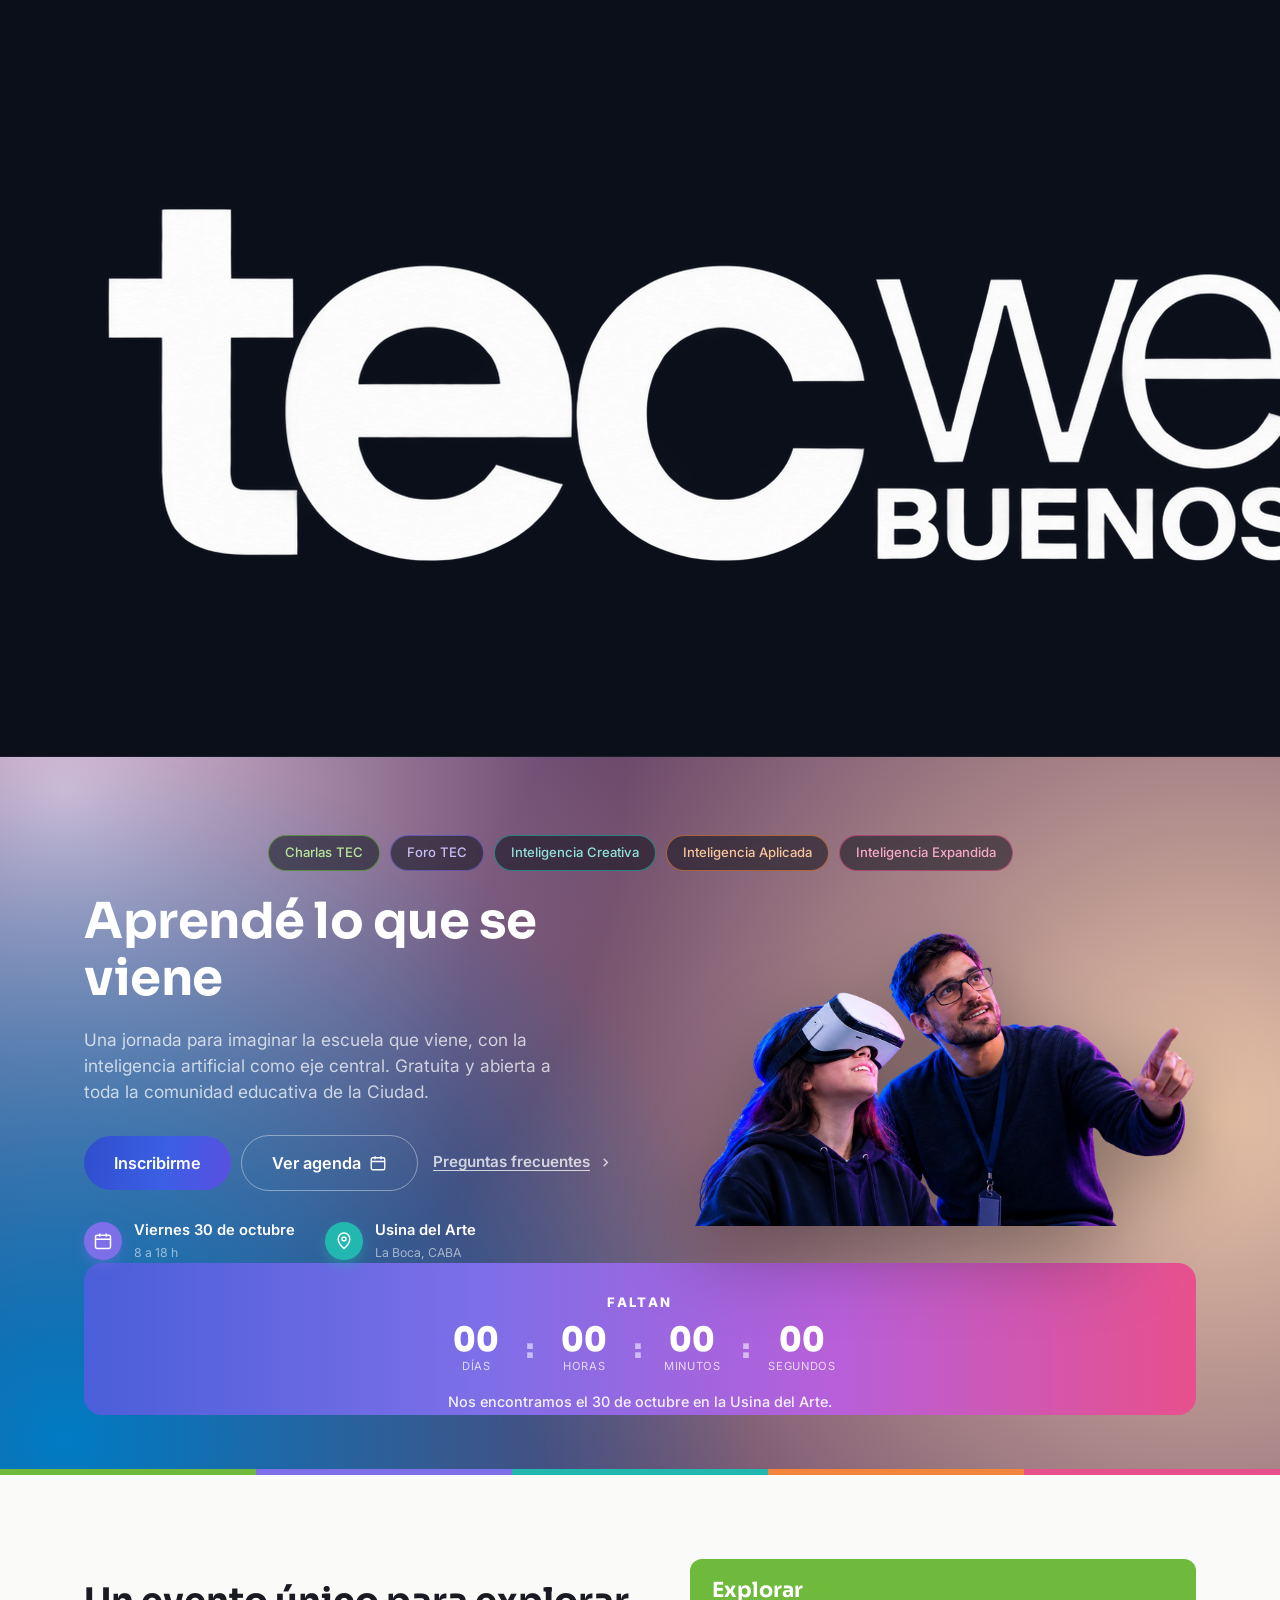
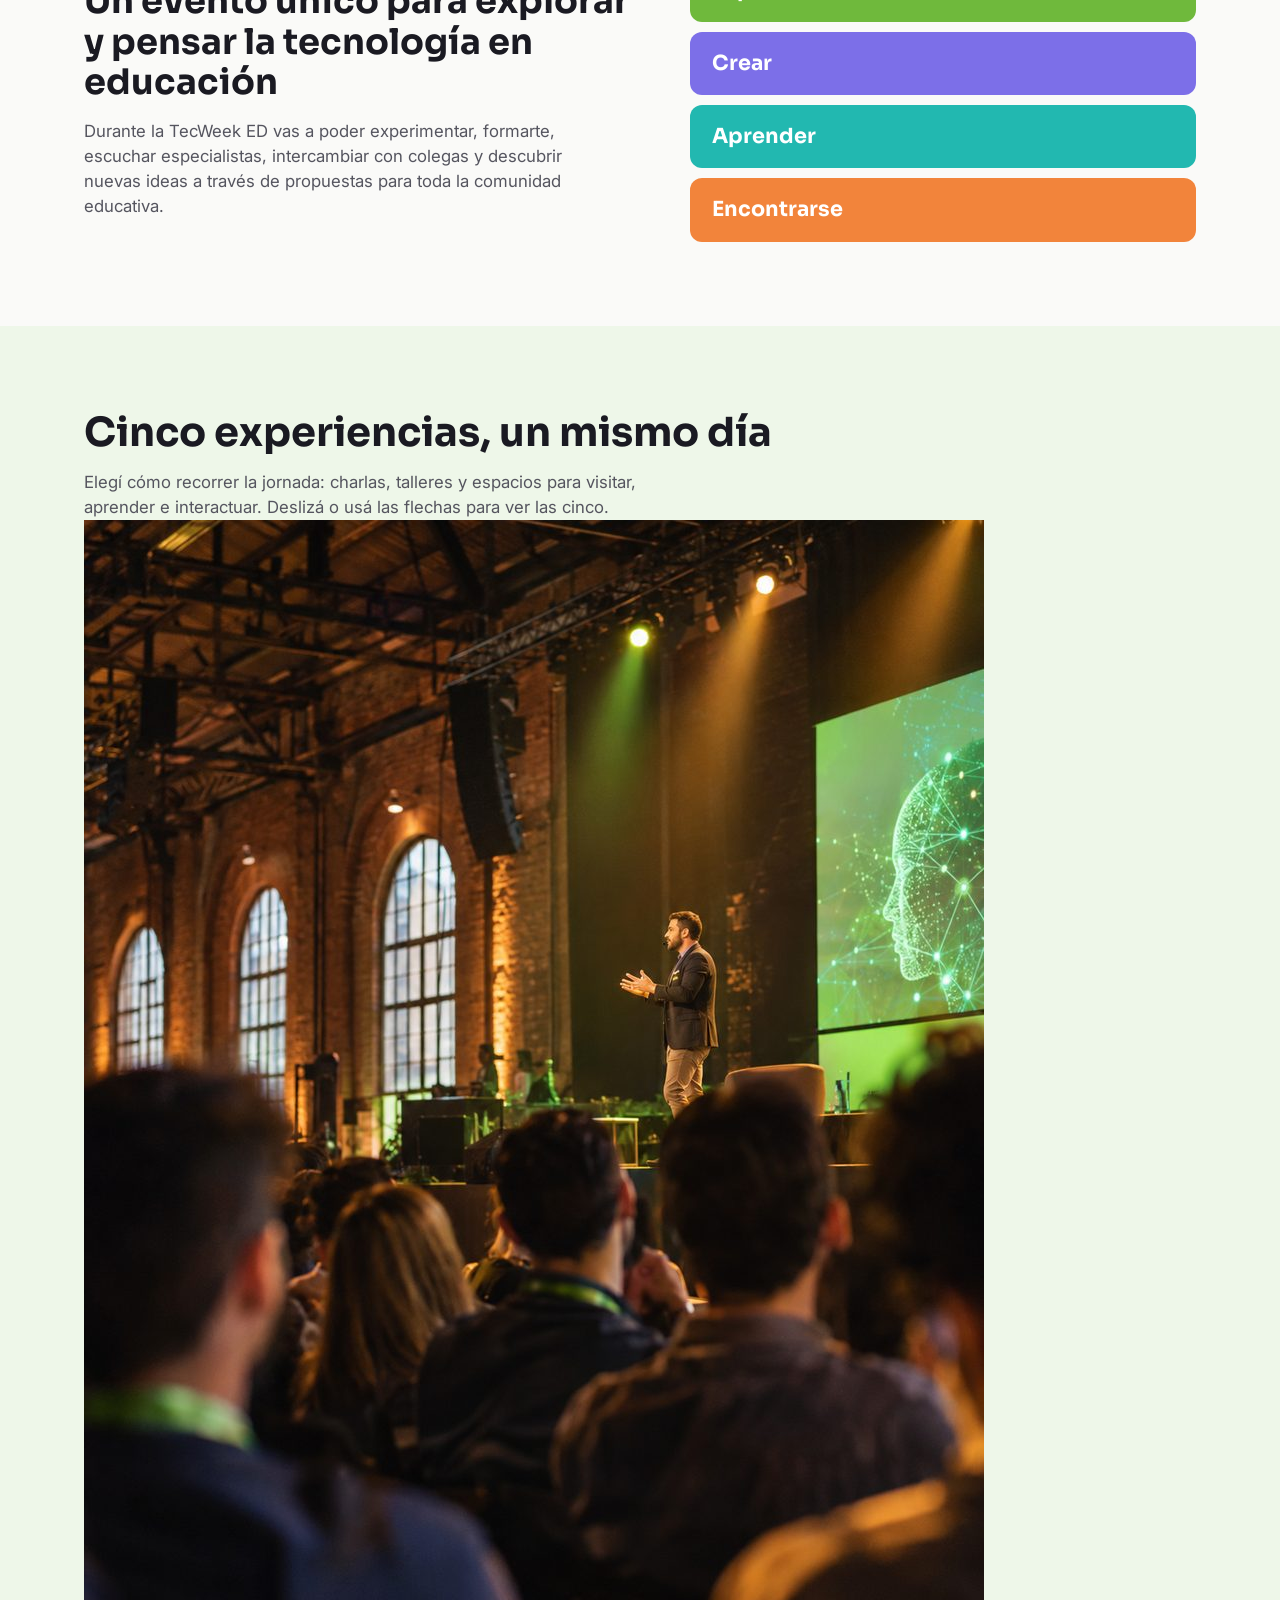
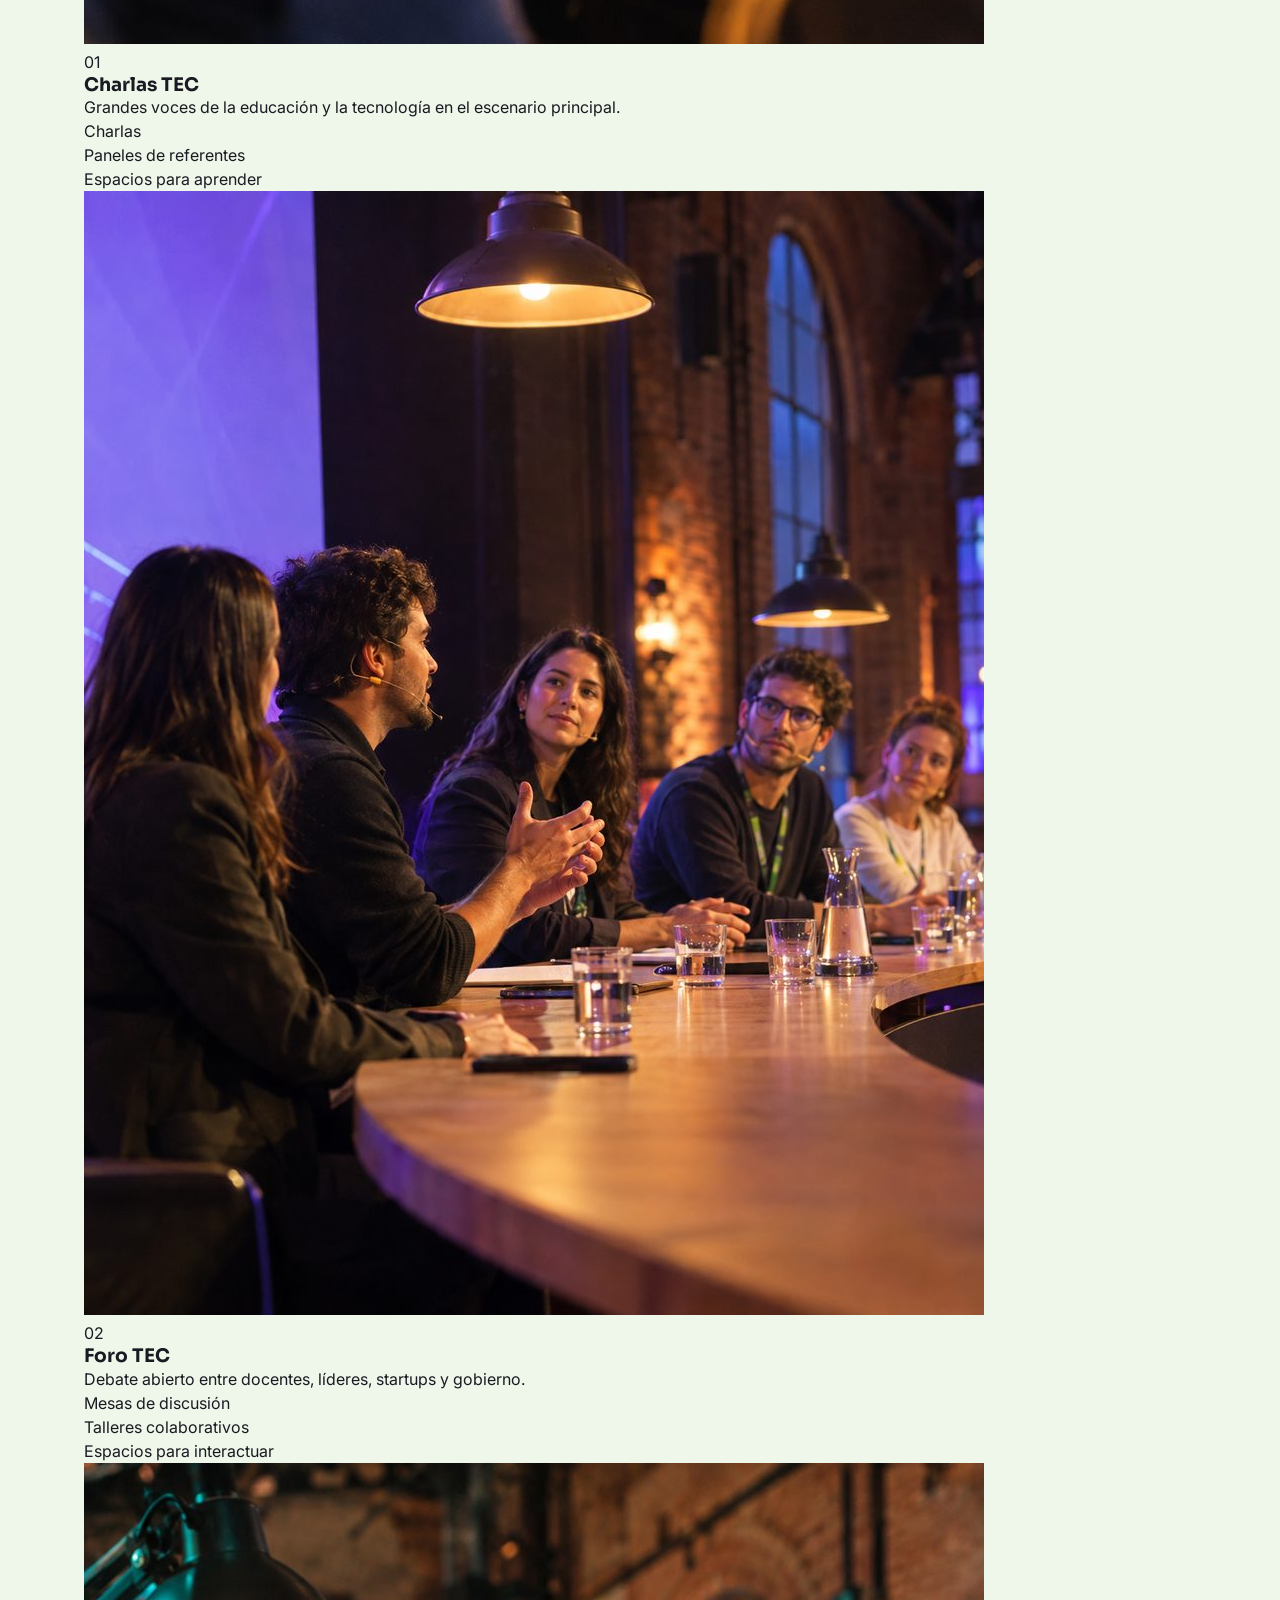
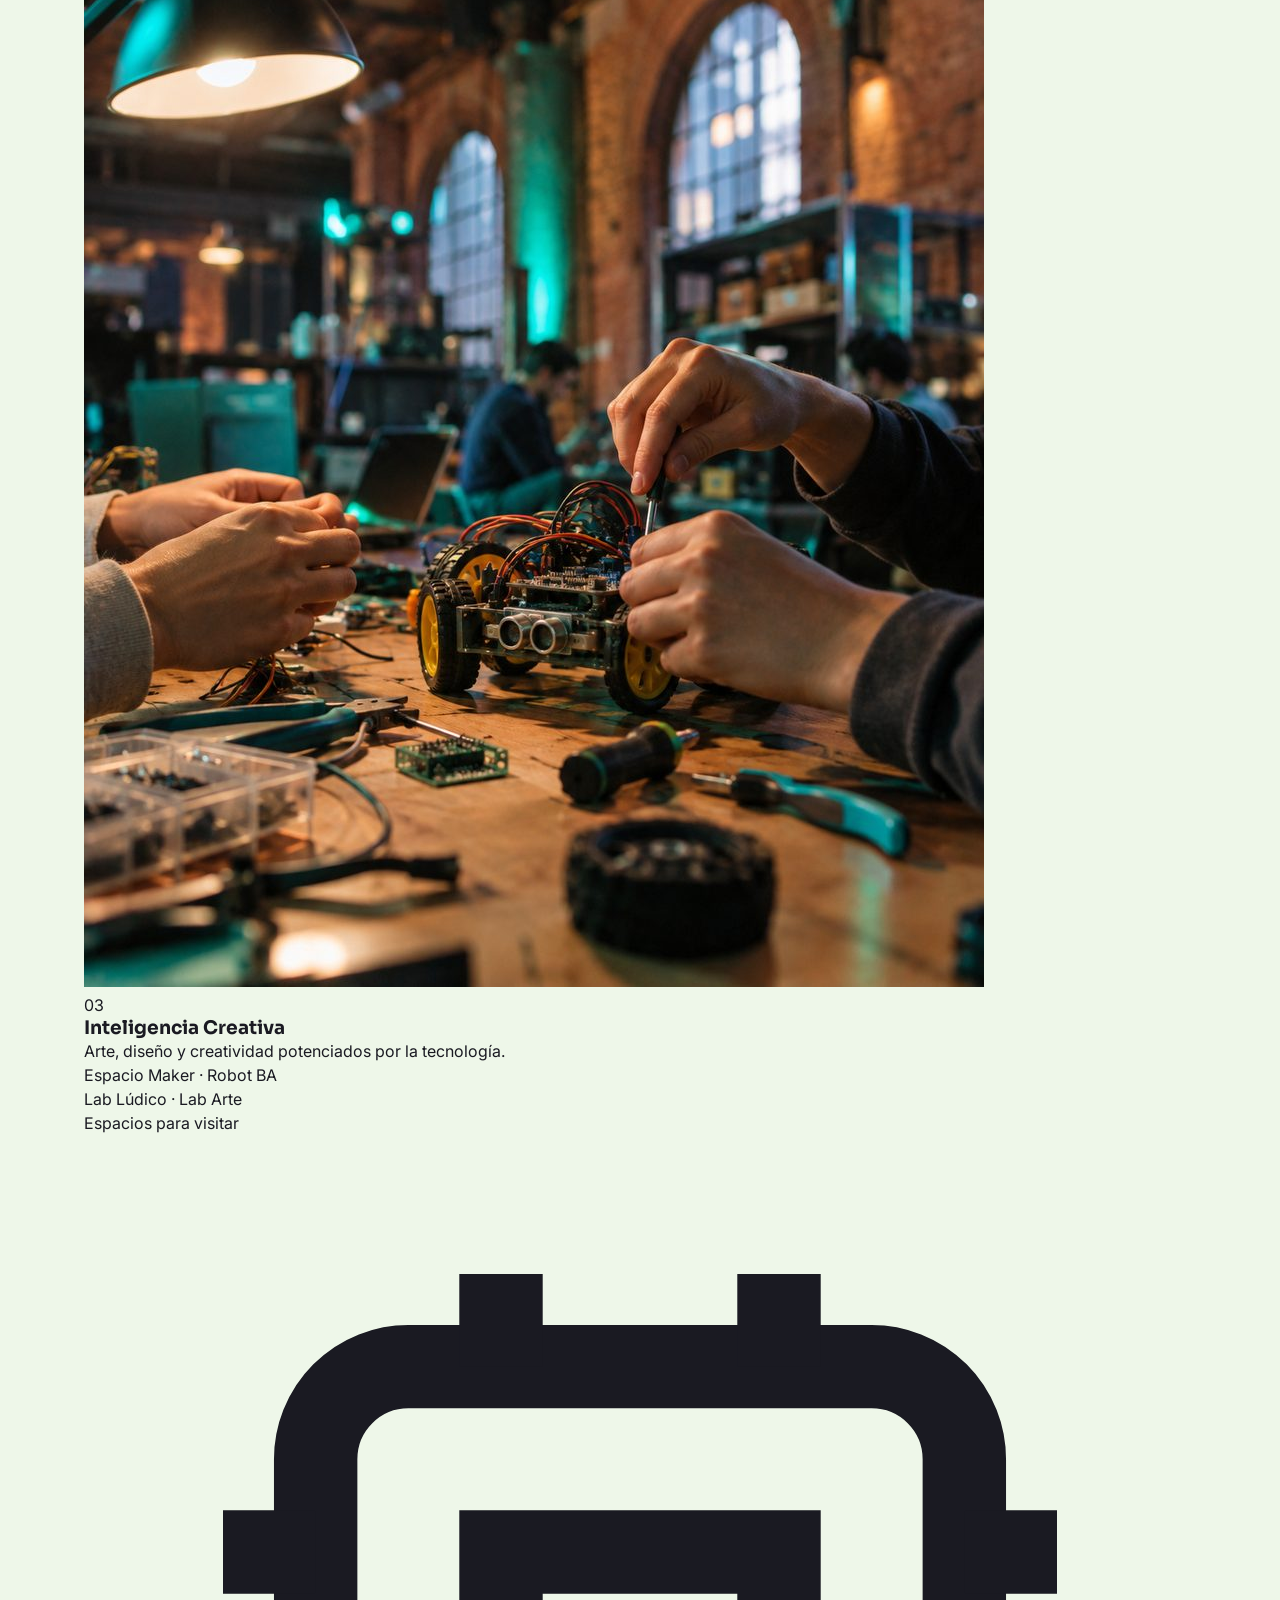
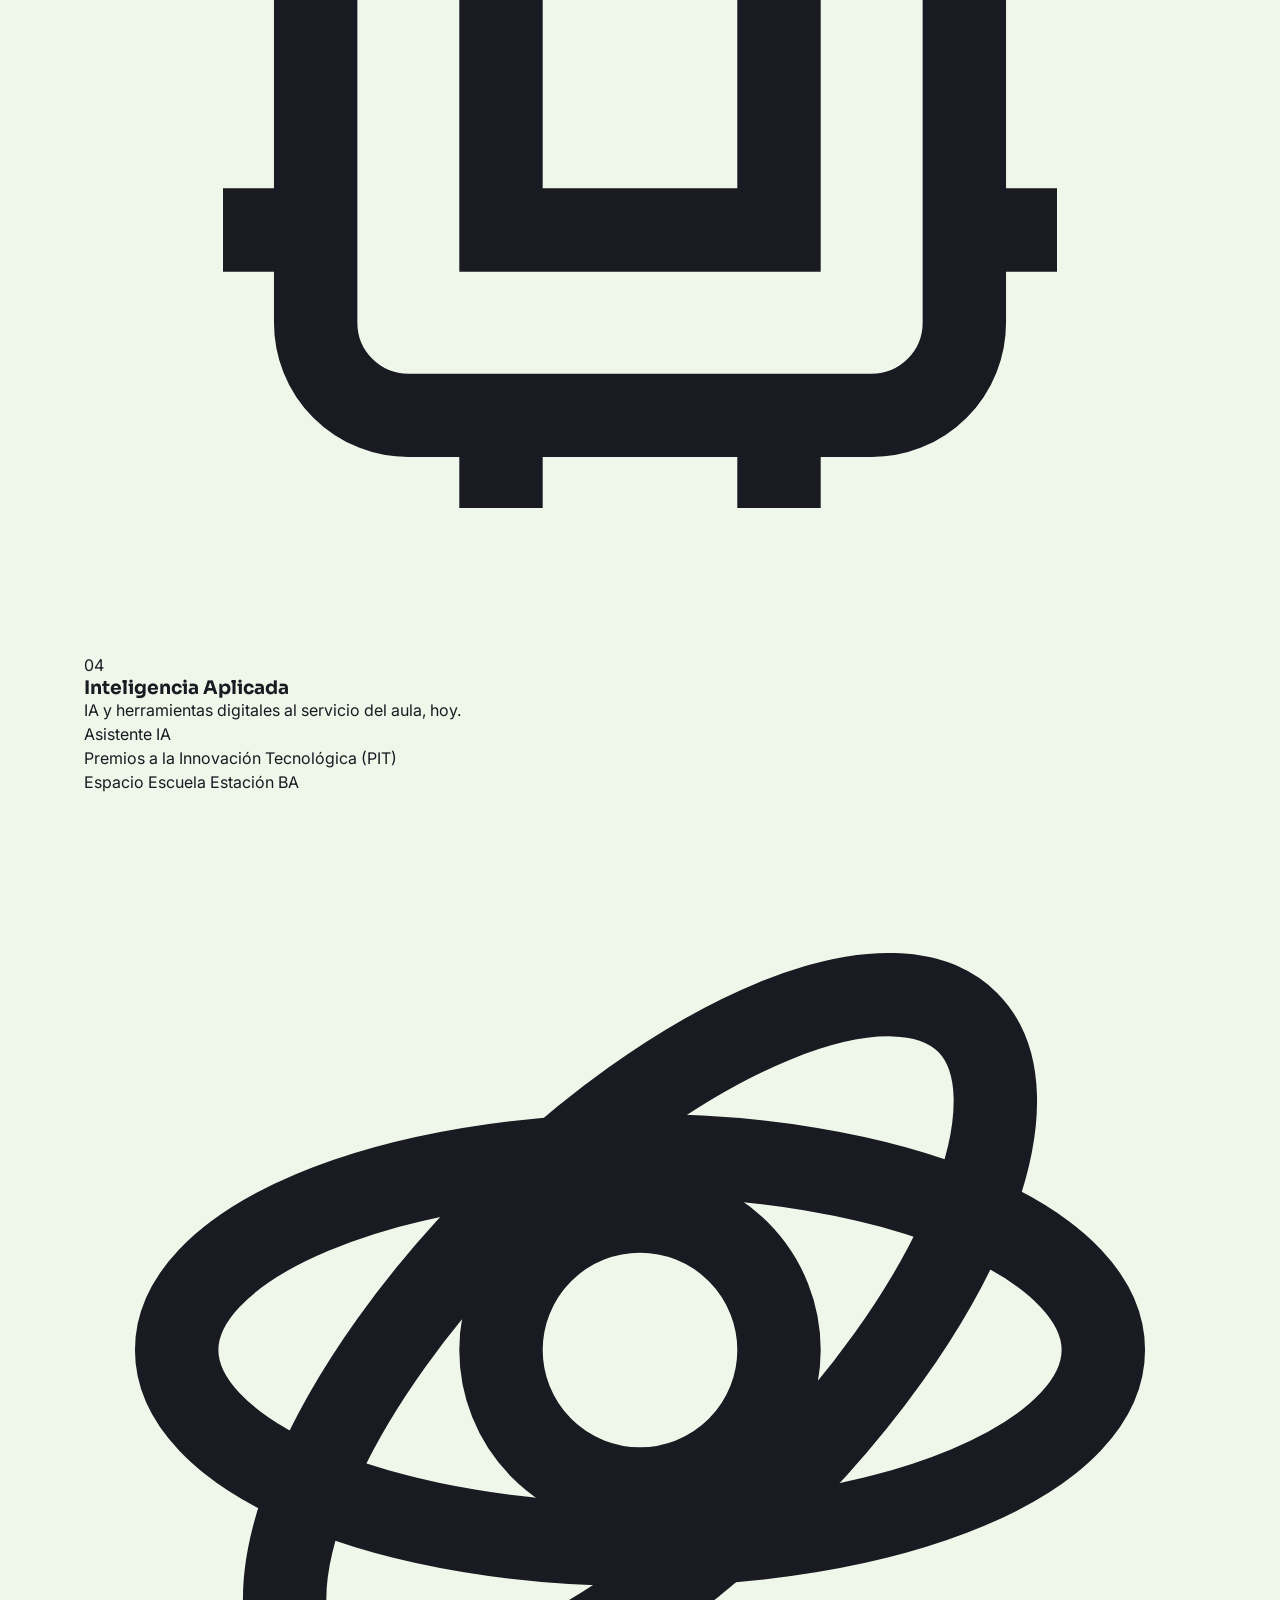
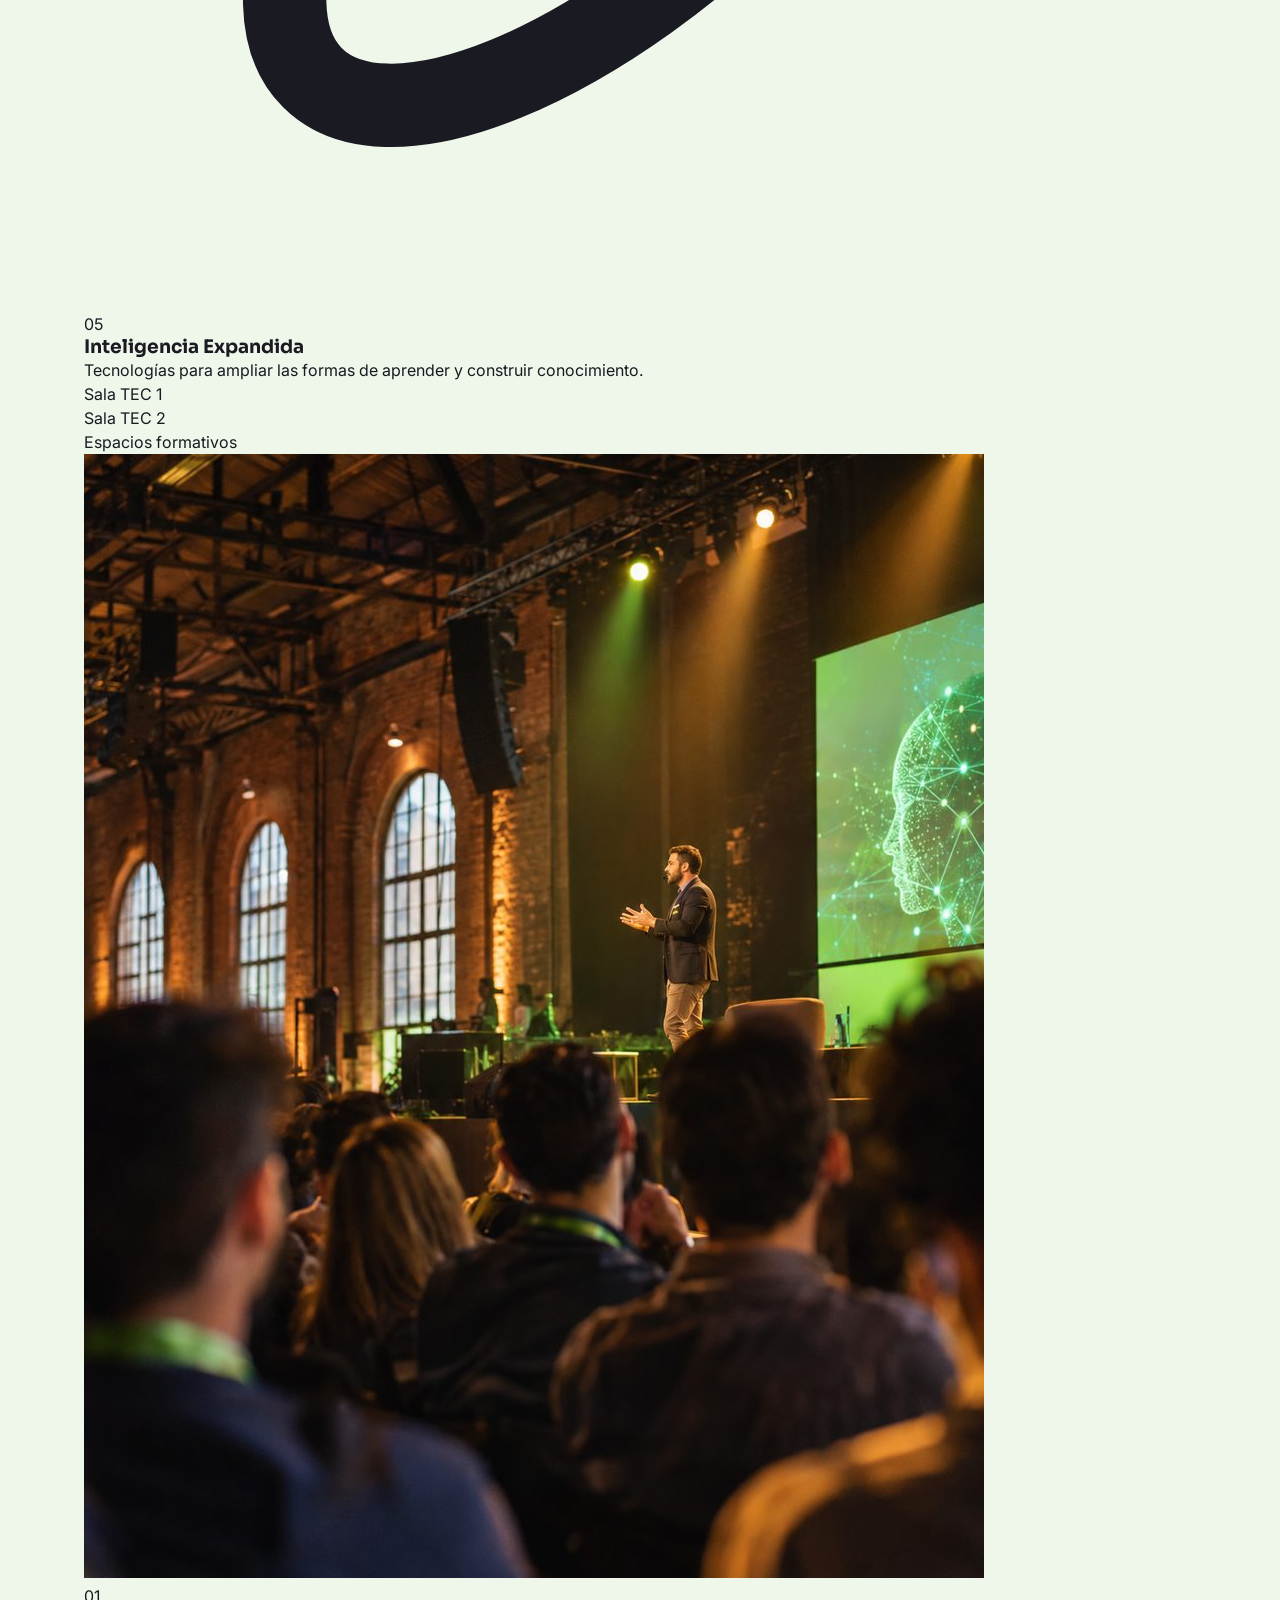
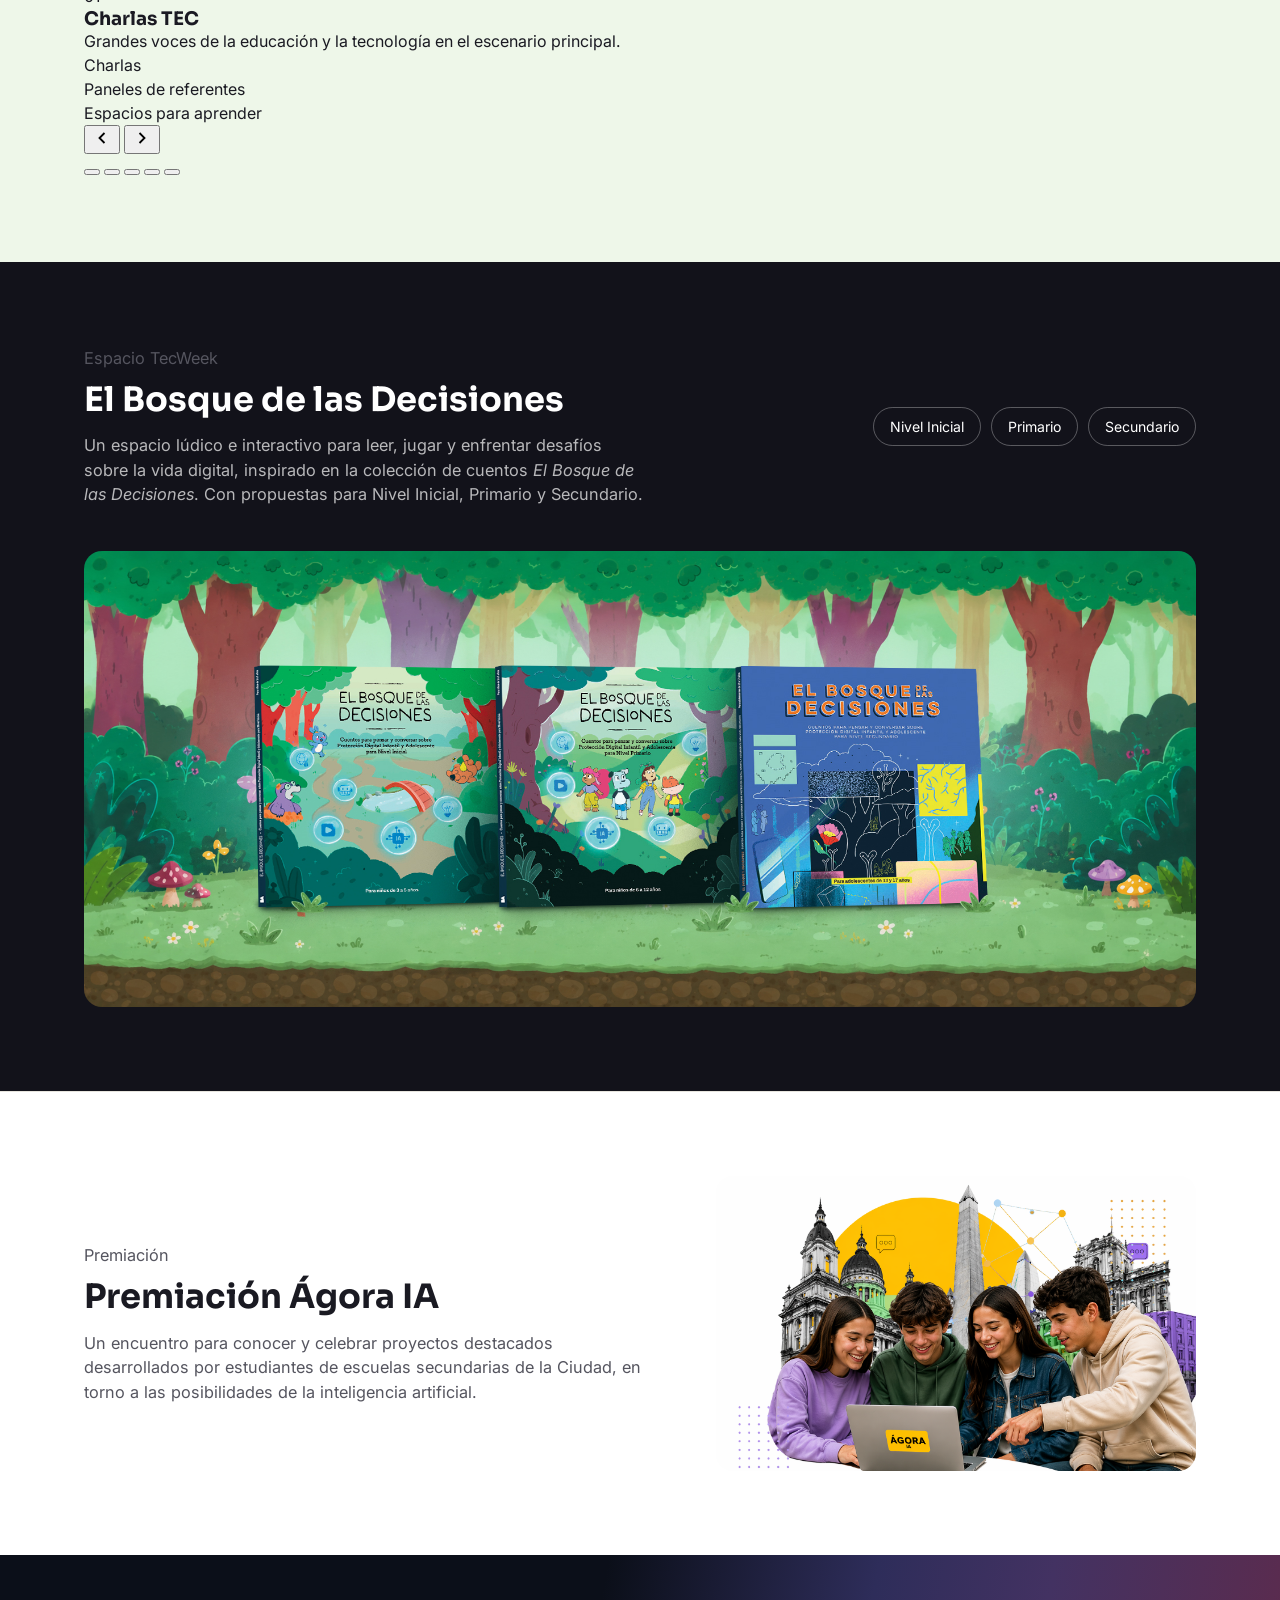
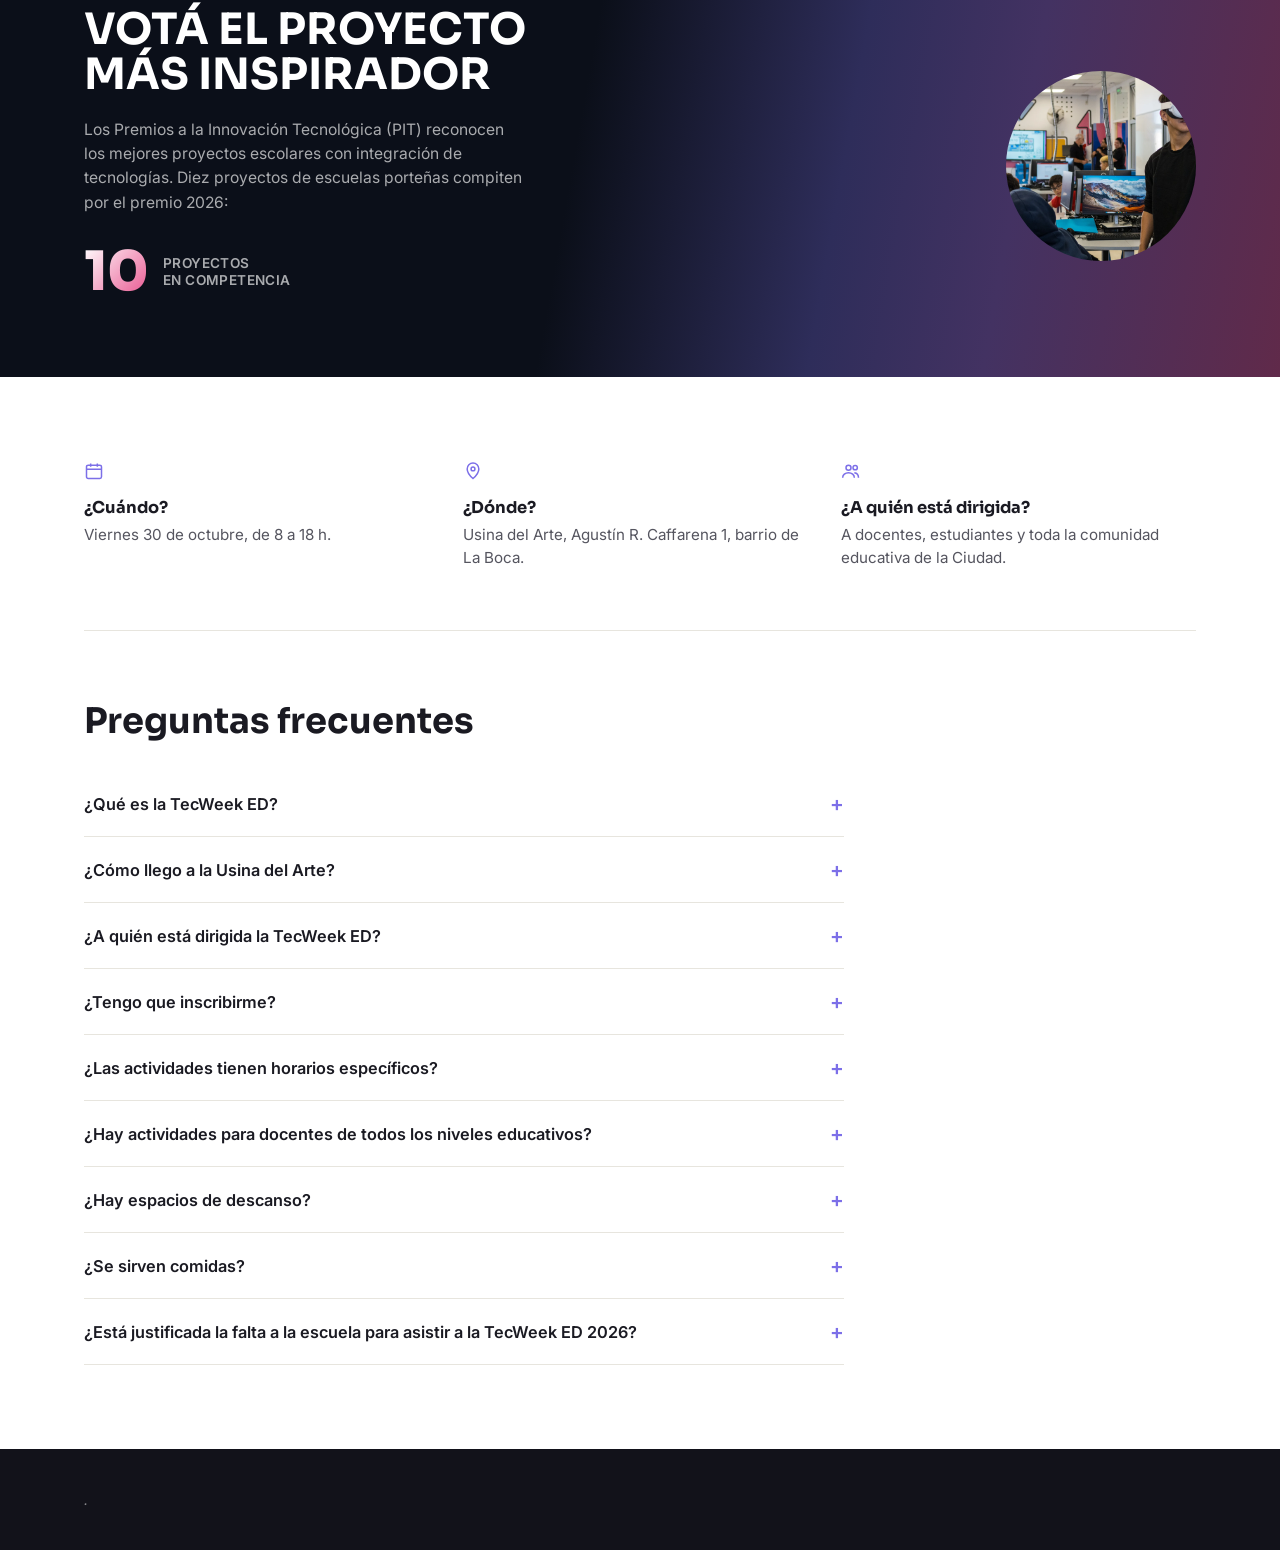
==== index1.html @ c4b3129f "Add files via upload" ====
<!DOCTYPE html>
<html lang="es">
<head>
<meta charset="UTF-8">
<meta name="viewport" content="width=device-width, initial-scale=1.0">
<title>TecWeek ED 2026 | Buenos Aires</title>
<meta name="description" content="TecWeek ED 2026: una jornada gratuita para imaginar la escuela que viene, con la inteligencia artificial como eje central. Viernes 30 de octubre, Usina del Arte, La Boca, CABA. Abierta a toda la comunidad educativa.">
<link rel="canonical" href="https://tecweeked.bue.edu.ar/">

<!-- Favicon (usa la mascota C-PAW ya publicada en el sitio) -->
<link rel="icon" type="image/png" href="assets/robodog.png">
<link rel="apple-touch-icon" href="assets/robodog.png">

<!-- Open Graph (Facebook, WhatsApp, LinkedIn, etc.) -->
<meta property="og:type" content="website">
<meta property="og:url" content="https://tecweeked.bue.edu.ar/">
<meta property="og:title" content="TecWeek ED 2026 | Buenos Aires">
<meta property="og:description" content="Una jornada gratuita para imaginar la escuela que viene, con la inteligencia artificial como eje central. Viernes 30 de octubre, Usina del Arte, CABA.">
<meta property="og:image" content="https://tecweeked.bue.edu.ar/assets/hero-evento.png">
<meta property="og:locale" content="es_AR">

<!-- Twitter / X Card -->
<meta name="twitter:card" content="summary_large_image">
<meta name="twitter:title" content="TecWeek ED 2026 | Buenos Aires">
<meta name="twitter:description" content="Una jornada gratuita para imaginar la escuela que viene, con la inteligencia artificial como eje central. Viernes 30 de octubre, Usina del Arte, CABA.">
<meta name="twitter:image" content="https://tecweeked.bue.edu.ar/assets/hero-evento.png">

<link rel="stylesheet" href="styles.css">
<link rel="preconnect" href="https://fonts.googleapis.com">
<link rel="preconnect" href="https://fonts.gstatic.com" crossorigin>
<link href="https://fonts.googleapis.com/css2?family=Sora:wght@400;500;600;700;800&family=Inter:wght@400;500;600&display=swap" rel="stylesheet">

<!-- Google Analytics (GA4) -->
<!-- Reemplazá G-XXXXXXXXXX por tu Measurement ID real (lo sacás en analytics.google.com) -->
<script async src="https://www.googletagmanager.com/gtag/js?id=G-XXXXXXXXXX"></script>
<script>
  window.dataLayer = window.dataLayer || [];
  function gtag(){dataLayer.push(arguments);}
  gtag('js', new Date());
  gtag('config', 'G-XXXXXXXXXX');
</script>

<!-- Datos estructurados: ayuda a Google a entender que es un evento (fecha, lugar, etc.) -->
<script type="application/ld+json">
{
  "@context": "https://schema.org",
  "@type": "Event",
  "name": "TecWeek ED 2026",
  "startDate": "2026-10-30T08:00:00-03:00",
  "endDate": "2026-10-30T18:00:00-03:00",
  "eventAttendanceMode": "https://schema.org/OfflineEventAttendanceMode",
  "eventStatus": "https://schema.org/EventScheduled",
  "location": {
    "@type": "Place",
    "name": "Usina del Arte",
    "address": {
      "@type": "PostalAddress",
      "streetAddress": "Agustín R. Caffarena 1",
      "addressLocality": "La Boca",
      "addressRegion": "CABA",
      "addressCountry": "AR"
    }
  },
  "image": ["https://tecweeked.bue.edu.ar/assets/hero-evento.png"],
  "description": "Una jornada para imaginar la escuela que viene, con la inteligencia artificial como eje central. Gratuita y abierta a toda la comunidad educativa de la Ciudad.",
  "organizer": {
    "@type": "Organization",
    "name": "TecWeek ED",
    "url": "https://tecweeked.bue.edu.ar/"
  },
  "offers": {
    "@type": "Offer",
    "price": "0",
    "priceCurrency": "ARS",
    "availability": "https://schema.org/InStock",
    "url": "https://tecweeked.bue.edu.ar/"
  }
}
</script>
</head>
<body>

<!-- ===== HEADER ===== -->
<header class="site-header" id="header">
  <div class="container header-inner">
    <a href="#top" class="logo">
      <img src="assets/tec-logo1.png" alt="TecWeek ED Buenos Aires" class="logo-img">
    </a>

    <div class="header-actions">
      <a href="AGENDA_PDF_PENDIENTE.pdf" class="link-hide-mobile" target="_blank" rel="noopener">Agenda</a>
      <a href="#top" class="link-hide-mobile">Recursos</a>
      <a href="#faq" class="link-hide-mobile">Preguntas frecuentes</a>
      <a href="LINK_INSCRIPCION_PENDIENTE" class="btn btn-primary" target="_blank" rel="noopener">Inscribirme </a>
    </div>

    <button class="nav-toggle" id="navToggle" aria-label="Abrir menú" aria-expanded="false">
      <span></span><span></span><span></span>
    </button>

    <!-- Menú del hamburguesa (solo mobile/tablet): únicamente Agenda, Mapa y Premios PIT -->
    <nav class="main-nav mobile-nav" id="mainNav" aria-label="Menú principal">
      <a href="AGENDA_PDF_PENDIENTE.pdf" target="_blank" rel="noopener">Agenda</a>
      <a href="#top">Recursos</a>
      <a href="#faq">Preguntas frecuentes</a>
    </nav>
  </div>
</header>

<!-- ===== BANNER PRINCIPAL ===== -->
<section class="hero" id="top">
  <div class="container">
    <nav class="chip-nav hero-chip-nav" id="heroChipNav" aria-label="Secciones del evento">
      <a href="#charlas-tec" class="nav-chip nav-chip-verde">Charlas TEC</a>
      <a href="#foro-tec" class="nav-chip nav-chip-violeta">Foro TEC</a>
      <a href="#inteligencia-creativa" class="nav-chip nav-chip-turquesa">Inteligencia Creativa</a>
      <a href="#inteligencia-aplicada" class="nav-chip nav-chip-naranja">Inteligencia Aplicada</a>
      <a href="#inteligencia-expandida" class="nav-chip nav-chip-rosa">Inteligencia Expandida</a>
    </nav>
    <!--<img src="assets/tec-logo1.png" alt="TecWeek ED Buenos Aires" class="hero-logo">-->
  </div>
  <div class="container hero-inner">
    <div class="hero-copy">
      <h1 class="hero-title">Aprendé lo que se viene</h1>
      <p class="hero-subtitle">
        Una jornada para imaginar la escuela que viene, con la inteligencia artificial
        como eje central. Gratuita y abierta a toda la comunidad educativa de la Ciudad.
      </p>

      <div class="hero-actions">
        <a href="LINK_INSCRIPCION_PENDIENTE" class="btn btn-gradient btn-lg" target="_blank" rel="noopener">
          Inscribirme
          
        </a>
        <a href="AGENDA_PDF_PENDIENTE.pdf" class="btn btn-outline btn-lg" target="_blank" rel="noopener">
          Ver agenda
          <svg viewBox="0 0 24 24" width="17" height="17" fill="none" stroke="currentColor" stroke-width="1.8"><rect x="3" y="5" width="18" height="16" rx="2"/><path d="M3 10h18M8 3v4M16 3v4"/></svg>
        </a>
        <a href="#faq" class="btn btn-text">
          Preguntas frecuentes
          <svg viewBox="0 0 24 24" width="15" height="15" fill="none" stroke="currentColor" stroke-width="2.2"><path d="M9 6l6 6-6 6"/></svg>
        </a>
      </div>

      <div class="hero-meta">
        <span class="meta-item">
          <span class="meta-icon meta-icon-violeta">
            <svg class="icon" viewBox="0 0 24 24" fill="none" stroke="currentColor" stroke-width="1.8"><rect x="3" y="5" width="18" height="16" rx="2"/><path d="M3 10h18M8 3v4M16 3v4"/></svg>
          </span>
          <span>Viernes 30 de octubre<br><small>8 a 18 h</small></span>
        </span>
        <a class="meta-item meta-item-link" href="https://maps.app.goo.gl/82i5AAPUUEQwPE1t6" target="_blank" rel="noopener">
          <span class="meta-icon meta-icon-turquesa">
            <svg class="icon" viewBox="0 0 24 24" fill="none" stroke="currentColor" stroke-width="1.8"><path d="M12 21s7-6.1 7-11.5A7 7 0 0 0 5 9.5C5 14.9 12 21 12 21z"/><circle cx="12" cy="9.5" r="2.3"/></svg>
          </span>
          <span>Usina del Arte<br><small>La Boca, CABA</small></span>
        </a>
      </div>
    </div>

    <div class="hero-media">
      <picture>
        <source srcset="assets/hero-vr.webp" type="image/webp">
        <img src="assets/hero-vr.png" width="1384" height="813" alt="Una estudiante con visor de realidad virtual y un docente señalando hacia arriba" class="hero-photo">
      </picture>
    
    </div>
  </div>


  <div class="container">
    <div class="countdown" id="countdown" aria-live="polite">
      <p class="countdown-kicker">Faltan</p>
      <div class="countdown-grid">
        <div class="countdown-item">
          <span class="countdown-number" id="cd-days">00</span>
          <span class="countdown-label">Días</span>
        </div>
        <span class="countdown-sep">:</span>
        <div class="countdown-item">
          <span class="countdown-number" id="cd-hours">00</span>
          <span class="countdown-label">Horas</span>
        </div>
        <span class="countdown-sep">:</span>
        <div class="countdown-item">
          <span class="countdown-number" id="cd-minutes">00</span>
          <span class="countdown-label">Minutos</span>
        </div>
        <span class="countdown-sep">:</span>
        <div class="countdown-item">
          <span class="countdown-number" id="cd-seconds">00</span>
          <span class="countdown-label">Segundos</span>
        </div>
      </div>
      <p class="countdown-note">Nos encontramos el 30 de octubre en la Usina del Arte.</p>
    </div>
  </div>

  

  <div class="hero-bar" aria-hidden="true">
    <span class="bar-verde"></span><span class="bar-violeta"></span><span class="bar-turquesa"></span><span class="bar-naranja"></span><span class="bar-rosa"></span>
  </div>
</section>

<!-- ===== UN EVENTO ÚNICO (4 EJES) ===== -->
<section class="section ejes">
  <div class="container ejes-grid">
    <div class="ejes-text">
      <h2>Un evento único para explorar y pensar la tecnología en educación</h2>
      <p>
        Durante la TecWeek ED vas a poder experimentar, formarte, escuchar especialistas,
        intercambiar con colegas y descubrir nuevas ideas a través de propuestas para
        toda la comunidad educativa.
      </p>
    </div>
    <ul class="ejes-list">
      <li class="eje eje-verde">Explorar</li>
      <li class="eje eje-violeta">Crear</li>
      <li class="eje eje-turquesa">Aprender</li>
      <li class="eje eje-naranja">Encontrarse</li>
    </ul>
  </div>
</section>

<!-- ===== CINCO EXPERIENCIAS ===== -->
<section class="section experiencias" id="espacios">
  <div class="container">

    <h2>Cinco experiencias, un mismo día</h2>
    <p class="section-intro">
      Elegí cómo recorrer la jornada: charlas, talleres y espacios para visitar,
      aprender e interactuar. Deslizá o usá las flechas para ver las cinco.
    </p>

    <div class="exp-carousel">
      <div class="exp-track" id="expTrack" tabindex="0" aria-label="Experiencias de la jornada, deslizá o usá las flechas del teclado">

        <article class="exp-slide exp-verde">
          <div class="exp-slide-visual">
            <img src="assets/exp-01-charlas-tec.jpg" alt="Orador presentando sobre inteligencia artificial en el escenario principal, con el público en primer plano" class="exp-slide-photo" loading="lazy">
          </div>
          <div class="exp-slide-copy">
            <span class="exp-slide-index">01</span>
            <h3 class="exp-slide-title">Charlas TEC</h3>
            <p class="exp-slide-tagline">Grandes voces de la educación y la tecnología en el escenario principal.</p>
            
            <ul class="exp-slide-list">
              <li>Charlas</li>
              <li>Paneles de referentes</li>
              <li>Espacios para aprender</li>
            </ul>
          </div>
        </article>

        <article class="exp-slide exp-violeta">
          <div class="exp-slide-visual">
            <img src="assets/exp-02-foro-tec.jpg" alt="Panel de discusión con varias personas conversando alrededor de una mesa" class="exp-slide-photo" loading="lazy">
          </div>
          <div class="exp-slide-copy">
            <span class="exp-slide-index">02</span>
            <h3 class="exp-slide-title">Foro TEC</h3>
            <p class="exp-slide-tagline">Debate abierto entre docentes, líderes, startups y gobierno.</p>
        
            <ul class="exp-slide-list">
              <li>Mesas de discusión</li>
              <li>Talleres colaborativos</li>
              <li>Espacios para interactuar</li>
            </ul>
          </div>
        </article>

        <article class="exp-slide exp-turquesa">
          <div class="exp-slide-visual">
            <img src="assets/exp-03-inteligencia-creativa.jpg" alt="Manos armando un robot con componentes electrónicos en un taller maker" class="exp-slide-photo" loading="lazy">
          </div>
          <div class="exp-slide-copy">
            <span class="exp-slide-index">03</span>
            <h3 class="exp-slide-title">Inteligencia Creativa</h3>
            <p class="exp-slide-tagline">Arte, diseño y creatividad potenciados por la tecnología.</p>
           
            <ul class="exp-slide-list">
              <li>Espacio Maker · Robot BA</li>
              <li>Lab Lúdico · Lab Arte</li>
              <li>Espacios para visitar</li>
            </ul>
          </div>
        </article>

        <article class="exp-slide exp-naranja">
          <div class="exp-slide-visual exp-slide-visual-placeholder">
            <div class="exp-slide-icon">
              <svg viewBox="0 0 24 24" fill="none" stroke="currentColor" stroke-width="1.8"><rect x="5" y="5" width="14" height="14" rx="2"/><path d="M9 9h6v6H9zM3 9h2M3 15h2M19 9h2M19 15h2M9 3v2M15 3v2M9 19v2M15 19v2"/></svg>
            </div>
          </div>
          <div class="exp-slide-copy">
            <span class="exp-slide-index">04</span>
            <h3 class="exp-slide-title">Inteligencia Aplicada</h3>
            <p class="exp-slide-tagline">IA y herramientas digitales al servicio del aula, hoy.</p>
    
            <ul class="exp-slide-list">
              <li>Asistente IA</li>
              <li>Premios a la Innovación Tecnológica (PIT)</li>
              <li>Espacio Escuela Estación BA</li>
            </ul>
          </div>
        </article>

        <article class="exp-slide exp-rosa">
          <div class="exp-slide-visual exp-slide-visual-placeholder">
            <div class="exp-slide-icon">
              <svg viewBox="0 0 24 24" fill="none" stroke="currentColor" stroke-width="1.8"><circle cx="12" cy="12" r="3"/><ellipse cx="12" cy="12" rx="10" ry="4.2"/><ellipse cx="12" cy="12" rx="4.2" ry="10" transform="rotate(45 12 12)"/></svg>
            </div>
          </div>
          <div class="exp-slide-copy">
            <span class="exp-slide-index">05</span>
            <h3 class="exp-slide-title">Inteligencia Expandida</h3>
            <p class="exp-slide-tagline">Tecnologías para ampliar las formas de aprender y construir conocimiento.</p>
         
            <ul class="exp-slide-list">
              <li>Sala TEC 1</li>
              <li>Sala TEC 2</li>
              <li>Espacios formativos</li>
            </ul>
          </div>
        </article>

      </div>

      <button class="exp-arrow exp-arrow-prev" type="button" aria-label="Experiencia anterior" data-exp-prev>
        <svg viewBox="0 0 24 24" width="20" height="20" fill="none" stroke="currentColor" stroke-width="2.2"><path d="M15 18l-6-6 6-6"/></svg>
      </button>
      <button class="exp-arrow exp-arrow-next" type="button" aria-label="Siguiente experiencia" data-exp-next>
        <svg viewBox="0 0 24 24" width="20" height="20" fill="none" stroke="currentColor" stroke-width="2.2"><path d="M9 6l6 6-6 6"/></svg>
      </button>
    </div>

    <div class="exp-dots" role="tablist" aria-label="Ir a experiencia">
      <button class="exp-dot exp-verde is-active" type="button" data-exp-dot aria-label="Ir a Charlas TEC" aria-selected="true"></button>
      <button class="exp-dot exp-violeta" type="button" data-exp-dot aria-label="Ir a Foro TEC" aria-selected="false"></button>
      <button class="exp-dot exp-turquesa" type="button" data-exp-dot aria-label="Ir a Inteligencia Creativa" aria-selected="false"></button>
      <button class="exp-dot exp-naranja" type="button" data-exp-dot aria-label="Ir a Inteligencia Aplicada" aria-selected="false"></button>
      <button class="exp-dot exp-rosa" type="button" data-exp-dot aria-label="Ir a Inteligencia Expandida" aria-selected="false"></button>
    </div>
    <div class="exp-progress" aria-hidden="true">
      <span class="exp-progress-bar" id="expProgress"></span>
    </div>

  </div>
</section>

<!-- ===== BOSQUE DE LAS DECISIONES ===== -->
<section class="section franja franja-oscura" id="bosque">
  <div class="container">
    <div class="franja-grid">
      <div class="franja-text">
        <p class="section-label section-label-claro">Espacio TecWeek</p>
        <h2 class="claro">El Bosque de las Decisiones</h2>
        <p class="claro-sub">
          Un espacio lúdico e interactivo para leer, jugar y enfrentar desafíos sobre
          la vida digital, inspirado en la colección de cuentos <em>El Bosque de las
          Decisiones</em>. Con propuestas para Nivel Inicial, Primario y Secundario.
        </p>
      </div>
      <div class="franja-tags">
        <span class="tag">Nivel Inicial</span>
        <span class="tag">Primario</span>
        <span class="tag">Secundario</span>
      </div>
    </div>
    <div class="bosque-media">
      <img src="assets/bosque-decisiones-covers.png" alt="Las tres portadas de la colección El Bosque de las Decisiones, para Nivel Inicial, Primario y Secundario" class="bosque-img">
    </div>
  </div>
</section>



<!-- ===== PREMIACIÓN ÁGORA IA ===== -->
<section class="section franja" id="agora-ia">
  <div class="container franja-grid">
    <div class="franja-text">
      <p class="section-label">Premiación</p>
      <h2>Premiación Ágora IA</h2>
      <p>
        Un encuentro para conocer y celebrar proyectos destacados desarrollados por
        estudiantes de escuelas secundarias de la Ciudad, en torno a las posibilidades
        de la inteligencia artificial.
      </p>
    </div>
    <div class="agora-media">
      <img src="assets/agora-ia-collage.png" alt="Estudiantes trabajando con la notebook de Ágora IA, con la Ciudad de Buenos Aires de fondo" class="agora-img">
    </div>
  </div>
</section>

<!-- ===== PREMIOS PIT ===== -->
<section class="section pit" id="pit">
  <div class="container">
    <div class="pit-card">
      <div class="pit-text">
        <h2>Votá el proyecto<br>más inspirador</h2>
        <p>
          Los Premios a la Innovación Tecnológica (PIT) reconocen los mejores proyectos
          escolares con integración de tecnologías. Diez proyectos de escuelas porteñas
          compiten por el premio 2026:
        </p>
        <div class="pit-stat">
          <span class="pit-stat-number">10</span>
          <span class="pit-stat-label">proyectos<br>en competencia</span>
        </div>
        <!--
          Para habilitar la votación cuando tengas el link:
          reemplazá este <button disabled> por un <a href="TU_LINK_DE_VOTACION" target="_blank" rel="noopener" class="pit-vote-btn">
          (ver instrucciones completas en el chat).
        
        <button class="pit-vote-btn" disabled title="El link de votación se habilita más adelante">
          Votar ahora <span>&rarr;</span>
        </button>-->
      </div>
      <div class="pit-media">
        <img src="assets/pit-photo.png" alt="Proyecto ganador de los Premios PIT" class="pit-photo">
      </div>
    </div>
  </div>
</section>


<!-- ===== INFO + FAQ ===== -->
<section class="section info-faq" id="faq">
  <div class="container">
    <div class="info-grid">
      <div class="info-item">
        <svg class="icon" viewBox="0 0 24 24" fill="none" stroke="currentColor" stroke-width="1.8"><rect x="3" y="5" width="18" height="16" rx="2"/><path d="M3 10h18M8 3v4M16 3v4"/></svg>
        <h4>¿Cuándo?</h4>
        <p>Viernes 30 de octubre, de 8 a 18 h.</p>
      </div>
      <div class="info-item">
        <svg class="icon" viewBox="0 0 24 24" fill="none" stroke="currentColor" stroke-width="1.8"><path d="M12 21s7-6.1 7-11.5A7 7 0 0 0 5 9.5C5 14.9 12 21 12 21z"/><circle cx="12" cy="9.5" r="2.3"/></svg>
        <h4>¿Dónde?</h4>
        <p>Usina del Arte, Agustín R. Caffarena 1, barrio de La Boca.</p>
      </div>
      <div class="info-item">
        <svg class="icon" viewBox="0 0 24 24" fill="none" stroke="currentColor" stroke-width="1.8"><circle cx="9" cy="8" r="3"/><path d="M2 20c0-3.3 3-6 7-6s7 2.7 7 6"/><circle cx="17" cy="8" r="2.6"/><path d="M16 14.2c2.8.4 5 2.6 5 5.8"/></svg>
        <h4>¿A quién está dirigida?</h4>
        <p>A docentes, estudiantes y toda la comunidad educativa de la Ciudad.</p>
      </div>
    </div>

    <h2 class="faq-title">Preguntas frecuentes</h2>

    <div class="accordion" id="accordion">
      <div class="accordion-item">
        <button class="accordion-trigger" aria-expanded="false">
          <span>¿Qué es la TecWeek ED?</span>
          <span class="accordion-icon">+</span>
        </button>
        <div class="accordion-panel">
          <p>La Tecweek ED es la edición educativa de la Tecweek: Semana de las Tecnologías Emergentes y Creativas, una iniciativa del Gobierno de la Ciudad de Buenos Aires que reúne a los eventos más destacados de la industria tecnológica y creativa del país y del mundo.</p>
        </div>
      </div>

      <div class="accordion-item">
        <button class="accordion-trigger" aria-expanded="false">
          <span>¿Cómo llego a la Usina del Arte?</span>
          <span class="accordion-icon">+</span>
        </button>
        <div class="accordion-panel">
          <p><em>Contenido pendiente de completar</em></p>
        </div>
      </div>

      <div class="accordion-item">
        <button class="accordion-trigger" aria-expanded="false">
          <span>¿A quién está dirigida la TecWeek ED?</span>
          <span class="accordion-icon">+</span>
        </button>
        <div class="accordion-panel">
          <p>A todos los docentes, estudiantes y comunidad educativa de la Ciudad interesados en aprender, pensar y experimentar en torno a temas de educación y tecnologías.</p>
        </div>
      </div>

      <div class="accordion-item">
        <button class="accordion-trigger" aria-expanded="false">
          <span>¿Tengo que inscribirme?</span>
          <span class="accordion-icon">+</span>
        </button>
        <div class="accordion-panel">
          <p>Sí. <em>Completar </em></p>
        </div>
      </div>

      <div class="accordion-item">
        <button class="accordion-trigger" aria-expanded="false">
          <span>¿Las actividades tienen horarios específicos?</span>
          <span class="accordion-icon">+</span>
        </button>
        <div class="accordion-panel">
          <p>Sí. Consultá la <a href="AGENDA_PDF_PENDIENTE.pdf" target="_blank" rel="noopener">agenda aquí</a>.</p>
        </div>
      </div>

      <div class="accordion-item">
        <button class="accordion-trigger" aria-expanded="false">
          <span>¿Hay actividades para docentes de todos los niveles educativos?</span>
          <span class="accordion-icon">+</span>
        </button>
        <div class="accordion-panel">
          <p>Sí. El evento incluye propuestas relevantes para docentes de todos los niveles, y también otras diferenciadas para Nivel Inicial, Primario y Secundario.</p>
        </div>
      </div>

      <div class="accordion-item">
        <button class="accordion-trigger" aria-expanded="false">
          <span>¿Hay espacios de descanso?</span>
          <span class="accordion-icon">+</span>
        </button>
        <div class="accordion-panel">
          <p>Sí. Bienestar TEC ofrece un espacio para hacer una pausa, descansar y encontrarse con colegas.</p>
        </div>
      </div>

      <div class="accordion-item">
        <button class="accordion-trigger" aria-expanded="false">
          <span>¿Se sirven comidas?</span>
          <span class="accordion-icon">+</span>
        </button>
        <div class="accordion-panel">
          <p><em>Contenido pendiente de completar.</em></p>
        </div>
      </div>

      <div class="accordion-item">
        <button class="accordion-trigger" aria-expanded="false">
          <span>¿Está justificada la falta a la escuela para asistir a la TecWeek ED 2026?</span>
          <span class="accordion-icon">+</span>
        </button>
        <div class="accordion-panel">
          <p><em>Contenido pendiente de completar.</em></p>
        </div>
      </div>
    </div>
  </div>
</section>

<!-- ===== FOOTER ===== -->
<footer class="site-footer">
  <div class="container footer-inner">
    <p class="footer-note"><em>.</em></p>
  </div>
</footer>

<script src="script.js"></script>
</body>
</html>
---- styles.css ----
/* =========================================================
   TecWeek ED 2026 — Estilos
   Tokens de marca (reemplazar cuando lleguen los assets finales)
========================================================= */

:root {
  --verde: #6FB93C;
  --violeta: #7C6FE8;
  --turquesa: #22B8B0;
  --naranja: #F2843B;
  --rosa: #E8508C;

  --oscuro: #12121A;
  --oscuro-2: #1B1B26;
  --claro: #FAFAF8;
  --texto: #1A1A22;
  --texto-suave: #55555F;
  --borde: #E7E5DE;

  /* Tokens del header nuevo (mapeados a la marca existente) */
  --font-family: 'Inter', sans-serif;
  --color-light: var(--claro);
  --color-white: #FFFFFF;
  --brand-blue: #3B5FE5;
  --brand-blue-hover: #2F4ECC;
  --brand-gradient: linear-gradient(100deg, #2F4ECC 0%, #3B5FE5 55%, #5B4FE0 100%);

  --font-display: 'Sora', 'Inter', sans-serif;
  --font-body: 'Inter', sans-serif;

  --radius: 18px;
  --container: 1160px;
}

* { box-sizing: border-box; }

html { scroll-behavior: smooth; }
html, body { max-width: 100%; overflow-x: hidden; }

img { max-width: 100%; height: auto; }

body {
  margin: 0;
  min-height: 100vh;
  font-family: var(--font-body);
  color: var(--texto);
  line-height: 1.5;

  /* Fondo tipo "mesh gradient" — sin imágenes */
  background-color: #613e65;
  background-image:
    /* Mancha azul vibrante en la esquina inferior izquierda */
    radial-gradient(circle at 5% 95%, #007bc4 0%, transparent 50%),
    /* Mancha lila/blanca suave en la esquina superior izquierda */
    radial-gradient(circle at 5% 5%, #d8bfd8 0%, transparent 40%),
    /* Mancha durazno/cálida en el lateral derecho */
    radial-gradient(circle at 95% 50%, #e8c3a7 0%, transparent 60%);
  background-attachment: fixed;
  background-blend-mode: normal;
}

h1, h2, h3, h4 {
  font-family: var(--font-display);
  font-weight: 700;
  margin: 0;
  line-height: 1.15;
}

p { margin: 0; }

a { color: inherit; text-decoration: none; }

ul { margin: 0; padding: 0; list-style: none; }

.container {
  max-width: var(--container);
  margin: 0 auto;
  padding: 0 24px;
}

.icon { width: 20px; height: 20px; flex-shrink: 0; }

.bg-white { background-color: var(--color-white); }
.bg-light { background-color: var(--color-light); }
.border-bottom { border-bottom: 1px solid #E5E7EB; }
.border-top { border-top: 1px solid #E5E7EB; }
.pb-section { padding-bottom: 80px; }

/* ---------- Botones ---------- */
.btn {
  display: inline-flex;
  align-items: center;
  gap: 8px;
  padding: 11px 22px;
  border-radius: 999px;
  font-weight: 600;
  font-size: 0.95rem;
  border: 1.5px solid transparent;
  cursor: pointer;
  transition: transform .15s ease, background .15s ease, border-color .15s ease;
  white-space: nowrap;
}
.btn:hover { transform: translateY(-1px); }

.btn-primary { background: var(--brand-gradient); color: #fff; border: none; }
.btn-primary:hover { filter: brightness(1.1); }

.btn-gradient {
  background: var(--brand-gradient);
  color: #fff;
  border: none;
}
.btn-gradient:hover { filter: brightness(1.08); }
.btn-gradient svg { flex-shrink: 0; }

.btn-outline { border-color: var(--oscuro); color: var(--oscuro); background: transparent; }
.btn-outline:hover { background: var(--oscuro); color: #fff; }

.btn-outline-claro { border-color: rgba(255,255,255,.5); color: #fff; background: transparent; }
.btn-outline-claro:hover { background: #fff; color: var(--oscuro); }



.btn-ghost { color: var(--texto); background: transparent; padding: 8px 14px; }
.btn-ghost:hover { color: var(--violeta); }

.btn-text { padding: 11px 4px; text-decoration: underline; text-underline-offset: 3px; }

.btn-lg { padding: 15px 30px; font-size: 1.02rem; }

.btn-disabled {
  background: #EDEBE3;
  color: #9A978C;
  border: 1.5px solid #E0DDD3;
  cursor: not-allowed;
}

/* ---------- Header (nuevo formato claro) ---------- */
.btn-outline svg { width: 18px; height: 18px; }
.btn-white { background-color: #fff; color: #000; }
.btn-white:hover { background-color: #f3f4f6; }
.link-blue { color: var(--brand-blue); font-weight: 600; font-size: 0.875rem; }
.link-blue:hover { text-decoration: underline; }

.site-header {
  position: sticky;
  top: 0;
  z-index: 50;
  background: #0B0F19;
  border-bottom: 1px solid rgba(255,255,255,.06);
}

.header-inner {
  display: flex;
  align-items: center;
  gap: 28px;
  padding-top: 16px;
  padding-bottom: 16px;
}

.logo { display: flex; align-items: baseline; gap: 10px; flex-shrink: 0; }

.logo-text {
  font-family: var(--font-display);
  font-size: 1.2rem;
  font-weight: 800;
  letter-spacing: -0.01em;
  text-transform: lowercase;
  color: #fff;
}
.logo-text span { color: #fff; font-weight: 400; }

.logo-sub {
  font-size: 0.65rem;
  font-weight: 700;
  letter-spacing: 1.5px;
  text-transform: uppercase;
  color: #6B7280;
  white-space: nowrap;
}

.hero-chip-nav {
  padding-top: 8px;
  margin-bottom: 22px;
}

.chip-nav {
  display: flex;
  flex-wrap: wrap;
  gap: 10px;
  justify-content: center;
}

.nav-chip {
  display: inline-flex;
  align-items: center;
  padding: 7px 16px;
  border-radius: 999px;
  border: 1px solid rgba(255,255,255,.18);
  background: rgba(11,15,25,.55);
  backdrop-filter: blur(8px);
  -webkit-backdrop-filter: blur(8px);
  color: #D1D5DB;
  font-size: 0.82rem;
  font-weight: 500;
  white-space: nowrap;
  transition: background .15s ease, border-color .15s ease, color .15s ease;
}
.nav-chip:hover { color: #fff; background: rgba(11,15,25,.7); border-color: rgba(255,255,255,.32); }

.nav-chip-verde { border-color: rgba(111,185,60,.6); color: #B9E59A; }
.nav-chip-verde:hover { background: rgba(111,185,60,.24); border-color: var(--verde); color: #fff; }

.nav-chip-violeta { border-color: rgba(124,111,232,.6); color: #C6BFF5; }
.nav-chip-violeta:hover { background: rgba(124,111,232,.24); border-color: var(--violeta); color: #fff; }

.nav-chip-turquesa { border-color: rgba(34,184,176,.6); color: #92E2DC; }
.nav-chip-turquesa:hover { background: rgba(34,184,176,.24); border-color: var(--turquesa); color: #fff; }

.nav-chip-naranja { border-color: rgba(242,132,59,.6); color: #F8C49B; }
.nav-chip-naranja:hover { background: rgba(242,132,59,.24); border-color: var(--naranja); color: #fff; }

.nav-chip-rosa { border-color: rgba(232,80,140,.6); color: #F5A9C6; }
.nav-chip-rosa:hover { background: rgba(232,80,140,.24); border-color: var(--rosa); color: #fff; }

.header-actions { display: flex; align-items: center; gap: 20px; flex-shrink: 0; margin-left: auto; }

.header-actions .link-hide-mobile {
  font-size: 0.9rem;
  font-weight: 500;
  color: #D1D5DB;
  white-space: nowrap;
}
.header-actions .link-hide-mobile:hover { color: #fff; }

.header-actions .btn-primary span { display: inline-block; transition: transform .15s ease; }
.header-actions .btn-primary:hover span { transform: translateX(2px); }

.nav-toggle { display: none; }

/* Menú desplegable del hamburguesa: oculto por defecto en cualquier tamaño,
   solo se muestra en mobile/tablet cuando se le agrega .is-open (ver media query abajo) */
.main-nav.mobile-nav { display: none; }

/* ---------- Hero ---------- */
.hero {
  position: relative;
  color: #fff;
  padding: 70px 0 0;

  /* Fondo tipo "mesh gradient" */
  background-color: #613e65;
  background-image:
    radial-gradient(circle at 5% 95%, #007bc4 0%, transparent 50%),
    radial-gradient(circle at 5% 5%, #d8bfd8 0%, transparent 40%),
    radial-gradient(circle at 95% 50%, #e8c3a7 0%, transparent 60%);
  background-blend-mode: normal;
}

.hero-inner {
  display: grid;
  grid-template-columns: 1.05fr 0.95fr;
  gap: 54px;
  align-items: center;
  padding: 0 24px 0px;
}

.hero-eyebrow {
  display: inline-block;
  font-size: 0.85rem;
  padding: 7px 16px;
  border: 1px solid rgba(255,255,255,.25);
  border-radius: 999px;
  color: rgba(255,255,255,.8);
  margin-bottom: 26px;
}

.hero-title {
  font-size: clamp(2.1rem, 4.2vw, 3.1rem);
  color: #fff;
  margin-bottom: 20px;
  letter-spacing: -0.01em;
}

.hero-subtitle {
  font-size: 1.08rem;
  color: rgba(255,255,255,.72);
  max-width: 480px;
  margin-bottom: 30px;
}

.hero-actions {
  display: flex;
  align-items: center;
  gap: 10px;
  flex-wrap: wrap;
  margin-bottom: 28px;
}
.hero-actions .btn-outline { border-color: rgba(255,255,255,.4); color: #fff; }
.hero-actions .btn-outline:hover { background: #fff; color: var(--oscuro); }
.hero-actions .btn-text { color: rgba(255,255,255,.75); }

.hero-meta {
  display: flex;
  gap: 30px;
  flex-wrap: wrap;
  font-size: 0.92rem;
}
.meta-item {
  display: inline-flex;
  align-items: center;
  gap: 12px;
  color: #fff;
  font-weight: 600;
}
.meta-item small { color: rgba(255,255,255,.55); font-weight: 400; }

.meta-icon {
  width: 38px;
  height: 38px;
  border-radius: 50%;
  display: flex;
  align-items: center;
  justify-content: center;
  flex-shrink: 0;
  color: #fff;
}
.meta-icon-violeta { background: var(--violeta); box-shadow: 0 6px 16px -4px rgba(124,111,232,.7); }
.meta-icon-turquesa { background: var(--turquesa); box-shadow: 0 6px 16px -4px rgba(34,184,176,.7); }

/* Barra de info inferior del hero */
.hero-infobar {
  display: grid;
  grid-template-columns: repeat(4, 1fr);
  gap: 0;
  background: rgba(255,255,255,.04);
  border: 1px solid rgba(255,255,255,.09);
  border-radius: 20px;
  padding: 26px 10px;
  margin-bottom: 40px;
}

.infobar-item {
  display: flex;
  align-items: flex-start;
  gap: 14px;
  padding: 0 20px;
  border-right: 1px solid rgba(255,255,255,.09);
}
.infobar-item:last-child { border-right: none; }

.infobar-icon {
  width: 44px;
  height: 44px;
  border-radius: 50%;
  display: flex;
  align-items: center;
  justify-content: center;
  color: #fff;
  flex-shrink: 0;
}
.infobar-icon-violeta { background: linear-gradient(135deg, #7C6FE8, #5B6EE8); }
.infobar-icon-azul { background: linear-gradient(135deg, #4A9FE8, #5B6EE8); }
.infobar-icon-turquesa { background: linear-gradient(135deg, #22B8B0, #4AC9C0); }
.infobar-icon-rosa { background: linear-gradient(135deg, #E8508C, #C85FE0); }

.infobar-item h4 { font-size: 0.98rem; color: #fff; margin-bottom: 4px; }
.infobar-item p { font-size: 0.85rem; color: rgba(255,255,255,.55); line-height: 1.35; }

/* Media: foto + lista superpuesta */
.hero-media {
  position: relative;
}

.hero-photo {
  width: 100%;
  height: auto;
  max-height: 560px;
  object-fit: contain;
  display: block;
  margin: 0 auto;
  filter: drop-shadow(0 24px 40px rgba(0,0,0,.35));
}

/* Scrim fijo: garantiza contraste del texto sin importar qué foto haya debajo */
.hero-media-overlay {
  position: absolute;
  inset: 0;
  background: linear-gradient(
    to left,
    rgba(20, 10, 40, .75) 0%,
    rgba(20, 10, 40, .35) 55%,
    rgba(20, 10, 40, 0) 100%
  );
  pointer-events: none;
}


/* Palabras emparejadas: verbo grande + sustantivo relacionado, ancladas abajo */
.hero-words-pairs {
  position: absolute;
  right: 0;
  bottom: 0;
  z-index: 1;
  display: flex;
  flex-direction: column;
  gap: 10px;
  padding: 24px 22px;
  text-align: right;
}
.hero-words-pairs li {
  display: flex;
  align-items: baseline;
  justify-content: flex-end;
  gap: 8px;
}
.hero-words-pairs strong {
  font-family: var(--font-display);
  text-transform: uppercase;
  letter-spacing: .01em;
  font-size: 1.15rem;
  font-weight: 700;
  color: #fff;
  text-shadow: 0 2px 10px rgba(0,0,0,.35);
}
.hero-words-pairs span {
  font-size: 0.8rem;
  font-weight: 500;
  color: rgba(255,255,255,.75);
  text-shadow: 0 2px 10px rgba(0,0,0,.35);
}

/* Cuenta regresiva — franja con degradé */
.countdown {
  display: flex;
  flex-direction: column;
  align-items: center;
  gap: 10px;
  padding: 30px 20px 2px;
  border-radius: 18px;
  background: linear-gradient(90deg, #4A5FD9 0%, #7C6FE8 35%, #B85FD9 68%, #E8508C 100%);
  margin-bottom: 54px;
}

.countdown-kicker {
  margin: 0;
  font-size: 0.82rem;
  font-weight: 800;
  letter-spacing: .18em;
  text-transform: uppercase;
  color: #fff;
}

.countdown-grid {
  display: flex;
  align-items: center;
  justify-content: center;
  gap: 18px;
  flex-wrap: wrap;
}

.countdown-item {
  display: flex;
  flex-direction: column;
  align-items: center;
  gap: 2px;
  min-width: 64px;
}

.countdown-number {
  display: inline-block;
  font-family: var(--font-display);
  font-weight: 800;
  font-size: 2.1rem;
  color: #fff;
  font-variant-numeric: tabular-nums;
  line-height: 1;
  transform-origin: center bottom;
}

.countdown-number.is-tick {
  animation: countdownTick .5s cubic-bezier(.34, 1.56, .64, 1);
}

@keyframes countdownTick {
  0%   { transform: scale(1) translateY(0); text-shadow: none; }
  35%  { transform: scale(1.22) translateY(-3px); text-shadow: 0 0 16px rgba(255,255,255,.85); }
  100% { transform: scale(1) translateY(0); text-shadow: none; }
}

.countdown-label {
  font-size: 0.7rem;
  letter-spacing: .06em;
  text-transform: uppercase;
  color: rgba(255,255,255,.75);
}

.countdown-sep {
  font-family: var(--font-display);
  font-weight: 800;
  font-size: 1.8rem;
  color: rgba(255,255,255,.55);
}

.countdown-note {
  margin: 6px 0 0;
  font-size: 0.9rem;
  font-weight: 500;
  color: rgba(255,255,255,.9);
  text-align: center;
}

.countdown.is-finished .countdown-number { color: #fff; }

/* Mascota C-PAW pegada al margen inferior derecho, parada sobre la franja de colores */
.hero-dog {
  position: absolute;
  right: 0;
  bottom: 0;
  width: 200px;
  height: auto;
  z-index: 3;
  filter: drop-shadow(0 14px 22px rgba(10,8,20,.5));
  pointer-events: none;
}

.hero-bar { display: flex; height: 6px; }
.hero-bar span { flex: 1; }
.bar-verde { background: var(--verde); }
.bar-violeta { background: var(--violeta); }
.bar-turquesa { background: var(--turquesa); }
.bar-naranja { background: var(--naranja); }
.bar-rosa { background: var(--rosa); }

/* ---------- Secciones genéricas ---------- */
.section { padding: 84px 0; }

.section-label {
  font-size: 0.85rem;
  color: var(--texto-suave);
  margin-bottom: 10px;
}
.section-label-claro { color: rgba(255,255,255,.6); }

.section-intro {
  color: var(--texto-suave);
  max-width: 560px;
  margin-top: 14px;
  font-size: 1.05rem;
}

/* ---------- 4 ejes ---------- */
.ejes { background: var(--claro); }

.ejes-grid {
  display: grid;
  grid-template-columns: 1.1fr 1fr;
  gap: 50px;
  align-items: center;
}

.ejes-text h2 { font-size: clamp(1.7rem, 3vw, 2.2rem); margin-bottom: 16px; }
.ejes-text p { color: var(--texto-suave); font-size: 1.05rem; max-width: 480px; }

.ejes-list { display: flex; flex-direction: column; gap: 10px; }

.eje {
  font-family: var(--font-display);
  font-weight: 700;
  font-size: 1.3rem;
  padding: 16px 22px;
  border-radius: 12px;
  color: #fff;
}
.eje-verde { background: var(--verde); }
.eje-violeta { background: var(--violeta); }
.eje-turquesa { background: var(--turquesa); }
.eje-naranja { background: var(--naranja); }

/* ---------- Experiencias / tarjetas ---------- */
.experiencias { background: #F3F1EA; }
.experiencias h2 { font-size: clamp(1.9rem, 3.5vw, 2.5rem); margin-bottom: 4px; }

/* ---------- Experiencias — filas editoriales alternadas ---------- */
.exp-list {
  display: flex;
  flex-direction: column;
  margin-top: 50px;
}

.exp-row {
  display: grid;
  grid-template-columns: 1fr 1.15fr;
  gap: 56px;
  align-items: center;
  padding: 58px 0;
  border-top: 1px solid var(--borde);
}
.exp-list .exp-row:first-child { border-top: none; padding-top: 0; }

.exp-row:nth-child(even) { grid-template-columns: 1.15fr 1fr; }
.exp-row:nth-child(even) .exp-visual { order: 2; }
.exp-row:nth-child(even) .exp-copy { order: 1; }

.exp-visual {
  position: relative;
  aspect-ratio: 4 / 3;
  border-radius: 20px;
  background: none;
  padding: 0;
  border: 0;
  cursor: pointer;
  perspective: 1400px;
  -webkit-tap-highlight-color: transparent;
}
.exp-visual:focus-visible {
  outline: 2px solid var(--exp-accent);
  outline-offset: 4px;
}
.exp-row:hover .exp-visual { transform: translateY(-4px); }

.exp-flip {
  position: absolute;
  inset: 0;
  transition: transform .6s cubic-bezier(.4, .2, .2, 1);
  transform-style: preserve-3d;
}
.exp-visual.is-flipped .exp-flip { transform: rotateY(180deg); }

.exp-flip-face {
  position: absolute;
  inset: 0;
  backface-visibility: hidden;
  -webkit-backface-visibility: hidden;
  border-radius: 20px;
  display: flex;
  flex-direction: column;
  align-items: center;
  justify-content: center;
  gap: 16px;
  padding: 28px;
  text-align: center;
  overflow: hidden;
}

.exp-flip-front {
  background-color: var(--exp-accent-soft);
  background-image: radial-gradient(var(--exp-accent) 1.5px, transparent 1.5px);
  background-size: 22px 22px;
}
.exp-flip-front::before {
  content: '';
  position: absolute;
  inset: 0;
  background: var(--exp-accent-soft);
  opacity: .78;
}

.exp-flip-back {
  background: var(--texto);
  transform: rotateY(180deg);
  border-top: 4px solid var(--exp-accent);
}

.exp-flip-eyebrow {
  position: relative;
  font-family: var(--font-display);
  font-weight: 800;
  font-size: 0.75rem;
  letter-spacing: .14em;
  text-transform: uppercase;
  color: var(--exp-accent-light);
}

.exp-flip-back ul {
  position: relative;
  list-style: none;
  display: flex;
  flex-direction: column;
  gap: 8px;
}
.exp-flip-back li {
  font-size: 0.95rem;
  font-weight: 500;
  color: rgba(255,255,255,.92);
}

.exp-flip-hint {
  position: relative;
  display: inline-flex;
  align-items: center;
  gap: 6px;
  font-size: 0.78rem;
  font-weight: 600;
}
.exp-flip-front .exp-flip-hint { color: var(--exp-accent-text); opacity: .85; }
.exp-flip-back .exp-flip-hint { color: rgba(255,255,255,.65); }

.exp-flip-hint-icon {
  width: 13px;
  height: 13px;
  border: 1.6px solid currentColor;
  border-radius: 50%;
  border-right-color: transparent;
  border-bottom-color: transparent;
  display: inline-block;
}

.exp-visual-icon {
  position: relative;
  width: 92px;
  height: 92px;
  border-radius: 50%;
  background: var(--exp-accent);
  display: flex;
  align-items: center;
  justify-content: center;
  color: #fff;
  box-shadow: 0 18px 34px -14px var(--exp-accent);
}
.exp-visual-icon svg { width: 42px; height: 42px; }

.exp-index {
  display: block;
  font-family: var(--font-display);
  font-weight: 800;
  font-size: 0.85rem;
  letter-spacing: .16em;
  color: var(--exp-accent);
  margin-bottom: 14px;
}

.exp-title {
  font-family: var(--font-display);
  font-weight: 800;
  text-transform: uppercase;
  font-size: clamp(2.2rem, 4.4vw, 3.4rem);
  line-height: 0.96;
  letter-spacing: -0.01em;
  color: var(--texto);
  margin: 0 0 20px;
}

.exp-tagline {
  font-size: 1.05rem;
  color: var(--texto-suave);
  max-width: 440px;
  margin: 0;
}

.exp-verde    { --exp-accent: var(--verde);    --exp-accent-soft: rgba(111,185,60,.14); --exp-accent-text: #35590F; --exp-accent-light: #B9E59A; }
.exp-violeta  { --exp-accent: var(--violeta);  --exp-accent-soft: rgba(124,111,232,.14); --exp-accent-text: #362FA0; --exp-accent-light: #C6BFF5; }
.exp-turquesa { --exp-accent: var(--turquesa); --exp-accent-soft: rgba(34,184,176,.14);  --exp-accent-text: #0B5044; --exp-accent-light: #92E2DC; }
.exp-naranja  { --exp-accent: var(--naranja);  --exp-accent-soft: rgba(242,132,59,.14);  --exp-accent-text: #8A4310; --exp-accent-light: #F8C49B; }
.exp-rosa     { --exp-accent: var(--rosa);     --exp-accent-soft: rgba(232,80,140,.14);  --exp-accent-text: #7A2A4C; --exp-accent-light: #F5A9C6; }

/* ---------- Franjas (Bosque / Bienestar / Streaming) ---------- */
.franja { background: #fff; border-top: 1px solid var(--borde); }
.franja-oscura { background: var(--oscuro); border-top: none; }

.franja-grid {
  display: flex;
  align-items: center;
  justify-content: space-between;
  gap: 40px;
  flex-wrap: wrap;
}

.franja-text { flex: 1 1 380px; }
.franja-text h2 { font-size: clamp(1.6rem, 3vw, 2.1rem); margin-bottom: 14px; }
.franja-text p { color: var(--texto-suave); max-width: 560px; font-size: 1.02rem; }
.franja-text .claro { color: #fff; }
.franja-text .claro-sub { color: rgba(255,255,255,.7); }

.agora-media { flex: 1 1 420px; max-width: 480px; }
.agora-img { width: 100%; height: auto; display: block; border-radius: var(--radius); }

.bosque-media { margin-top: 44px; }
.bosque-img { width: 100%; height: auto; display: block; border-radius: var(--radius); }

.franja-tags { display: flex; gap: 10px; flex-wrap: wrap; }
.tag {
  border: 1px solid rgba(255,255,255,.3);
  color: #fff;
  padding: 8px 16px;
  border-radius: 999px;
  font-size: 0.88rem;
}

/* ---------- Streaming (embed + badge en vivo) ---------- */
.streaming-grid {
  display: grid;
  grid-template-columns: 1fr 1fr;
  gap: 50px;
  align-items: center;
}

.section-label-live {
  display: inline-flex;
  align-items: center;
  gap: 8px;
  color: #FF3B30;
  font-weight: 700;
  text-transform: uppercase;
  letter-spacing: .05em;
}
.live-dot {
  width: 8px;
  height: 8px;
  border-radius: 50%;
  background: #FF3B30;
  animation: live-pulse 1.6s infinite;
}
@keyframes live-pulse {
  0%   { box-shadow: 0 0 0 0 rgba(255,59,48,.55); }
  70%  { box-shadow: 0 0 0 10px rgba(255,59,48,0); }
  100% { box-shadow: 0 0 0 0 rgba(255,59,48,0); }
}

.streaming-embed {
  position: relative;
  width: 100%;
  aspect-ratio: 16 / 9;
  border-radius: var(--radius);
  overflow: hidden;
  border: 1px solid rgba(255,255,255,.14);
  background: #000;
}
.streaming-embed iframe {
  position: absolute;
  inset: 0;
  width: 100%;
  height: 100%;
  border: 0;
}

/* ---------- Mapa del evento ---------- */
.mapa { background: #fff; border-top: 1px solid var(--borde); }

.mapa-grid {
  display: grid;
  grid-template-columns: 1fr 1fr;
  gap: 50px;
  align-items: center;
}

.mapa-text h2 { font-size: clamp(1.7rem, 3vw, 2.2rem); margin-bottom: 14px; }
.mapa-text p { color: var(--texto-suave); font-size: 1.02rem; max-width: 460px; margin-bottom: 22px; }

.mapa-legend {
  display: flex;
  flex-wrap: wrap;
  gap: 10px 22px;
  margin-bottom: 30px;
}
.mapa-legend li {
  display: flex;
  align-items: center;
  gap: 8px;
  font-size: 0.9rem;
  color: var(--texto);
}

.dot { width: 10px; height: 10px; border-radius: 50%; flex-shrink: 0; }
.dot-verde { background: var(--verde); }
.dot-violeta { background: var(--violeta); }
.dot-turquesa { background: var(--turquesa); }
.dot-naranja { background: var(--naranja); }
.dot-rosa { background: var(--rosa); }

.mapa-media {
  border-radius: var(--radius);
  overflow: hidden;
  border: 1px solid var(--borde);
}
.mapa-img { width: 100%; height: 100%; object-fit: cover; display: block; aspect-ratio: 4 / 3; }

/* ---------- PIT (banner) ---------- */
.pit {
  background: linear-gradient(100deg, #0B0F19 0%, #0B0F19 45%, #2E2D5A 65%, #433262 78%, #602A4A 100%);
  padding: 52px 0;
}

.pit-card {
  position: relative;
  display: flex;
  align-items: center;
  justify-content: space-between;
  gap: 32px;
}

.pit-text { max-width: 560px; }

.pit-card h2 {
  font-size: clamp(1.9rem, 3.6vw, 2.7rem);
  line-height: 1.05;
  text-transform: uppercase;
  color: #fff;
  margin-bottom: 20px;
}

.pit-card p {
  color: rgba(255,255,255,.65);
  font-size: 0.98rem;
  line-height: 1.55;
  margin-bottom: 30px;
  max-width: 440px;
}

.pit-stat {
  display: flex;
  align-items: center;
  gap: 14px;
  margin-bottom: 26px;
}
.pit-stat-number {
  font-family: var(--font-display);
  font-weight: 800;
  font-size: 3.4rem;
  line-height: 1;
  background: linear-gradient(135deg, #fff 0%, #E8508C 100%);
  -webkit-background-clip: text;
  -webkit-text-fill-color: transparent;
  background-clip: text;
}
.pit-stat-label {
  font-size: 0.85rem;
  font-weight: 600;
  line-height: 1.3;
  color: rgba(255,255,255,.65);
  text-transform: uppercase;
  letter-spacing: .03em;
}

.pit-vote-btn {
  display: inline-flex;
  align-items: center;
  gap: 8px;
  background: #fff;
  color: var(--oscuro);
  font-weight: 700;
  font-size: 0.95rem;
  padding: 13px 26px;
  border-radius: 999px;
  border: none;
  cursor: not-allowed;
  opacity: .95;
  position: relative;
  animation: pit-pulse 2.2s ease-out infinite;
}

@keyframes pit-pulse {
  0%   { box-shadow: 0 0 0 0 rgba(255,255,255,.55); }
  70%  { box-shadow: 0 0 0 16px rgba(255,255,255,0); }
  100% { box-shadow: 0 0 0 0 rgba(255,255,255,0); }
}

.pit-media { flex-shrink: 0; }

.pit-photo {
  width: 190px;
  height: 190px;
  border-radius: 50%;
  object-fit: cover;
  display: block;
  background: rgba(255,255,255,.06);
}

/* ---------- Info + FAQ ---------- */
.info-faq { background: #fff; }

.info-grid {
  display: grid;
  grid-template-columns: repeat(3, 1fr);
  gap: 24px;
  margin-bottom: 70px;
  padding-bottom: 60px;
  border-bottom: 1px solid var(--borde);
}

.info-item .icon { color: var(--violeta); margin-bottom: 12px; }
.info-item h4 { font-size: 1.02rem; margin-bottom: 6px; }
.info-item p { color: var(--texto-suave); font-size: 0.95rem; }

.faq-title { font-size: clamp(1.7rem, 3vw, 2.2rem); margin-bottom: 30px; }

.accordion { max-width: 760px; }

.accordion-item { border-bottom: 1px solid var(--borde); }

.accordion-trigger {
  width: 100%;
  display: flex;
  justify-content: space-between;
  align-items: center;
  gap: 20px;
  background: none;
  border: none;
  padding: 20px 0;
  font-family: var(--font-body);
  font-size: 1.02rem;
  font-weight: 600;
  color: var(--texto);
  text-align: left;
  cursor: pointer;
}

.accordion-icon {
  flex-shrink: 0;
  font-size: 1.3rem;
  color: var(--violeta);
  transition: transform .2s ease;
}

.accordion-trigger[aria-expanded="true"] .accordion-icon { transform: rotate(45deg); }

.accordion-panel {
  max-height: 0;
  overflow: hidden;
  transition: max-height .25s ease;
}

.accordion-panel p {
  color: var(--texto-suave);
  padding-bottom: 20px;
  max-width: 640px;
}

.accordion-panel a { color: var(--violeta); text-decoration: underline; }

/* ---------- Footer ---------- */
.site-footer {
  background: var(--oscuro);
  color: #fff;
  padding: 40px 0;
}

.footer-inner {
  display: flex;
  flex-direction: column;
  gap: 14px;
}

.footer-note { color: rgba(255,255,255,.5); font-size: 0.88rem; }

/* =========================================================
   Responsive
========================================================= */
@media (max-width: 1100px) {
  .header-actions .link-hide-mobile { display: none; }
  .nav-toggle {
    display: flex;
    flex-direction: column;
    justify-content: center;
    gap: 5px;
    width: 34px;
    height: 34px;
    background: none;
    border: none;
    cursor: pointer;
  }
  .nav-toggle span { width: 100%; height: 2px; background: #fff; }

  .header-inner { position: relative; }

  /* Dropdown con Agenda / Mapa / Premios PIT, anclado debajo del header */
  .main-nav.mobile-nav.is-open {
    display: flex;
    flex-direction: column;
    gap: 2px;
    position: absolute;
    top: calc(100% + 1px);
    left: 0;
    right: 0;
    background: #0B0F19;
    border: 1px solid rgba(255,255,255,.08);
    border-top: none;
    border-radius: 0 0 14px 14px;
    padding: 6px 24px 16px;
    box-shadow: 0 18px 34px -14px rgba(0,0,0,.5);
  }
  .main-nav.mobile-nav.is-open a {
    padding: 13px 2px;
    font-size: 0.98rem;
    font-weight: 600;
    color: #D1D5DB;
    border-bottom: 1px solid rgba(255,255,255,.07);
  }
  .main-nav.mobile-nav.is-open a:last-child { border-bottom: none; }
  .main-nav.mobile-nav.is-open a:hover,
  .main-nav.mobile-nav.is-open a:focus-visible { color: #fff; }

  .site-header { position: sticky; }
}

@media (max-width: 900px) {
  .ejes-grid { grid-template-columns: 1fr; }
  .mapa-grid { grid-template-columns: 1fr; }
  .streaming-grid { grid-template-columns: 1fr; }
  .info-grid { grid-template-columns: 1fr; gap: 32px; }
  .hero-inner { grid-template-columns: 1fr; }
  .hero-media { aspect-ratio: 16 / 9; order: -1; }
  .hero-infobar { grid-template-columns: 1fr 1fr; gap: 22px 0; }
  .infobar-item { border-right: none; padding: 0 14px; }
  .infobar-item:nth-child(odd) { border-right: 1px solid rgba(255,255,255,.09); }

  .exp-row,
  .exp-row:nth-child(even) {
    grid-template-columns: 1fr;
    gap: 28px;
    padding: 40px 0;
  }
  .exp-row .exp-visual,
  .exp-row:nth-child(even) .exp-visual { order: -1; }
  .exp-row .exp-copy,
  .exp-row:nth-child(even) .exp-copy { order: 0; }
  .exp-visual { aspect-ratio: 16 / 9; }
  .exp-tagline { max-width: none; }
}

@media (max-width: 600px) {
  body { background-attachment: scroll; }
  .hero { padding-top: 50px; }
  .hero-actions { flex-direction: column; align-items: stretch; }
  .hero-actions .btn { justify-content: center; }
  .pit-card { flex-direction: column; align-items: flex-start; padding: 0; text-align: left; gap: 28px; }
  .pit-stat-number { font-size: 2.6rem; }
  .pit-media { align-self: center; }
  .pit-photo { width: 160px; height: 160px; }
  .countdown { gap: 10px; padding: 20px 14px; }
  .countdown-grid { gap: 10px; }
  .countdown-number { font-size: 1.5rem; }
  .countdown-sep { font-size: 1.3rem; }
  .countdown-note { font-size: 0.82rem; }
  .hero-dog { width: 120px; }
  .hero-words-pairs { padding: 18px 14px; gap: 8px; }
  .hero-words-pairs strong { font-size: 0.9rem; }
  .hero-words-pairs span { font-size: 0.68rem; }
  .hero-infobar { grid-template-columns: 1fr; padding: 10px 16px; }
  .infobar-item { border-right: none !important; border-bottom: 1px solid rgba(255,255,255,.09); padding: 20px 0; }
  .infobar-item:last-child { border-bottom: none; }
}

/* Ajustes finos para celulares chicos (320–420px) */
@media (max-width: 420px) {
  .container { padding: 0 16px; }
  .header-inner { gap: 14px; padding-top: 14px; padding-bottom: 14px; }
  .logo-sub { display: none; }
  .hero-title { font-size: clamp(1.7rem, 7vw, 2.1rem); }
  .hero-subtitle { font-size: 0.98rem; }
  .btn-lg { padding: 13px 22px; font-size: 0.95rem; }
  .section { padding: 56px 0; }
  .chip-nav { gap: 8px; }
  .nav-chip { padding: 6px 12px; font-size: 0.78rem; }
  .countdown { gap: 8px; padding: 16px 10px; }
  .countdown-grid { gap: 8px; }
  .countdown-item { min-width: 52px; }
  .countdown-number { font-size: 1.25rem; }
  .countdown-kicker { font-size: 0.72rem; }
  .countdown-note { font-size: 0.78rem; }
  .card { padding: 24px 20px 26px; }
  .exp-row { padding: 32px 0; gap: 22px; }
  .exp-title { font-size: clamp(1.9rem, 8vw, 2.4rem); }
  .exp-tagline { font-size: 0.95rem; }
  .exp-visual-icon { width: 72px; height: 72px; }
  .exp-visual-icon svg { width: 32px; height: 32px; }
}

/* Accesibilidad: foco visible */
a:focus-visible, button:focus-visible {
  outline: 2px solid var(--violeta);
  outline-offset: 2px;
}

@media (prefers-reduced-motion: reduce) {
  html { scroll-behavior: auto; }
  * { transition: none !important; animation: none !important; }
}
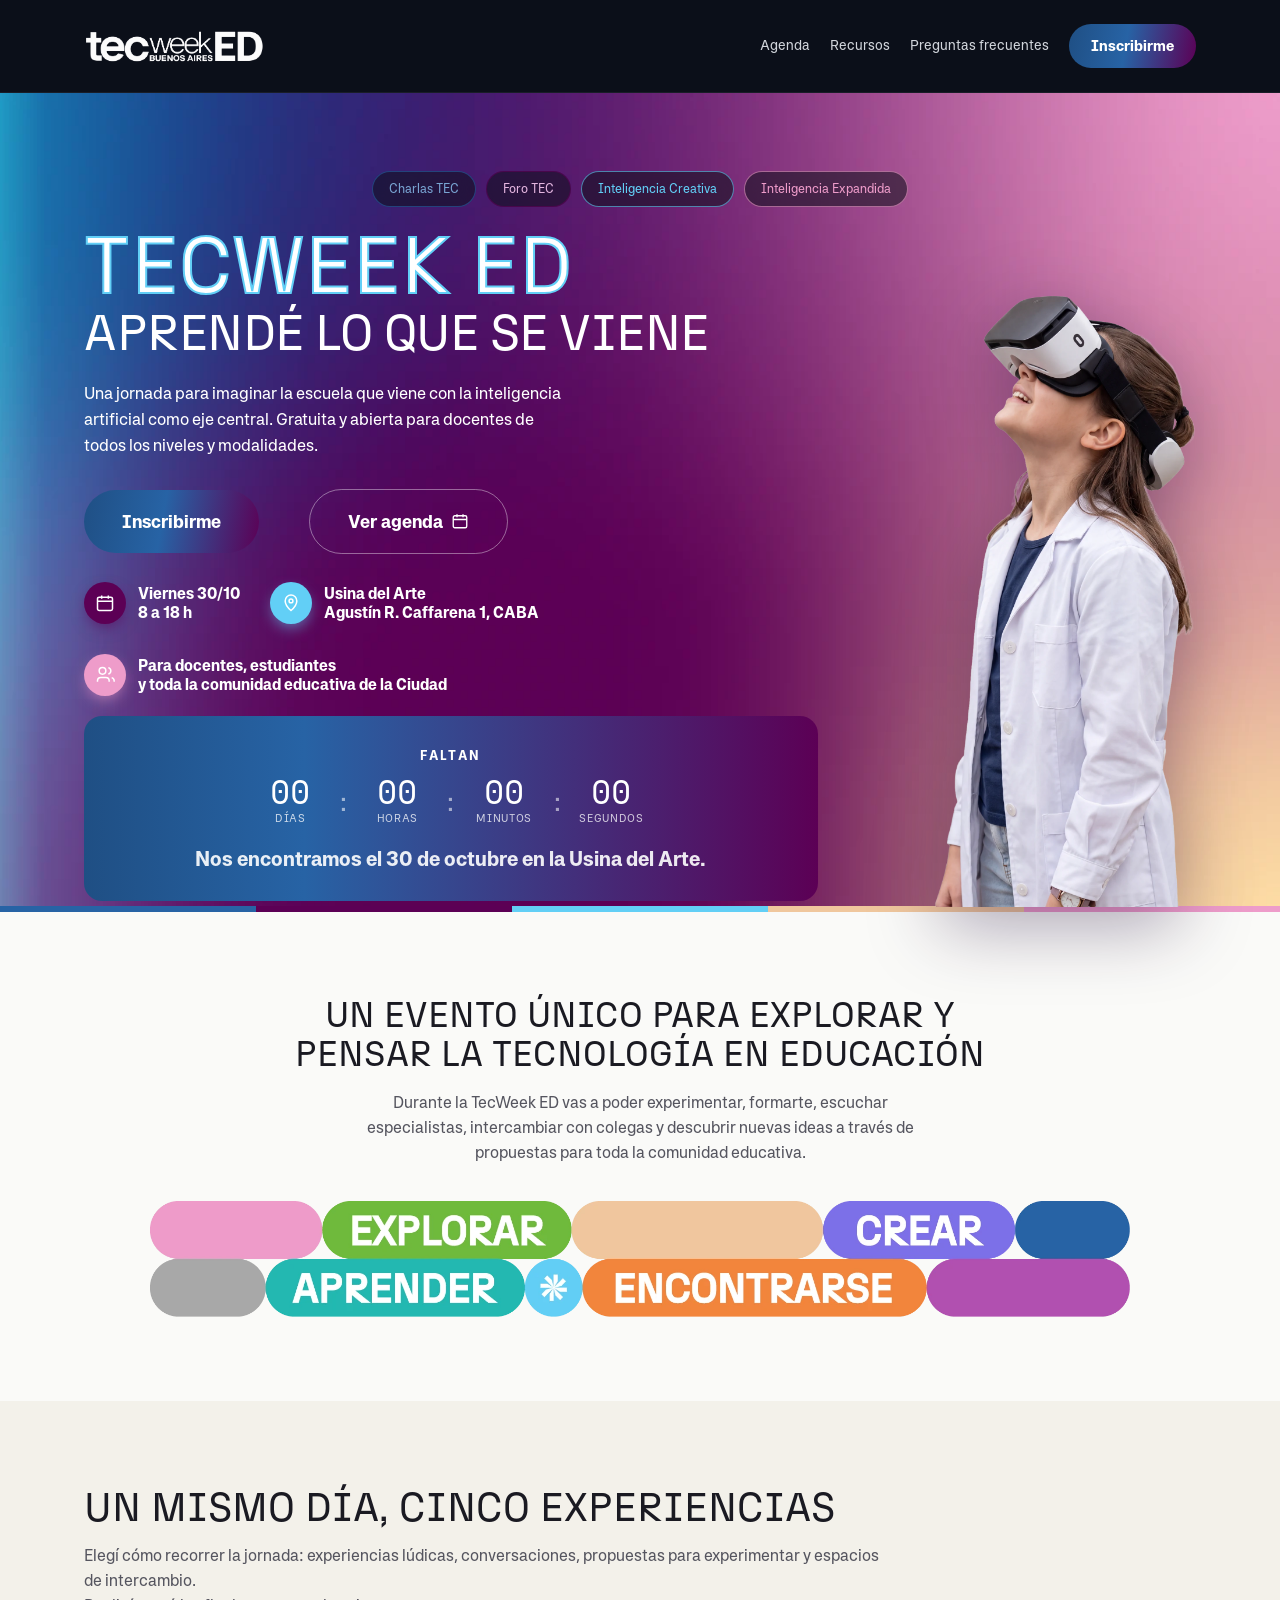
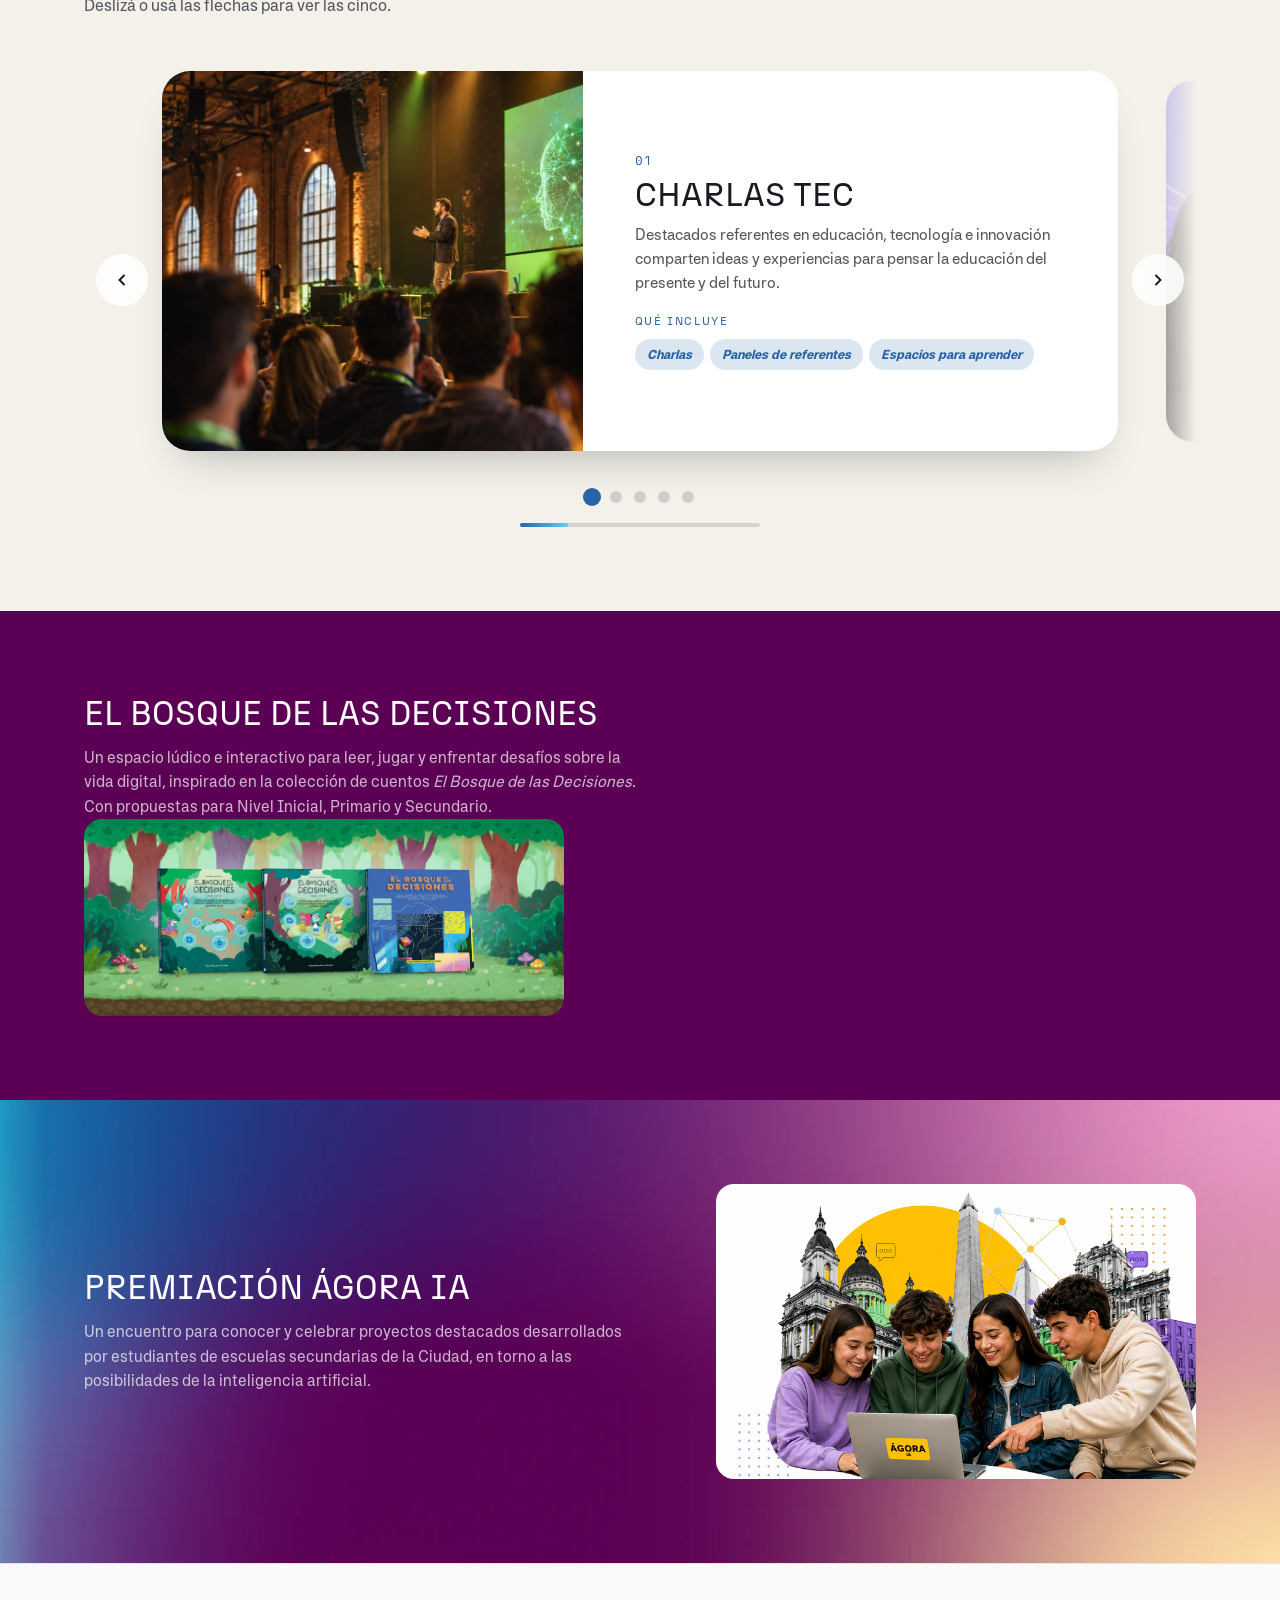
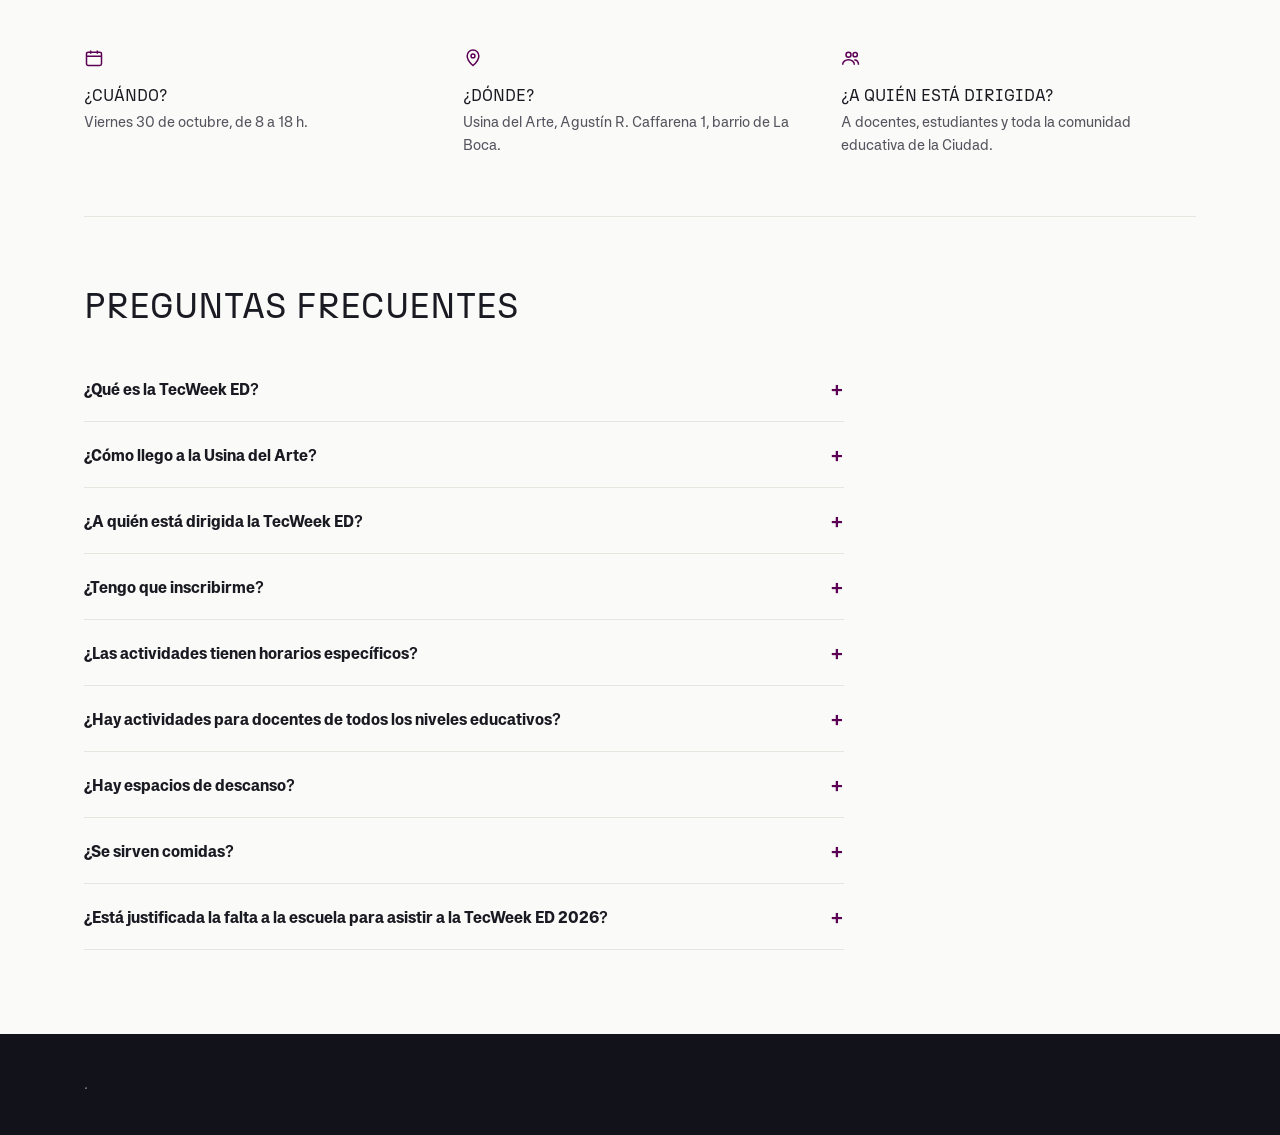
==== commit 895d9f12: "Add files via upload" ====
--- a/index1.html
+++ b/index1.html
@@ -3,15 +3,17 @@
 <head>
 <meta charset="UTF-8">
 <meta name="viewport" content="width=device-width, initial-scale=1.0">
-<title>TecWeek ED 2026 | Buenos Aires</title>
+<title> TecWeek ED 2026 • 30 de octubre • Usina del Arte</title>
 <meta name="description" content="TecWeek ED 2026: una jornada gratuita para imaginar la escuela que viene, con la inteligencia artificial como eje central. Viernes 30 de octubre, Usina del Arte, La Boca, CABA. Abierta a toda la comunidad educativa.">
 <link rel="canonical" href="https://tecweeked.bue.edu.ar/">
 
-<!-- Favicon (usa la mascota C-PAW ya publicada en el sitio) -->
-<link rel="icon" type="image/png" href="assets/robodog.png">
-<link rel="apple-touch-icon" href="assets/robodog.png">
-
-<!-- Open Graph (Facebook, WhatsApp, LinkedIn, etc.) -->
+
+<link rel="icon" href="assets/favicon.ico" sizes="any">
+<link rel="icon" type="image/png" sizes="32x32" href="assets/favicon-32x32.png">
+<link rel="icon" type="image/png" sizes="16x16" href="assets/favicon-16x16.png">
+<link rel="apple-touch-icon" sizes="180x180" href="assets/apple-touch-icon.png">
+
+
 <meta property="og:type" content="website">
 <meta property="og:url" content="https://tecweeked.bue.edu.ar/">
 <meta property="og:title" content="TecWeek ED 2026 | Buenos Aires">
@@ -19,7 +21,7 @@
 <meta property="og:image" content="https://tecweeked.bue.edu.ar/assets/hero-evento.png">
 <meta property="og:locale" content="es_AR">
 
-<!-- Twitter / X Card -->
+
 <meta name="twitter:card" content="summary_large_image">
 <meta name="twitter:title" content="TecWeek ED 2026 | Buenos Aires">
 <meta name="twitter:description" content="Una jornada gratuita para imaginar la escuela que viene, con la inteligencia artificial como eje central. Viernes 30 de octubre, Usina del Arte, CABA.">
@@ -28,7 +30,11 @@
 <link rel="stylesheet" href="styles.css">
 <link rel="preconnect" href="https://fonts.googleapis.com">
 <link rel="preconnect" href="https://fonts.gstatic.com" crossorigin>
-<link href="https://fonts.googleapis.com/css2?family=Sora:wght@400;500;600;700;800&family=Inter:wght@400;500;600&display=swap" rel="stylesheet">
+
+<link rel="preload" href="assets/fonts/N27-Regular.woff2" as="font" type="font/woff2" crossorigin>
+<link rel="preload" href="assets/fonts/Systemia-Regular.woff2" as="font" type="font/woff2" crossorigin>
+<!-- Inter: respaldo para los caracteres que la versión de prueba de Systemia no incluye -->
+<link href="https://fonts.googleapis.com/css2?family=Inter:wght@400;700&display=swap" rel="stylesheet">
 
 <!-- Google Analytics (GA4) -->
 <!-- Reemplazá G-XXXXXXXXXX por tu Measurement ID real (lo sacás en analytics.google.com) -->
@@ -80,7 +86,7 @@
 </head>
 <body>
 
-<!-- ===== HEADER ===== -->
+
 <header class="site-header" id="header">
   <div class="container header-inner">
     <a href="#top" class="logo">
@@ -98,7 +104,6 @@
       <span></span><span></span><span></span>
     </button>
 
-    <!-- Menú del hamburguesa (solo mobile/tablet): únicamente Agenda, Mapa y Premios PIT -->
     <nav class="main-nav mobile-nav" id="mainNav" aria-label="Menú principal">
       <a href="AGENDA_PDF_PENDIENTE.pdf" target="_blank" rel="noopener">Agenda</a>
       <a href="#top">Recursos</a>
@@ -107,24 +112,24 @@
   </div>
 </header>
 
-<!-- ===== BANNER PRINCIPAL ===== -->
+
 <section class="hero" id="top">
   <div class="container">
     <nav class="chip-nav hero-chip-nav" id="heroChipNav" aria-label="Secciones del evento">
       <a href="#charlas-tec" class="nav-chip nav-chip-verde">Charlas TEC</a>
       <a href="#foro-tec" class="nav-chip nav-chip-violeta">Foro TEC</a>
       <a href="#inteligencia-creativa" class="nav-chip nav-chip-turquesa">Inteligencia Creativa</a>
-      <a href="#inteligencia-aplicada" class="nav-chip nav-chip-naranja">Inteligencia Aplicada</a>
+    
       <a href="#inteligencia-expandida" class="nav-chip nav-chip-rosa">Inteligencia Expandida</a>
     </nav>
-    <!--<img src="assets/tec-logo1.png" alt="TecWeek ED Buenos Aires" class="hero-logo">-->
+  
   </div>
   <div class="container hero-inner">
     <div class="hero-copy">
+      <p class="hero-kicker">TecWeek ED</p>
       <h1 class="hero-title">Aprendé lo que se viene</h1>
       <p class="hero-subtitle">
-        Una jornada para imaginar la escuela que viene, con la inteligencia artificial
-        como eje central. Gratuita y abierta a toda la comunidad educativa de la Ciudad.
+        Una jornada para imaginar la escuela que viene con la inteligencia artificial como eje central. Gratuita y abierta para docentes de todos los niveles y modalidades.
       </p>
 
       <div class="hero-actions">
@@ -136,10 +141,7 @@
           Ver agenda
           <svg viewBox="0 0 24 24" width="17" height="17" fill="none" stroke="currentColor" stroke-width="1.8"><rect x="3" y="5" width="18" height="16" rx="2"/><path d="M3 10h18M8 3v4M16 3v4"/></svg>
         </a>
-        <a href="#faq" class="btn btn-text">
-          Preguntas frecuentes
-          <svg viewBox="0 0 24 24" width="15" height="15" fill="none" stroke="currentColor" stroke-width="2.2"><path d="M9 6l6 6-6 6"/></svg>
-        </a>
+       
       </div>
 
       <div class="hero-meta">
@@ -147,23 +149,28 @@
           <span class="meta-icon meta-icon-violeta">
             <svg class="icon" viewBox="0 0 24 24" fill="none" stroke="currentColor" stroke-width="1.8"><rect x="3" y="5" width="18" height="16" rx="2"/><path d="M3 10h18M8 3v4M16 3v4"/></svg>
           </span>
-          <span>Viernes 30 de octubre<br><small>8 a 18 h</small></span>
+          <span>Viernes 30/10<br>8 a 18 h</span>
         </span>
         <a class="meta-item meta-item-link" href="https://maps.app.goo.gl/82i5AAPUUEQwPE1t6" target="_blank" rel="noopener">
           <span class="meta-icon meta-icon-turquesa">
             <svg class="icon" viewBox="0 0 24 24" fill="none" stroke="currentColor" stroke-width="1.8"><path d="M12 21s7-6.1 7-11.5A7 7 0 0 0 5 9.5C5 14.9 12 21 12 21z"/><circle cx="12" cy="9.5" r="2.3"/></svg>
           </span>
-          <span>Usina del Arte<br><small>La Boca, CABA</small></span>
+          <span>Usina del Arte<br>Agustín R. Caffarena 1, CABA</span>
         </a>
+        <span class="meta-item">
+          <span class="meta-icon meta-icon-rosa">
+            <svg class="icon" viewBox="0 0 24 24" fill="none" stroke="currentColor" stroke-width="1.8"><path d="M17 20v-1a4 4 0 0 0-4-4H7a4 4 0 0 0-4 4v1"/><circle cx="9" cy="7" r="4"/><path d="M23 20v-1a4 4 0 0 0-3-3.87"/><path d="M16 3.13a4 4 0 0 1 0 7.75"/></svg>
+          </span>
+          <span>Para docentes, estudiantes<br>y toda la comunidad educativa de la Ciudad</span>
+        </span>
       </div>
     </div>
 
     <div class="hero-media">
       <picture>
-        <source srcset="assets/hero-vr.webp" type="image/webp">
-        <img src="assets/hero-vr.png" width="1384" height="813" alt="Una estudiante con visor de realidad virtual y un docente señalando hacia arriba" class="hero-photo">
+        <source srcset="assets/ninaVR.webp" type="image/webp">
+        <img src="assets/ninaVR.png" width="900" height="2099" alt="Una estudiante con guardapolvo mirando hacia arriba mientras usa un visor de realidad virtual" class="hero-photo">
       </picture>
-    
     </div>
   </div>
 
@@ -203,9 +210,9 @@
   </div>
 </section>
 
-<!-- ===== UN EVENTO ÚNICO (4 EJES) ===== -->
+
 <section class="section ejes">
-  <div class="container ejes-grid">
+  <div class="container ejes-content">
     <div class="ejes-text">
       <h2>Un evento único para explorar y pensar la tecnología en educación</h2>
       <p>
@@ -214,23 +221,22 @@
         toda la comunidad educativa.
       </p>
     </div>
-    <ul class="ejes-list">
-      <li class="eje eje-verde">Explorar</li>
-      <li class="eje eje-violeta">Crear</li>
-      <li class="eje eje-turquesa">Aprender</li>
-      <li class="eje eje-naranja">Encontrarse</li>
-    </ul>
+    <div class="ejes-image-wrap">
+      <picture>
+        <source srcset="assets/ejes-tira.webp" type="image/webp">
+        <img src="assets/ejes-tira.png" width="1856" height="219" alt="Los cuatro ejes de la TecWeek ED: Explorar, Crear, Aprender y Encontrarse" class="ejes-image">
+      </picture>
+    </div>
   </div>
 </section>
 
-<!-- ===== CINCO EXPERIENCIAS ===== -->
+
 <section class="section experiencias" id="espacios">
   <div class="container">
 
-    <h2>Cinco experiencias, un mismo día</h2>
+    <h2>Un mismo día, cinco experiencias</h2>
     <p class="section-intro">
-      Elegí cómo recorrer la jornada: charlas, talleres y espacios para visitar,
-      aprender e interactuar. Deslizá o usá las flechas para ver las cinco.
+      Elegí cómo recorrer la jornada: experiencias lúdicas, conversaciones, propuestas para experimentar y espacios de intercambio.<br> Deslizá o usá las flechas para ver las cinco.
     </p>
 
     <div class="exp-carousel">
@@ -243,12 +249,12 @@
           <div class="exp-slide-copy">
             <span class="exp-slide-index">01</span>
             <h3 class="exp-slide-title">Charlas TEC</h3>
-            <p class="exp-slide-tagline">Grandes voces de la educación y la tecnología en el escenario principal.</p>
-            
+            <p class="exp-slide-tagline">Destacados referentes en educación, tecnología e innovación comparten ideas y experiencias para pensar la educación del presente y del futuro.</p>
+            <span class="exp-slide-eyebrow">Qué incluye</span>
             <ul class="exp-slide-list">
-              <li>Charlas</li>
-              <li>Paneles de referentes</li>
-              <li>Espacios para aprender</li>
+              <li><em>Charlas</em></li>
+              <li><em>Paneles de referentes</em></li>
+              <li><em>Espacios para aprender</em></li>
             </ul>
           </div>
         </article>
@@ -260,12 +266,12 @@
           <div class="exp-slide-copy">
             <span class="exp-slide-index">02</span>
             <h3 class="exp-slide-title">Foro TEC</h3>
-            <p class="exp-slide-tagline">Debate abierto entre docentes, líderes, startups y gobierno.</p>
-        
+            <p class="exp-slide-tagline">Paneles y conversaciones sobre proyectos y experiencias que están transformando las formas de enseñar y aprender con tecnologías.</p>
+            <span class="exp-slide-eyebrow">Qué incluye</span>
             <ul class="exp-slide-list">
-              <li>Mesas de discusión</li>
-              <li>Talleres colaborativos</li>
-              <li>Espacios para interactuar</li>
+              <li><em>Mesas de discusión</em></li>
+              <li><em>Talleres colaborativos</em></li>
+              <li><em>Espacios para interactuar</em></li>
             </ul>
           </div>
         </article>
@@ -277,12 +283,12 @@
           <div class="exp-slide-copy">
             <span class="exp-slide-index">03</span>
             <h3 class="exp-slide-title">Inteligencia Creativa</h3>
-            <p class="exp-slide-tagline">Arte, diseño y creatividad potenciados por la tecnología.</p>
-           
+            <p class="exp-slide-tagline">Crear, experimentar e inventar con tecnologías</p>
+              <span class="exp-slide-eyebrow">Qué incluye</span>
             <ul class="exp-slide-list">
-              <li>Espacio Maker · Robot BA</li>
-              <li>Lab Lúdico · Lab Arte</li>
-              <li>Espacios para visitar</li>
+              <li><em>Lab Tec</em></li>
+              <li><em>Lab Lúdico</em> </li>
+              
             </ul>
           </div>
         </article>
@@ -296,12 +302,12 @@
           <div class="exp-slide-copy">
             <span class="exp-slide-index">04</span>
             <h3 class="exp-slide-title">Inteligencia Aplicada</h3>
-            <p class="exp-slide-tagline">IA y herramientas digitales al servicio del aula, hoy.</p>
-    
+            <p class="exp-slide-tagline">Usar tecnologías en la escuela.</p>
+            <span class="exp-slide-eyebrow">Qué incluye</span>
             <ul class="exp-slide-list">
-              <li>Asistente IA</li>
-              <li>Premios a la Innovación Tecnológica (PIT)</li>
-              <li>Espacio Escuela Estación BA</li>
+              <li><em>Espacio Asistente IA</em></li>
+              <li><em>Entrega de Premios a la Innovación Tecnológica (PIT)</em></li>
+              <li><em>Espacio Escuela Estación BA</em></li>
             </ul>
           </div>
         </article>
@@ -315,12 +321,11 @@
           <div class="exp-slide-copy">
             <span class="exp-slide-index">05</span>
             <h3 class="exp-slide-title">Inteligencia Expandida</h3>
-            <p class="exp-slide-tagline">Tecnologías para ampliar las formas de aprender y construir conocimiento.</p>
-         
+            <p class="exp-slide-tagline">Tecnologías para ampliar las formas de aprender y de construir conocimiento.</p>
+            <span class="exp-slide-eyebrow">Qué incluye</span>
             <ul class="exp-slide-list">
-              <li>Sala TEC 1</li>
-              <li>Sala TEC 2</li>
-              <li>Espacios formativos</li>
+              <li><em>Espacios formativos en Sala TEC 1 - Sala TEC 2</em></li>
+              
             </ul>
           </div>
         </article>
@@ -349,12 +354,12 @@
   </div>
 </section>
 
-<!-- ===== BOSQUE DE LAS DECISIONES ===== -->
+
 <section class="section franja franja-oscura" id="bosque">
   <div class="container">
     <div class="franja-grid">
       <div class="franja-text">
-        <p class="section-label section-label-claro">Espacio TecWeek</p>
+      
         <h2 class="claro">El Bosque de las Decisiones</h2>
         <p class="claro-sub">
           Un espacio lúdico e interactivo para leer, jugar y enfrentar desafíos sobre
@@ -362,11 +367,11 @@
           Decisiones</em>. Con propuestas para Nivel Inicial, Primario y Secundario.
         </p>
       </div>
-      <div class="franja-tags">
+      <!--<div class="franja-tags">
         <span class="tag">Nivel Inicial</span>
         <span class="tag">Primario</span>
         <span class="tag">Secundario</span>
-      </div>
+      </div>-->
     </div>
     <div class="bosque-media">
       <img src="assets/bosque-decisiones-covers.png" alt="Las tres portadas de la colección El Bosque de las Decisiones, para Nivel Inicial, Primario y Secundario" class="bosque-img">
@@ -376,13 +381,13 @@
 
 
 
-<!-- ===== PREMIACIÓN ÁGORA IA ===== -->
-<section class="section franja" id="agora-ia">
+
+<section class="section franja franja-gradiente" id="agora-ia">
   <div class="container franja-grid">
     <div class="franja-text">
-      <p class="section-label">Premiación</p>
-      <h2>Premiación Ágora IA</h2>
-      <p>
+    
+      <h2 class="claro">Premiación Ágora IA</h2>
+      <p class="claro-sub">
         Un encuentro para conocer y celebrar proyectos destacados desarrollados por
         estudiantes de escuelas secundarias de la Ciudad, en torno a las posibilidades
         de la inteligencia artificial.
@@ -394,39 +399,11 @@
   </div>
 </section>
 
-<!-- ===== PREMIOS PIT ===== -->
-<section class="section pit" id="pit">
-  <div class="container">
-    <div class="pit-card">
-      <div class="pit-text">
-        <h2>Votá el proyecto<br>más inspirador</h2>
-        <p>
-          Los Premios a la Innovación Tecnológica (PIT) reconocen los mejores proyectos
-          escolares con integración de tecnologías. Diez proyectos de escuelas porteñas
-          compiten por el premio 2026:
-        </p>
-        <div class="pit-stat">
-          <span class="pit-stat-number">10</span>
-          <span class="pit-stat-label">proyectos<br>en competencia</span>
-        </div>
-        <!--
-          Para habilitar la votación cuando tengas el link:
-          reemplazá este <button disabled> por un <a href="TU_LINK_DE_VOTACION" target="_blank" rel="noopener" class="pit-vote-btn">
-          (ver instrucciones completas en el chat).
-        
-        <button class="pit-vote-btn" disabled title="El link de votación se habilita más adelante">
-          Votar ahora <span>&rarr;</span>
-        </button>-->
-      </div>
-      <div class="pit-media">
-        <img src="assets/pit-photo.png" alt="Proyecto ganador de los Premios PIT" class="pit-photo">
-      </div>
-    </div>
-  </div>
-</section>
-
-
-<!-- ===== INFO + FAQ ===== -->
+
+
+
+
+
 <section class="section info-faq" id="faq">
   <div class="container">
     <div class="info-grid">
@@ -543,7 +520,7 @@
   </div>
 </section>
 
-<!-- ===== FOOTER ===== -->
+
 <footer class="site-footer">
   <div class="container footer-inner">
     <p class="footer-note"><em>.</em></p>
--- a/styles.css
+++ b/styles.css
@@ -4,11 +4,21 @@
 ========================================================= */
 
 :root {
-  --verde: #6FB93C;
-  --violeta: #7C6FE8;
-  --turquesa: #22B8B0;
-  --naranja: #F2843B;
-  --rosa: #E8508C;
+  /* Paleta OFICIAL de marca (5 colores + neutros). Los nombres de variable son históricos
+     -cada categoría del sitio ya tenía un color asignado (verde=Charlas TEC, violeta=Foro TEC,
+     turquesa=Inteligencia Creativa, naranja=Inteligencia Aplicada, rosa=Inteligencia Expandida)-
+     así que se mantienen para no renombrar clases en todo el sitio, pero ahora cada uno apunta
+     al color oficial que le corresponde a esa categoría. La paleta oficial no tiene verde.
+       --verde    -> Azul oficial     #2763A5  (Charlas TEC)
+       --violeta  -> Violeta oficial  #5C0055  (Foro TEC)
+       --turquesa -> Celeste oficial  #62CFF6  (Inteligencia Creativa)
+       --naranja  -> Durazno oficial  #F0C79D  (Inteligencia Aplicada)
+       --rosa     -> Rosa oficial     #EE9CCA  (Inteligencia Expandida) */
+  --verde: #2763A5;
+  --violeta: #5C0055;
+  --turquesa: #62CFF6;
+  --naranja: #F0C79D;
+  --rosa: #EE9CCA;
 
   --oscuro: #12121A;
   --oscuro-2: #1B1B26;
@@ -17,24 +27,55 @@
   --texto-suave: #55555F;
   --borde: #E7E5DE;
 
-  /* Tokens del header nuevo (mapeados a la marca existente) */
-  --font-family: 'Inter', sans-serif;
+  /* Tokens del header nuevo (mapeados a la marca existente).
+     --brand-blue ahora ES el Azul oficial de la paleta (antes era un azul inventado,
+     #3B5FE5, antes de tener la guía real). Se usa para CTAs, foco y links genéricos —
+     no es "de una categoría", es el accent funcional/interactivo del sitio. */
+  --font-family: 'Systemia', 'Inter', sans-serif;
   --color-light: var(--claro);
   --color-white: #FFFFFF;
-  --brand-blue: #3B5FE5;
-  --brand-blue-hover: #2F4ECC;
-  --brand-gradient: linear-gradient(100deg, #2F4ECC 0%, #3B5FE5 55%, #5B4FE0 100%);
-
-  --font-display: 'Sora', 'Inter', sans-serif;
-  --font-body: 'Inter', sans-serif;
+  --brand-blue: #2763A5;
+  --brand-blue-hover: #1F4F84;
+  --brand-gradient: linear-gradient(100deg, #1F4F84 0%, #2763A5 45%, #5C0055 100%);
+
+  --font-display: 'N27', 'Inter', sans-serif;
+  --font-body: 'Systemia', 'Inter', sans-serif;
 
   --radius: 18px;
   --container: 1160px;
 }
 
+/* ===== Tipografía de marca =====
+   Titulares: N27 Regular (siempre en mayúsculas)
+   Textos:    Systemia Regular / Bold (mayúsculas y minúsculas)
+   Archivos en assets/fonts/. Si un archivo no carga, el navegador usa Inter (Google Fonts).
+   OJO: la versión "Systemia Test" no incluye ? ( ) : + | ni comillas y guiones largos; esos
+   caracteres se dibujan con Inter hasta contar con la versión completa de la fuente. */
+@font-face {
+  font-family: 'N27';
+  src: url('assets/fonts/N27-Regular.woff2') format('woff2');
+  font-weight: 100 900; /* una sola cara: evita negritas falsas */
+  font-style: normal;
+  font-display: swap;
+}
+@font-face {
+  font-family: 'Systemia';
+  src: url('assets/fonts/Systemia-Regular.woff2') format('woff2');
+  font-weight: 300 500; /* no hay Light: 300-500 usan Regular */
+  font-style: normal;
+  font-display: swap;
+}
+@font-face {
+  font-family: 'Systemia';
+  src: url('assets/fonts/Systemia-Bold.woff2') format('woff2');
+  font-weight: 600 900;
+  font-style: normal;
+  font-display: swap;
+}
+
 * { box-sizing: border-box; }
 
-html { scroll-behavior: smooth; }
+html { scroll-behavior: smooth; font-synthesis-weight: none; }
 html, body { max-width: 100%; overflow-x: hidden; }
 
 img { max-width: 100%; height: auto; }
@@ -43,6 +84,7 @@
   margin: 0;
   min-height: 100vh;
   font-family: var(--font-body);
+  font-weight: 400;
   color: var(--texto);
   line-height: 1.5;
 
@@ -61,10 +103,13 @@
 
 h1, h2, h3, h4 {
   font-family: var(--font-display);
-  font-weight: 700;
+  font-weight: 400;
+  text-transform: uppercase;
   margin: 0;
-  line-height: 1.15;
-}
+  line-height: 1.1;
+}
+
+strong, b { font-weight: 700; }
 
 p { margin: 0; }
 
@@ -126,7 +171,7 @@
 
 .btn-text { padding: 11px 4px; text-decoration: underline; text-underline-offset: 3px; }
 
-.btn-lg { padding: 15px 30px; font-size: 1.02rem; }
+.btn-lg { padding: 18px 38px; font-size: 1.15rem; }
 
 .btn-disabled {
   background: #EDEBE3;
@@ -158,30 +203,24 @@
   padding-bottom: 16px;
 }
 
-.logo { display: flex; align-items: baseline; gap: 10px; flex-shrink: 0; }
-
-.logo-text {
-  font-family: var(--font-display);
-  font-size: 1.2rem;
-  font-weight: 800;
-  letter-spacing: -0.01em;
-  text-transform: lowercase;
-  color: #fff;
-}
-.logo-text span { color: #fff; font-weight: 400; }
-
-.logo-sub {
-  font-size: 0.65rem;
-  font-weight: 700;
-  letter-spacing: 1.5px;
-  text-transform: uppercase;
-  color: #6B7280;
-  white-space: nowrap;
+.logo { display: flex; align-items: center; flex-shrink: 0; }
+
+.logo-img {
+  height: 60px;
+  width: auto;
+  display: block;
 }
 
 .hero-chip-nav {
   padding-top: 8px;
   margin-bottom: 22px;
+}
+
+.hero-logo {
+  display: block;
+  height: 80px;
+  width: 300px;
+  margin: 5px 0 0;
 }
 
 .chip-nav {
@@ -208,20 +247,20 @@
 }
 .nav-chip:hover { color: #fff; background: rgba(11,15,25,.7); border-color: rgba(255,255,255,.32); }
 
-.nav-chip-verde { border-color: rgba(111,185,60,.6); color: #B9E59A; }
-.nav-chip-verde:hover { background: rgba(111,185,60,.24); border-color: var(--verde); color: #fff; }
-
-.nav-chip-violeta { border-color: rgba(124,111,232,.6); color: #C6BFF5; }
-.nav-chip-violeta:hover { background: rgba(124,111,232,.24); border-color: var(--violeta); color: #fff; }
-
-.nav-chip-turquesa { border-color: rgba(34,184,176,.6); color: #92E2DC; }
-.nav-chip-turquesa:hover { background: rgba(34,184,176,.24); border-color: var(--turquesa); color: #fff; }
-
-.nav-chip-naranja { border-color: rgba(242,132,59,.6); color: #F8C49B; }
-.nav-chip-naranja:hover { background: rgba(242,132,59,.24); border-color: var(--naranja); color: #fff; }
-
-.nav-chip-rosa { border-color: rgba(232,80,140,.6); color: #F5A9C6; }
-.nav-chip-rosa:hover { background: rgba(232,80,140,.24); border-color: var(--rosa); color: #fff; }
+.nav-chip-verde { border-color: rgba(39,99,165,.6); color: #79A4D2; }
+.nav-chip-verde:hover { background: rgba(39,99,165,.24); border-color: var(--verde); color: #fff; }
+
+.nav-chip-violeta { border-color: rgba(92,0,85,.6); color: #E3B5DF; }
+.nav-chip-violeta:hover { background: rgba(92,0,85,.24); border-color: var(--violeta); color: #fff; }
+
+.nav-chip-turquesa { border-color: rgba(98,207,246,.6); color: #62CFF6; }
+.nav-chip-turquesa:hover { background: rgba(98,207,246,.24); border-color: var(--turquesa); color: #fff; }
+
+.nav-chip-naranja { border-color: rgba(240,199,157,.6); color: #F0C79D; }
+.nav-chip-naranja:hover { background: rgba(240,199,157,.24); border-color: var(--naranja); color: #fff; }
+
+.nav-chip-rosa { border-color: rgba(238,156,202,.6); color: #EE9CCA; }
+.nav-chip-rosa:hover { background: rgba(238,156,202,.24); border-color: var(--rosa); color: #fff; }
 
 .header-actions { display: flex; align-items: center; gap: 20px; flex-shrink: 0; margin-left: auto; }
 
@@ -248,21 +287,33 @@
   color: #fff;
   padding: 70px 0 0;
 
-  /* Fondo tipo "mesh gradient" */
-  background-color: #613e65;
+  /* Fondo "Freedom Gradient" de la guía de marca (paleta: #5C0055, #EE9CCA, #F0C79D, #62CFF6, #2763A5).
+     Es una imagen generada con los colores reales de la guía, pero con el cian comprimido contra
+     el borde y llevado rápido al azul oscuro de la paleta: así el texto blanco se lee sin sombra.
+     - assets/freedom-gradient.webp         → escritorio (izquierda → derecha)
+     - assets/freedom-gradient-mobile.webp  → tablet y celular (arriba → abajo)
+     Si la imagen no carga, se ven las capas CSS de respaldo. */
+  background-color: #5C0055;
   background-image:
-    radial-gradient(circle at 5% 95%, #007bc4 0%, transparent 50%),
-    radial-gradient(circle at 5% 5%, #d8bfd8 0%, transparent 40%),
-    radial-gradient(circle at 95% 50%, #e8c3a7 0%, transparent 60%);
-  background-blend-mode: normal;
+    url('assets/freedom-gradient.webp'),
+    linear-gradient(90deg, #33FFFF 0%, #2763A5 11%, #5C0055 50%, #EE9CCA 100%);
+  background-size: 100% 100%, 100% 100%;
+  background-repeat: no-repeat;
 }
 
 .hero-inner {
   display: grid;
-  grid-template-columns: 1.05fr 0.95fr;
-  gap: 54px;
-  align-items: center;
-  padding: 0 24px 0px;
+  grid-template-columns: 1fr;
+  gap: 24px;
+  align-items: center;
+  padding: 0 24px 20px;
+}
+
+.hero-copy {
+  /* La imagen ahora está posicionada aparte (position: absolute) y no reserva su propia
+     columna en el grid; sin este límite el texto ocuparía todo el ancho de la sección
+     y la fila de fecha/ubicación/audiencia chocaría contra la imagen. */
+  max-width: 820px;
 }
 
 .hero-eyebrow {
@@ -275,6 +326,19 @@
   margin-bottom: 26px;
 }
 
+.hero-kicker {
+  display: block;
+  font-family: var(--font-display);
+  font-size: clamp(2.8rem, 6.6vw, 5rem);
+  line-height: 0.92;
+  letter-spacing: .01em;
+  text-transform: uppercase;
+  color: #fff;
+  -webkit-text-stroke: 2px var(--turquesa);
+  text-stroke: 2px var(--naranja);
+  margin: 0 0 4px;
+}
+
 .hero-title {
   font-size: clamp(2.1rem, 4.2vw, 3.1rem);
   color: #fff;
@@ -284,7 +348,7 @@
 
 .hero-subtitle {
   font-size: 1.08rem;
-  color: rgba(255,255,255,.72);
+  color: white;
   max-width: 480px;
   margin-bottom: 30px;
 }
@@ -292,7 +356,7 @@
 .hero-actions {
   display: flex;
   align-items: center;
-  gap: 10px;
+  gap: 50px;
   flex-wrap: wrap;
   margin-bottom: 28px;
 }
@@ -304,7 +368,7 @@
   display: flex;
   gap: 30px;
   flex-wrap: wrap;
-  font-size: 0.92rem;
+  font-size: 1rem;
 }
 .meta-item {
   display: inline-flex;
@@ -312,12 +376,27 @@
   gap: 12px;
   color: #fff;
   font-weight: 600;
-}
-.meta-item small { color: rgba(255,255,255,.55); font-weight: 400; }
+  line-height: 1.2;
+}
+.meta-item small { display: block; 
+  font-size: 0.80rem; 
+  line-height: 1.2; 
+  color: rgba(255,255,255,.7); 
+  font-weight: 500; }
+/* Excepción: acá la "línea chica" es continuación de la misma frase, no un dato secundario
+   (a diferencia de "8 a 18 h" o "La Boca, CABA"), así que va con el mismo estilo que la principal. */
+.meta-item small.meta-sub-full { font-size: inherit; color: inherit; font-weight: inherit; }
+
+.meta-item-link {
+  text-decoration: none;
+  transition: opacity .15s ease;
+}
+.meta-item-link:hover,
+.meta-item-link:focus-visible { opacity: .8; }
 
 .meta-icon {
-  width: 38px;
-  height: 38px;
+  width: 42px;
+  height: 42px;
   border-radius: 50%;
   display: flex;
   align-items: center;
@@ -325,8 +404,9 @@
   flex-shrink: 0;
   color: #fff;
 }
-.meta-icon-violeta { background: var(--violeta); box-shadow: 0 6px 16px -4px rgba(124,111,232,.7); }
-.meta-icon-turquesa { background: var(--turquesa); box-shadow: 0 6px 16px -4px rgba(34,184,176,.7); }
+.meta-icon-violeta { background: var(--violeta); box-shadow: 0 6px 16px -4px rgba(92,0,85,.7); }
+.meta-icon-turquesa { background: var(--turquesa); box-shadow: 0 6px 16px -4px rgba(98,207,246,.7); }
+.meta-icon-rosa { background: var(--rosa); box-shadow: 0 6px 16px -4px rgba(238,156,202,.7); }
 
 /* Barra de info inferior del hero */
 .hero-infobar {
@@ -359,27 +439,34 @@
   color: #fff;
   flex-shrink: 0;
 }
-.infobar-icon-violeta { background: linear-gradient(135deg, #7C6FE8, #5B6EE8); }
-.infobar-icon-azul { background: linear-gradient(135deg, #4A9FE8, #5B6EE8); }
-.infobar-icon-turquesa { background: linear-gradient(135deg, #22B8B0, #4AC9C0); }
-.infobar-icon-rosa { background: linear-gradient(135deg, #E8508C, #C85FE0); }
+.infobar-icon-violeta { background: linear-gradient(135deg, #5C0055, #7A0071); }
+.infobar-icon-azul { background: linear-gradient(135deg, #2763A5, #1F4F84); }
+.infobar-icon-turquesa { background: linear-gradient(135deg, #62CFF6, #3AB8E8); }
+.infobar-icon-rosa { background: linear-gradient(135deg, #EE9CCA, #D9629F); }
 
 .infobar-item h4 { font-size: 0.98rem; color: #fff; margin-bottom: 4px; }
 .infobar-item p { font-size: 0.85rem; color: rgba(255,255,255,.55); line-height: 1.35; }
 
 /* Media: foto + lista superpuesta */
 .hero-media {
-  position: relative;
+  position: absolute;
+  right: max(24px, calc((100vw - 1160px) / 2 + 24px));
+  bottom: 5px;
+  display: flex;
+  justify-content: flex-end;
+  /* La imagen no debe bloquear clics en los botones que quedan debajo de su zona transparente */
+  pointer-events: none;
+  /* La sombra va en el contenedor (no en la <img>) para que siga la silueta */
+  filter: drop-shadow(0 18px 36px rgba(20, 0, 50, .35));
 }
 
 .hero-photo {
-  width: 100%;
-  height: auto;
-  max-height: 560px;
-  object-fit: contain;
   display: block;
-  margin: 0 auto;
-  filter: drop-shadow(0 24px 40px rgba(0,0,0,.35));
+  width: auto;
+  /* Imagen vertical (retrato): se limita por ALTO, no por ancho — si se estirara al
+     100% del ancho de la columna quedaría gigante, porque es mucho más alta que ancha. */
+  height: clamp(400px, 68vh, 720px);
+  max-width: 100%;
 }
 
 /* Scrim fijo: garantiza contraste del texto sin importar qué foto haya debajo */
@@ -432,14 +519,17 @@
 
 /* Cuenta regresiva — franja con degradé */
 .countdown {
+  position: relative;
+  z-index: 2;
   display: flex;
   flex-direction: column;
   align-items: center;
   gap: 10px;
-  padding: 30px 20px 2px;
+  width: 66%;
+  padding: 30px 20px 26px;
   border-radius: 18px;
-  background: linear-gradient(90deg, #4A5FD9 0%, #7C6FE8 35%, #B85FD9 68%, #E8508C 100%);
-  margin-bottom: 54px;
+  background: linear-gradient(90deg, #1F4F84 0%, #2763A5 30%, #5C0055 100%);
+  margin: 0 0 5px;
 }
 
 .countdown-kicker {
@@ -504,8 +594,8 @@
 
 .countdown-note {
   margin: 6px 0 0;
-  font-size: 0.9rem;
-  font-weight: 500;
+  font-size: 1.3rem;
+  font-weight: 700;
   color: rgba(255,255,255,.9);
   text-align: center;
 }
@@ -540,11 +630,12 @@
   color: var(--texto-suave);
   margin-bottom: 10px;
 }
-.section-label-claro { color: rgba(255,255,255,.6); }
+.section-label-claro { color: #E3B5DF; }
+#agora-ia .section-label-claro { color: #fff; }
 
 .section-intro {
   color: var(--texto-suave);
-  max-width: 560px;
+  max-width: 800px;
   margin-top: 14px;
   font-size: 1.05rem;
 }
@@ -552,211 +643,302 @@
 /* ---------- 4 ejes ---------- */
 .ejes { background: var(--claro); }
 
-.ejes-grid {
-  display: grid;
-  grid-template-columns: 1.1fr 1fr;
-  gap: 50px;
-  align-items: center;
-}
-
-.ejes-text h2 { font-size: clamp(1.7rem, 3vw, 2.2rem); margin-bottom: 16px; }
-.ejes-text p { color: var(--texto-suave); font-size: 1.05rem; max-width: 480px; }
-
-.ejes-list { display: flex; flex-direction: column; gap: 10px; }
-
-.eje {
-  font-family: var(--font-display);
-  font-weight: 700;
-  font-size: 1.3rem;
-  padding: 16px 22px;
-  border-radius: 12px;
-  color: #fff;
-}
-.eje-verde { background: var(--verde); }
-.eje-violeta { background: var(--violeta); }
-.eje-turquesa { background: var(--turquesa); }
-.eje-naranja { background: var(--naranja); }
+.ejes-content {
+  display: flex;
+  flex-direction: column;
+  align-items: center;
+  text-align: center;
+  gap: 36px;
+}
+
+.ejes-text h2 { font-size: clamp(1.7rem, 3vw, 2.2rem); margin: 0 auto 16px; max-width: 720px; }
+.ejes-text p { color: var(--texto-suave); font-size: 1.05rem; max-width: 560px; margin: 0 auto; }
+
+/* La tira de píldoras es muy ancha y "chata" (ratio ~8.5:1): en pantallas angostas se
+   volvería ilegible si se achica sin límite, así que se le pone un ancho mínimo y, si no
+   entra, se puede deslizar horizontalmente en vez de encogerse de más. */
+.ejes-image-wrap {
+  width: 100%;
+  max-width: 980px;
+  margin: 0 auto;
+  overflow-x: auto;
+  -webkit-overflow-scrolling: touch;
+}
+.ejes-image {
+  display: block;
+  width: 100%;
+  min-width: 480px;
+  height: auto;
+  margin: 0 auto;
+}
 
 /* ---------- Experiencias / tarjetas ---------- */
 .experiencias { background: #F3F1EA; }
 .experiencias h2 { font-size: clamp(1.9rem, 3.5vw, 2.5rem); margin-bottom: 4px; }
 
-/* ---------- Experiencias — filas editoriales alternadas ---------- */
-.exp-list {
-  display: flex;
-  flex-direction: column;
-  margin-top: 50px;
-}
-
-.exp-row {
-  display: grid;
-  grid-template-columns: 1fr 1.15fr;
-  gap: 56px;
-  align-items: center;
-  padding: 58px 0;
-  border-top: 1px solid var(--borde);
-}
-.exp-list .exp-row:first-child { border-top: none; padding-top: 0; }
-
-.exp-row:nth-child(even) { grid-template-columns: 1.15fr 1fr; }
-.exp-row:nth-child(even) .exp-visual { order: 2; }
-.exp-row:nth-child(even) .exp-copy { order: 1; }
-
-.exp-visual {
+/* ---------- Experiencias — carrusel (slide centrado con vista previa de los vecinos) ---------- */
+.exp-carousel {
   position: relative;
-  aspect-ratio: 4 / 3;
-  border-radius: 20px;
-  background: none;
-  padding: 0;
-  border: 0;
-  cursor: pointer;
-  perspective: 1400px;
-  -webkit-tap-highlight-color: transparent;
-}
-.exp-visual:focus-visible {
-  outline: 2px solid var(--exp-accent);
-  outline-offset: 4px;
-}
-.exp-row:hover .exp-visual { transform: translateY(-4px); }
-
-.exp-flip {
+  margin-top: 36px;
+}
+
+/* El slide ocupa el 100% del área de contenido; el padding lateral deja asomar los vecinos.
+   Así el slide activo queda siempre centrado, incluido el primero y el último. */
+.exp-track {
+  position: relative;
+  display: flex;
+  gap: 24px;
+  overflow-x: auto;
+  scroll-snap-type: x mandatory;
+  scroll-behavior: smooth;
+  padding: 16px 7% 54px;      /* espacio vertical para que no se corte la sombra */
+  scrollbar-width: none;
+  /* desvanece los bordes: las tarjetas vecinas se pierden suavemente en vez de cortarse */
+  -webkit-mask-image: linear-gradient(90deg, transparent 0, #000 4%, #000 96%, transparent 100%);
+          mask-image: linear-gradient(90deg, transparent 0, #000 4%, #000 96%, transparent 100%);
+}
+.exp-track::-webkit-scrollbar { display: none; }
+.exp-track:focus-visible { outline: 2px solid var(--brand-blue); outline-offset: -2px; border-radius: 28px; }
+
+.exp-slide {
+  flex: 0 0 100%;
+  scroll-snap-align: center;
+  min-height: 380px;
+  background: #fff;
+  border-radius: 28px;
+  overflow: hidden;
+  display: flex;
+  align-items: stretch;
+  opacity: .5;
+  transform: scale(.95);
+  transition: transform .6s ease, opacity .6s ease, box-shadow .6s ease;
+}
+.exp-slide.is-active {
+  opacity: 1;
+  transform: scale(1);
+  box-shadow: 0 24px 44px -22px rgba(0,0,0,.28);
+}
+
+/* Foto: el contenedor manda el tamaño; la imagen se posiciona absoluta para que su
+   tamaño original nunca estire la tarjeta. */
+.exp-slide-visual {
+  flex: 0 0 44%;
+  position: relative;
+  overflow: hidden;
+}
+.exp-slide-photo {
   position: absolute;
   inset: 0;
-  transition: transform .6s cubic-bezier(.4, .2, .2, 1);
-  transform-style: preserve-3d;
-}
-.exp-visual.is-flipped .exp-flip { transform: rotateY(180deg); }
-
-.exp-flip-face {
-  position: absolute;
-  inset: 0;
-  backface-visibility: hidden;
-  -webkit-backface-visibility: hidden;
-  border-radius: 20px;
-  display: flex;
-  flex-direction: column;
+  width: 100%;
+  height: 100%;
+  object-fit: cover;
+  object-position: 50% 38%;
+  transform: none;
+  transition: transform 8s ease;
+}
+
+
+/* Slides sin foto todavía */
+.exp-slide-visual-placeholder {
+  display: flex;
   align-items: center;
   justify-content: center;
-  gap: 16px;
-  padding: 28px;
-  text-align: center;
-  overflow: hidden;
-}
-
-.exp-flip-front {
   background-color: var(--exp-accent-soft);
   background-image: radial-gradient(var(--exp-accent) 1.5px, transparent 1.5px);
   background-size: 22px 22px;
 }
-.exp-flip-front::before {
+.exp-slide-visual-placeholder::before {
   content: '';
   position: absolute;
   inset: 0;
   background: var(--exp-accent-soft);
   opacity: .78;
 }
-
-.exp-flip-back {
-  background: var(--texto);
-  transform: rotateY(180deg);
-  border-top: 4px solid var(--exp-accent);
-}
-
-.exp-flip-eyebrow {
+.exp-slide-icon {
   position: relative;
+  flex-shrink: 0;
+  width: 96px;
+  height: 96px;
+  border-radius: 50%;
+  background: var(--exp-accent);
+  display: flex;
+  align-items: center;
+  justify-content: center;
+  color: #fff;
+  box-shadow: 0 18px 36px -14px var(--exp-accent);
+}
+.exp-slide-icon svg { width: 44px; height: 44px; }
+
+/* Texto de la tarjeta */
+.exp-slide-copy {
+  flex: 1;
+  min-width: 0;
+  padding: 32px 52px;
+  display: flex;
+  flex-direction: column;
+  justify-content: center;
+}
+.exp-slide-copy > * {
+  opacity: 0;
+  transform: translateY(20px);
+  transition: opacity .6s ease, transform .6s ease;
+}
+.exp-slide.is-active .exp-slide-copy > * { opacity: 1; transform: translateY(0); }
+.exp-slide-copy > *:nth-child(1) { transition-delay: .05s; }
+.exp-slide-copy > *:nth-child(2) { transition-delay: .15s; }
+.exp-slide-copy > *:nth-child(3) { transition-delay: .25s; }
+.exp-slide-copy > *:nth-child(4) { transition-delay: .35s; }
+.exp-slide-copy > *:nth-child(5) { transition-delay: .45s; }
+
+.exp-slide-index {
+  display: block;
   font-family: var(--font-display);
-  font-weight: 800;
-  font-size: 0.75rem;
+  font-size: 0.8rem;
+  letter-spacing: .16em;
+  color: var(--exp-accent-text);
+  margin-bottom: 8px;
+}
+.exp-slide-title {
+  font-size: clamp(1.6rem, 2.6vw, 2.3rem);
+  line-height: 1;
+  color: var(--texto);
+  margin: 0 0 12px;
+}
+.exp-slide-tagline {
+  font-size: 1rem;
+  color: var(--texto-suave);
+  max-width: 460px;
+  margin: 0 0 18px;
+}
+.exp-slide-eyebrow {
+  display: block;
+  font-family: var(--font-display);
+  font-size: 0.72rem;
   letter-spacing: .14em;
   text-transform: uppercase;
-  color: var(--exp-accent-light);
-}
-
-.exp-flip-back ul {
-  position: relative;
+  color: var(--exp-accent-text);
+  margin-bottom: 8px;
+}
+.exp-slide-list {
   list-style: none;
   display: flex;
-  flex-direction: column;
-  gap: 8px;
-}
-.exp-flip-back li {
-  font-size: 0.95rem;
-  font-weight: 500;
-  color: rgba(255,255,255,.92);
-}
-
-.exp-flip-hint {
-  position: relative;
-  display: inline-flex;
-  align-items: center;
+  flex-wrap: wrap;
   gap: 6px;
-  font-size: 0.78rem;
-  font-weight: 600;
-}
-.exp-flip-front .exp-flip-hint { color: var(--exp-accent-text); opacity: .85; }
-.exp-flip-back .exp-flip-hint { color: rgba(255,255,255,.65); }
-
-.exp-flip-hint-icon {
-  width: 13px;
-  height: 13px;
-  border: 1.6px solid currentColor;
+  margin: 0;
+  padding: 0;
+}
+.exp-slide-list li {
+  font-size: 0.82rem;
+  font-weight: 700;
+  padding: 6px 12px;
+  border-radius: 999px;
+  background: var(--exp-accent-soft);
+  color: var(--exp-accent-text);
+}
+
+/* Un poco más grandes en Inteligencia Creativa y Expandida */
+.exp-turquesa .exp-slide-list li,
+.exp-rosa .exp-slide-list li {
+  font-size: 0.92rem;
+  padding: 7px 14px;
+}
+
+/* Controles */
+.exp-arrow {
+  position: absolute;
+  top: 50%;
+  transform: translateY(-50%);
+  width: 52px;
+  height: 52px;
   border-radius: 50%;
-  border-right-color: transparent;
-  border-bottom-color: transparent;
-  display: inline-block;
-}
-
-.exp-visual-icon {
-  position: relative;
-  width: 92px;
-  height: 92px;
+  border: 1px solid rgba(255,255,255,.35);
+  backdrop-filter: blur(12px);
+  -webkit-backdrop-filter: blur(12px);
+  background: rgba(255,255,255,.85);
+  color: #111;
+  display: flex;
+  align-items: center;
+  justify-content: center;
+  cursor: pointer;
+  transition: transform .3s ease, box-shadow .3s ease;
+  z-index: 10;
+}
+.exp-arrow:hover { transform: translateY(-50%) scale(1.08); box-shadow: 0 10px 25px rgba(0,0,0,.18); }
+.exp-arrow:focus-visible { outline: 2px solid var(--brand-blue); outline-offset: 2px; }
+.exp-arrow-prev { left: 12px; }
+.exp-arrow-next { right: 12px; }
+
+.exp-dots { display: flex; justify-content: center; gap: 12px; margin-top: -14px; }
+.exp-dot {
+  width: 12px;
+  height: 12px;
   border-radius: 50%;
-  background: var(--exp-accent);
-  display: flex;
-  align-items: center;
-  justify-content: center;
-  color: #fff;
-  box-shadow: 0 18px 34px -14px var(--exp-accent);
-}
-.exp-visual-icon svg { width: 42px; height: 42px; }
-
-.exp-index {
+  border: none;
+  padding: 0;
+  cursor: pointer;
+  background: #cfcfcf;
+  transition: transform .3s ease, background .3s ease;
+}
+.exp-dot:focus-visible { outline: 2px solid var(--brand-blue); outline-offset: 3px; }
+.exp-dot.is-active { transform: scale(1.5); background: var(--exp-accent); }
+
+.exp-progress {
+  width: 240px;
+  height: 4px;
+  background: rgba(0,0,0,.12);
+  border-radius: 999px;
+  overflow: hidden;
+  margin: 20px auto 0;
+}
+.exp-progress-bar {
   display: block;
-  font-family: var(--font-display);
-  font-weight: 800;
-  font-size: 0.85rem;
-  letter-spacing: .16em;
-  color: var(--exp-accent);
-  margin-bottom: 14px;
-}
-
-.exp-title {
-  font-family: var(--font-display);
-  font-weight: 800;
-  text-transform: uppercase;
-  font-size: clamp(2.2rem, 4.4vw, 3.4rem);
-  line-height: 0.96;
-  letter-spacing: -0.01em;
-  color: var(--texto);
-  margin: 0 0 20px;
-}
-
-.exp-tagline {
-  font-size: 1.05rem;
-  color: var(--texto-suave);
-  max-width: 440px;
-  margin: 0;
-}
-
-.exp-verde    { --exp-accent: var(--verde);    --exp-accent-soft: rgba(111,185,60,.14); --exp-accent-text: #35590F; --exp-accent-light: #B9E59A; }
-.exp-violeta  { --exp-accent: var(--violeta);  --exp-accent-soft: rgba(124,111,232,.14); --exp-accent-text: #362FA0; --exp-accent-light: #C6BFF5; }
-.exp-turquesa { --exp-accent: var(--turquesa); --exp-accent-soft: rgba(34,184,176,.14);  --exp-accent-text: #0B5044; --exp-accent-light: #92E2DC; }
-.exp-naranja  { --exp-accent: var(--naranja);  --exp-accent-soft: rgba(242,132,59,.14);  --exp-accent-text: #8A4310; --exp-accent-light: #F8C49B; }
-.exp-rosa     { --exp-accent: var(--rosa);     --exp-accent-soft: rgba(232,80,140,.14);  --exp-accent-text: #7A2A4C; --exp-accent-light: #F5A9C6; }
+  height: 100%;
+  width: 20%;
+  background: linear-gradient(90deg, var(--brand-blue), var(--turquesa));
+  transition: width .5s ease;
+}
+
+.experiencias { transition: background .8s ease; }
+
+/* Colores por experiencia (--exp-accent-text es la variante oscura, apta para texto sobre claro) */
+.exp-verde    { --exp-accent: var(--verde);    --exp-accent-soft: rgba(39,99,165,.16);   --exp-accent-text: #2763A5; }
+.exp-violeta  { --exp-accent: var(--violeta);  --exp-accent-soft: rgba(92,0,85,.16);     --exp-accent-text: #5C0055; }
+.exp-turquesa { --exp-accent: var(--turquesa); --exp-accent-soft: rgba(98,207,246,.16);  --exp-accent-text: #0A7DA6; }
+.exp-naranja  { --exp-accent: var(--naranja);  --exp-accent-soft: rgba(240,199,157,.16); --exp-accent-text: #A7611A; }
+.exp-rosa     { --exp-accent: var(--rosa);     --exp-accent-soft: rgba(238,156,202,.16); --exp-accent-text: #D62588; }
 
 /* ---------- Franjas (Bosque / Bienestar / Streaming) ---------- */
 .franja { background: #fff; border-top: 1px solid var(--borde); }
-.franja-oscura { background: var(--oscuro); border-top: none; }
+/* Violeta oficial sólido: "El Bosque de las Decisiones" es la sección más oscura de la
+   página a propósito. Con este fondo el texto vuelve a blanco (como el resto de las
+   franjas oscuras del sitio), en vez del texto oscuro que usa la versión pastel. */
+.franja-oscura { background: #5C0055; border-top: none; }
+
+/* Violeta pastel: mismo formato que el resto de las franjas (texto oscuro, imagen al
+   lado), pero con un fondo de color en vez de blanco — identifica a "El Bosque de las
+   Decisiones" sin necesidad de texto claro (--claro con ~14% de --violeta). */
+.franja-violeta { background: #E4D7E1; border-top: none; }
+
+/* Freedom Gradient: mismo fondo del hero (mismos dos archivos, mismo ajuste de legibilidad
+   ya resuelto), reutilizado acá porque el layout es igual (texto a la izquierda, imagen a
+   la derecha) — así el azul/violeta queda siempre detrás del texto claro. */
+.franja-gradiente {
+  position: relative;
+  border-top: none;
+  background-color: #5C0055;
+  background-image:
+    url('assets/freedom-gradient.webp'),
+    linear-gradient(90deg, #33FFFF 0%, #2763A5 11%, #5C0055 50%, #EE9CCA 100%);
+  background-size: 100% 100%, 100% 100%;
+  background-repeat: no-repeat;
+}
+@media (max-width: 900px) {
+  .franja-gradiente {
+    background-image:
+      url('assets/freedom-gradient-mobile.webp'),
+      linear-gradient(180deg, #33FFFF 0%, #2763A5 9%, #5C0055 60%, #EE9CCA 100%);
+  }
+}
 
 .franja-grid {
   display: flex;
@@ -775,7 +957,7 @@
 .agora-media { flex: 1 1 420px; max-width: 480px; }
 .agora-img { width: 100%; height: auto; display: block; border-radius: var(--radius); }
 
-.bosque-media { margin-top: 44px; }
+.bosque-media { flex: 1 1 420px; max-width: 480px; }
 .bosque-img { width: 100%; height: auto; display: block; border-radius: var(--radius); }
 
 .franja-tags { display: flex; gap: 10px; flex-wrap: wrap; }
@@ -787,187 +969,9 @@
   font-size: 0.88rem;
 }
 
-/* ---------- Streaming (embed + badge en vivo) ---------- */
-.streaming-grid {
-  display: grid;
-  grid-template-columns: 1fr 1fr;
-  gap: 50px;
-  align-items: center;
-}
-
-.section-label-live {
-  display: inline-flex;
-  align-items: center;
-  gap: 8px;
-  color: #FF3B30;
-  font-weight: 700;
-  text-transform: uppercase;
-  letter-spacing: .05em;
-}
-.live-dot {
-  width: 8px;
-  height: 8px;
-  border-radius: 50%;
-  background: #FF3B30;
-  animation: live-pulse 1.6s infinite;
-}
-@keyframes live-pulse {
-  0%   { box-shadow: 0 0 0 0 rgba(255,59,48,.55); }
-  70%  { box-shadow: 0 0 0 10px rgba(255,59,48,0); }
-  100% { box-shadow: 0 0 0 0 rgba(255,59,48,0); }
-}
-
-.streaming-embed {
-  position: relative;
-  width: 100%;
-  aspect-ratio: 16 / 9;
-  border-radius: var(--radius);
-  overflow: hidden;
-  border: 1px solid rgba(255,255,255,.14);
-  background: #000;
-}
-.streaming-embed iframe {
-  position: absolute;
-  inset: 0;
-  width: 100%;
-  height: 100%;
-  border: 0;
-}
-
-/* ---------- Mapa del evento ---------- */
-.mapa { background: #fff; border-top: 1px solid var(--borde); }
-
-.mapa-grid {
-  display: grid;
-  grid-template-columns: 1fr 1fr;
-  gap: 50px;
-  align-items: center;
-}
-
-.mapa-text h2 { font-size: clamp(1.7rem, 3vw, 2.2rem); margin-bottom: 14px; }
-.mapa-text p { color: var(--texto-suave); font-size: 1.02rem; max-width: 460px; margin-bottom: 22px; }
-
-.mapa-legend {
-  display: flex;
-  flex-wrap: wrap;
-  gap: 10px 22px;
-  margin-bottom: 30px;
-}
-.mapa-legend li {
-  display: flex;
-  align-items: center;
-  gap: 8px;
-  font-size: 0.9rem;
-  color: var(--texto);
-}
-
-.dot { width: 10px; height: 10px; border-radius: 50%; flex-shrink: 0; }
-.dot-verde { background: var(--verde); }
-.dot-violeta { background: var(--violeta); }
-.dot-turquesa { background: var(--turquesa); }
-.dot-naranja { background: var(--naranja); }
-.dot-rosa { background: var(--rosa); }
-
-.mapa-media {
-  border-radius: var(--radius);
-  overflow: hidden;
-  border: 1px solid var(--borde);
-}
-.mapa-img { width: 100%; height: 100%; object-fit: cover; display: block; aspect-ratio: 4 / 3; }
-
-/* ---------- PIT (banner) ---------- */
-.pit {
-  background: linear-gradient(100deg, #0B0F19 0%, #0B0F19 45%, #2E2D5A 65%, #433262 78%, #602A4A 100%);
-  padding: 52px 0;
-}
-
-.pit-card {
-  position: relative;
-  display: flex;
-  align-items: center;
-  justify-content: space-between;
-  gap: 32px;
-}
-
-.pit-text { max-width: 560px; }
-
-.pit-card h2 {
-  font-size: clamp(1.9rem, 3.6vw, 2.7rem);
-  line-height: 1.05;
-  text-transform: uppercase;
-  color: #fff;
-  margin-bottom: 20px;
-}
-
-.pit-card p {
-  color: rgba(255,255,255,.65);
-  font-size: 0.98rem;
-  line-height: 1.55;
-  margin-bottom: 30px;
-  max-width: 440px;
-}
-
-.pit-stat {
-  display: flex;
-  align-items: center;
-  gap: 14px;
-  margin-bottom: 26px;
-}
-.pit-stat-number {
-  font-family: var(--font-display);
-  font-weight: 800;
-  font-size: 3.4rem;
-  line-height: 1;
-  background: linear-gradient(135deg, #fff 0%, #E8508C 100%);
-  -webkit-background-clip: text;
-  -webkit-text-fill-color: transparent;
-  background-clip: text;
-}
-.pit-stat-label {
-  font-size: 0.85rem;
-  font-weight: 600;
-  line-height: 1.3;
-  color: rgba(255,255,255,.65);
-  text-transform: uppercase;
-  letter-spacing: .03em;
-}
-
-.pit-vote-btn {
-  display: inline-flex;
-  align-items: center;
-  gap: 8px;
-  background: #fff;
-  color: var(--oscuro);
-  font-weight: 700;
-  font-size: 0.95rem;
-  padding: 13px 26px;
-  border-radius: 999px;
-  border: none;
-  cursor: not-allowed;
-  opacity: .95;
-  position: relative;
-  animation: pit-pulse 2.2s ease-out infinite;
-}
-
-@keyframes pit-pulse {
-  0%   { box-shadow: 0 0 0 0 rgba(255,255,255,.55); }
-  70%  { box-shadow: 0 0 0 16px rgba(255,255,255,0); }
-  100% { box-shadow: 0 0 0 0 rgba(255,255,255,0); }
-}
-
-.pit-media { flex-shrink: 0; }
-
-.pit-photo {
-  width: 190px;
-  height: 190px;
-  border-radius: 50%;
-  object-fit: cover;
-  display: block;
-  background: rgba(255,255,255,.06);
-}
 
 /* ---------- Info + FAQ ---------- */
-.info-faq { background: #fff; }
+.info-faq { background: var(--claro); border-top: 1px solid var(--borde); }
 
 .info-grid {
   display: grid;
@@ -1093,34 +1097,58 @@
   .site-header { position: sticky; }
 }
 
+/* Escritorio: el texto arranca en x = máx(24px, (ancho − 1160px)/2 + 24px). La imagen se agranda
+   lo justo (anclada a la derecha) para que el azul quede siempre 40px a la izquierda del texto (con margen de seguridad) y el
+   cian sólo ocupe el margen libre. En pantallas anchas es 100% y se ve el degradé completo. */
+@media (min-width: 901px) {
+  .hero, .franja-gradiente {
+    background-size: max(100%, calc(min((100vw + 1160px) / 2 + 16px, 100vw + 16px) / 0.89)) 100%, 100% 100%;
+    background-position: 100% 0, 0 0;
+  }
+}
+
+/* Tablet y celular: el texto ocupa todo el ancho, así que el degradé se usa en vertical
+   (cian arriba detrás de la foto, azul y violeta detrás del texto, rosa/durazno abajo). */
 @media (max-width: 900px) {
-  .ejes-grid { grid-template-columns: 1fr; }
+  .hero {
+    background-image:
+      url('assets/freedom-gradient-mobile.webp'),
+      linear-gradient(180deg, #33FFFF 0%, #2763A5 9%, #5C0055 60%, #EE9CCA 100%);
+  }
+}
+
+@media (max-width: 900px) {
   .mapa-grid { grid-template-columns: 1fr; }
   .streaming-grid { grid-template-columns: 1fr; }
   .info-grid { grid-template-columns: 1fr; gap: 32px; }
   .hero-inner { grid-template-columns: 1fr; }
-  .hero-media { aspect-ratio: 16 / 9; order: -1; }
+  .hero-copy { max-width: none; }
+  .countdown { width: 100%; }
+  .hero-media {
+    position: static;
+    order: -1;
+    display: flex;
+    justify-content: center;
+    margin: 0 auto;
+    max-width: 100%;
+  }
+  .hero-photo { height: clamp(280px, 46vh, 420px); }
   .hero-infobar { grid-template-columns: 1fr 1fr; gap: 22px 0; }
   .infobar-item { border-right: none; padding: 0 14px; }
   .infobar-item:nth-child(odd) { border-right: 1px solid rgba(255,255,255,.09); }
 
-  .exp-row,
-  .exp-row:nth-child(even) {
-    grid-template-columns: 1fr;
-    gap: 28px;
-    padding: 40px 0;
-  }
-  .exp-row .exp-visual,
-  .exp-row:nth-child(even) .exp-visual { order: -1; }
-  .exp-row .exp-copy,
-  .exp-row:nth-child(even) .exp-copy { order: 0; }
-  .exp-visual { aspect-ratio: 16 / 9; }
-  .exp-tagline { max-width: none; }
+  .exp-slide-copy { padding: 18px 28px; }
+  .exp-slide-icon { width: 56px; height: 56px; }
+  .exp-slide-icon svg { width: 26px; height: 26px; }
+  .exp-arrow { width: 42px; height: 42px; }
+  .exp-arrow-prev { left: 10px; }
+  .exp-arrow-next { right: 10px; }
 }
 
 @media (max-width: 600px) {
   body { background-attachment: scroll; }
   .hero { padding-top: 50px; }
+  .hero-logo { height: 42px; margin-top: 22px; }
   .hero-actions { flex-direction: column; align-items: stretch; }
   .hero-actions .btn { justify-content: center; }
   .pit-card { flex-direction: column; align-items: flex-start; padding: 0; text-align: left; gap: 28px; }
@@ -1139,14 +1167,33 @@
   .hero-infobar { grid-template-columns: 1fr; padding: 10px 16px; }
   .infobar-item { border-right: none !important; border-bottom: 1px solid rgba(255,255,255,.09); padding: 20px 0; }
   .infobar-item:last-child { border-bottom: none; }
+
+  /* Tarjeta en columna: foto arriba con alto fijo, texto abajo; la altura la da el contenido */
+  .exp-slide {
+    flex-direction: column;
+    min-height: 0;
+  }
+  .exp-slide-visual { flex: 0 0 190px; }
+  .exp-slide-copy {
+    text-align: center;
+    align-items: center;
+    padding: 24px 22px 30px;
+  }
+  .exp-slide-tagline { max-width: none; }
+  .exp-slide-list { justify-content: center; }
+  .exp-track { padding-left: 6%; padding-right: 6%; }
+  /* Flechas alineadas al centro de la foto, no del texto */
+  .exp-arrow { width: 38px; height: 38px; top: 111px; }
+  .exp-arrow svg { width: 16px; height: 16px; }
 }
 
 /* Ajustes finos para celulares chicos (320–420px) */
 @media (max-width: 420px) {
   .container { padding: 0 16px; }
   .header-inner { gap: 14px; padding-top: 14px; padding-bottom: 14px; }
-  .logo-sub { display: none; }
+  .logo-img { height: 24px; }
   .hero-title { font-size: clamp(1.7rem, 7vw, 2.1rem); }
+  .hero-logo { height: 34px; margin-top: 18px; }
   .hero-subtitle { font-size: 0.98rem; }
   .btn-lg { padding: 13px 22px; font-size: 0.95rem; }
   .section { padding: 56px 0; }
@@ -1159,20 +1206,32 @@
   .countdown-kicker { font-size: 0.72rem; }
   .countdown-note { font-size: 0.78rem; }
   .card { padding: 24px 20px 26px; }
-  .exp-row { padding: 32px 0; gap: 22px; }
-  .exp-title { font-size: clamp(1.9rem, 8vw, 2.4rem); }
-  .exp-tagline { font-size: 0.95rem; }
-  .exp-visual-icon { width: 72px; height: 72px; }
-  .exp-visual-icon svg { width: 32px; height: 32px; }
-}
-
-/* Accesibilidad: foco visible */
+  .exp-slide-copy { padding: 16px 18px 22px; }
+  .exp-slide-title { font-size: clamp(1.15rem, 6vw, 1.4rem); }
+  .exp-slide-tagline { font-size: 0.82rem; }
+  .exp-slide-icon { width: 52px; height: 52px; }
+  .exp-slide-icon svg { width: 24px; height: 24px; }
+}
+
+/* Accesibilidad: foco visible. Usa el azul de marca (no una de las 5 categorías) para que
+   se vea igual de bien tanto en fondos claros como oscuros (header, hero). */
 a:focus-visible, button:focus-visible {
-  outline: 2px solid var(--violeta);
+  outline: 2px solid var(--brand-blue);
   outline-offset: 2px;
 }
 
+/* Accesibilidad: si el sistema pide "reducir movimiento" se respeta, pero sin dejar la página "muerta".
+   Se eliminan los movimientos (escalas, desplazamientos, zoom, rebotes y animaciones continuas)
+   y se conservan los fundidos suaves de opacidad y color, que no generan mareo. */
 @media (prefers-reduced-motion: reduce) {
   html { scroll-behavior: auto; }
-  * { transition: none !important; animation: none !important; }
-}
+  *, *::before, *::after { animation: none !important; }
+
+  .exp-track { scroll-behavior: auto; }
+  .exp-slide { transform: none; transition: opacity .5s ease, box-shadow .5s ease; }
+  .exp-slide-copy > * { transform: none; transition: opacity .5s ease; }
+  .exp-slide-photo,
+  .exp-slide.is-active .exp-slide-photo { transform: none; transition: none; }
+  .experiencias { transition: background-color .6s ease; }
+}
+
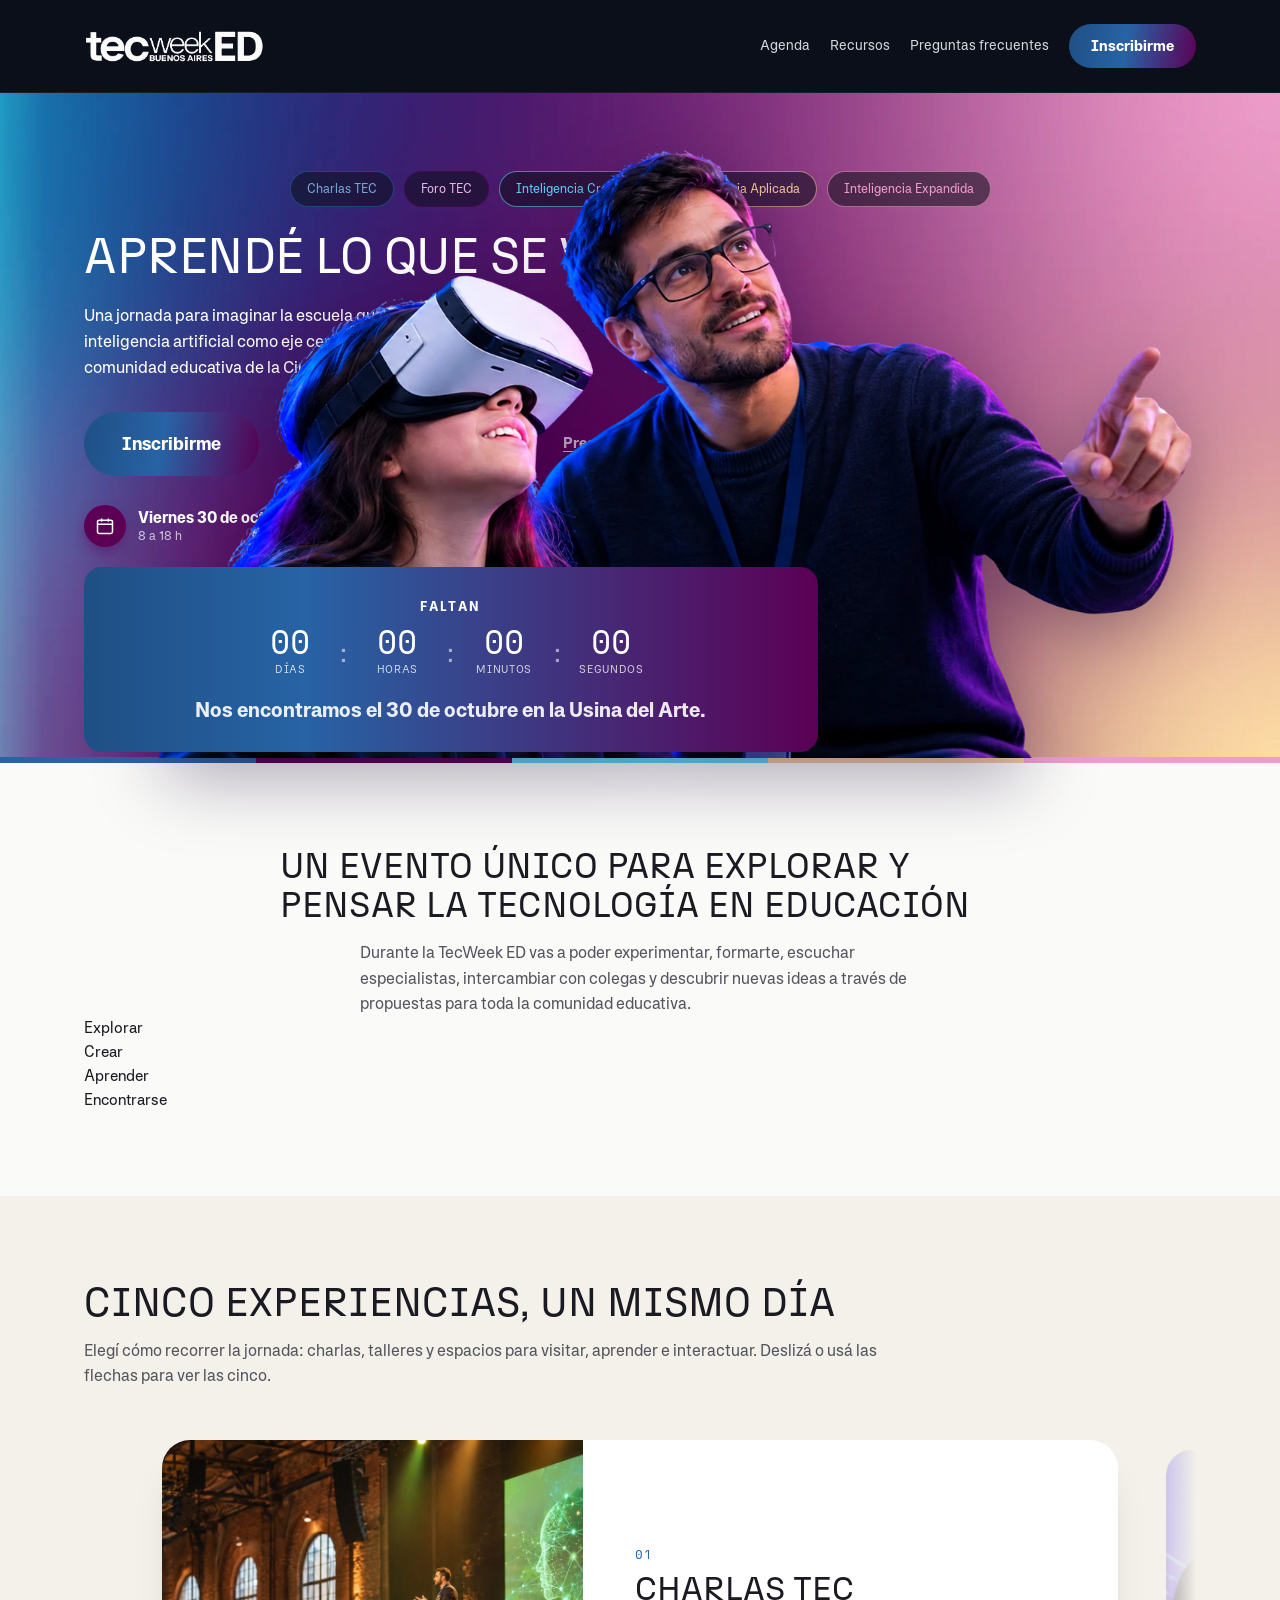
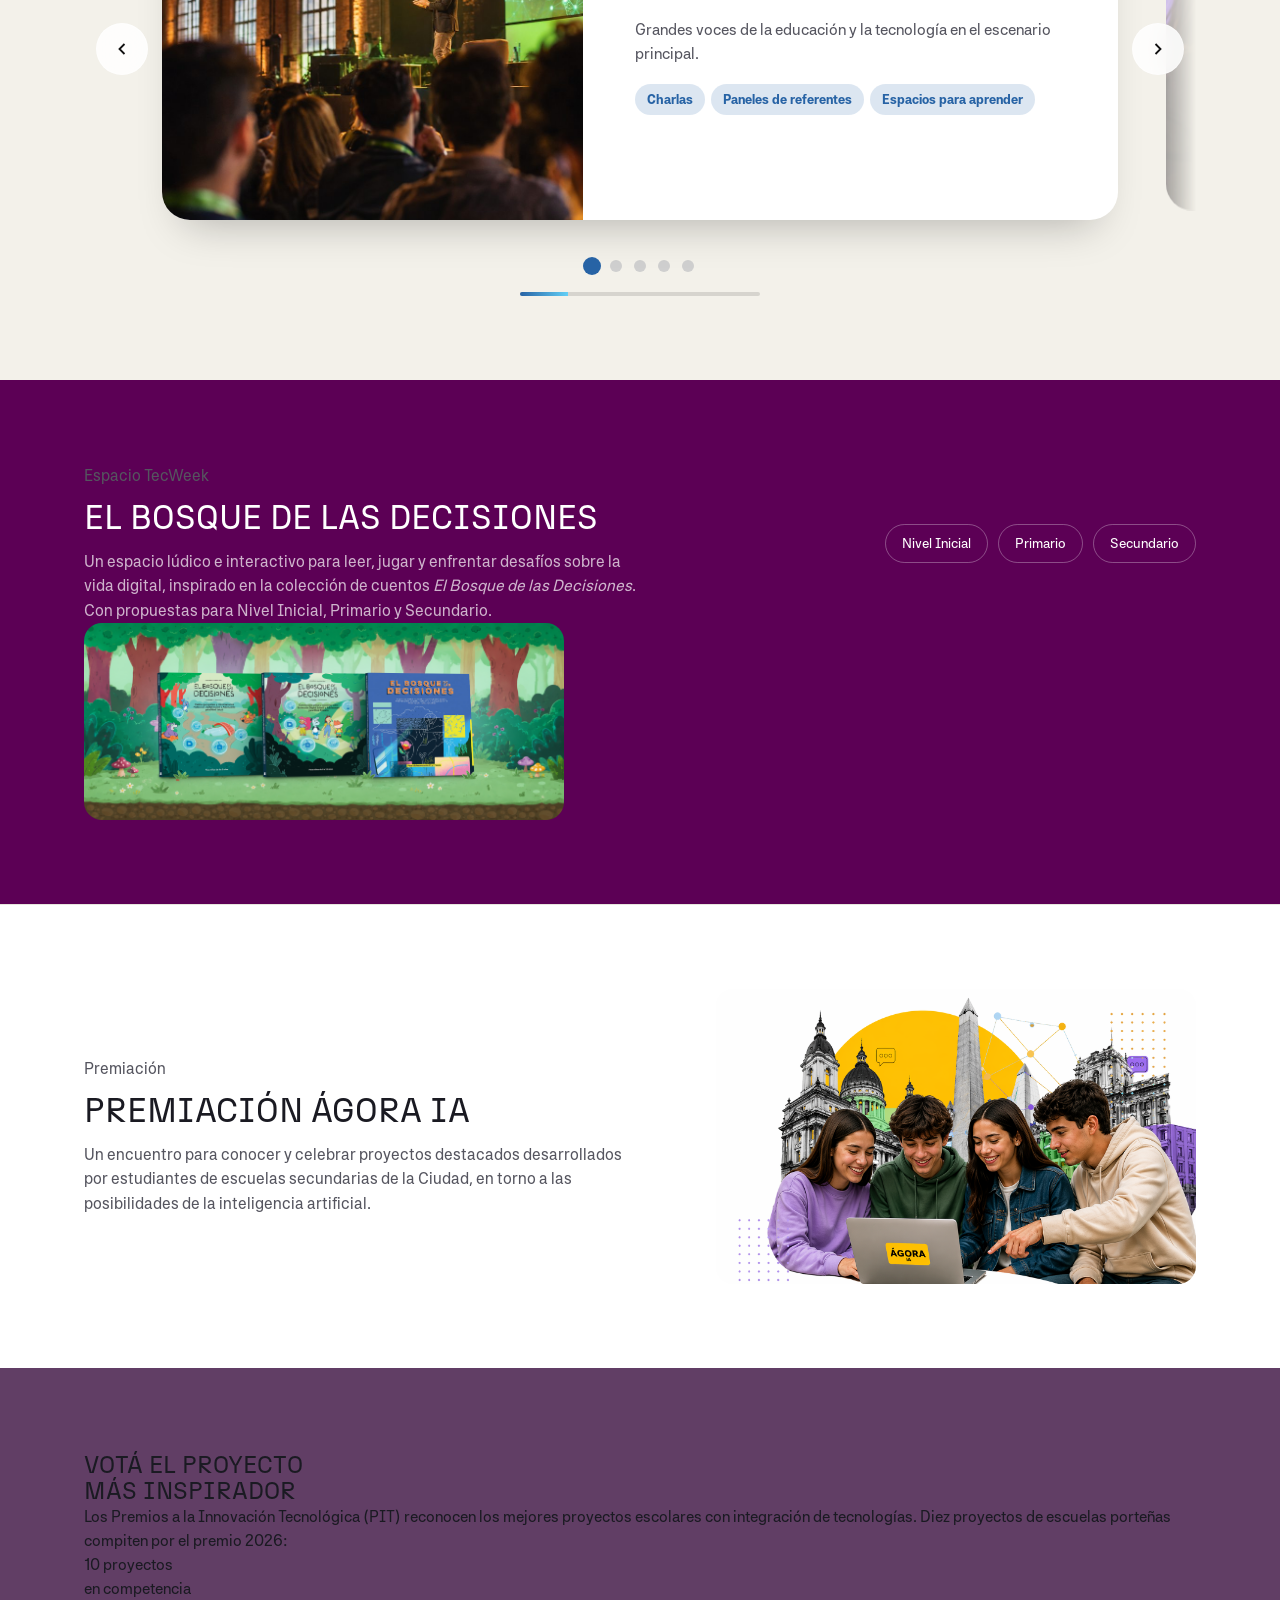
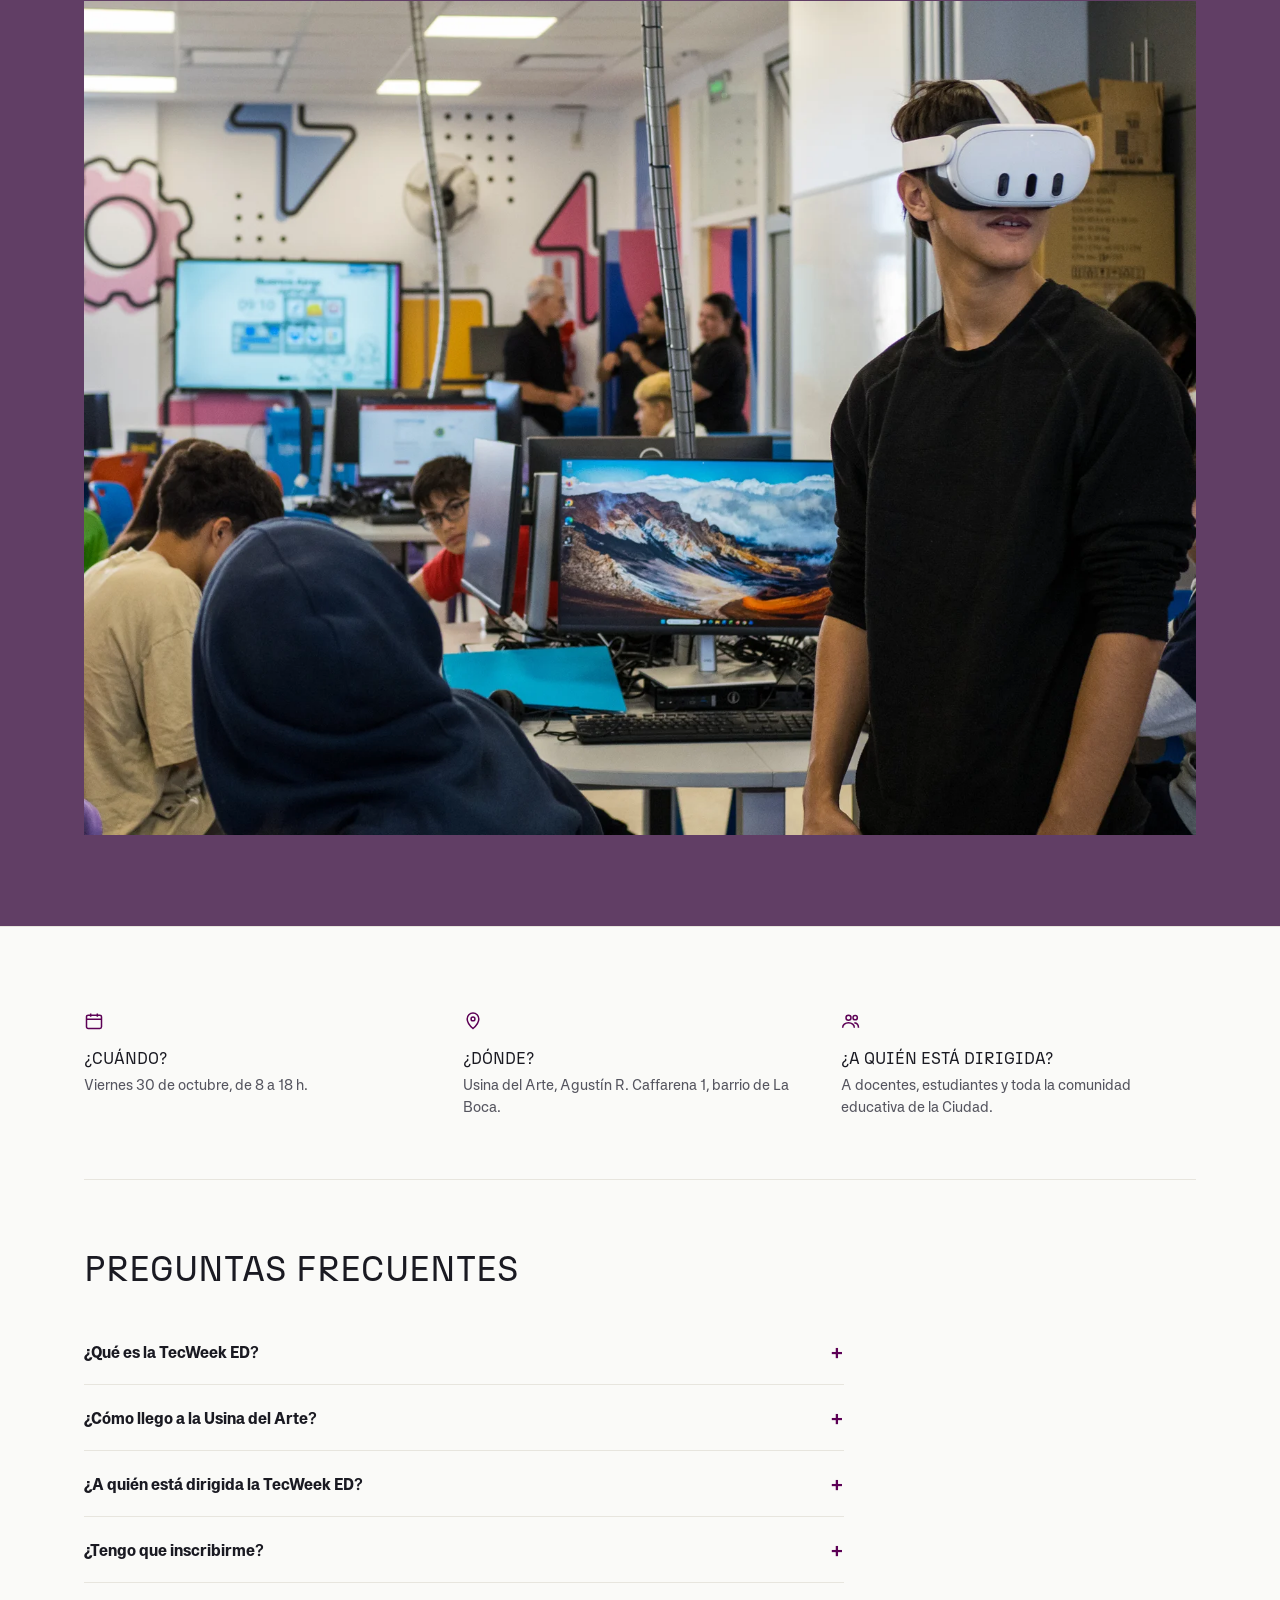
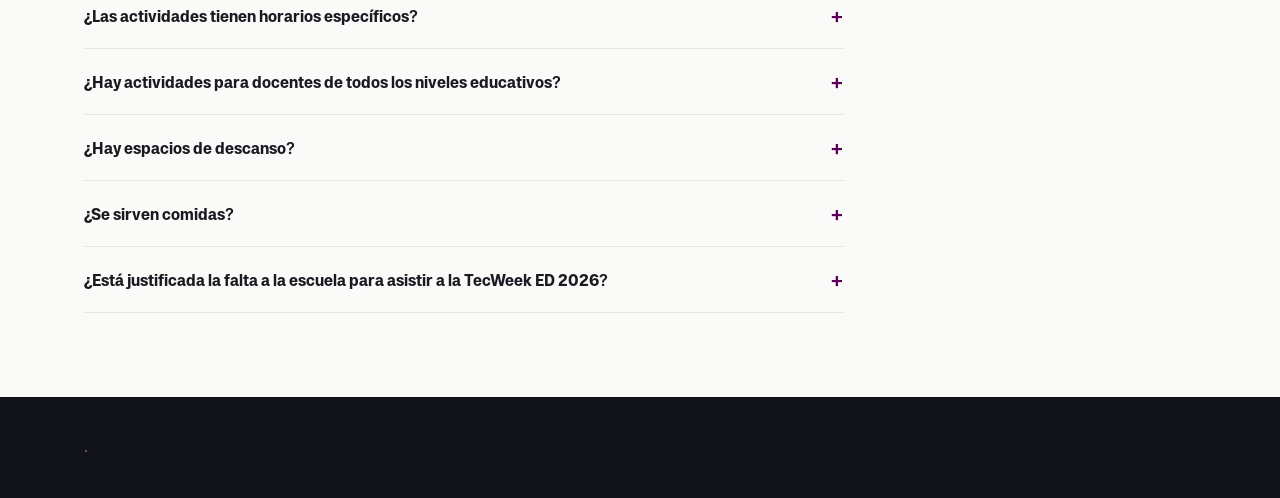
==== commit 17ee5f78: "Add files via upload" ====
--- a/index1.html
+++ b/index1.html
@@ -3,17 +3,15 @@
 <head>
 <meta charset="UTF-8">
 <meta name="viewport" content="width=device-width, initial-scale=1.0">
-<title> TecWeek ED 2026 • 30 de octubre • Usina del Arte</title>
+<title>TecWeek ED 2026 | Buenos Aires</title>
 <meta name="description" content="TecWeek ED 2026: una jornada gratuita para imaginar la escuela que viene, con la inteligencia artificial como eje central. Viernes 30 de octubre, Usina del Arte, La Boca, CABA. Abierta a toda la comunidad educativa.">
 <link rel="canonical" href="https://tecweeked.bue.edu.ar/">
 
-
-<link rel="icon" href="assets/favicon.ico" sizes="any">
-<link rel="icon" type="image/png" sizes="32x32" href="assets/favicon-32x32.png">
-<link rel="icon" type="image/png" sizes="16x16" href="assets/favicon-16x16.png">
-<link rel="apple-touch-icon" sizes="180x180" href="assets/apple-touch-icon.png">
-
-
+<!-- Favicon (usa la mascota C-PAW ya publicada en el sitio) -->
+<link rel="icon" type="image/png" href="assets/robodog.png">
+<link rel="apple-touch-icon" href="assets/robodog.png">
+
+<!-- Open Graph (Facebook, WhatsApp, LinkedIn, etc.) -->
 <meta property="og:type" content="website">
 <meta property="og:url" content="https://tecweeked.bue.edu.ar/">
 <meta property="og:title" content="TecWeek ED 2026 | Buenos Aires">
@@ -21,7 +19,7 @@
 <meta property="og:image" content="https://tecweeked.bue.edu.ar/assets/hero-evento.png">
 <meta property="og:locale" content="es_AR">
 
-
+<!-- Twitter / X Card -->
 <meta name="twitter:card" content="summary_large_image">
 <meta name="twitter:title" content="TecWeek ED 2026 | Buenos Aires">
 <meta name="twitter:description" content="Una jornada gratuita para imaginar la escuela que viene, con la inteligencia artificial como eje central. Viernes 30 de octubre, Usina del Arte, CABA.">
@@ -30,11 +28,7 @@
 <link rel="stylesheet" href="styles.css">
 <link rel="preconnect" href="https://fonts.googleapis.com">
 <link rel="preconnect" href="https://fonts.gstatic.com" crossorigin>
-
-<link rel="preload" href="assets/fonts/N27-Regular.woff2" as="font" type="font/woff2" crossorigin>
-<link rel="preload" href="assets/fonts/Systemia-Regular.woff2" as="font" type="font/woff2" crossorigin>
-<!-- Inter: respaldo para los caracteres que la versión de prueba de Systemia no incluye -->
-<link href="https://fonts.googleapis.com/css2?family=Inter:wght@400;700&display=swap" rel="stylesheet">
+<link href="https://fonts.googleapis.com/css2?family=Sora:wght@400;500;600;700;800&family=Inter:wght@400;500;600&display=swap" rel="stylesheet">
 
 <!-- Google Analytics (GA4) -->
 <!-- Reemplazá G-XXXXXXXXXX por tu Measurement ID real (lo sacás en analytics.google.com) -->
@@ -86,7 +80,7 @@
 </head>
 <body>
 
-
+<!-- ===== HEADER ===== -->
 <header class="site-header" id="header">
   <div class="container header-inner">
     <a href="#top" class="logo">
@@ -104,6 +98,7 @@
       <span></span><span></span><span></span>
     </button>
 
+    <!-- Menú del hamburguesa (solo mobile/tablet): únicamente Agenda, Mapa y Premios PIT -->
     <nav class="main-nav mobile-nav" id="mainNav" aria-label="Menú principal">
       <a href="AGENDA_PDF_PENDIENTE.pdf" target="_blank" rel="noopener">Agenda</a>
       <a href="#top">Recursos</a>
@@ -112,24 +107,24 @@
   </div>
 </header>
 
-
+<!-- ===== BANNER PRINCIPAL ===== -->
 <section class="hero" id="top">
   <div class="container">
     <nav class="chip-nav hero-chip-nav" id="heroChipNav" aria-label="Secciones del evento">
       <a href="#charlas-tec" class="nav-chip nav-chip-verde">Charlas TEC</a>
       <a href="#foro-tec" class="nav-chip nav-chip-violeta">Foro TEC</a>
       <a href="#inteligencia-creativa" class="nav-chip nav-chip-turquesa">Inteligencia Creativa</a>
-    
+      <a href="#inteligencia-aplicada" class="nav-chip nav-chip-naranja">Inteligencia Aplicada</a>
       <a href="#inteligencia-expandida" class="nav-chip nav-chip-rosa">Inteligencia Expandida</a>
     </nav>
-  
+    <!--<img src="assets/tec-logo1.png" alt="TecWeek ED Buenos Aires" class="hero-logo">-->
   </div>
   <div class="container hero-inner">
     <div class="hero-copy">
-      <p class="hero-kicker">TecWeek ED</p>
       <h1 class="hero-title">Aprendé lo que se viene</h1>
       <p class="hero-subtitle">
-        Una jornada para imaginar la escuela que viene con la inteligencia artificial como eje central. Gratuita y abierta para docentes de todos los niveles y modalidades.
+        Una jornada para imaginar la escuela que viene, con la inteligencia artificial
+        como eje central. Gratuita y abierta a toda la comunidad educativa de la Ciudad.
       </p>
 
       <div class="hero-actions">
@@ -141,7 +136,10 @@
           Ver agenda
           <svg viewBox="0 0 24 24" width="17" height="17" fill="none" stroke="currentColor" stroke-width="1.8"><rect x="3" y="5" width="18" height="16" rx="2"/><path d="M3 10h18M8 3v4M16 3v4"/></svg>
         </a>
-       
+        <a href="#faq" class="btn btn-text">
+          Preguntas frecuentes
+          <svg viewBox="0 0 24 24" width="15" height="15" fill="none" stroke="currentColor" stroke-width="2.2"><path d="M9 6l6 6-6 6"/></svg>
+        </a>
       </div>
 
       <div class="hero-meta">
@@ -149,28 +147,23 @@
           <span class="meta-icon meta-icon-violeta">
             <svg class="icon" viewBox="0 0 24 24" fill="none" stroke="currentColor" stroke-width="1.8"><rect x="3" y="5" width="18" height="16" rx="2"/><path d="M3 10h18M8 3v4M16 3v4"/></svg>
           </span>
-          <span>Viernes 30/10<br>8 a 18 h</span>
+          <span>Viernes 30 de octubre<br><small>8 a 18 h</small></span>
         </span>
         <a class="meta-item meta-item-link" href="https://maps.app.goo.gl/82i5AAPUUEQwPE1t6" target="_blank" rel="noopener">
           <span class="meta-icon meta-icon-turquesa">
             <svg class="icon" viewBox="0 0 24 24" fill="none" stroke="currentColor" stroke-width="1.8"><path d="M12 21s7-6.1 7-11.5A7 7 0 0 0 5 9.5C5 14.9 12 21 12 21z"/><circle cx="12" cy="9.5" r="2.3"/></svg>
           </span>
-          <span>Usina del Arte<br>Agustín R. Caffarena 1, CABA</span>
+          <span>Usina del Arte<br><small>La Boca, CABA</small></span>
         </a>
-        <span class="meta-item">
-          <span class="meta-icon meta-icon-rosa">
-            <svg class="icon" viewBox="0 0 24 24" fill="none" stroke="currentColor" stroke-width="1.8"><path d="M17 20v-1a4 4 0 0 0-4-4H7a4 4 0 0 0-4 4v1"/><circle cx="9" cy="7" r="4"/><path d="M23 20v-1a4 4 0 0 0-3-3.87"/><path d="M16 3.13a4 4 0 0 1 0 7.75"/></svg>
-          </span>
-          <span>Para docentes, estudiantes<br>y toda la comunidad educativa de la Ciudad</span>
-        </span>
       </div>
     </div>
 
     <div class="hero-media">
       <picture>
-        <source srcset="assets/ninaVR.webp" type="image/webp">
-        <img src="assets/ninaVR.png" width="900" height="2099" alt="Una estudiante con guardapolvo mirando hacia arriba mientras usa un visor de realidad virtual" class="hero-photo">
+        <source srcset="assets/hero-vr.webp" type="image/webp">
+        <img src="assets/hero-vr.png" width="1384" height="813" alt="Una estudiante con visor de realidad virtual y un docente señalando hacia arriba" class="hero-photo">
       </picture>
+    
     </div>
   </div>
 
@@ -210,9 +203,9 @@
   </div>
 </section>
 
-
+<!-- ===== UN EVENTO ÚNICO (4 EJES) ===== -->
 <section class="section ejes">
-  <div class="container ejes-content">
+  <div class="container ejes-grid">
     <div class="ejes-text">
       <h2>Un evento único para explorar y pensar la tecnología en educación</h2>
       <p>
@@ -221,22 +214,23 @@
         toda la comunidad educativa.
       </p>
     </div>
-    <div class="ejes-image-wrap">
-      <picture>
-        <source srcset="assets/ejes-tira.webp" type="image/webp">
-        <img src="assets/ejes-tira.png" width="1856" height="219" alt="Los cuatro ejes de la TecWeek ED: Explorar, Crear, Aprender y Encontrarse" class="ejes-image">
-      </picture>
-    </div>
-  </div>
-</section>
-
-
+    <ul class="ejes-list">
+      <li class="eje eje-verde">Explorar</li>
+      <li class="eje eje-violeta">Crear</li>
+      <li class="eje eje-turquesa">Aprender</li>
+      <li class="eje eje-naranja">Encontrarse</li>
+    </ul>
+  </div>
+</section>
+
+<!-- ===== CINCO EXPERIENCIAS ===== -->
 <section class="section experiencias" id="espacios">
   <div class="container">
 
-    <h2>Un mismo día, cinco experiencias</h2>
+    <h2>Cinco experiencias, un mismo día</h2>
     <p class="section-intro">
-      Elegí cómo recorrer la jornada: experiencias lúdicas, conversaciones, propuestas para experimentar y espacios de intercambio.<br> Deslizá o usá las flechas para ver las cinco.
+      Elegí cómo recorrer la jornada: charlas, talleres y espacios para visitar,
+      aprender e interactuar. Deslizá o usá las flechas para ver las cinco.
     </p>
 
     <div class="exp-carousel">
@@ -249,12 +243,12 @@
           <div class="exp-slide-copy">
             <span class="exp-slide-index">01</span>
             <h3 class="exp-slide-title">Charlas TEC</h3>
-            <p class="exp-slide-tagline">Destacados referentes en educación, tecnología e innovación comparten ideas y experiencias para pensar la educación del presente y del futuro.</p>
-            <span class="exp-slide-eyebrow">Qué incluye</span>
+            <p class="exp-slide-tagline">Grandes voces de la educación y la tecnología en el escenario principal.</p>
+            
             <ul class="exp-slide-list">
-              <li><em>Charlas</em></li>
-              <li><em>Paneles de referentes</em></li>
-              <li><em>Espacios para aprender</em></li>
+              <li>Charlas</li>
+              <li>Paneles de referentes</li>
+              <li>Espacios para aprender</li>
             </ul>
           </div>
         </article>
@@ -266,12 +260,12 @@
           <div class="exp-slide-copy">
             <span class="exp-slide-index">02</span>
             <h3 class="exp-slide-title">Foro TEC</h3>
-            <p class="exp-slide-tagline">Paneles y conversaciones sobre proyectos y experiencias que están transformando las formas de enseñar y aprender con tecnologías.</p>
-            <span class="exp-slide-eyebrow">Qué incluye</span>
+            <p class="exp-slide-tagline">Debate abierto entre docentes, líderes, startups y gobierno.</p>
+        
             <ul class="exp-slide-list">
-              <li><em>Mesas de discusión</em></li>
-              <li><em>Talleres colaborativos</em></li>
-              <li><em>Espacios para interactuar</em></li>
+              <li>Mesas de discusión</li>
+              <li>Talleres colaborativos</li>
+              <li>Espacios para interactuar</li>
             </ul>
           </div>
         </article>
@@ -283,12 +277,12 @@
           <div class="exp-slide-copy">
             <span class="exp-slide-index">03</span>
             <h3 class="exp-slide-title">Inteligencia Creativa</h3>
-            <p class="exp-slide-tagline">Crear, experimentar e inventar con tecnologías</p>
-              <span class="exp-slide-eyebrow">Qué incluye</span>
+            <p class="exp-slide-tagline">Arte, diseño y creatividad potenciados por la tecnología.</p>
+           
             <ul class="exp-slide-list">
-              <li><em>Lab Tec</em></li>
-              <li><em>Lab Lúdico</em> </li>
-              
+              <li>Espacio Maker · Robot BA</li>
+              <li>Lab Lúdico · Lab Arte</li>
+              <li>Espacios para visitar</li>
             </ul>
           </div>
         </article>
@@ -302,12 +296,12 @@
           <div class="exp-slide-copy">
             <span class="exp-slide-index">04</span>
             <h3 class="exp-slide-title">Inteligencia Aplicada</h3>
-            <p class="exp-slide-tagline">Usar tecnologías en la escuela.</p>
-            <span class="exp-slide-eyebrow">Qué incluye</span>
+            <p class="exp-slide-tagline">IA y herramientas digitales al servicio del aula, hoy.</p>
+    
             <ul class="exp-slide-list">
-              <li><em>Espacio Asistente IA</em></li>
-              <li><em>Entrega de Premios a la Innovación Tecnológica (PIT)</em></li>
-              <li><em>Espacio Escuela Estación BA</em></li>
+              <li>Asistente IA</li>
+              <li>Premios a la Innovación Tecnológica (PIT)</li>
+              <li>Espacio Escuela Estación BA</li>
             </ul>
           </div>
         </article>
@@ -321,11 +315,12 @@
           <div class="exp-slide-copy">
             <span class="exp-slide-index">05</span>
             <h3 class="exp-slide-title">Inteligencia Expandida</h3>
-            <p class="exp-slide-tagline">Tecnologías para ampliar las formas de aprender y de construir conocimiento.</p>
-            <span class="exp-slide-eyebrow">Qué incluye</span>
+            <p class="exp-slide-tagline">Tecnologías para ampliar las formas de aprender y construir conocimiento.</p>
+         
             <ul class="exp-slide-list">
-              <li><em>Espacios formativos en Sala TEC 1 - Sala TEC 2</em></li>
-              
+              <li>Sala TEC 1</li>
+              <li>Sala TEC 2</li>
+              <li>Espacios formativos</li>
             </ul>
           </div>
         </article>
@@ -354,12 +349,12 @@
   </div>
 </section>
 
-
+<!-- ===== BOSQUE DE LAS DECISIONES ===== -->
 <section class="section franja franja-oscura" id="bosque">
   <div class="container">
     <div class="franja-grid">
       <div class="franja-text">
-      
+        <p class="section-label section-label-claro">Espacio TecWeek</p>
         <h2 class="claro">El Bosque de las Decisiones</h2>
         <p class="claro-sub">
           Un espacio lúdico e interactivo para leer, jugar y enfrentar desafíos sobre
@@ -367,11 +362,11 @@
           Decisiones</em>. Con propuestas para Nivel Inicial, Primario y Secundario.
         </p>
       </div>
-      <!--<div class="franja-tags">
+      <div class="franja-tags">
         <span class="tag">Nivel Inicial</span>
         <span class="tag">Primario</span>
         <span class="tag">Secundario</span>
-      </div>-->
+      </div>
     </div>
     <div class="bosque-media">
       <img src="assets/bosque-decisiones-covers.png" alt="Las tres portadas de la colección El Bosque de las Decisiones, para Nivel Inicial, Primario y Secundario" class="bosque-img">
@@ -381,13 +376,13 @@
 
 
 
-
-<section class="section franja franja-gradiente" id="agora-ia">
+<!-- ===== PREMIACIÓN ÁGORA IA ===== -->
+<section class="section franja" id="agora-ia">
   <div class="container franja-grid">
     <div class="franja-text">
-    
-      <h2 class="claro">Premiación Ágora IA</h2>
-      <p class="claro-sub">
+      <p class="section-label">Premiación</p>
+      <h2>Premiación Ágora IA</h2>
+      <p>
         Un encuentro para conocer y celebrar proyectos destacados desarrollados por
         estudiantes de escuelas secundarias de la Ciudad, en torno a las posibilidades
         de la inteligencia artificial.
@@ -399,11 +394,39 @@
   </div>
 </section>
 
-
-
-
-
-
+<!-- ===== PREMIOS PIT ===== -->
+<section class="section pit" id="pit">
+  <div class="container">
+    <div class="pit-card">
+      <div class="pit-text">
+        <h2>Votá el proyecto<br>más inspirador</h2>
+        <p>
+          Los Premios a la Innovación Tecnológica (PIT) reconocen los mejores proyectos
+          escolares con integración de tecnologías. Diez proyectos de escuelas porteñas
+          compiten por el premio 2026:
+        </p>
+        <div class="pit-stat">
+          <span class="pit-stat-number">10</span>
+          <span class="pit-stat-label">proyectos<br>en competencia</span>
+        </div>
+        <!--
+          Para habilitar la votación cuando tengas el link:
+          reemplazá este <button disabled> por un <a href="TU_LINK_DE_VOTACION" target="_blank" rel="noopener" class="pit-vote-btn">
+          (ver instrucciones completas en el chat).
+        
+        <button class="pit-vote-btn" disabled title="El link de votación se habilita más adelante">
+          Votar ahora <span>&rarr;</span>
+        </button>-->
+      </div>
+      <div class="pit-media">
+        <img src="assets/pit-photo.png" alt="Proyecto ganador de los Premios PIT" class="pit-photo">
+      </div>
+    </div>
+  </div>
+</section>
+
+
+<!-- ===== INFO + FAQ ===== -->
 <section class="section info-faq" id="faq">
   <div class="container">
     <div class="info-grid">
@@ -520,7 +543,7 @@
   </div>
 </section>
 
-
+<!-- ===== FOOTER ===== -->
 <footer class="site-footer">
   <div class="container footer-inner">
     <p class="footer-note"><em>.</em></p>
--- a/styles.css
+++ b/styles.css
@@ -271,6 +271,18 @@
   white-space: nowrap;
 }
 .header-actions .link-hide-mobile:hover { color: #fff; }
+
+.header-social {
+  display: inline-flex;
+  align-items: center;
+  justify-content: center;
+  width: 34px;
+  height: 34px;
+  border-radius: 50%;
+  transition: background .15s ease, color .15s ease;
+}
+.header-social .icon { width: 30px; height: 30px; }
+.header-social:hover { color: #fff; background: rgba(255,255,255,.12); }
 
 .header-actions .btn-primary span { display: inline-block; transition: transform .15s ease; }
 .header-actions .btn-primary:hover span { transform: translateX(2px); }
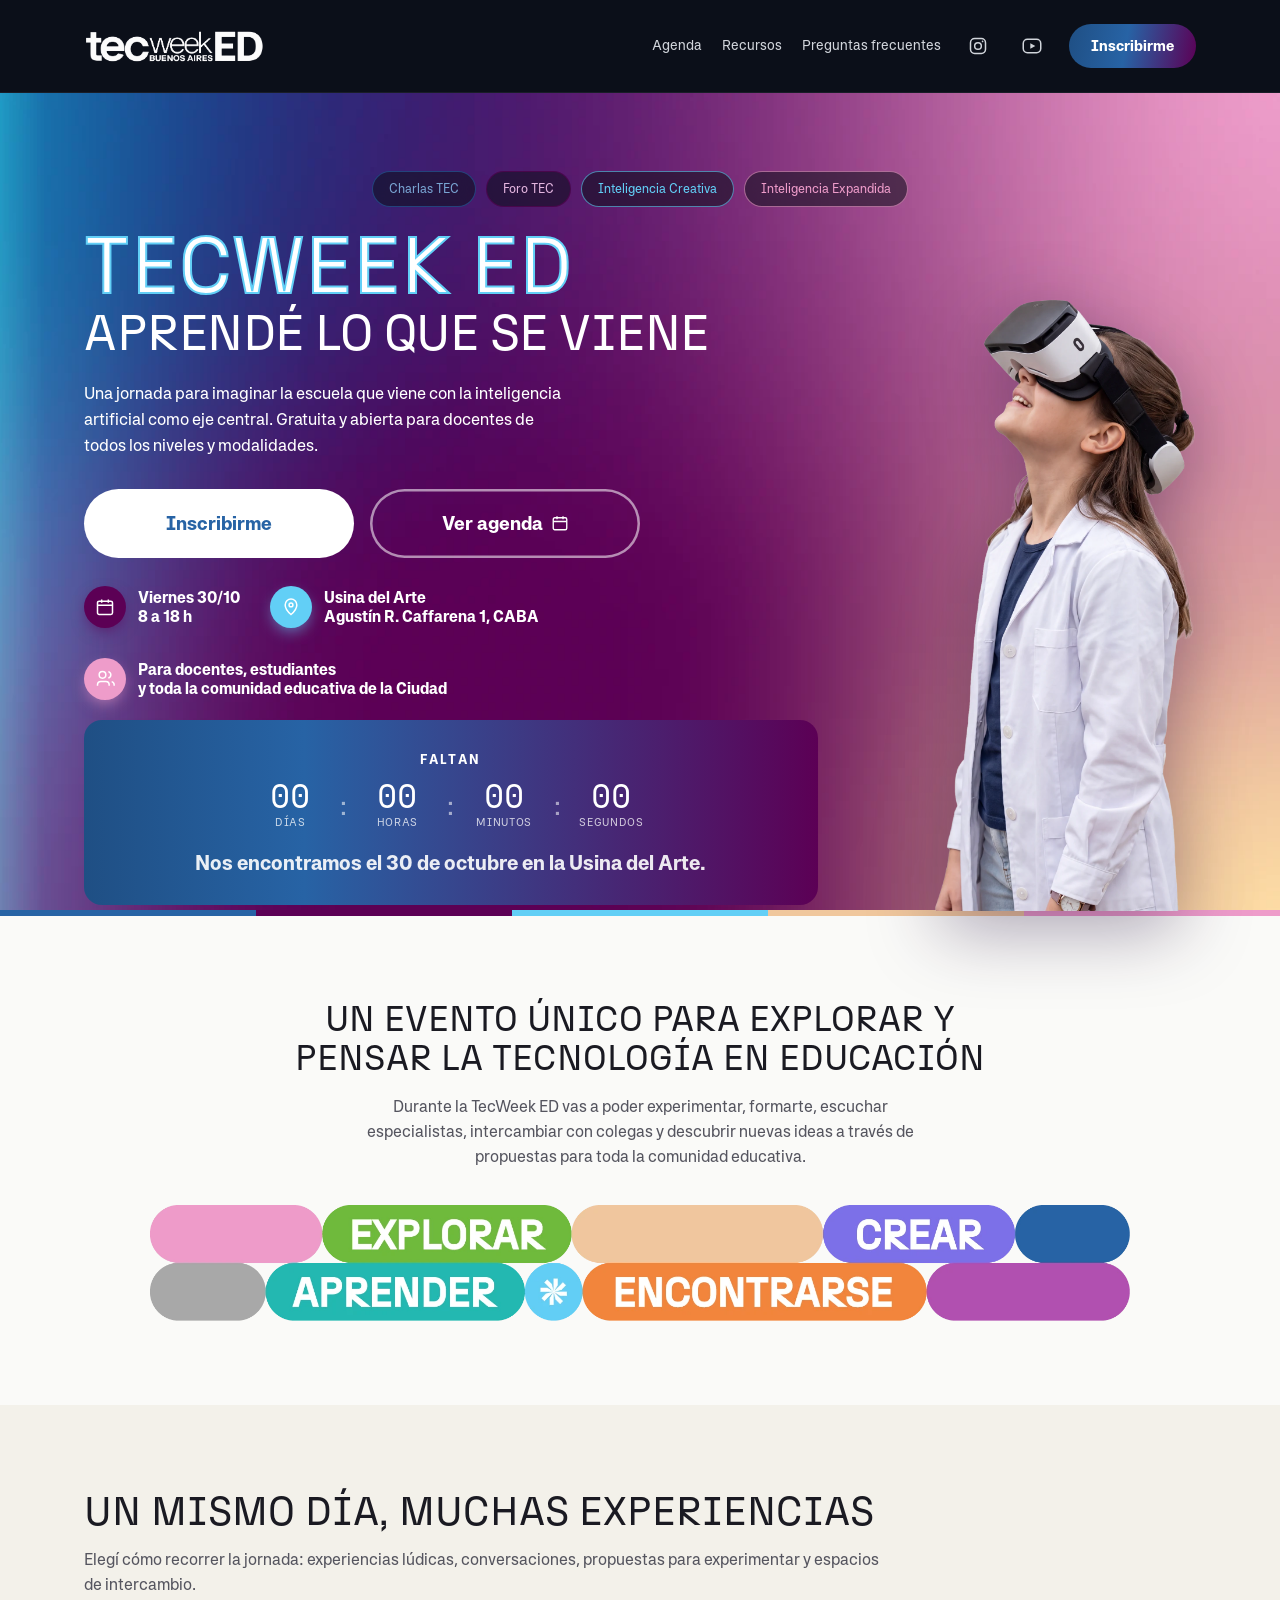
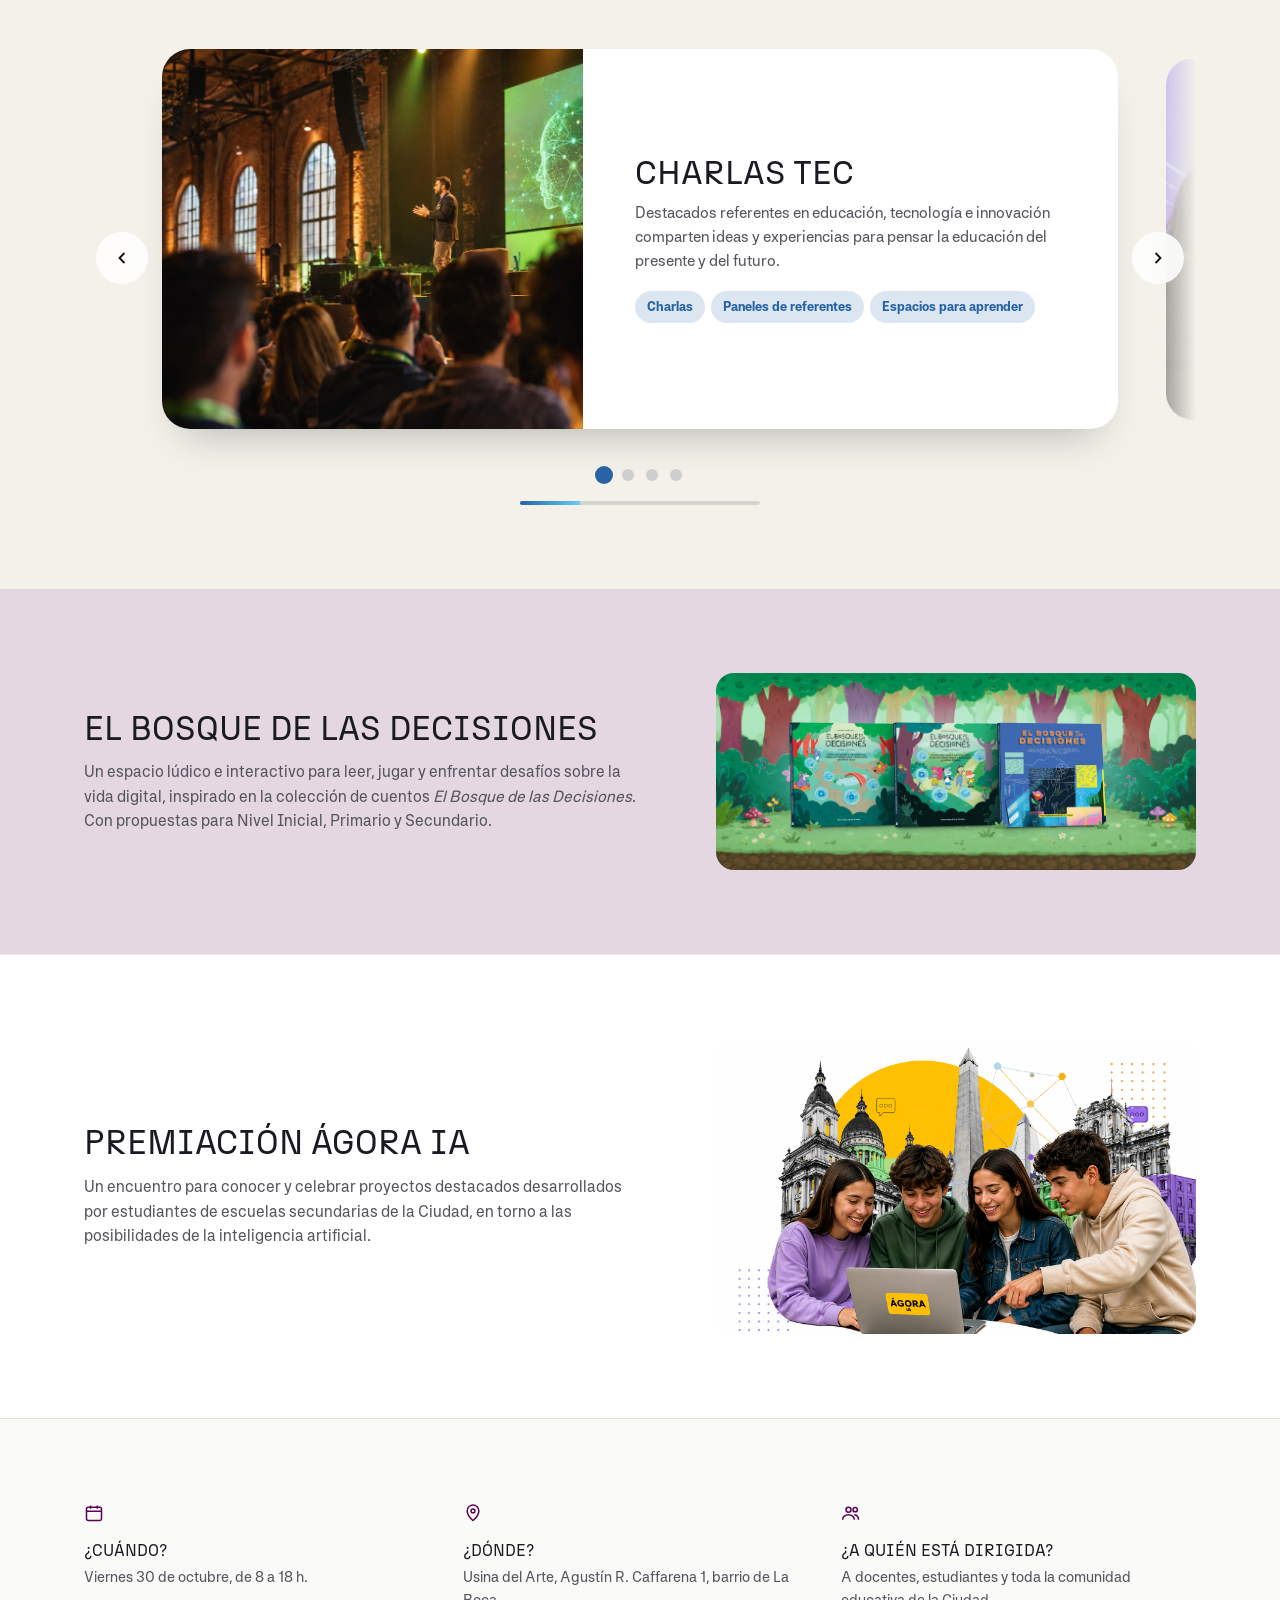
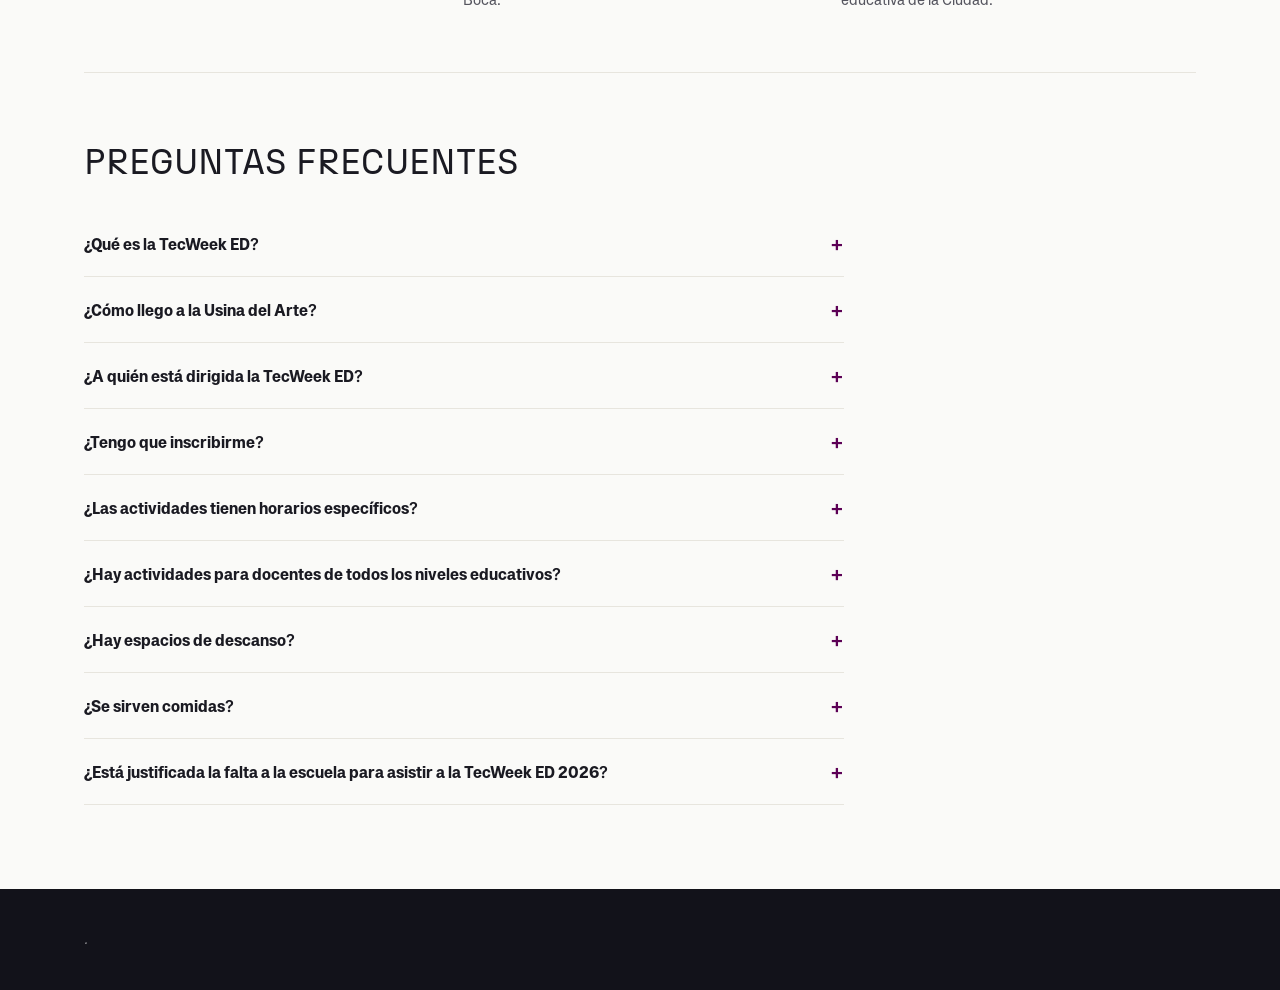
==== commit 1f197eb2: "Add files via upload" ====
--- a/index1.html
+++ b/index1.html
@@ -3,15 +3,17 @@
 <head>
 <meta charset="UTF-8">
 <meta name="viewport" content="width=device-width, initial-scale=1.0">
-<title>TecWeek ED 2026 | Buenos Aires</title>
+<title> TecWeek ED 2026 • 30 de octubre • Usina del Arte</title>
 <meta name="description" content="TecWeek ED 2026: una jornada gratuita para imaginar la escuela que viene, con la inteligencia artificial como eje central. Viernes 30 de octubre, Usina del Arte, La Boca, CABA. Abierta a toda la comunidad educativa.">
 <link rel="canonical" href="https://tecweeked.bue.edu.ar/">
 
-<!-- Favicon (usa la mascota C-PAW ya publicada en el sitio) -->
-<link rel="icon" type="image/png" href="assets/robodog.png">
-<link rel="apple-touch-icon" href="assets/robodog.png">
-
-<!-- Open Graph (Facebook, WhatsApp, LinkedIn, etc.) -->
+
+<link rel="icon" href="assets/favicon.ico" sizes="any">
+<link rel="icon" type="image/png" sizes="32x32" href="assets/favicon-32x32.png">
+<link rel="icon" type="image/png" sizes="16x16" href="assets/favicon-16x16.png">
+<link rel="apple-touch-icon" sizes="180x180" href="assets/apple-touch-icon.png">
+
+
 <meta property="og:type" content="website">
 <meta property="og:url" content="https://tecweeked.bue.edu.ar/">
 <meta property="og:title" content="TecWeek ED 2026 | Buenos Aires">
@@ -19,7 +21,7 @@
 <meta property="og:image" content="https://tecweeked.bue.edu.ar/assets/hero-evento.png">
 <meta property="og:locale" content="es_AR">
 
-<!-- Twitter / X Card -->
+
 <meta name="twitter:card" content="summary_large_image">
 <meta name="twitter:title" content="TecWeek ED 2026 | Buenos Aires">
 <meta name="twitter:description" content="Una jornada gratuita para imaginar la escuela que viene, con la inteligencia artificial como eje central. Viernes 30 de octubre, Usina del Arte, CABA.">
@@ -28,7 +30,11 @@
 <link rel="stylesheet" href="styles.css">
 <link rel="preconnect" href="https://fonts.googleapis.com">
 <link rel="preconnect" href="https://fonts.gstatic.com" crossorigin>
-<link href="https://fonts.googleapis.com/css2?family=Sora:wght@400;500;600;700;800&family=Inter:wght@400;500;600&display=swap" rel="stylesheet">
+
+<link rel="preload" href="assets/fonts/N27-Regular.woff2" as="font" type="font/woff2" crossorigin>
+<link rel="preload" href="assets/fonts/Systemia-Regular.woff2" as="font" type="font/woff2" crossorigin>
+<!-- Inter: respaldo para los caracteres que la versión de prueba de Systemia no incluye -->
+<link href="https://fonts.googleapis.com/css2?family=Inter:wght@400;700&display=swap" rel="stylesheet">
 
 <!-- Google Analytics (GA4) -->
 <!-- Reemplazá G-XXXXXXXXXX por tu Measurement ID real (lo sacás en analytics.google.com) -->
@@ -80,7 +86,7 @@
 </head>
 <body>
 
-<!-- ===== HEADER ===== -->
+
 <header class="site-header" id="header">
   <div class="container header-inner">
     <a href="#top" class="logo">
@@ -91,6 +97,12 @@
       <a href="AGENDA_PDF_PENDIENTE.pdf" class="link-hide-mobile" target="_blank" rel="noopener">Agenda</a>
       <a href="#top" class="link-hide-mobile">Recursos</a>
       <a href="#faq" class="link-hide-mobile">Preguntas frecuentes</a>
+      <a href="https://www.instagram.com/educacionba" class="header-social link-hide-mobile" target="_blank" rel="noopener" aria-label="Seguinos en Instagram">
+        <svg class="icon" viewBox="0 0 24 24" fill="none" stroke="currentColor" stroke-width="1.8"><rect x="3" y="3" width="18" height="18" rx="5"/><circle cx="12" cy="12" r="4"/><circle cx="17.5" cy="6.5" r="1" fill="currentColor" stroke="none"/></svg>
+      </a>
+      <a href="YOUTUBE_LINK_PENDIENTE" class="header-social link-hide-mobile" target="_blank" rel="noopener" aria-label="Mirá nuestros videos en YouTube">
+        <svg class="icon" viewBox="0 0 24 24" fill="none" stroke="currentColor" stroke-width="1.8"><rect x="1.5" y="4" width="21" height="16" rx="5"/><path d="M10 8.7v6.6l6-3.3-6-3.3z" fill="currentColor" stroke="none"/></svg>
+      </a>
       <a href="LINK_INSCRIPCION_PENDIENTE" class="btn btn-primary" target="_blank" rel="noopener">Inscribirme </a>
     </div>
 
@@ -98,33 +110,40 @@
       <span></span><span></span><span></span>
     </button>
 
-    <!-- Menú del hamburguesa (solo mobile/tablet): únicamente Agenda, Mapa y Premios PIT -->
     <nav class="main-nav mobile-nav" id="mainNav" aria-label="Menú principal">
-      <a href="AGENDA_PDF_PENDIENTE.pdf" target="_blank" rel="noopener">Agenda</a>
-      <a href="#top">Recursos</a>
-      <a href="#faq">Preguntas frecuentes</a>
+      <a href="AGENDA_PDF_PENDIENTE.pdf" class="mobile-nav-btn" target="_blank" rel="noopener">Agenda</a>
+      <a href="#top" class="mobile-nav-link">Recursos</a>
+      <a href="#faq" class="mobile-nav-link">Preguntas frecuentes</a>
+      <div class="mobile-nav-social">
+        <a href="https://www.instagram.com/educacionba" target="_blank" rel="noopener" aria-label="Seguinos en Instagram">
+          <svg class="icon" viewBox="0 0 24 24" fill="none" stroke="currentColor" stroke-width="1.8"><rect x="3" y="3" width="18" height="18" rx="5"/><circle cx="12" cy="12" r="4"/><circle cx="17.5" cy="6.5" r="1" fill="currentColor" stroke="none"/></svg>
+        </a>
+        <a href="YOUTUBE_LINK_PENDIENTE" target="_blank" rel="noopener" aria-label="Mirá nuestros videos en YouTube">
+          <svg class="icon" viewBox="0 0 24 24" fill="none" stroke="currentColor" stroke-width="1.8"><rect x="1.5" y="4" width="21" height="16" rx="5"/><path d="M10 8.7v6.6l6-3.3-6-3.3z" fill="currentColor" stroke="none"/></svg>
+        </a>
+      </div>
     </nav>
   </div>
 </header>
 
-<!-- ===== BANNER PRINCIPAL ===== -->
+
 <section class="hero" id="top">
   <div class="container">
     <nav class="chip-nav hero-chip-nav" id="heroChipNav" aria-label="Secciones del evento">
       <a href="#charlas-tec" class="nav-chip nav-chip-verde">Charlas TEC</a>
       <a href="#foro-tec" class="nav-chip nav-chip-violeta">Foro TEC</a>
       <a href="#inteligencia-creativa" class="nav-chip nav-chip-turquesa">Inteligencia Creativa</a>
-      <a href="#inteligencia-aplicada" class="nav-chip nav-chip-naranja">Inteligencia Aplicada</a>
+    
       <a href="#inteligencia-expandida" class="nav-chip nav-chip-rosa">Inteligencia Expandida</a>
     </nav>
-    <!--<img src="assets/tec-logo1.png" alt="TecWeek ED Buenos Aires" class="hero-logo">-->
+  
   </div>
   <div class="container hero-inner">
     <div class="hero-copy">
+      <p class="hero-kicker">TecWeek ED</p>
       <h1 class="hero-title">Aprendé lo que se viene</h1>
       <p class="hero-subtitle">
-        Una jornada para imaginar la escuela que viene, con la inteligencia artificial
-        como eje central. Gratuita y abierta a toda la comunidad educativa de la Ciudad.
+        Una jornada para imaginar la escuela que viene con la inteligencia artificial como eje central. Gratuita y abierta para docentes de todos los niveles y modalidades.
       </p>
 
       <div class="hero-actions">
@@ -136,10 +155,7 @@
           Ver agenda
           <svg viewBox="0 0 24 24" width="17" height="17" fill="none" stroke="currentColor" stroke-width="1.8"><rect x="3" y="5" width="18" height="16" rx="2"/><path d="M3 10h18M8 3v4M16 3v4"/></svg>
         </a>
-        <a href="#faq" class="btn btn-text">
-          Preguntas frecuentes
-          <svg viewBox="0 0 24 24" width="15" height="15" fill="none" stroke="currentColor" stroke-width="2.2"><path d="M9 6l6 6-6 6"/></svg>
-        </a>
+       
       </div>
 
       <div class="hero-meta">
@@ -147,23 +163,28 @@
           <span class="meta-icon meta-icon-violeta">
             <svg class="icon" viewBox="0 0 24 24" fill="none" stroke="currentColor" stroke-width="1.8"><rect x="3" y="5" width="18" height="16" rx="2"/><path d="M3 10h18M8 3v4M16 3v4"/></svg>
           </span>
-          <span>Viernes 30 de octubre<br><small>8 a 18 h</small></span>
+          <span>Viernes 30/10<br>8 a 18 h</span>
         </span>
         <a class="meta-item meta-item-link" href="https://maps.app.goo.gl/82i5AAPUUEQwPE1t6" target="_blank" rel="noopener">
           <span class="meta-icon meta-icon-turquesa">
             <svg class="icon" viewBox="0 0 24 24" fill="none" stroke="currentColor" stroke-width="1.8"><path d="M12 21s7-6.1 7-11.5A7 7 0 0 0 5 9.5C5 14.9 12 21 12 21z"/><circle cx="12" cy="9.5" r="2.3"/></svg>
           </span>
-          <span>Usina del Arte<br><small>La Boca, CABA</small></span>
+          <span>Usina del Arte<br>Agustín R. Caffarena 1, CABA</span>
         </a>
+        <span class="meta-item">
+          <span class="meta-icon meta-icon-rosa">
+            <svg class="icon" viewBox="0 0 24 24" fill="none" stroke="currentColor" stroke-width="1.8"><path d="M17 20v-1a4 4 0 0 0-4-4H7a4 4 0 0 0-4 4v1"/><circle cx="9" cy="7" r="4"/><path d="M23 20v-1a4 4 0 0 0-3-3.87"/><path d="M16 3.13a4 4 0 0 1 0 7.75"/></svg>
+          </span>
+          <span>Para docentes, estudiantes<br>y toda la comunidad educativa de la Ciudad</span>
+        </span>
       </div>
     </div>
 
     <div class="hero-media">
       <picture>
-        <source srcset="assets/hero-vr.webp" type="image/webp">
-        <img src="assets/hero-vr.png" width="1384" height="813" alt="Una estudiante con visor de realidad virtual y un docente señalando hacia arriba" class="hero-photo">
+        <source srcset="assets/ninaVR.webp" type="image/webp">
+        <img src="assets/ninaVR.png" width="900" height="2099" alt="Una estudiante con guardapolvo mirando hacia arriba mientras usa un visor de realidad virtual" class="hero-photo">
       </picture>
-    
     </div>
   </div>
 
@@ -203,9 +224,9 @@
   </div>
 </section>
 
-<!-- ===== UN EVENTO ÚNICO (4 EJES) ===== -->
+
 <section class="section ejes">
-  <div class="container ejes-grid">
+  <div class="container ejes-content">
     <div class="ejes-text">
       <h2>Un evento único para explorar y pensar la tecnología en educación</h2>
       <p>
@@ -214,23 +235,22 @@
         toda la comunidad educativa.
       </p>
     </div>
-    <ul class="ejes-list">
-      <li class="eje eje-verde">Explorar</li>
-      <li class="eje eje-violeta">Crear</li>
-      <li class="eje eje-turquesa">Aprender</li>
-      <li class="eje eje-naranja">Encontrarse</li>
-    </ul>
+    <div class="ejes-image-wrap">
+      <picture>
+        <source srcset="assets/ejes-tira.webp" type="image/webp">
+        <img src="assets/ejes-tira.png" width="1856" height="219" alt="Los cuatro ejes de la TecWeek ED: Explorar, Crear, Aprender y Encontrarse" class="ejes-image">
+      </picture>
+    </div>
   </div>
 </section>
 
-<!-- ===== CINCO EXPERIENCIAS ===== -->
+
 <section class="section experiencias" id="espacios">
   <div class="container">
 
-    <h2>Cinco experiencias, un mismo día</h2>
+    <h2> Un mismo día, muchas experiencias</h2>
     <p class="section-intro">
-      Elegí cómo recorrer la jornada: charlas, talleres y espacios para visitar,
-      aprender e interactuar. Deslizá o usá las flechas para ver las cinco.
+      Elegí cómo recorrer la jornada: experiencias lúdicas, conversaciones, propuestas para experimentar y espacios de intercambio. 
     </p>
 
     <div class="exp-carousel">
@@ -241,10 +261,10 @@
             <img src="assets/exp-01-charlas-tec.jpg" alt="Orador presentando sobre inteligencia artificial en el escenario principal, con el público en primer plano" class="exp-slide-photo" loading="lazy">
           </div>
           <div class="exp-slide-copy">
-            <span class="exp-slide-index">01</span>
+          
             <h3 class="exp-slide-title">Charlas TEC</h3>
-            <p class="exp-slide-tagline">Grandes voces de la educación y la tecnología en el escenario principal.</p>
-            
+            <p class="exp-slide-tagline">Destacados referentes en educación, tecnología e innovación comparten ideas y experiencias para pensar la educación del presente y del futuro.</p>
+     
             <ul class="exp-slide-list">
               <li>Charlas</li>
               <li>Paneles de referentes</li>
@@ -258,10 +278,10 @@
             <img src="assets/exp-02-foro-tec.jpg" alt="Panel de discusión con varias personas conversando alrededor de una mesa" class="exp-slide-photo" loading="lazy">
           </div>
           <div class="exp-slide-copy">
-            <span class="exp-slide-index">02</span>
+        
             <h3 class="exp-slide-title">Foro TEC</h3>
-            <p class="exp-slide-tagline">Debate abierto entre docentes, líderes, startups y gobierno.</p>
-        
+            <p class="exp-slide-tagline">Paneles y conversaciones sobre proyectos y experiencias que están transformando las formas de enseñar y aprender con tecnologías.</p>
+         
             <ul class="exp-slide-list">
               <li>Mesas de discusión</li>
               <li>Talleres colaborativos</li>
@@ -275,36 +295,19 @@
             <img src="assets/exp-03-inteligencia-creativa.jpg" alt="Manos armando un robot con componentes electrónicos en un taller maker" class="exp-slide-photo" loading="lazy">
           </div>
           <div class="exp-slide-copy">
-            <span class="exp-slide-index">03</span>
+         
             <h3 class="exp-slide-title">Inteligencia Creativa</h3>
-            <p class="exp-slide-tagline">Arte, diseño y creatividad potenciados por la tecnología.</p>
-           
+            <p class="exp-slide-tagline">Crear, experimentar e inventar con tecnologías</p>
+       
             <ul class="exp-slide-list">
-              <li>Espacio Maker · Robot BA</li>
-              <li>Lab Lúdico · Lab Arte</li>
-              <li>Espacios para visitar</li>
+              <li>Lab Tec</li>
+              <li>Lab Lúdico </li>
+              
             </ul>
           </div>
         </article>
 
-        <article class="exp-slide exp-naranja">
-          <div class="exp-slide-visual exp-slide-visual-placeholder">
-            <div class="exp-slide-icon">
-              <svg viewBox="0 0 24 24" fill="none" stroke="currentColor" stroke-width="1.8"><rect x="5" y="5" width="14" height="14" rx="2"/><path d="M9 9h6v6H9zM3 9h2M3 15h2M19 9h2M19 15h2M9 3v2M15 3v2M9 19v2M15 19v2"/></svg>
-            </div>
-          </div>
-          <div class="exp-slide-copy">
-            <span class="exp-slide-index">04</span>
-            <h3 class="exp-slide-title">Inteligencia Aplicada</h3>
-            <p class="exp-slide-tagline">IA y herramientas digitales al servicio del aula, hoy.</p>
-    
-            <ul class="exp-slide-list">
-              <li>Asistente IA</li>
-              <li>Premios a la Innovación Tecnológica (PIT)</li>
-              <li>Espacio Escuela Estación BA</li>
-            </ul>
-          </div>
-        </article>
+  
 
         <article class="exp-slide exp-rosa">
           <div class="exp-slide-visual exp-slide-visual-placeholder">
@@ -313,14 +316,13 @@
             </div>
           </div>
           <div class="exp-slide-copy">
-            <span class="exp-slide-index">05</span>
+         
             <h3 class="exp-slide-title">Inteligencia Expandida</h3>
-            <p class="exp-slide-tagline">Tecnologías para ampliar las formas de aprender y construir conocimiento.</p>
-         
+            <p class="exp-slide-tagline">Tecnologías para ampliar las formas de aprender y de construir conocimiento.</p>
+          
             <ul class="exp-slide-list">
-              <li>Sala TEC 1</li>
-              <li>Sala TEC 2</li>
-              <li>Espacios formativos</li>
+              <li>Espacios formativos en Sala TEC 1 - Sala TEC 2</li>
+              
             </ul>
           </div>
         </article>
@@ -339,7 +341,6 @@
       <button class="exp-dot exp-verde is-active" type="button" data-exp-dot aria-label="Ir a Charlas TEC" aria-selected="true"></button>
       <button class="exp-dot exp-violeta" type="button" data-exp-dot aria-label="Ir a Foro TEC" aria-selected="false"></button>
       <button class="exp-dot exp-turquesa" type="button" data-exp-dot aria-label="Ir a Inteligencia Creativa" aria-selected="false"></button>
-      <button class="exp-dot exp-naranja" type="button" data-exp-dot aria-label="Ir a Inteligencia Aplicada" aria-selected="false"></button>
       <button class="exp-dot exp-rosa" type="button" data-exp-dot aria-label="Ir a Inteligencia Expandida" aria-selected="false"></button>
     </div>
     <div class="exp-progress" aria-hidden="true">
@@ -349,24 +350,22 @@
   </div>
 </section>
 
-<!-- ===== BOSQUE DE LAS DECISIONES ===== -->
-<section class="section franja franja-oscura" id="bosque">
-  <div class="container">
-    <div class="franja-grid">
-      <div class="franja-text">
-        <p class="section-label section-label-claro">Espacio TecWeek</p>
-        <h2 class="claro">El Bosque de las Decisiones</h2>
-        <p class="claro-sub">
-          Un espacio lúdico e interactivo para leer, jugar y enfrentar desafíos sobre
-          la vida digital, inspirado en la colección de cuentos <em>El Bosque de las
-          Decisiones</em>. Con propuestas para Nivel Inicial, Primario y Secundario.
-        </p>
-      </div>
-      <div class="franja-tags">
+
+<section class="section franja franja-violeta" id="bosque">
+  <div class="container franja-grid">
+    <div class="franja-text">
+
+      <h2>El Bosque de las Decisiones</h2>
+      <p>
+        Un espacio lúdico e interactivo para leer, jugar y enfrentar desafíos sobre
+        la vida digital, inspirado en la colección de cuentos <em>El Bosque de las
+        Decisiones</em>. Con propuestas para Nivel Inicial, Primario y Secundario.
+      </p>
+      <!--<div class="franja-tags">
         <span class="tag">Nivel Inicial</span>
         <span class="tag">Primario</span>
         <span class="tag">Secundario</span>
-      </div>
+      </div>-->
     </div>
     <div class="bosque-media">
       <img src="assets/bosque-decisiones-covers.png" alt="Las tres portadas de la colección El Bosque de las Decisiones, para Nivel Inicial, Primario y Secundario" class="bosque-img">
@@ -376,11 +375,11 @@
 
 
 
-<!-- ===== PREMIACIÓN ÁGORA IA ===== -->
+
 <section class="section franja" id="agora-ia">
   <div class="container franja-grid">
     <div class="franja-text">
-      <p class="section-label">Premiación</p>
+    
       <h2>Premiación Ágora IA</h2>
       <p>
         Un encuentro para conocer y celebrar proyectos destacados desarrollados por
@@ -394,39 +393,11 @@
   </div>
 </section>
 
-<!-- ===== PREMIOS PIT ===== -->
-<section class="section pit" id="pit">
-  <div class="container">
-    <div class="pit-card">
-      <div class="pit-text">
-        <h2>Votá el proyecto<br>más inspirador</h2>
-        <p>
-          Los Premios a la Innovación Tecnológica (PIT) reconocen los mejores proyectos
-          escolares con integración de tecnologías. Diez proyectos de escuelas porteñas
-          compiten por el premio 2026:
-        </p>
-        <div class="pit-stat">
-          <span class="pit-stat-number">10</span>
-          <span class="pit-stat-label">proyectos<br>en competencia</span>
-        </div>
-        <!--
-          Para habilitar la votación cuando tengas el link:
-          reemplazá este <button disabled> por un <a href="TU_LINK_DE_VOTACION" target="_blank" rel="noopener" class="pit-vote-btn">
-          (ver instrucciones completas en el chat).
-        
-        <button class="pit-vote-btn" disabled title="El link de votación se habilita más adelante">
-          Votar ahora <span>&rarr;</span>
-        </button>-->
-      </div>
-      <div class="pit-media">
-        <img src="assets/pit-photo.png" alt="Proyecto ganador de los Premios PIT" class="pit-photo">
-      </div>
-    </div>
-  </div>
-</section>
-
-
-<!-- ===== INFO + FAQ ===== -->
+
+
+
+
+
 <section class="section info-faq" id="faq">
   <div class="container">
     <div class="info-grid">
@@ -543,7 +514,7 @@
   </div>
 </section>
 
-<!-- ===== FOOTER ===== -->
+
 <footer class="site-footer">
   <div class="container footer-inner">
     <p class="footer-note"><em>.</em></p>
--- a/styles.css
+++ b/styles.css
@@ -150,12 +150,17 @@
 .btn-primary { background: var(--brand-gradient); color: #fff; border: none; }
 .btn-primary:hover { filter: brightness(1.1); }
 
+/* Blanco sólido en vez del degradé de marca: sobre el fondo Freedom Gradient del hero,
+   es el contraste más fuerte posible para el CTA principal (el degradé se "camuflaba"
+   un poco con el fondo, que usa esos mismos tonos). El botón chico del header sigue con
+   el degradé a propósito — es jerarquía, no inconsistencia: el CTA grande del hero pega
+   más fuerte que el mini-CTA siempre visible del header. */
 .btn-gradient {
-  background: var(--brand-gradient);
-  color: #fff;
+  background: #fff;
+  color: var(--brand-blue);
   border: none;
 }
-.btn-gradient:hover { filter: brightness(1.08); }
+.btn-gradient:hover { background: #F2EFE9; }
 .btn-gradient svg { flex-shrink: 0; }
 
 .btn-outline { border-color: var(--oscuro); color: var(--oscuro); background: transparent; }
@@ -171,7 +176,7 @@
 
 .btn-text { padding: 11px 4px; text-decoration: underline; text-underline-offset: 3px; }
 
-.btn-lg { padding: 18px 38px; font-size: 1.15rem; }
+.btn-lg { padding: 20px 34px; font-size: 1.22rem; }
 
 .btn-disabled {
   background: #EDEBE3;
@@ -281,7 +286,7 @@
   border-radius: 50%;
   transition: background .15s ease, color .15s ease;
 }
-.header-social .icon { width: 30px; height: 30px; }
+.header-social .icon { width: 20px; height: 20px; }
 .header-social:hover { color: #fff; background: rgba(255,255,255,.12); }
 
 .header-actions .btn-primary span { display: inline-block; transition: transform .15s ease; }
@@ -367,12 +372,27 @@
 
 .hero-actions {
   display: flex;
-  align-items: center;
-  gap: 50px;
+  align-items: stretch;
+  gap: 16px;
   flex-wrap: wrap;
   margin-bottom: 28px;
 }
-.hero-actions .btn-outline { border-color: rgba(255,255,255,.4); color: #fff; }
+/* Los dos botones, lado a lado, se reparten el 100% del ancho de la columna de texto
+   (antes quedaba un hueco grande a la derecha, herencia de cuando estaba "Preguntas
+   frecuentes" acá también). */
+.hero-actions .btn {
+    flex: 1 1 0;
+  max-width: 270px;   /* ajustá este número al ancho que quieras */
+  justify-content: center;
+}
+/* box-shadow en vez de border: así el contorno se puede engrosar sin sumarle tamaño
+   al botón (un border sí lo haría, y quedaría más grande que "Inscribirme" al lado,
+   que no tiene borde). */
+.hero-actions .btn-outline {
+  border: none;
+  box-shadow: inset 0 0 0 2.5px rgba(255,255,255,.55);
+  color: #fff;
+}
 .hero-actions .btn-outline:hover { background: #fff; color: var(--oscuro); }
 .hero-actions .btn-text { color: rgba(255,255,255,.75); }
 
@@ -382,6 +402,9 @@
   flex-wrap: wrap;
   font-size: 1rem;
 }
+/* Siempre en su propia línea: en el rango ~820-900px alcanzaba a entrar en el mismo
+   renglón que fecha/ubicación, y quedaba inconsistente respecto al resto de los anchos. */
+.meta-item-break { flex-basis: 100%; }
 .meta-item {
   display: inline-flex;
   align-items: center;
@@ -1079,11 +1102,13 @@
 
   .header-inner { position: relative; }
 
-  /* Dropdown con Agenda / Mapa / Premios PIT, anclado debajo del header */
+  /* Dropdown anclado debajo del header. Formato adoptado de tecweek.com.ar: el link
+     principal (Agenda) como botón píldora con el degradé de marca, los secundarios como
+     texto simple, y las redes sociales como fila de íconos al final. */
   .main-nav.mobile-nav.is-open {
     display: flex;
     flex-direction: column;
-    gap: 2px;
+    gap: 4px;
     position: absolute;
     top: calc(100% + 1px);
     left: 0;
@@ -1092,19 +1117,57 @@
     border: 1px solid rgba(255,255,255,.08);
     border-top: none;
     border-radius: 0 0 14px 14px;
-    padding: 6px 24px 16px;
+    padding: 16px 20px 18px;
     box-shadow: 0 18px 34px -14px rgba(0,0,0,.5);
   }
-  .main-nav.mobile-nav.is-open a {
-    padding: 13px 2px;
-    font-size: 0.98rem;
+
+  .main-nav.mobile-nav.is-open .mobile-nav-btn {
+    text-align: center;
+    padding: 14px 20px;
+    margin-bottom: 10px;
+    border-radius: 999px;
+    background: var(--brand-gradient);
+    color: #fff;
+    font-weight: 700;
+    font-size: 0.95rem;
+  }
+  .main-nav.mobile-nav.is-open .mobile-nav-btn:hover,
+  .main-nav.mobile-nav.is-open .mobile-nav-btn:focus-visible { color: #fff; filter: brightness(1.08); }
+
+  .main-nav.mobile-nav.is-open .mobile-nav-link {
+    padding: 11px 2px;
+    font-size: 0.95rem;
     font-weight: 600;
     color: #D1D5DB;
     border-bottom: 1px solid rgba(255,255,255,.07);
   }
-  .main-nav.mobile-nav.is-open a:last-child { border-bottom: none; }
-  .main-nav.mobile-nav.is-open a:hover,
-  .main-nav.mobile-nav.is-open a:focus-visible { color: #fff; }
+  .main-nav.mobile-nav.is-open .mobile-nav-link:last-of-type { border-bottom: none; }
+  .main-nav.mobile-nav.is-open .mobile-nav-link:hover,
+  .main-nav.mobile-nav.is-open .mobile-nav-link:focus-visible { color: #fff; }
+
+  .main-nav.mobile-nav.is-open .mobile-nav-social {
+    display: flex;
+    gap: 10px;
+    margin-top: 10px;
+    padding-top: 14px;
+    border-top: 1px solid rgba(255,255,255,.08);
+  }
+  .main-nav.mobile-nav.is-open .mobile-nav-social a {
+    display: inline-flex;
+    align-items: center;
+    justify-content: center;
+    width: 36px;
+    height: 36px;
+    border-radius: 50%;
+    color: #D1D5DB;
+    transition: background .15s ease, color .15s ease;
+  }
+  .main-nav.mobile-nav.is-open .mobile-nav-social a:hover,
+  .main-nav.mobile-nav.is-open .mobile-nav-social a:focus-visible {
+    color: #fff;
+    background: rgba(255,255,255,.12);
+  }
+  .main-nav.mobile-nav.is-open .mobile-nav-social .icon { width: 20px; height: 20px; }
 
   .site-header { position: sticky; }
 }
@@ -1160,6 +1223,13 @@
 @media (max-width: 600px) {
   body { background-attachment: scroll; }
   .hero { padding-top: 50px; }
+  /* Acá la tira de píldoras ya no entra completa (min-width:480px) y hay que deslizarla.
+     El desvanecido en el borde derecho es la única pista visual de que sigue, si no, el
+     corte parece contenido roto. */
+  .ejes-image-wrap {
+    -webkit-mask-image: linear-gradient(90deg, #000 0%, #000 90%, transparent 100%);
+            mask-image: linear-gradient(90deg, #000 0%, #000 90%, transparent 100%);
+  }
   .hero-logo { height: 42px; margin-top: 22px; }
   .hero-actions { flex-direction: column; align-items: stretch; }
   .hero-actions .btn { justify-content: center; }
@@ -1202,8 +1272,12 @@
 /* Ajustes finos para celulares chicos (320–420px) */
 @media (max-width: 420px) {
   .container { padding: 0 16px; }
-  .header-inner { gap: 14px; padding-top: 14px; padding-bottom: 14px; }
-  .logo-img { height: 24px; }
+  .header-inner { gap: 10px; padding-top: 14px; padding-bottom: 14px; }
+  .logo-img { height: 20px; }
+  /* A 320px el botón "Inscribirme" del header no entraba (se pasaba 32px del borde,
+     oculto por el overflow-x:hidden del body pero cortado visualmente igual). */
+  .header-actions { gap: 10px; }
+  .header-actions .btn-primary { padding: 9px 14px; font-size: 0.82rem; }
   .hero-title { font-size: clamp(1.7rem, 7vw, 2.1rem); }
   .hero-logo { height: 34px; margin-top: 18px; }
   .hero-subtitle { font-size: 0.98rem; }
@@ -1211,10 +1285,13 @@
   .section { padding: 56px 0; }
   .chip-nav { gap: 8px; }
   .nav-chip { padding: 6px 12px; font-size: 0.78rem; }
-  .countdown { gap: 8px; padding: 16px 10px; }
-  .countdown-grid { gap: 8px; }
-  .countdown-item { min-width: 52px; }
-  .countdown-number { font-size: 1.25rem; }
+  .countdown { gap: 8px; padding: 16px 8px; }
+  /* gap más chico + label con menos letter-spacing: a 320px, "SEGUNDOS" + los separadores
+     no entraban en una sola línea con el gap/padding original (se cortaban 18px) */
+  .countdown-grid { gap: 5px; }
+  .countdown-item { min-width: 48px; }
+  .countdown-number { font-size: 1.2rem; }
+  .countdown-label { font-size: 0.62rem; letter-spacing: .02em; }
   .countdown-kicker { font-size: 0.72rem; }
   .countdown-note { font-size: 0.78rem; }
   .card { padding: 24px 20px 26px; }
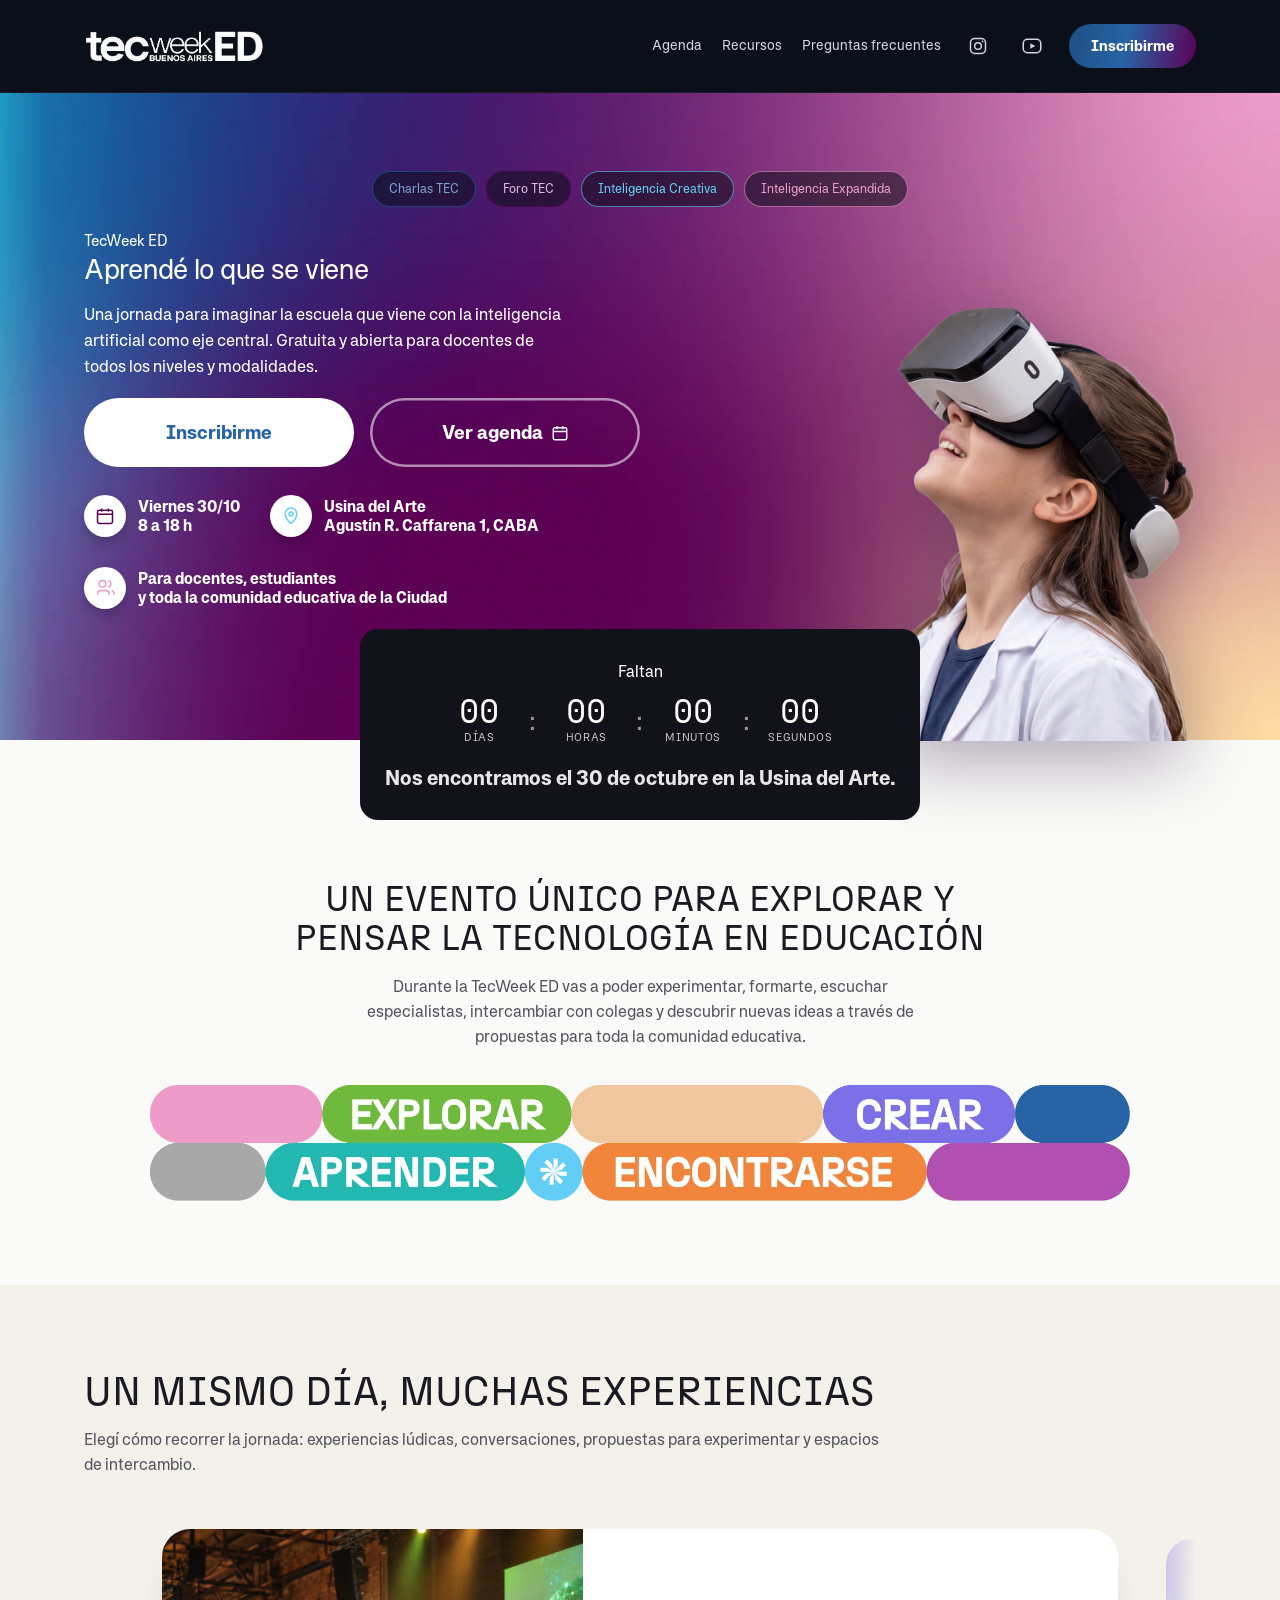
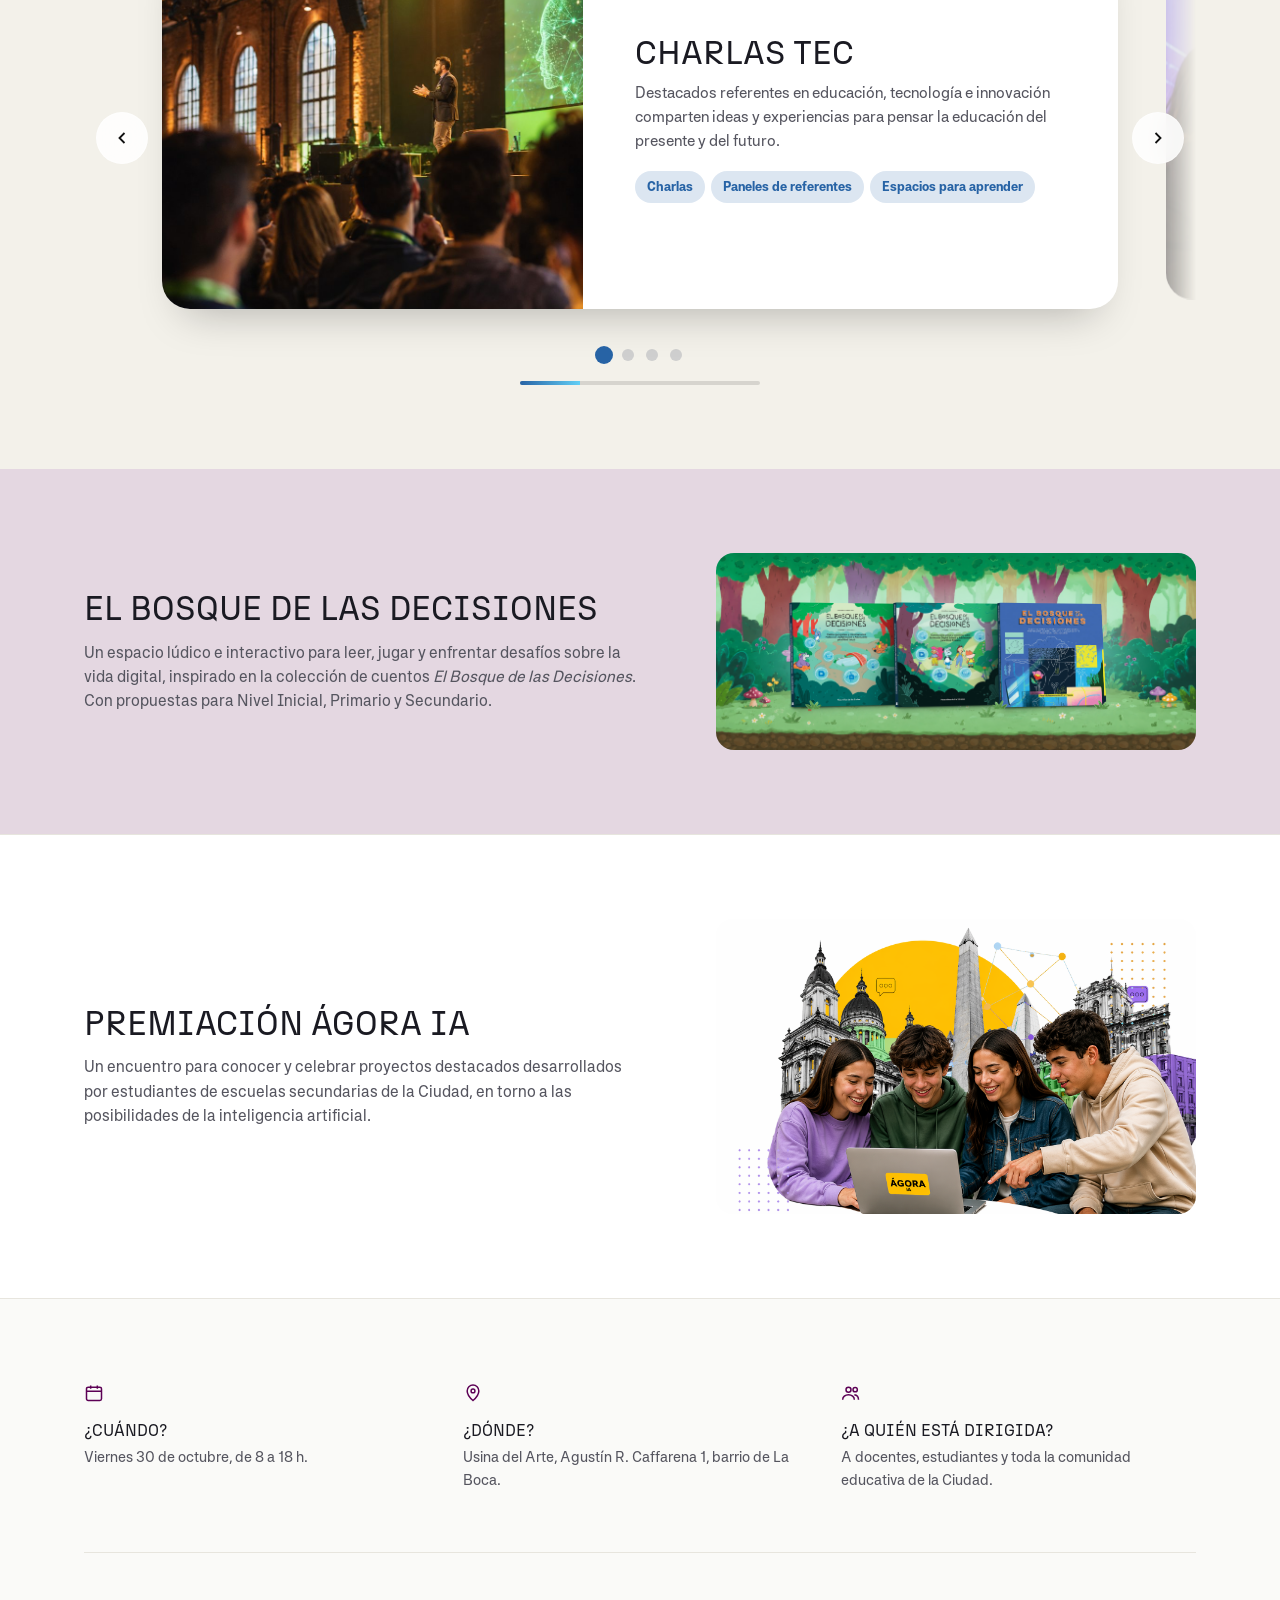
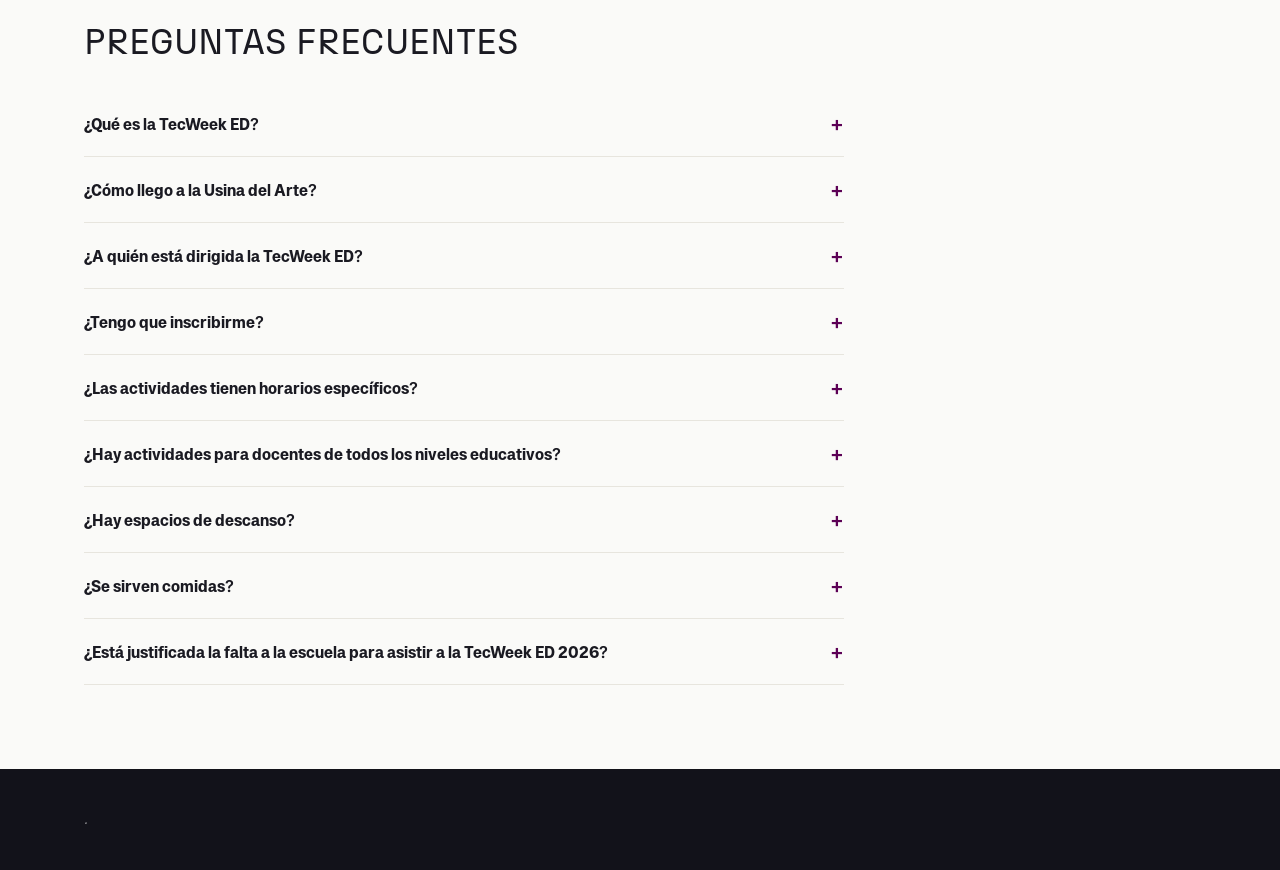
==== commit a804df03: "Add files via upload" ====
--- a/index1.html
+++ b/index1.html
@@ -111,17 +111,11 @@
     </button>
 
     <nav class="main-nav mobile-nav" id="mainNav" aria-label="Menú principal">
-      <a href="AGENDA_PDF_PENDIENTE.pdf" class="mobile-nav-btn" target="_blank" rel="noopener">Agenda</a>
-      <a href="#top" class="mobile-nav-link">Recursos</a>
-      <a href="#faq" class="mobile-nav-link">Preguntas frecuentes</a>
-      <div class="mobile-nav-social">
-        <a href="https://www.instagram.com/educacionba" target="_blank" rel="noopener" aria-label="Seguinos en Instagram">
-          <svg class="icon" viewBox="0 0 24 24" fill="none" stroke="currentColor" stroke-width="1.8"><rect x="3" y="3" width="18" height="18" rx="5"/><circle cx="12" cy="12" r="4"/><circle cx="17.5" cy="6.5" r="1" fill="currentColor" stroke="none"/></svg>
-        </a>
-        <a href="YOUTUBE_LINK_PENDIENTE" target="_blank" rel="noopener" aria-label="Mirá nuestros videos en YouTube">
-          <svg class="icon" viewBox="0 0 24 24" fill="none" stroke="currentColor" stroke-width="1.8"><rect x="1.5" y="4" width="21" height="16" rx="5"/><path d="M10 8.7v6.6l6-3.3-6-3.3z" fill="currentColor" stroke="none"/></svg>
-        </a>
-      </div>
+      <a href="AGENDA_PDF_PENDIENTE.pdf" target="_blank" rel="noopener">Agenda</a>
+      <a href="#top">Recursos</a>
+      <a href="#faq">Preguntas frecuentes</a>
+      <a href="https://www.instagram.com/educacionba" target="_blank" rel="noopener">Instagram</a>
+      <a href="YOUTUBE_LINK_PENDIENTE" target="_blank" rel="noopener">YouTube</a>
     </nav>
   </div>
 </header>
--- a/styles.css
+++ b/styles.css
@@ -149,6 +149,13 @@
 
 .btn-primary { background: var(--brand-gradient); color: #fff; border: none; }
 .btn-primary:hover { filter: brightness(1.1); }
+/* Referencia: "Inscribirme" sólido blanco en el header, igual que en el hero. */
+.header-btn-white { background: #fff; color: var(--brand-blue); }
+.header-btn-white:hover { filter: none; background: #F2EFE9; }
+
+/* "Inscribirme" del hero: azul sólido (referencia), no el degradé de marca. */
+.btn-solid { background: var(--brand-blue); color: #fff; border: none; }
+.btn-solid:hover { background: var(--brand-blue-hover); }
 
 /* Blanco sólido en vez del degradé de marca: sobre el fondo Freedom Gradient del hero,
    es el contraste más fuerte posible para el CTA principal (el degradé se "camuflaba"
@@ -343,23 +350,22 @@
   margin-bottom: 26px;
 }
 
-.hero-kicker {
+/* El wordmark real (mismo archivo que el logo del header) en vez del texto "TecWeek ED"
+   con contorno — referencia pedida explícitamente por el cliente. */
+.hero-logo-big {
   display: block;
-  font-family: var(--font-display);
-  font-size: clamp(2.8rem, 6.6vw, 5rem);
-  line-height: 0.92;
-  letter-spacing: .01em;
-  text-transform: uppercase;
+  height: auto;
+  width: clamp(260px, 36vw, 480px);
+  margin: 0 0 0px;
+}
+
+.hero-title {
+  font-family: var(--font-body);
+  font-weight: 400;
+  text-transform: none;
+  font-size: clamp(1.4rem, 2.4vw, 1.8rem);
   color: #fff;
-  -webkit-text-stroke: 2px var(--turquesa);
-  text-stroke: 2px var(--naranja);
-  margin: 0 0 4px;
-}
-
-.hero-title {
-  font-size: clamp(2.1rem, 4.2vw, 3.1rem);
-  color: #fff;
-  margin-bottom: 20px;
+  margin-bottom: 18px;
   letter-spacing: -0.01em;
 }
 
@@ -367,8 +373,9 @@
   font-size: 1.08rem;
   color: white;
   max-width: 480px;
-  margin-bottom: 30px;
-}
+  margin-bottom: 18px;
+}
+.hero-subtitle-sub { margin-bottom: 30px; }
 
 .hero-actions {
   display: flex;
@@ -437,11 +444,12 @@
   align-items: center;
   justify-content: center;
   flex-shrink: 0;
-  color: #fff;
-}
-.meta-icon-violeta { background: var(--violeta); box-shadow: 0 6px 16px -4px rgba(92,0,85,.7); }
-.meta-icon-turquesa { background: var(--turquesa); box-shadow: 0 6px 16px -4px rgba(98,207,246,.7); }
-.meta-icon-rosa { background: var(--rosa); box-shadow: 0 6px 16px -4px rgba(238,156,202,.7); }
+  background: #fff;
+  box-shadow: 0 6px 16px -4px rgba(0,0,0,.35);
+}
+.meta-icon-violeta { color: var(--violeta); }
+.meta-icon-turquesa { color: var(--turquesa); }
+.meta-icon-rosa { color: var(--rosa); }
 
 /* Barra de info inferior del hero */
 .hero-infobar {
@@ -482,26 +490,28 @@
 .infobar-item h4 { font-size: 0.98rem; color: #fff; margin-bottom: 4px; }
 .infobar-item p { font-size: 0.85rem; color: rgba(255,255,255,.55); line-height: 1.35; }
 
-/* Media: foto + lista superpuesta */
+/* Media: caja de referencia ~670×794px. La foto de la docente ya viene pre-recortada
+   casi exactamente a esta proporción (0.844 vs. 0.8438 del target), así que usamos
+   "cover" para que llene el cuadro por completo. */
 .hero-media {
   position: absolute;
   right: max(24px, calc((100vw - 1160px) / 2 + 24px));
-  bottom: 5px;
-  display: flex;
-  justify-content: flex-end;
-  /* La imagen no debe bloquear clics en los botones que quedan debajo de su zona transparente */
+  bottom: -1px;
+  /* El ALTO manda (vw como unidad de escala, no vw de ancho de la caja): así nunca se pasa
+     de la altura real del hero, que la definen el logo + los textos, no el ancho de pantalla.
+     El ancho sale solo de acá vía aspect-ratio, manteniendo la proporción 670×794. */
+  height: clamp(360px, 34vw, 560px);
+  aspect-ratio: 670 / 794;
   pointer-events: none;
-  /* La sombra va en el contenedor (no en la <img>) para que siga la silueta */
   filter: drop-shadow(0 18px 36px rgba(20, 0, 50, .35));
 }
 
 .hero-photo {
   display: block;
-  width: auto;
-  /* Imagen vertical (retrato): se limita por ALTO, no por ancho — si se estirara al
-     100% del ancho de la columna quedaría gigante, porque es mucho más alta que ancha. */
-  height: clamp(400px, 68vh, 720px);
-  max-width: 100%;
+  width: 100%;
+  height: 100%;
+  object-fit: cover;
+  object-position: top center;
 }
 
 /* Scrim fijo: garantiza contraste del texto sin importar qué foto haya debajo */
@@ -552,7 +562,7 @@
   text-shadow: 0 2px 10px rgba(0,0,0,.35);
 }
 
-/* Cuenta regresiva — franja con degradé */
+/* Cuenta regresiva — referencia: fondo sólido oscuro en vez del degradé de marca */
 .countdown {
   position: relative;
   z-index: 2;
@@ -560,19 +570,21 @@
   flex-direction: column;
   align-items: center;
   gap: 10px;
-  width: 66%;
+  width: min(560px, 90%);
   padding: 30px 20px 26px;
   border-radius: 18px;
-  background: linear-gradient(90deg, #1F4F84 0%, #2763A5 30%, #5C0055 100%);
-  margin: 0 0 5px;
+  background: var(--oscuro);
+  /* Centrado (en vez de pegado a la izquierda) y sobresaliendo del borde inferior del
+     hero hacia la sección blanca de abajo, como en la referencia. */
+  margin: 0 auto -80px;
 }
 
 .countdown-kicker {
   margin: 0;
-  font-size: 0.82rem;
-  font-weight: 800;
-  letter-spacing: .18em;
-  text-transform: uppercase;
+  font-size: 1.05rem;
+  font-weight: 400;
+  letter-spacing: normal;
+  text-transform: none;
   color: #fff;
 }
 
@@ -649,7 +661,7 @@
   pointer-events: none;
 }
 
-.hero-bar { display: flex; height: 6px; }
+.hero-bar { display: flex; }
 .hero-bar span { flex: 1; }
 .bar-verde { background: var(--verde); }
 .bar-violeta { background: var(--violeta); }
@@ -676,7 +688,11 @@
 }
 
 /* ---------- 4 ejes ---------- */
-.ejes { background: var(--claro); }
+.ejes {
+  background: var(--claro);
+  /* El contador del hero se mete 80px en esta sección (margin-bottom: -80px): 80 + 60 de aire. */
+  padding-top: 140px;
+}
 
 .ejes-content {
   display: flex;
@@ -876,6 +892,25 @@
 .exp-rosa .exp-slide-list li {
   font-size: 0.92rem;
   padding: 7px 14px;
+}
+
+/* ---------- Tarjetas de oradores ----------
+   Van a continuación de la tarjeta de su espacio (Charlas TEC, Foro TEC) y heredan su color
+   con la misma clase exp-verde / exp-violeta. Usan la misma estructura que el resto de los
+   slides, así el carrusel las trata igual. */
+/* Retratos verticales: se anclan arriba para que el recorte nunca corte la cabeza. */
+.exp-slide-speaker .exp-slide-photo { object-position: 50% 0; }
+/* Fotos de primer plano (la cara ocupa casi todo el cuadro): se centran un poco más abajo. */
+.exp-slide-speaker .exp-slide-photo.exp-photo-closeup { object-position: 50% 30%; }
+.exp-slide-speaker .exp-slide-title {
+  font-size: clamp(1.4rem, 2.2vw, 1.9rem);
+  margin-bottom: 8px;
+}
+.exp-slide-role {
+  font-size: 0.98rem;
+  font-weight: 700;
+  color: var(--exp-accent-text);
+  margin: 0 0 12px;
 }
 
 /* Controles */
@@ -903,7 +938,7 @@
 .exp-arrow-prev { left: 12px; }
 .exp-arrow-next { right: 12px; }
 
-.exp-dots { display: flex; justify-content: center; gap: 12px; margin-top: -14px; }
+.exp-dots { display: flex; justify-content: center; align-items: center; flex-wrap: wrap; gap: 12px; margin-top: -14px; }
 .exp-dot {
   width: 12px;
   height: 12px;
@@ -916,6 +951,8 @@
 }
 .exp-dot:focus-visible { outline: 2px solid var(--brand-blue); outline-offset: 3px; }
 .exp-dot.is-active { transform: scale(1.5); background: var(--exp-accent); }
+/* Puntos de oradores: más chicos, para que los de cada espacio sigan leyéndose como "capítulos". */
+.exp-dot-sub { width: 8px; height: 8px; }
 
 .exp-progress {
   width: 240px;
@@ -1087,6 +1124,9 @@
 ========================================================= */
 @media (max-width: 1100px) {
   .header-actions .link-hide-mobile { display: none; }
+  /* Referencia mobile: el header queda solo con el logo y la hamburguesa, sin el botón
+     "Inscribirme" — ya está disponible como CTA grande dentro del propio hero. */
+  .header-actions .btn-primary { display: none; }
   .nav-toggle {
     display: flex;
     flex-direction: column;
@@ -1198,16 +1238,13 @@
   .info-grid { grid-template-columns: 1fr; gap: 32px; }
   .hero-inner { grid-template-columns: 1fr; }
   .hero-copy { max-width: none; }
-  .countdown { width: 100%; }
-  .hero-media {
-    position: static;
-    order: -1;
-    display: flex;
-    justify-content: center;
-    margin: 0 auto;
-    max-width: 100%;
-  }
-  .hero-photo { height: clamp(280px, 46vh, 420px); }
+  /* El solapamiento hacia la sección de abajo se achica en mobile: con -80px tapaba
+     el título "Un evento único..." de la siguiente sección. */
+  .countdown { width: 100%; margin: 0 0 -24px; }
+  /* Acá el contador sobresale solo 24px: se vuelve al padding normal de .section. */
+  .ejes { padding-top: 84px; }
+  /* Referencia mobile: sin la foto — va directo de los chips al logo grande. */
+  .hero-media { display: none; }
   .hero-infobar { grid-template-columns: 1fr 1fr; gap: 22px 0; }
   .infobar-item { border-right: none; padding: 0 14px; }
   .infobar-item:nth-child(odd) { border-right: 1px solid rgba(255,255,255,.09); }
@@ -1231,8 +1268,13 @@
             mask-image: linear-gradient(90deg, #000 0%, #000 90%, transparent 100%);
   }
   .hero-logo { height: 42px; margin-top: 22px; }
-  .hero-actions { flex-direction: column; align-items: stretch; }
+  /* Referencia mobile: los botones siguen lado a lado, no apilados. */
   .hero-actions .btn { justify-content: center; }
+  /* Referencia mobile: fecha y ubicación lado a lado (grilla fija), no en flex-wrap libre
+     — así el texto largo de la dirección envuelve en su propia columna angosta en vez
+     de necesitar todo el ancho disponible para cada ítem. */
+  .hero-meta { display: grid; grid-template-columns: 1fr 1fr; gap: 16px; }
+  .meta-item { align-items: flex-start; }
   .pit-card { flex-direction: column; align-items: flex-start; padding: 0; text-align: left; gap: 28px; }
   .pit-stat-number { font-size: 2.6rem; }
   .pit-media { align-self: center; }
@@ -1256,6 +1298,8 @@
     min-height: 0;
   }
   .exp-slide-visual { flex: 0 0 190px; }
+  /* Los retratos necesitan más alto que las fotos apaisadas para que entre la cara completa. */
+  .exp-slide-speaker .exp-slide-visual { flex-basis: 260px; }
   .exp-slide-copy {
     text-align: center;
     align-items: center;
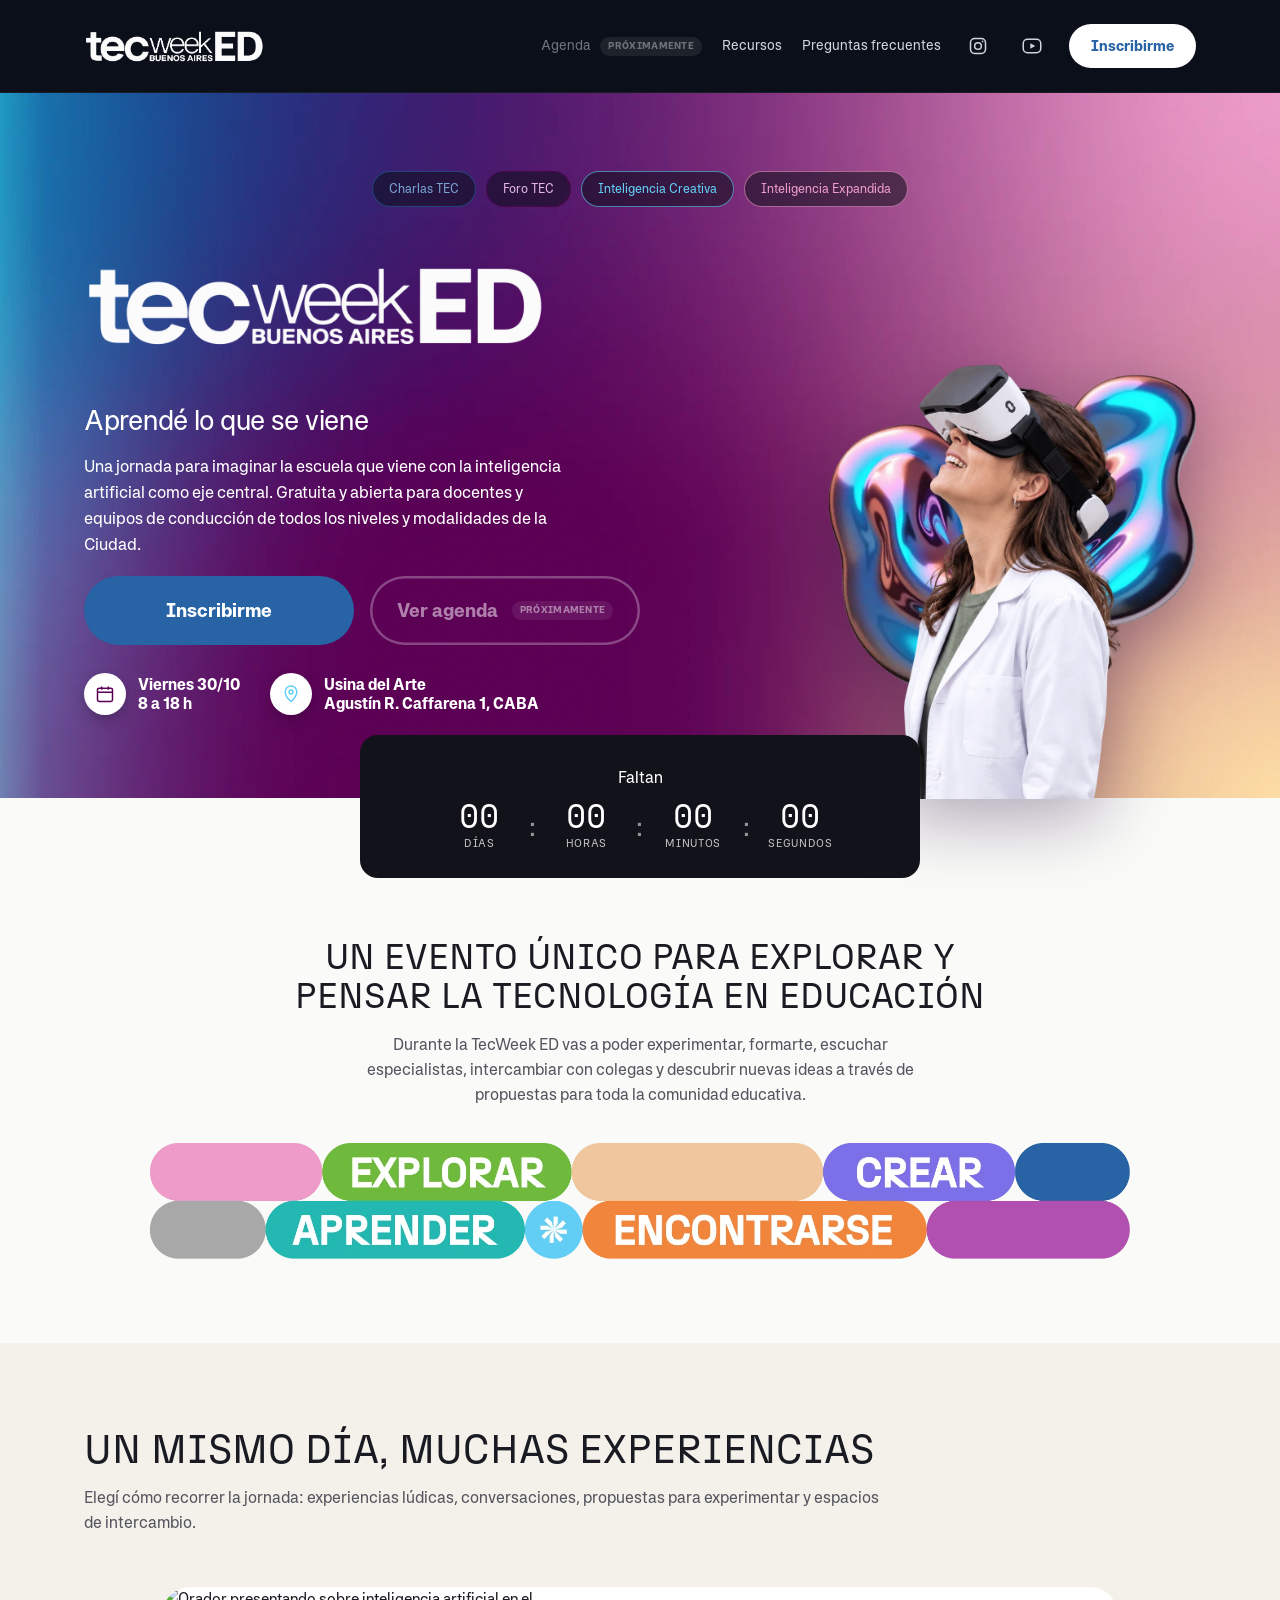
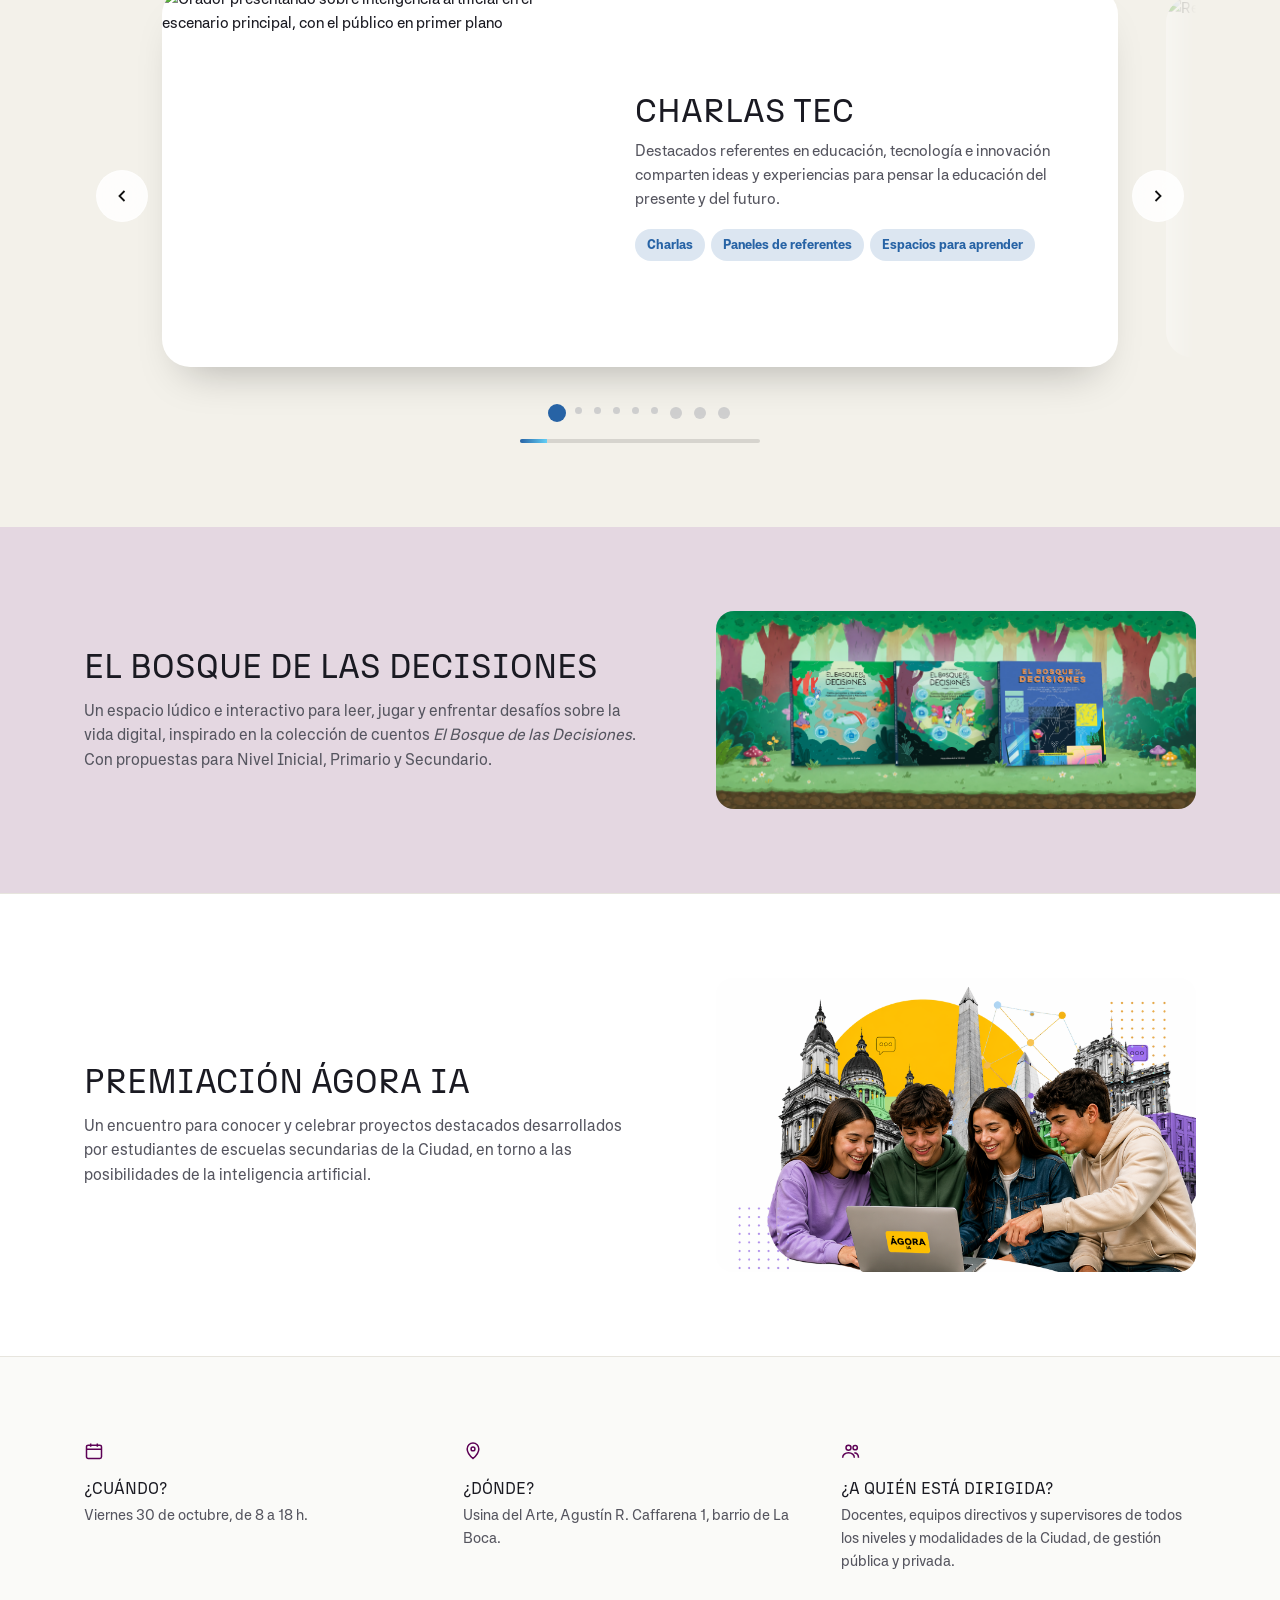
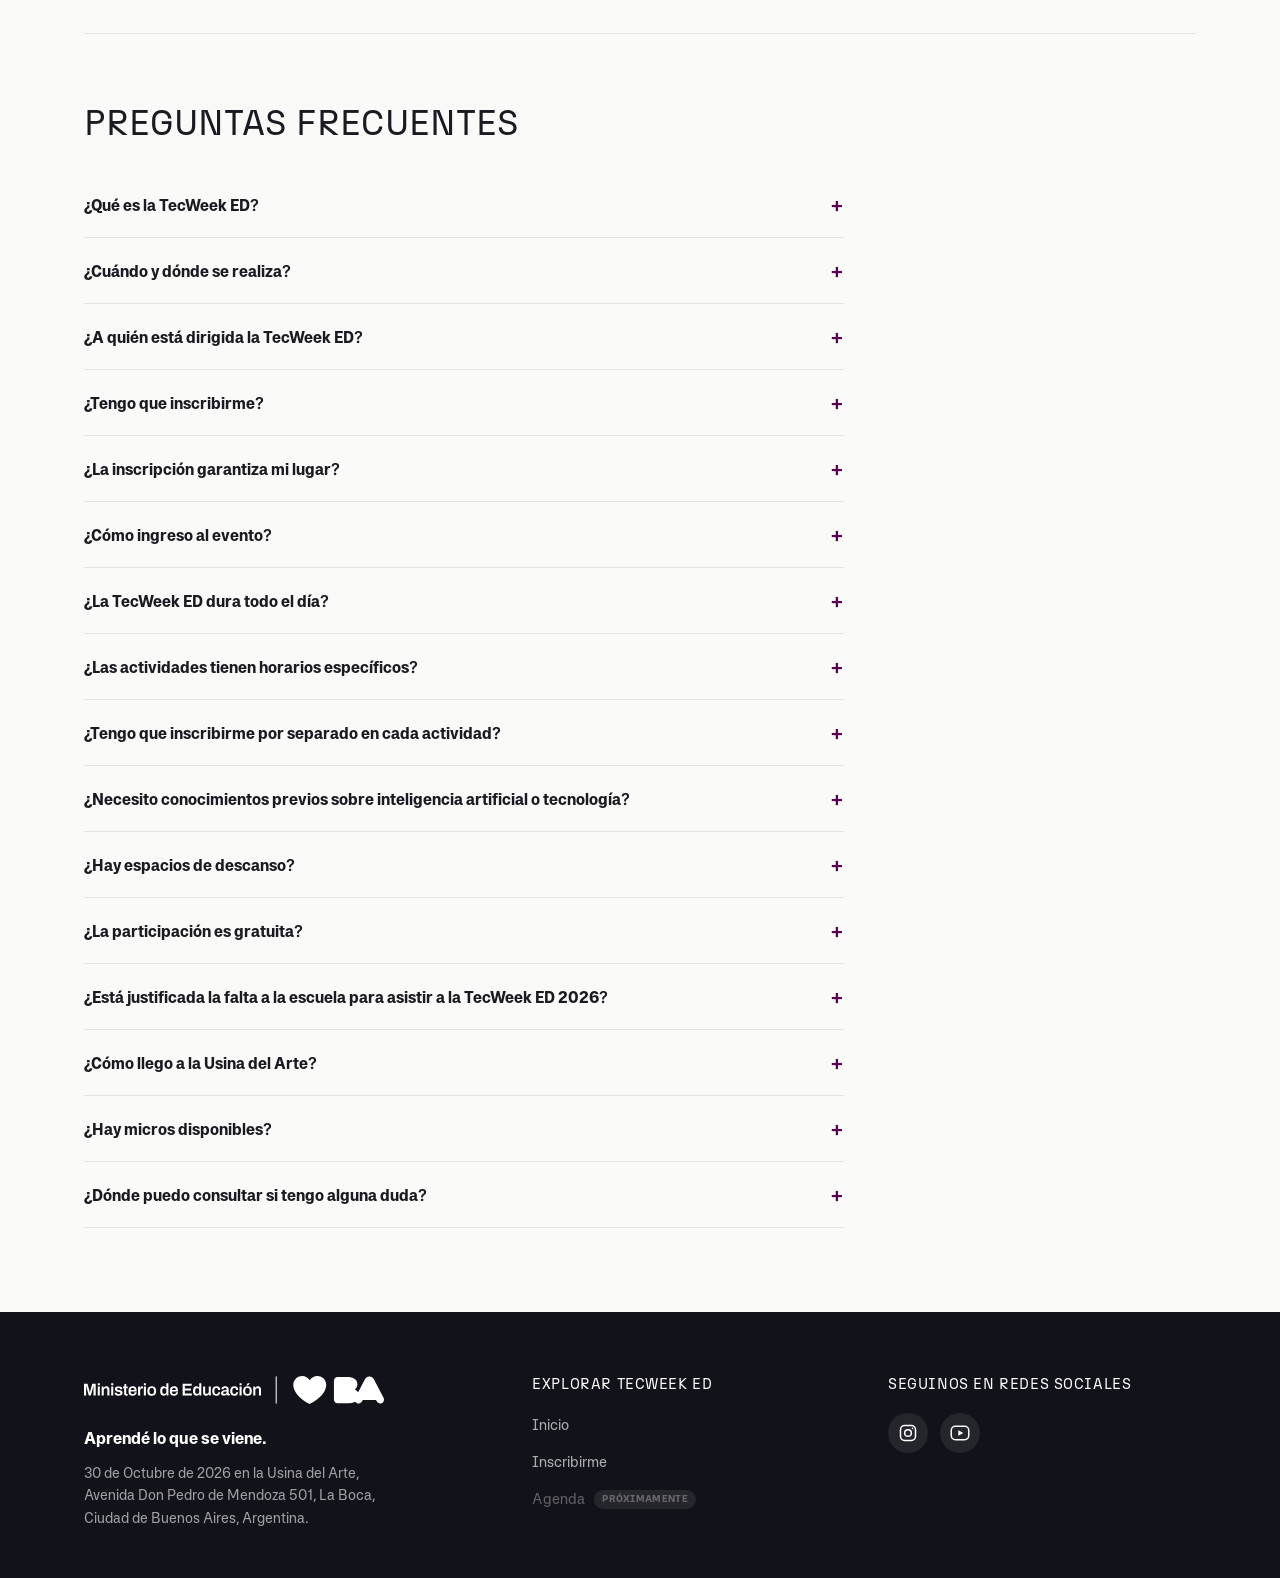
==== commit 458decfa: "Add files via upload" ====
--- a/index1.html
+++ b/index1.html
@@ -3,7 +3,7 @@
 <head>
 <meta charset="UTF-8">
 <meta name="viewport" content="width=device-width, initial-scale=1.0">
-<title> TecWeek ED 2026 • 30 de octubre • Usina del Arte</title>
+<title> Tecweek ED 2026 • 30 de octubre • Usina del Arte</title>
 <meta name="description" content="TecWeek ED 2026: una jornada gratuita para imaginar la escuela que viene, con la inteligencia artificial como eje central. Viernes 30 de octubre, Usina del Arte, La Boca, CABA. Abierta a toda la comunidad educativa.">
 <link rel="canonical" href="https://tecweeked.bue.edu.ar/">
 
@@ -94,16 +94,18 @@
     </a>
 
     <div class="header-actions">
-      <a href="AGENDA_PDF_PENDIENTE.pdf" class="link-hide-mobile" target="_blank" rel="noopener">Agenda</a>
+      <!-- Agenda: deshabilitado hasta tener el PDF. Para reactivar: sacar "is-disabled" y el <span class="badge-soon">,
+           y volver a poner target="_blank" rel="noopener" href="AGENDA_PDF_PENDIENTE.pdf" (o el link real). -->
+      <a href="#" class="link-hide-mobile is-disabled" aria-disabled="true" tabindex="-1">Agenda <span class="badge-soon">Próximamente</span></a>
       <a href="#top" class="link-hide-mobile">Recursos</a>
       <a href="#faq" class="link-hide-mobile">Preguntas frecuentes</a>
       <a href="https://www.instagram.com/educacionba" class="header-social link-hide-mobile" target="_blank" rel="noopener" aria-label="Seguinos en Instagram">
         <svg class="icon" viewBox="0 0 24 24" fill="none" stroke="currentColor" stroke-width="1.8"><rect x="3" y="3" width="18" height="18" rx="5"/><circle cx="12" cy="12" r="4"/><circle cx="17.5" cy="6.5" r="1" fill="currentColor" stroke="none"/></svg>
       </a>
-      <a href="YOUTUBE_LINK_PENDIENTE" class="header-social link-hide-mobile" target="_blank" rel="noopener" aria-label="Mirá nuestros videos en YouTube">
+      <a href="https://www.youtube.com/@EducacionDigitalBA" class="header-social link-hide-mobile" target="_blank" rel="noopener" aria-label="Mirá nuestros videos en YouTube">
         <svg class="icon" viewBox="0 0 24 24" fill="none" stroke="currentColor" stroke-width="1.8"><rect x="1.5" y="4" width="21" height="16" rx="5"/><path d="M10 8.7v6.6l6-3.3-6-3.3z" fill="currentColor" stroke="none"/></svg>
       </a>
-      <a href="LINK_INSCRIPCION_PENDIENTE" class="btn btn-primary" target="_blank" rel="noopener">Inscribirme </a>
+      <a href="https://script.google.com/a/macros/bue.edu.ar/s/AKfycbxxVTCqKhXD4bd1T97dSXKL-B5fesiy_dN_dC29YSe3BNbBQRSwX3jnNb3w070K2A/exec" class="btn btn-primary header-btn-white" target="_blank" rel="noopener">Inscribirme </a>
     </div>
 
     <button class="nav-toggle" id="navToggle" aria-label="Abrir menú" aria-expanded="false">
@@ -111,11 +113,19 @@
     </button>
 
     <nav class="main-nav mobile-nav" id="mainNav" aria-label="Menú principal">
-      <a href="AGENDA_PDF_PENDIENTE.pdf" target="_blank" rel="noopener">Agenda</a>
-      <a href="#top">Recursos</a>
-      <a href="#faq">Preguntas frecuentes</a>
-      <a href="https://www.instagram.com/educacionba" target="_blank" rel="noopener">Instagram</a>
-      <a href="YOUTUBE_LINK_PENDIENTE" target="_blank" rel="noopener">YouTube</a>
+      <!-- Agenda: deshabilitado hasta tener el PDF. Para reactivar: sacar "is-disabled" y el <span class="badge-soon">,
+           y volver a poner target="_blank" rel="noopener" href="AGENDA_PDF_PENDIENTE.pdf" (o el link real). -->
+      <a href="#" class="mobile-nav-btn is-disabled" aria-disabled="true" tabindex="-1">Agenda <span class="badge-soon">Próximamente</span></a>
+      <a href="#top" class="mobile-nav-link">Recursos</a>
+      <a href="#faq" class="mobile-nav-link">Preguntas frecuentes</a>
+      <div class="mobile-nav-social">
+        <a href="https://www.instagram.com/educacionba" target="_blank" rel="noopener" aria-label="Seguinos en Instagram">
+          <svg class="icon" viewBox="0 0 24 24" fill="none" stroke="currentColor" stroke-width="1.8"><rect x="3" y="3" width="18" height="18" rx="5"/><circle cx="12" cy="12" r="4"/><circle cx="17.5" cy="6.5" r="1" fill="currentColor" stroke="none"/></svg>
+        </a>
+        <a href="https://www.youtube.com/@EducacionDigitalBA" target="_blank" rel="noopener" aria-label="Mirá nuestros videos en YouTube">
+          <svg class="icon" viewBox="0 0 24 24" fill="none" stroke="currentColor" stroke-width="1.8"><rect x="1.5" y="4" width="21" height="16" rx="5"/><path d="M10 8.7v6.6l6-3.3-6-3.3z" fill="currentColor" stroke="none"/></svg>
+        </a>
+      </div>
     </nav>
   </div>
 </header>
@@ -123,33 +133,32 @@
 
 <section class="hero" id="top">
   <div class="container">
-    <nav class="chip-nav hero-chip-nav" id="heroChipNav" aria-label="Secciones del evento">
-      <a href="#charlas-tec" class="nav-chip nav-chip-verde">Charlas TEC</a>
-      <a href="#foro-tec" class="nav-chip nav-chip-violeta">Foro TEC</a>
-      <a href="#inteligencia-creativa" class="nav-chip nav-chip-turquesa">Inteligencia Creativa</a>
-    
-      <a href="#inteligencia-expandida" class="nav-chip nav-chip-rosa">Inteligencia Expandida</a>
-    </nav>
+    <div class="chip-nav hero-chip-nav" id="heroChipNav" aria-label="Secciones del evento">
+      <span class="nav-chip nav-chip-verde">Charlas TEC</span>
+      <span class="nav-chip nav-chip-violeta">Foro TEC</span>
+      <span class="nav-chip nav-chip-turquesa">Inteligencia Creativa</span>
+      <span class="nav-chip nav-chip-rosa">Inteligencia Expandida</span>
+    </div>
   
   </div>
   <div class="container hero-inner">
     <div class="hero-copy">
-      <p class="hero-kicker">TecWeek ED</p>
+      <img src="assets/tec-logo1.png" alt="TecWeek ED Buenos Aires" class="hero-logo-big">
       <h1 class="hero-title">Aprendé lo que se viene</h1>
       <p class="hero-subtitle">
-        Una jornada para imaginar la escuela que viene con la inteligencia artificial como eje central. Gratuita y abierta para docentes de todos los niveles y modalidades.
+        Una jornada para imaginar la escuela que viene con la inteligencia artificial como eje central. Gratuita y abierta para docentes y equipos de conducción de todos los niveles y modalidades de la Ciudad.
       </p>
+     
 
       <div class="hero-actions">
-        <a href="LINK_INSCRIPCION_PENDIENTE" class="btn btn-gradient btn-lg" target="_blank" rel="noopener">
+        <a href="https://script.google.com/a/macros/bue.edu.ar/s/AKfycbxxVTCqKhXD4bd1T97dSXKL-B5fesiy_dN_dC29YSe3BNbBQRSwX3jnNb3w070K2A/exec" class="btn btn-solid btn-lg" target="_blank" rel="noopener">
           Inscribirme
-          
         </a>
-        <a href="AGENDA_PDF_PENDIENTE.pdf" class="btn btn-outline btn-lg" target="_blank" rel="noopener">
-          Ver agenda
-          <svg viewBox="0 0 24 24" width="17" height="17" fill="none" stroke="currentColor" stroke-width="1.8"><rect x="3" y="5" width="18" height="16" rx="2"/><path d="M3 10h18M8 3v4M16 3v4"/></svg>
+        <!-- Agenda: deshabilitado hasta tener el PDF. Para reactivar: sacar "is-disabled" y el <span class="badge-soon">,
+             y volver a poner target="_blank" rel="noopener" href="AGENDA_PDF_PENDIENTE.pdf" (o el link real). -->
+        <a href="#" class="btn btn-outline btn-lg is-disabled" aria-disabled="true" tabindex="-1">
+          Ver agenda <span class="badge-soon">Próximamente</span>
         </a>
-       
       </div>
 
       <div class="hero-meta">
@@ -165,19 +174,13 @@
           </span>
           <span>Usina del Arte<br>Agustín R. Caffarena 1, CABA</span>
         </a>
-        <span class="meta-item">
-          <span class="meta-icon meta-icon-rosa">
-            <svg class="icon" viewBox="0 0 24 24" fill="none" stroke="currentColor" stroke-width="1.8"><path d="M17 20v-1a4 4 0 0 0-4-4H7a4 4 0 0 0-4 4v1"/><circle cx="9" cy="7" r="4"/><path d="M23 20v-1a4 4 0 0 0-3-3.87"/><path d="M16 3.13a4 4 0 0 1 0 7.75"/></svg>
-          </span>
-          <span>Para docentes, estudiantes<br>y toda la comunidad educativa de la Ciudad</span>
-        </span>
       </div>
     </div>
 
     <div class="hero-media">
       <picture>
-        <source srcset="assets/ninaVR.webp" type="image/webp">
-        <img src="assets/ninaVR.png" width="900" height="2099" alt="Una estudiante con guardapolvo mirando hacia arriba mientras usa un visor de realidad virtual" class="hero-photo">
+        <source srcset="assets/docente.webp" type="image/webp">
+        <img src="assets/docente.png" width="900" height="1067" alt="Una docente con guardapolvo mirando hacia arriba mientras usa un visor de realidad virtual" class="hero-photo">
       </picture>
     </div>
   </div>
@@ -207,7 +210,6 @@
           <span class="countdown-label">Segundos</span>
         </div>
       </div>
-      <p class="countdown-note">Nos encontramos el 30 de octubre en la Usina del Arte.</p>
     </div>
   </div>
 
@@ -252,7 +254,7 @@
 
         <article class="exp-slide exp-verde">
           <div class="exp-slide-visual">
-            <img src="assets/exp-01-charlas-tec.jpg" alt="Orador presentando sobre inteligencia artificial en el escenario principal, con el público en primer plano" class="exp-slide-photo" loading="lazy">
+            <img src="assets/Charlas-Tec.png" alt="Orador presentando sobre inteligencia artificial en el escenario principal, con el público en primer plano" class="exp-slide-photo" loading="lazy">
           </div>
           <div class="exp-slide-copy">
           
@@ -267,9 +269,71 @@
           </div>
         </article>
 
+        
+          <article class="exp-slide exp-slide-speaker exp-verde">
+          <div class="exp-slide-visual">
+            <img src="assets/Santi-Siri.png" width="667" height="833" alt="Retrato de Santi Siri" class="exp-slide-photo" loading="lazy">
+          </div>
+          <div class="exp-slide-copy">
+            <span class="exp-slide-eyebrow">Charlas TEC</span>
+            <h3 class="exp-slide-title">Santi Siri</h3>
+            <p class="exp-slide-role">Emprendedor tecnológico y especialista en inteligencia artificial</p>
+            </div>
+        </article>
+
+        <article class="exp-slide exp-slide-speaker exp-verde">
+          <div class="exp-slide-visual">
+            <img src="assets/Fabricio-Ballarini.png" width="667" height="833" alt="Retrato de Fabricio Ballarini" class="exp-slide-photo" loading="lazy">
+          </div>
+          <div class="exp-slide-copy">
+            <span class="exp-slide-eyebrow">Charlas TEC</span>
+            <h3 class="exp-slide-title">Fabricio Ballarini</h3>
+            <p class="exp-slide-role">Neurocientífico e investigador</p>
+            
+          </div>
+        </article>
+
+        <article class="exp-slide exp-slide-speaker exp-verde">
+          <div class="exp-slide-visual">
+            <img src="assets/Lucía-Fainboim.png" width="667" height="833" alt="Retrato de Lucía Fainboim" class="exp-slide-photo" loading="lazy">
+          </div>
+          <div class="exp-slide-copy">
+            <span class="exp-slide-eyebrow">Charlas TEC</span>
+            <h3 class="exp-slide-title"> Lucía Fainboim</h3>
+            <p class="exp-slide-role">Especialista en ciudadanía y bienestar digital</p>
+            
+          </div>
+        </article>
+
+        <article class="exp-slide exp-slide-speaker exp-verde">
+          <div class="exp-slide-visual">
+            <img src="assets/Carolina-Duek.png" width="400" height="400" alt="Retrato de Carolina Duek" class="exp-slide-photo exp-photo-closeup" loading="lazy">
+          </div>
+          <div class="exp-slide-copy">
+            <span class="exp-slide-eyebrow">Charlas TEC</span>
+            <h3 class="exp-slide-title">Carolina Duek</h3>
+            <p class="exp-slide-role">Investigadora especializada en infancia, cultura y tecnologías</p>
+           
+          </div>
+        </article>
+
+
+      
+        <article class="exp-slide exp-slide-speaker exp-verde">
+          <div class="exp-slide-visual">
+            <img src="assets/Sebastián-Davidovsky.png" width="900" height="1124" alt="Retrato de Sebastián Davidovsky" class="exp-slide-photo" loading="lazy">
+          </div>
+          <div class="exp-slide-copy">
+            <span class="exp-slide-eyebrow">Charlas TEC</span>
+            <h3 class="exp-slide-title">Sebastián Davidovsky</h3>
+            <p class="exp-slide-role">Periodista especializado en tecnología e inteligencia artificial</p>
+           
+          </div>
+        </article>
+    
         <article class="exp-slide exp-violeta">
           <div class="exp-slide-visual">
-            <img src="assets/exp-02-foro-tec.jpg" alt="Panel de discusión con varias personas conversando alrededor de una mesa" class="exp-slide-photo" loading="lazy">
+            <img src="assets/Foro-TEC.png" alt="Panel de discusión con varias personas conversando alrededor de una mesa" class="exp-slide-photo" loading="lazy">
           </div>
           <div class="exp-slide-copy">
         
@@ -284,9 +348,14 @@
           </div>
         </article>
 
+        <!-- ===== Oradores de Foro TEC: PENDIENTE =====
+             Copiá acá una tarjeta de orador de Charlas TEC por cada orador, cambiando
+             "exp-verde" por "exp-violeta" y "Charlas TEC" por "Foro TEC", y sumá su punto
+             en .exp-dots después del de Foro TEC. -->
+
         <article class="exp-slide exp-turquesa">
           <div class="exp-slide-visual">
-            <img src="assets/exp-03-inteligencia-creativa.jpg" alt="Manos armando un robot con componentes electrónicos en un taller maker" class="exp-slide-photo" loading="lazy">
+            <img src="assets/Inteligencia-Creativa.png" alt="Manos armando un robot con componentes electrónicos en un taller maker" class="exp-slide-photo" loading="lazy">
           </div>
           <div class="exp-slide-copy">
          
@@ -304,10 +373,8 @@
   
 
         <article class="exp-slide exp-rosa">
-          <div class="exp-slide-visual exp-slide-visual-placeholder">
-            <div class="exp-slide-icon">
-              <svg viewBox="0 0 24 24" fill="none" stroke="currentColor" stroke-width="1.8"><circle cx="12" cy="12" r="3"/><ellipse cx="12" cy="12" rx="10" ry="4.2"/><ellipse cx="12" cy="12" rx="4.2" ry="10" transform="rotate(45 12 12)"/></svg>
-            </div>
+         <div class="exp-slide-visual">
+            <img src="assets/creativa.png" alt="Manos armando un robot con componentes electrónicos en un taller maker" class="exp-slide-photo" loading="lazy">
           </div>
           <div class="exp-slide-copy">
          
@@ -331,8 +398,13 @@
       </button>
     </div>
 
-    <div class="exp-dots" role="tablist" aria-label="Ir a experiencia">
+    <div class="exp-dots" role="tablist" aria-label="Ir a experiencia u orador">
       <button class="exp-dot exp-verde is-active" type="button" data-exp-dot aria-label="Ir a Charlas TEC" aria-selected="true"></button>
+      <button class="exp-dot exp-dot-sub exp-verde" type="button" data-exp-dot aria-label="Ir a Santi Siri" aria-selected="false"></button>
+      <button class="exp-dot exp-dot-sub exp-verde" type="button" data-exp-dot aria-label="Ir a Fabricio Ballarini" aria-selected="false"></button>
+      <button class="exp-dot exp-dot-sub exp-verde" type="button" data-exp-dot aria-label="Ir a Lucía Fainboim" aria-selected="false"></button>
+      <button class="exp-dot exp-dot-sub exp-verde" type="button" data-exp-dot aria-label="Ir a Carolina Duek" aria-selected="false"></button>
+      <button class="exp-dot exp-dot-sub exp-verde" type="button" data-exp-dot aria-label="Ir a Sebastián Davidovsky" aria-selected="false"></button>
       <button class="exp-dot exp-violeta" type="button" data-exp-dot aria-label="Ir a Foro TEC" aria-selected="false"></button>
       <button class="exp-dot exp-turquesa" type="button" data-exp-dot aria-label="Ir a Inteligencia Creativa" aria-selected="false"></button>
       <button class="exp-dot exp-rosa" type="button" data-exp-dot aria-label="Ir a Inteligencia Expandida" aria-selected="false"></button>
@@ -408,7 +480,7 @@
       <div class="info-item">
         <svg class="icon" viewBox="0 0 24 24" fill="none" stroke="currentColor" stroke-width="1.8"><circle cx="9" cy="8" r="3"/><path d="M2 20c0-3.3 3-6 7-6s7 2.7 7 6"/><circle cx="17" cy="8" r="2.6"/><path d="M16 14.2c2.8.4 5 2.6 5 5.8"/></svg>
         <h4>¿A quién está dirigida?</h4>
-        <p>A docentes, estudiantes y toda la comunidad educativa de la Ciudad.</p>
+        <p>Docentes, equipos directivos y supervisores de todos los niveles y modalidades de la Ciudad, de gestión pública y privada.</p>
       </div>
     </div>
 
@@ -421,7 +493,131 @@
           <span class="accordion-icon">+</span>
         </button>
         <div class="accordion-panel">
-          <p>La Tecweek ED es la edición educativa de la Tecweek: Semana de las Tecnologías Emergentes y Creativas, una iniciativa del Gobierno de la Ciudad de Buenos Aires que reúne a los eventos más destacados de la industria tecnológica y creativa del país y del mundo.</p>
+          <p>La TecWeek ED es la edición educativa de Tecweek: Semana de las Tecnologías Emergentes y Creativas, una iniciativa del Gobierno de la Ciudad de Buenos Aires que reúne algunos de los eventos más destacados de la industria tecnológica y creativa.</p>
+          <p>Es una jornada para aprender, experimentar y compartir nuevas formas de enseñar y aprender con tecnologías. En esta edición, la inteligencia artificial será uno de los grandes ejes para pensar la educación que viene.</p>
+        </div>
+      </div>
+
+      <div class="accordion-item">
+        <button class="accordion-trigger" aria-expanded="false">
+          <span>¿Cuándo y dónde se realiza?</span>
+          <span class="accordion-icon">+</span>
+        </button>
+        <div class="accordion-panel">
+          <p>La TecWeek ED 2026 se realizará el 30 de octubre, de 8 a 18 h, en la Usina del Arte, Agustín R. Caffarena 1, Ciudad de Buenos Aires.</p>
+        </div>
+      </div>
+
+      <div class="accordion-item">
+        <button class="accordion-trigger" aria-expanded="false">
+          <span>¿A quién está dirigida la TecWeek ED?</span>
+          <span class="accordion-icon">+</span>
+        </button>
+        <div class="accordion-panel">
+          <p>Está dirigida a docentes, equipos directivos y supervisores de los distintos niveles y modalidades de la Ciudad de establecimientos de gestión pública y privada.</p>
+        </div>
+      </div>
+
+      <div class="accordion-item">
+        <button class="accordion-trigger" aria-expanded="false">
+          <span>¿Tengo que inscribirme?</span>
+          <span class="accordion-icon">+</span>
+        </button>
+        <div class="accordion-panel">
+          <p>Sí. La participación requiere inscripción previa y está sujeta a la disponibilidad de cupos.</p>
+          <p>Una vez realizada la inscripción, recibirás por correo electrónico la información necesaria para organizar tu participación.</p>
+        </div>
+      </div>
+
+      <div class="accordion-item">
+        <button class="accordion-trigger" aria-expanded="false">
+          <span>¿La inscripción garantiza mi lugar?</span>
+          <span class="accordion-icon">+</span>
+        </button>
+        <div class="accordion-panel">
+          <p>La participación está sujeta a la disponibilidad de cupos. Si al momento de inscribirte el turno seleccionado ya alcanzó su capacidad, podrás quedar en lista de espera y te contactaremos si se libera un lugar.</p>
+        </div>
+      </div>
+
+      <div class="accordion-item">
+        <button class="accordion-trigger" aria-expanded="false">
+          <span>¿Cómo ingreso al evento?</span>
+          <span class="accordion-icon">+</span>
+        </button>
+        <div class="accordion-panel">
+          <p>Antes del evento, las personas con inscripción confirmada recibirán por correo electrónico la información necesaria y un QR para realizar la acreditación e ingreso a TecWeek ED.</p>
+        </div>
+      </div>
+
+      <div class="accordion-item">
+        <button class="accordion-trigger" aria-expanded="false">
+          <span>¿La TecWeek ED dura todo el día?</span>
+          <span class="accordion-icon">+</span>
+        </button>
+        <div class="accordion-panel">
+          <p>TecWeek ED se desarrollará de 8 a 18 h. Al momento de inscribirte podrás seleccionar la modalidad de participación disponible que mejor se adapte a tu jornada.</p>
+        </div>
+      </div>
+
+      <div class="accordion-item">
+        <button class="accordion-trigger" aria-expanded="false">
+          <span>¿Las actividades tienen horarios específicos?</span>
+          <span class="accordion-icon">+</span>
+        </button>
+        <div class="accordion-panel">
+          <p>Sí. TecWeek ED contará con una agenda de actividades simultáneas a lo largo de toda la jornada: charlas, paneles, experiencias, talleres y espacios para explorar y aprender.</p>
+          <p>Antes del evento compartiremos la <a href="AGENDA_PDF_PENDIENTE.pdf" target="_blank" rel="noopener">agenda completa</a> para que puedas organizar tu recorrido.</p>
+        </div>
+      </div>
+
+      <div class="accordion-item">
+        <button class="accordion-trigger" aria-expanded="false">
+          <span>¿Tengo que inscribirme por separado en cada actividad?</span>
+          <span class="accordion-icon">+</span>
+        </button>
+        <div class="accordion-panel">
+          <p>La inscripción general permite el ingreso a TecWeek ED. Algunas propuestas podrán tener cupo limitado o una modalidad específica de participación, que será informada en la agenda.</p>
+        </div>
+      </div>
+
+      <div class="accordion-item">
+        <button class="accordion-trigger" aria-expanded="false">
+          <span>¿Necesito conocimientos previos sobre inteligencia artificial o tecnología?</span>
+          <span class="accordion-icon">+</span>
+        </button>
+        <div class="accordion-panel">
+          <p>No. Las propuestas están pensadas para que puedas participar con distintos niveles de experiencia y conocimiento. La idea es explorar, aprender y llevarte nuevas preguntas, herramientas e ideas.</p>
+        </div>
+      </div>
+
+      <div class="accordion-item">
+        <button class="accordion-trigger" aria-expanded="false">
+          <span>¿Hay espacios de descanso?</span>
+          <span class="accordion-icon">+</span>
+        </button>
+        <div class="accordion-panel">
+          <p>Sí. La TecWeek contará con Bienestar TEC, un espacio pensado para hacer una pausa, descansar y encontrarse con colegas durante la jornada.</p>
+        </div>
+      </div>
+
+      <div class="accordion-item">
+        <button class="accordion-trigger" aria-expanded="false">
+          <span>¿La participación es gratuita?</span>
+          <span class="accordion-icon">+</span>
+        </button>
+        <div class="accordion-panel">
+          <p>Sí. La participación en TecWeek ED es gratuita, con inscripción previa y cupos limitados.</p>
+        </div>
+      </div>
+
+      <div class="accordion-item">
+        <button class="accordion-trigger" aria-expanded="false">
+          <span>¿Está justificada la falta a la escuela para asistir a la TecWeek ED 2026?</span>
+          <span class="accordion-icon">+</span>
+        </button>
+        <div class="accordion-panel">
+          <p>Sí, para los docentes convocados por el equipo directivo de la institución en la que se desempeñan. La justificación comprende el o los turnos por los que hayan sido convocados, correspondientes a cargos en establecimientos de gestión estatal.</p>
+          <p>Luego del evento, recibirán por correo electrónico una constancia de participación con los turnos acreditados, que deberán presentar en su establecimiento.</p>
         </div>
       </div>
 
@@ -431,77 +627,36 @@
           <span class="accordion-icon">+</span>
         </button>
         <div class="accordion-panel">
-          <p><em>Contenido pendiente de completar</em></p>
-        </div>
-      </div>
-
-      <div class="accordion-item">
-        <button class="accordion-trigger" aria-expanded="false">
-          <span>¿A quién está dirigida la TecWeek ED?</span>
-          <span class="accordion-icon">+</span>
-        </button>
-        <div class="accordion-panel">
-          <p>A todos los docentes, estudiantes y comunidad educativa de la Ciudad interesados en aprender, pensar y experimentar en torno a temas de educación y tecnologías.</p>
-        </div>
-      </div>
-
-      <div class="accordion-item">
-        <button class="accordion-trigger" aria-expanded="false">
-          <span>¿Tengo que inscribirme?</span>
-          <span class="accordion-icon">+</span>
-        </button>
-        <div class="accordion-panel">
-          <p>Sí. <em>Completar </em></p>
-        </div>
-      </div>
-
-      <div class="accordion-item">
-        <button class="accordion-trigger" aria-expanded="false">
-          <span>¿Las actividades tienen horarios específicos?</span>
-          <span class="accordion-icon">+</span>
-        </button>
-        <div class="accordion-panel">
-          <p>Sí. Consultá la <a href="AGENDA_PDF_PENDIENTE.pdf" target="_blank" rel="noopener">agenda aquí</a>.</p>
-        </div>
-      </div>
-
-      <div class="accordion-item">
-        <button class="accordion-trigger" aria-expanded="false">
-          <span>¿Hay actividades para docentes de todos los niveles educativos?</span>
-          <span class="accordion-icon">+</span>
-        </button>
-        <div class="accordion-panel">
-          <p>Sí. El evento incluye propuestas relevantes para docentes de todos los niveles, y también otras diferenciadas para Nivel Inicial, Primario y Secundario.</p>
-        </div>
-      </div>
-
-      <div class="accordion-item">
-        <button class="accordion-trigger" aria-expanded="false">
-          <span>¿Hay espacios de descanso?</span>
-          <span class="accordion-icon">+</span>
-        </button>
-        <div class="accordion-panel">
-          <p>Sí. Bienestar TEC ofrece un espacio para hacer una pausa, descansar y encontrarse con colegas.</p>
-        </div>
-      </div>
-
-      <div class="accordion-item">
-        <button class="accordion-trigger" aria-expanded="false">
-          <span>¿Se sirven comidas?</span>
-          <span class="accordion-icon">+</span>
-        </button>
-        <div class="accordion-panel">
-          <p><em>Contenido pendiente de completar.</em></p>
-        </div>
-      </div>
-
-      <div class="accordion-item">
-        <button class="accordion-trigger" aria-expanded="false">
-          <span>¿Está justificada la falta a la escuela para asistir a la TecWeek ED 2026?</span>
-          <span class="accordion-icon">+</span>
-        </button>
-        <div class="accordion-panel">
-          <p><em>Contenido pendiente de completar.</em></p>
+          <p>En transporte público:</p>
+          <p><strong>Paradas a menos de 2 cuadras</strong><br>
+          Av. Pedro de Mendoza y Caffarena / Usina del Arte: líneas 8, 20, 130 y 168.<br>
+          Caboto y Benito Pérez Galdós / Villafañe: líneas 25, 29 y 53.<br>
+          Av. Pedro de Mendoza y 20 de Septiembre / Blanes: líneas 20, 130 y 168.</p>
+          <p><strong>Paradas a 3 o 4 cuadras</strong><br>
+          Av. Almirante Brown y Benito Pérez Galdós / Villafañe: líneas 29, 33, 53, 64, 86, 93, 129, 152 y 195.<br>
+          Av. Regimiento de Patricios y Villafañe / Arandía: líneas 24, 39, 70, 93 y 102.</p>
+          <p><strong>E-Bus</strong><br>
+          A partir de las 16 h, también podés utilizar el E-Bus, el servicio de colectivos eléctricos de la Ciudad.</p>
+        </div>
+      </div>
+
+      <div class="accordion-item">
+        <button class="accordion-trigger" aria-expanded="false">
+          <span>¿Hay micros disponibles?</span>
+          <span class="accordion-icon">+</span>
+        </button>
+        <div class="accordion-panel">
+          <p>Habrá micros gratuitos disponibles únicamente para el regreso, con salida desde la Usina del Arte a las 18 h hacia distintos puntos de la Ciudad. No habrá servicio de traslado para la llegada al evento.</p>
+        </div>
+      </div>
+
+      <div class="accordion-item">
+        <button class="accordion-trigger" aria-expanded="false">
+          <span>¿Dónde puedo consultar si tengo alguna duda?</span>
+          <span class="accordion-icon">+</span>
+        </button>
+        <div class="accordion-panel">
+          <p>Podés escribirnos a <a href="mailto:tecweek.ed@bue.edu.ar">tecweek.ed@bue.edu.ar</a>.</p>
         </div>
       </div>
     </div>
@@ -510,8 +665,41 @@
 
 
 <footer class="site-footer">
-  <div class="container footer-inner">
-    <p class="footer-note"><em>.</em></p>
+  <div class="container footer-grid">
+
+    <div class="footer-col footer-col-brand">
+      <div class="footer-logos">
+      
+     
+        <img src="assets/ministerio-ba.svg" alt="Ministerio de Educación · Gobierno de la Ciudad de Buenos Aires" class="footer-logo-ministerio">
+      </div>
+      <p class="footer-tagline">Aprendé lo que se viene.</p>
+      <p class="footer-address">30 de Octubre de 2026 en la Usina del Arte, Avenida Don Pedro de Mendoza 501, La Boca, Ciudad de Buenos Aires, Argentina.</p>
+    </div>
+
+    <div class="footer-col">
+      <h3 class="footer-heading">Explorar Tecweek ED</h3>
+      <ul class="footer-links">
+        <li><a href="#top">Inicio</a></li>
+        <li><a href="https://script.google.com/a/macros/bue.edu.ar/s/AKfycbxxVTCqKhXD4bd1T97dSXKL-B5fesiy_dN_dC29YSe3BNbBQRSwX3jnNb3w070K2A/exec" target="_blank" rel="noopener">Inscribirme</a></li>
+        <!-- Agenda: deshabilitado hasta tener el PDF. Para reactivar: sacar "is-disabled" y el <span class="badge-soon">,
+             y volver a poner target="_blank" rel="noopener" href="AGENDA_PDF_PENDIENTE.pdf" (o el link real). -->
+        <li><a href="#" class="is-disabled" aria-disabled="true" tabindex="-1">Agenda <span class="badge-soon">Próximamente</span></a></li>
+      </ul>
+    </div>
+
+    <div class="footer-col">
+      <h3 class="footer-heading">Seguinos en Redes Sociales</h3>
+      <div class="footer-social">
+        <a href="https://www.instagram.com/educacionba" class="footer-social-link" target="_blank" rel="noopener" aria-label="Seguinos en Instagram">
+          <svg class="icon" viewBox="0 0 24 24" fill="none" stroke="currentColor" stroke-width="1.8"><rect x="3" y="3" width="18" height="18" rx="5"/><circle cx="12" cy="12" r="4"/><circle cx="17.5" cy="6.5" r="1" fill="currentColor" stroke="none"/></svg>
+        </a>
+        <a href="https://www.youtube.com/@EducacionDigitalBA" class="footer-social-link" target="_blank" rel="noopener" aria-label="Mirá nuestros videos en YouTube">
+          <svg class="icon" viewBox="0 0 24 24" fill="none" stroke="currentColor" stroke-width="1.8"><rect x="1.5" y="4" width="21" height="16" rx="5"/><path d="M10 8.7v6.6l6-3.3-6-3.3z" fill="currentColor" stroke="none"/></svg>
+        </a>
+      </div>
+    </div>
+
   </div>
 </footer>
 
--- a/styles.css
+++ b/styles.css
@@ -192,6 +192,33 @@
   cursor: not-allowed;
 }
 
+/* Genérico para cualquier link/botón "a la espera" (Agenda, por ahora): se ve apagado y no
+   responde al click ni al teclado. Para reactivar un elemento, sacar esta clase + aria-disabled
+   + tabindex="-1" y devolverle su href real — no hace falta tocar nada más. */
+.is-disabled {
+  opacity: .5;
+  pointer-events: none;
+  cursor: not-allowed;
+}
+
+/* Cartelito chico al lado de un texto/botón en espera (ej. "Agenda Próximamente").
+   Pensado para fondos oscuros (header, hero, footer), que es donde vive por ahora. */
+.badge-soon {
+  display: inline-block;
+  vertical-align: middle;
+  margin-left: 6px;
+  padding: 2px 8px;
+  border-radius: 999px;
+  background: rgba(255,255,255,.16);
+  color: inherit;
+  font-size: 0.62rem;
+  font-weight: 700;
+  text-transform: uppercase;
+  letter-spacing: .03em;
+  line-height: 1.5;
+  white-space: nowrap;
+}
+
 /* ---------- Header (nuevo formato claro) ---------- */
 .btn-outline svg { width: 18px; height: 18px; }
 .btn-white { background-color: #fff; color: #000; }
@@ -356,7 +383,7 @@
   display: block;
   height: auto;
   width: clamp(260px, 36vw, 480px);
-  margin: 0 0 0px;
+  margin: 0 0 22px;
 }
 
 .hero-title {
@@ -688,11 +715,10 @@
 }
 
 /* ---------- 4 ejes ---------- */
-.ejes {
-  background: var(--claro);
-  /* El contador del hero se mete 80px en esta sección (margin-bottom: -80px): 80 + 60 de aire. */
-  padding-top: 140px;
-}
+.ejes { background: var(--claro);
+padding-top: 140px}
+
+
 
 .ejes-content {
   display: flex;
@@ -870,6 +896,20 @@
   color: var(--exp-accent-text);
   margin-bottom: 8px;
 }
+
+/* Tarjetas de orador (retrato + nombre + rol), dentro de una categoría como Charlas TEC */
+.exp-slide-role {
+  font-size: 1rem;
+  color: var(--texto-suave);
+  max-width: 420px;
+  margin: 0;
+}
+/* Retrato: centrado más arriba que una foto de evento normal, para que la cara
+   quede encuadrada sin importar el alto real de cada imagen (667×833, 900×1124...) */
+.exp-slide-speaker .exp-slide-photo { object-position: 50% 22%; }
+/* Carolina Duek: foto cuadrada de primer plano (400×400) — centrada, no hace falta
+   favorecer un borde como en los retratos de cuerpo entero */
+.exp-photo-closeup { object-position: 50% 35% !important; }
 .exp-slide-list {
   list-style: none;
   display: flex;
@@ -892,25 +932,6 @@
 .exp-rosa .exp-slide-list li {
   font-size: 0.92rem;
   padding: 7px 14px;
-}
-
-/* ---------- Tarjetas de oradores ----------
-   Van a continuación de la tarjeta de su espacio (Charlas TEC, Foro TEC) y heredan su color
-   con la misma clase exp-verde / exp-violeta. Usan la misma estructura que el resto de los
-   slides, así el carrusel las trata igual. */
-/* Retratos verticales: se anclan arriba para que el recorte nunca corte la cabeza. */
-.exp-slide-speaker .exp-slide-photo { object-position: 50% 0; }
-/* Fotos de primer plano (la cara ocupa casi todo el cuadro): se centran un poco más abajo. */
-.exp-slide-speaker .exp-slide-photo.exp-photo-closeup { object-position: 50% 30%; }
-.exp-slide-speaker .exp-slide-title {
-  font-size: clamp(1.4rem, 2.2vw, 1.9rem);
-  margin-bottom: 8px;
-}
-.exp-slide-role {
-  font-size: 0.98rem;
-  font-weight: 700;
-  color: var(--exp-accent-text);
-  margin: 0 0 12px;
 }
 
 /* Controles */
@@ -938,7 +959,7 @@
 .exp-arrow-prev { left: 12px; }
 .exp-arrow-next { right: 12px; }
 
-.exp-dots { display: flex; justify-content: center; align-items: center; flex-wrap: wrap; gap: 12px; margin-top: -14px; }
+.exp-dots { display: flex; justify-content: center; gap: 12px; margin-top: -14px; }
 .exp-dot {
   width: 12px;
   height: 12px;
@@ -951,8 +972,11 @@
 }
 .exp-dot:focus-visible { outline: 2px solid var(--brand-blue); outline-offset: 3px; }
 .exp-dot.is-active { transform: scale(1.5); background: var(--exp-accent); }
-/* Puntos de oradores: más chicos, para que los de cada espacio sigan leyéndose como "capítulos". */
-.exp-dot-sub { width: 8px; height: 8px; }
+
+/* Puntos de los oradores: más chicos que los de categoría, para que se lean como
+   "parte de Charlas TEC" y no como secciones del mismo nivel. */
+.exp-dot-sub { width: 7px; height: 7px; }
+.exp-dot-sub.is-active { transform: scale(1.6); }
 
 .exp-progress {
   width: 240px;
@@ -1108,16 +1132,106 @@
 .site-footer {
   background: var(--oscuro);
   color: #fff;
-  padding: 40px 0;
-}
-
-.footer-inner {
+  padding: 64px 0 48px;
+}
+
+.footer-grid {
+  display: grid;
+  grid-template-columns: 1.3fr 1fr 1fr;
+  gap: 48px;
+  align-items: start;
+}
+
+/* Columna 1: logos + tagline + dirección */
+.footer-col-brand { max-width: 360px; }
+
+.footer-logos {
+  display: flex;
+  align-items: center;
+  gap: 16px;
+  flex-wrap: wrap;
+  margin-bottom: 22px;
+}
+
+.footer-logo-tec { height: 26px; width: auto; display: block; }
+
+.footer-logo-divider {
+  width: 1px;
+  height: 26px;
+  background: rgba(255,255,255,.25);
+}
+
+/* Ojo: "height: 42" sin unidad es inválido — el navegador lo ignora entero y el SVG se
+   renderiza a su tamaño por defecto (enorme). Y fijar el ALTO con ancho automático lo
+   deforma: la regla global "img { max-width:100% }" lo aprieta contra la columna del
+   footer (360px) y, como el alto queda fijo, el logo se ve angosto. Se fija el ANCHO en
+   cambio, que escala manteniendo su proporción real sin estirarse ni achicarse. */
+.footer-logo-ministerio { width: 300px; max-width: 100%; height: auto; display: block; }
+
+.footer-tagline {
+  font-family: var(--font-body);
+  font-weight: 700;
+  font-size: 1.05rem;
+  color: #fff;
+  margin: 0 0 10px;
+}
+
+.footer-address {
+  color: rgba(255,255,255,.6);
+  font-size: 0.92rem;
+  line-height: 1.55;
+  margin: 0;
+  max-width: 320px;
+}
+
+/* Columnas 2 y 3 */
+.footer-heading {
+  font-family: var(--font-display);
+  text-transform: uppercase;
+  font-size: 0.92rem;
+  letter-spacing: .04em;
+  color: #fff;
+  margin: 0 0 20px;
+}
+
+.footer-links {
+  list-style: none;
+  margin: 0;
+  padding: 0;
   display: flex;
   flex-direction: column;
-  gap: 14px;
-}
-
-.footer-note { color: rgba(255,255,255,.5); font-size: 0.88rem; }
+  gap: 13px;
+}
+
+.footer-links a {
+  color: rgba(255,255,255,.65);
+  text-decoration: none;
+  font-size: 0.95rem;
+  transition: color .15s ease;
+}
+
+.footer-links a:hover { color: #fff; }
+
+.footer-social { display: flex; gap: 12px; }
+
+.footer-social-link {
+  display: inline-flex;
+  align-items: center;
+  justify-content: center;
+  width: 40px;
+  height: 40px;
+  border-radius: 50%;
+  background: rgba(255,255,255,.08);
+  color: #fff;
+  transition: background .15s ease, transform .15s ease;
+}
+
+.footer-social-link .icon { width: 20px; height: 20px; }
+
+.footer-social-link:hover {
+  background: rgba(255,255,255,.18);
+  transform: translateY(-2px);
+}
 
 /* =========================================================
    Responsive
@@ -1241,8 +1355,6 @@
   /* El solapamiento hacia la sección de abajo se achica en mobile: con -80px tapaba
      el título "Un evento único..." de la siguiente sección. */
   .countdown { width: 100%; margin: 0 0 -24px; }
-  /* Acá el contador sobresale solo 24px: se vuelve al padding normal de .section. */
-  .ejes { padding-top: 84px; }
   /* Referencia mobile: sin la foto — va directo de los chips al logo grande. */
   .hero-media { display: none; }
   .hero-infobar { grid-template-columns: 1fr 1fr; gap: 22px 0; }
@@ -1255,6 +1367,9 @@
   .exp-arrow { width: 42px; height: 42px; }
   .exp-arrow-prev { left: 10px; }
   .exp-arrow-next { right: 10px; }
+
+  .footer-grid { grid-template-columns: 1fr 1fr; gap: 40px 24px; }
+  .footer-col-brand { grid-column: 1 / -1; max-width: none; }
 }
 
 @media (max-width: 600px) {
@@ -1298,8 +1413,6 @@
     min-height: 0;
   }
   .exp-slide-visual { flex: 0 0 190px; }
-  /* Los retratos necesitan más alto que las fotos apaisadas para que entre la cara completa. */
-  .exp-slide-speaker .exp-slide-visual { flex-basis: 260px; }
   .exp-slide-copy {
     text-align: center;
     align-items: center;
@@ -1311,6 +1424,13 @@
   /* Flechas alineadas al centro de la foto, no del texto */
   .exp-arrow { width: 38px; height: 38px; top: 111px; }
   .exp-arrow svg { width: 16px; height: 16px; }
+
+  .footer-grid { grid-template-columns: 1fr; gap: 36px; text-align: center; }
+  .footer-col-brand { grid-column: auto; max-width: none; }
+  .footer-logos { justify-content: center; }
+  .footer-address { max-width: none; margin: 0 auto; }
+  .footer-links { align-items: center; }
+  .footer-social { justify-content: center; }
 }
 
 /* Ajustes finos para celulares chicos (320–420px) */
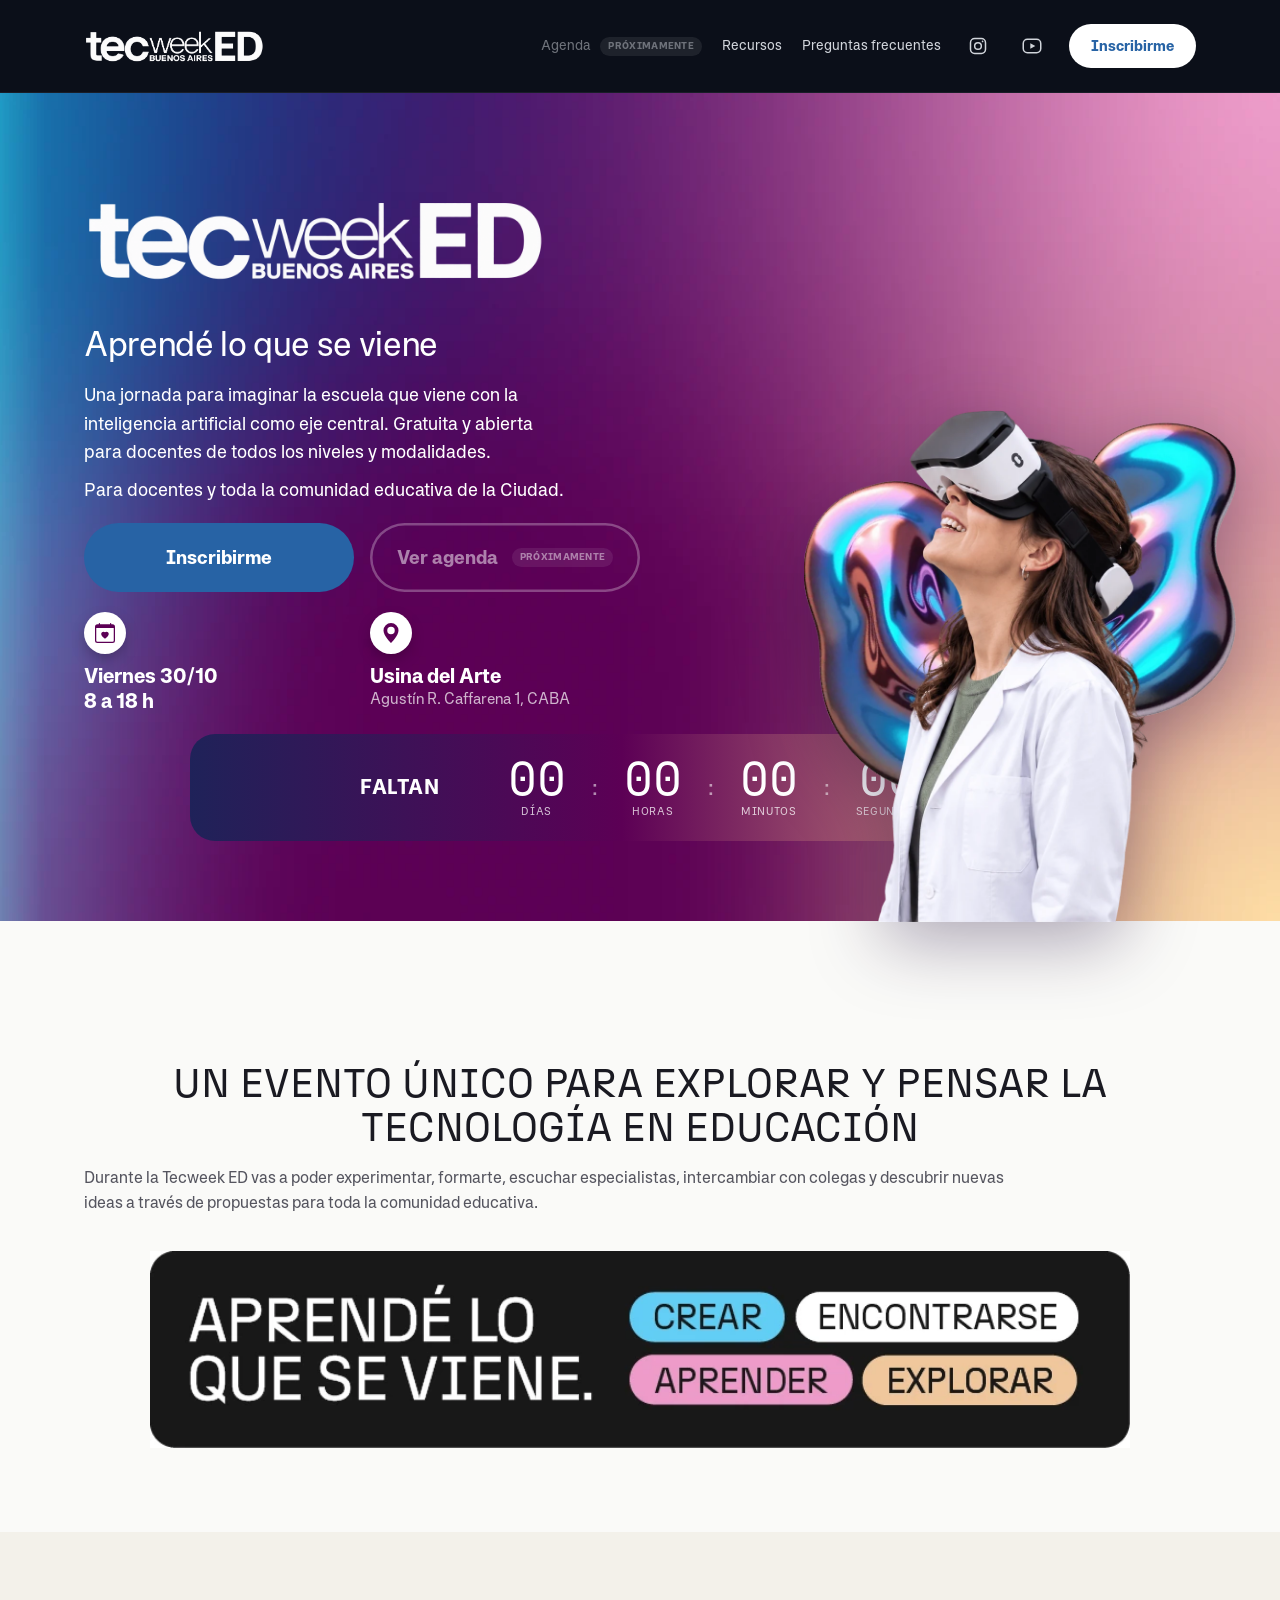
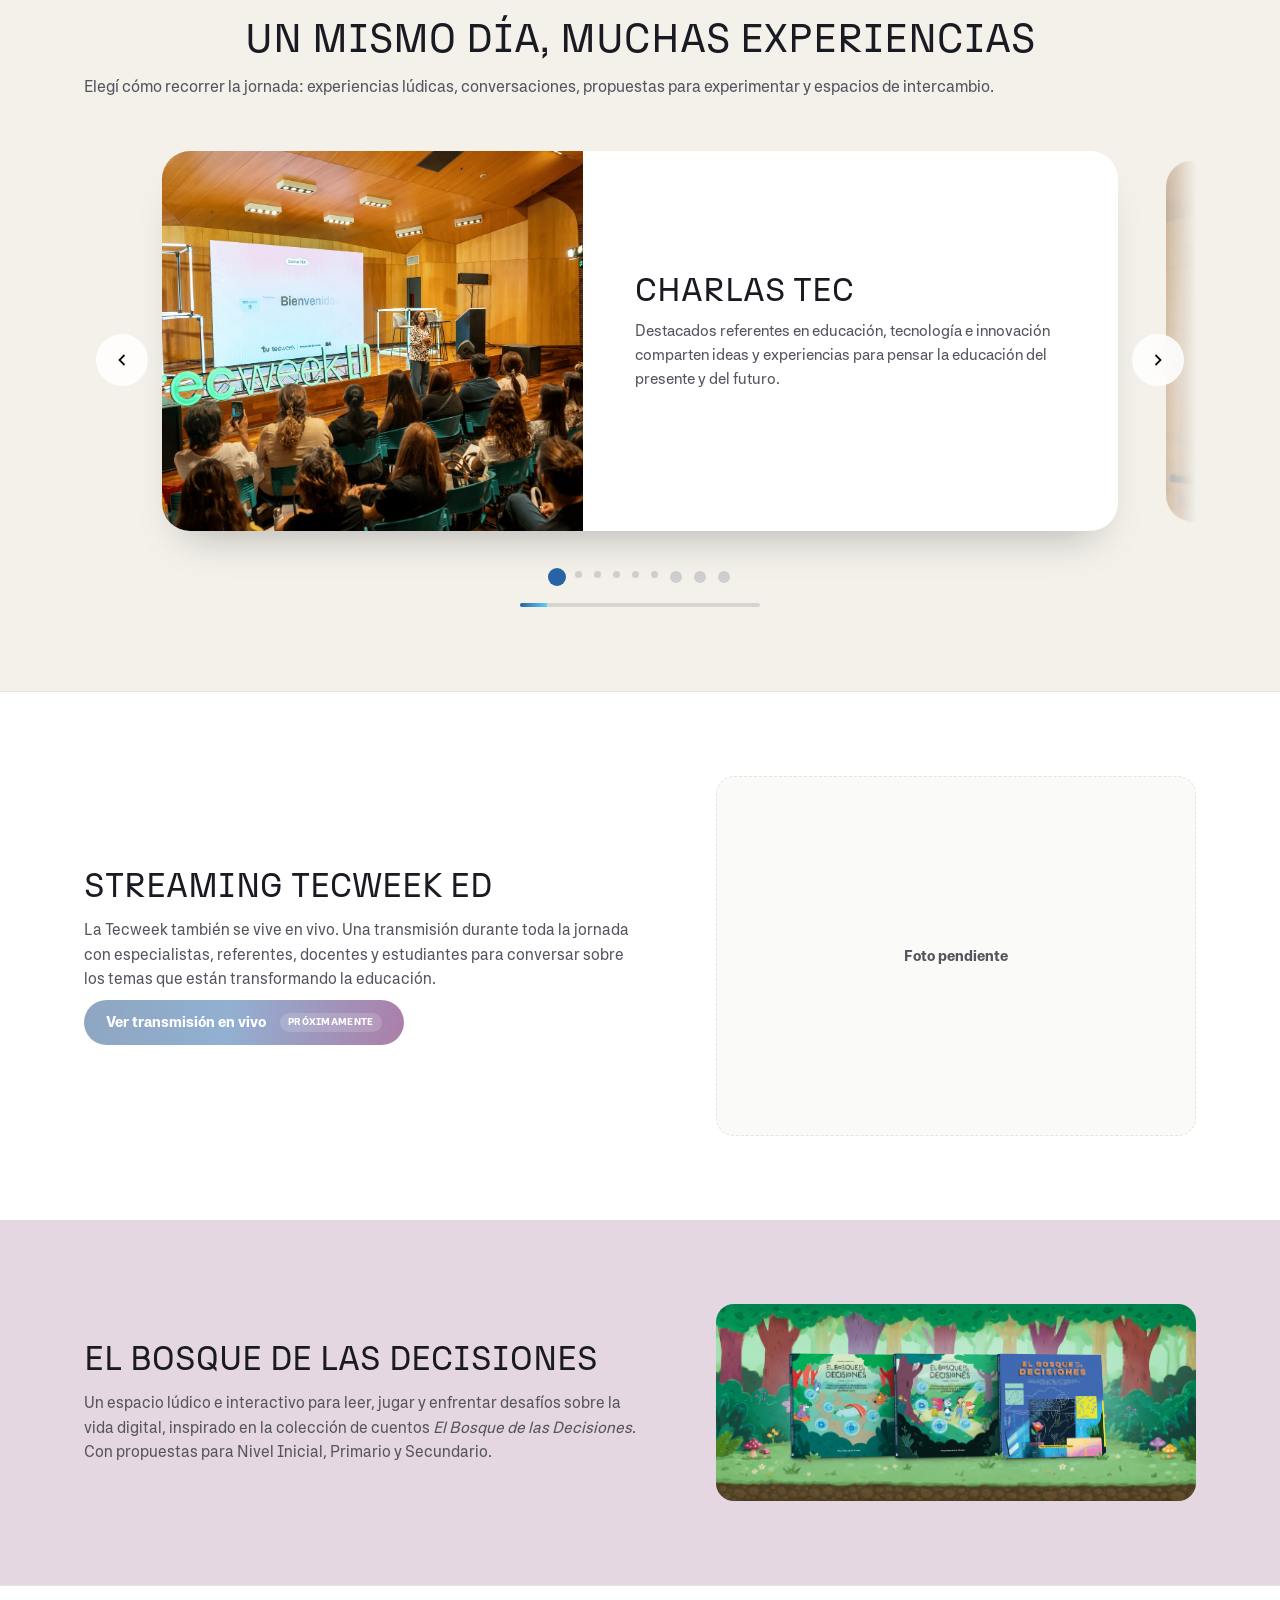
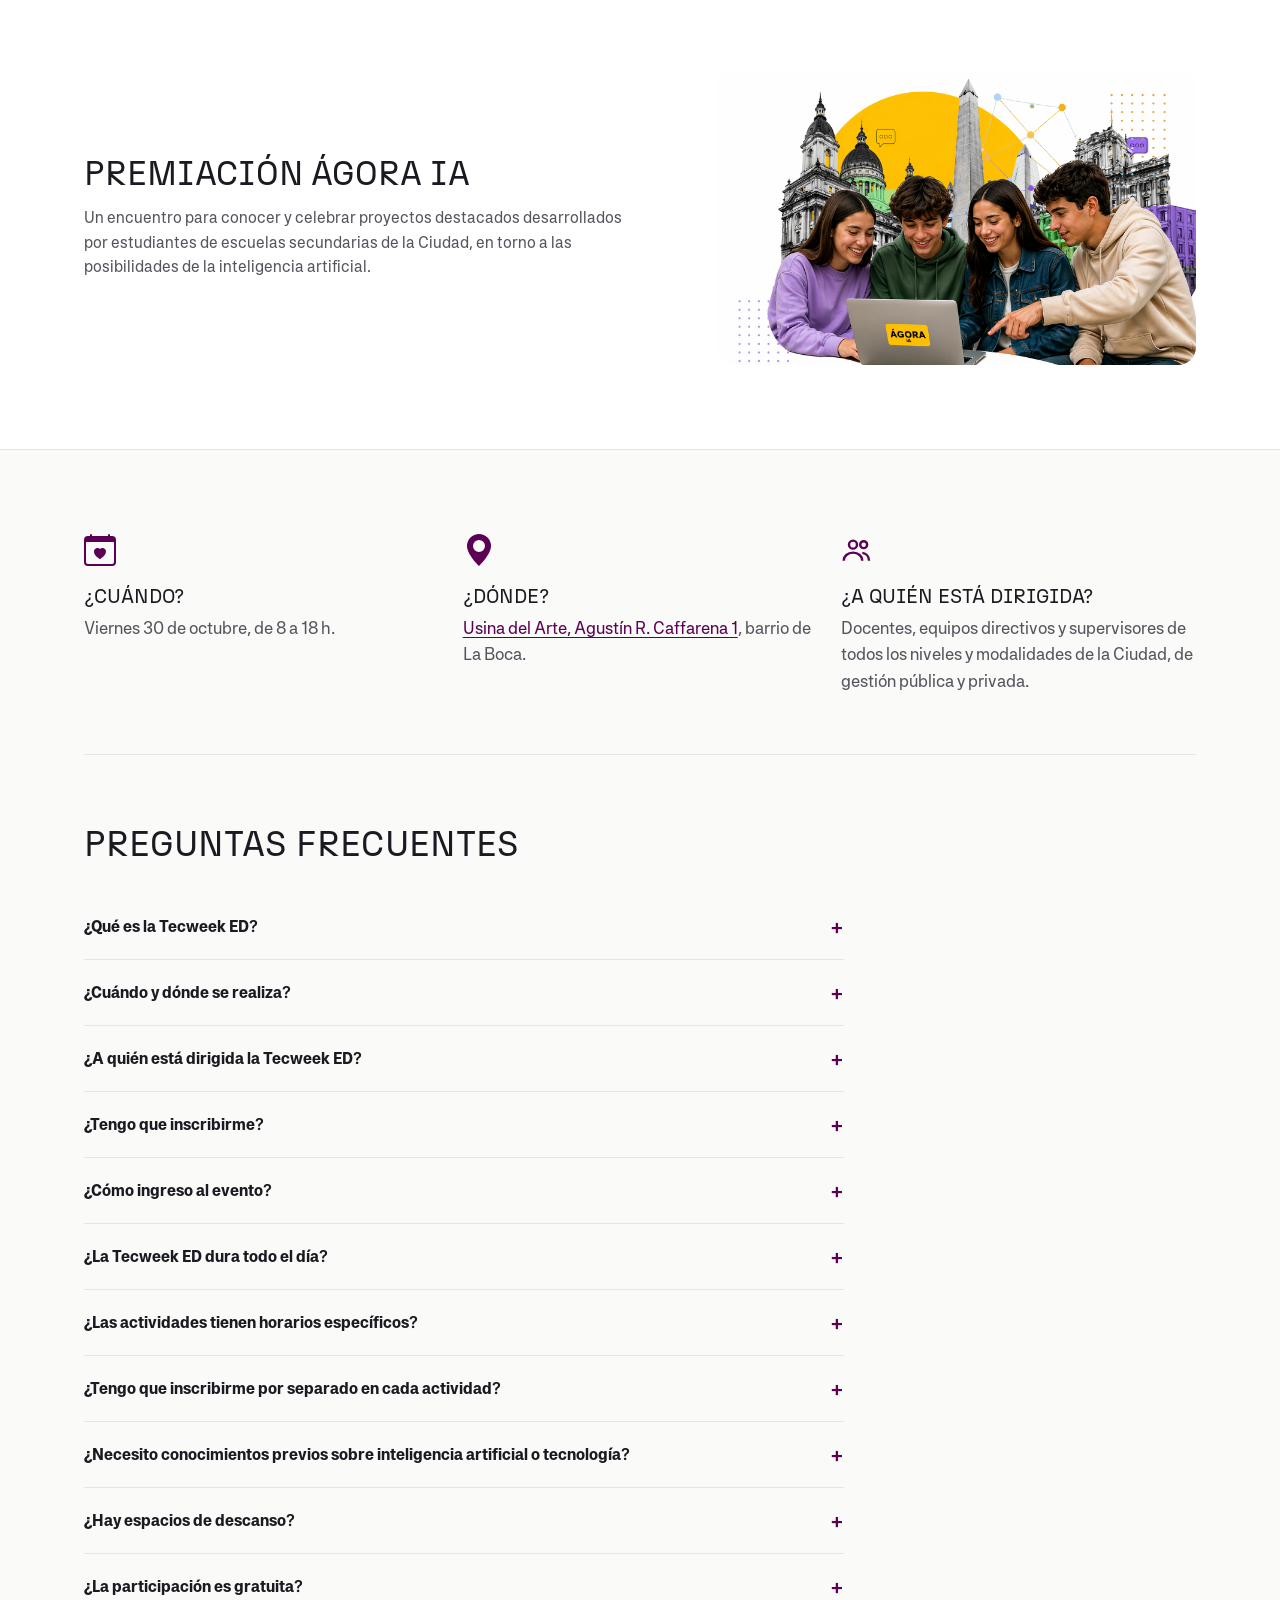
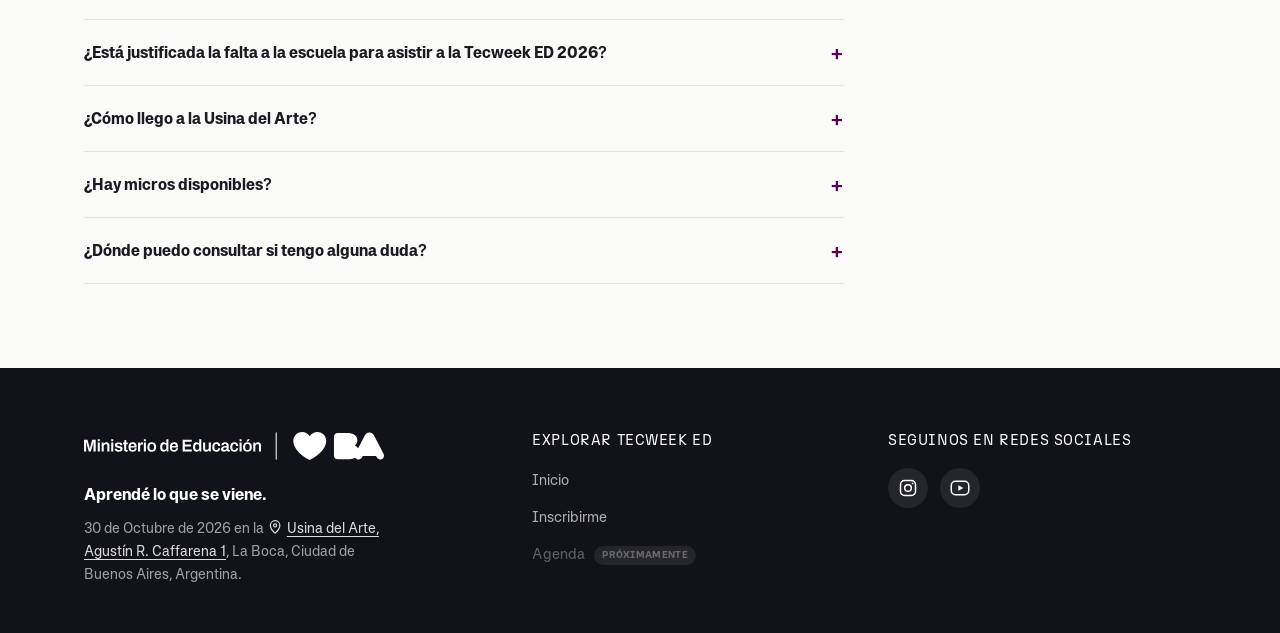
==== commit afb70d9a: "Add files via upload" ====
--- a/index1.html
+++ b/index1.html
@@ -1,708 +1,706 @@
-<!DOCTYPE html>
-<html lang="es">
-<head>
-<meta charset="UTF-8">
-<meta name="viewport" content="width=device-width, initial-scale=1.0">
-<title> Tecweek ED 2026 • 30 de octubre • Usina del Arte</title>
-<meta name="description" content="TecWeek ED 2026: una jornada gratuita para imaginar la escuela que viene, con la inteligencia artificial como eje central. Viernes 30 de octubre, Usina del Arte, La Boca, CABA. Abierta a toda la comunidad educativa.">
-<link rel="canonical" href="https://tecweeked.bue.edu.ar/">
-
-
-<link rel="icon" href="assets/favicon.ico" sizes="any">
-<link rel="icon" type="image/png" sizes="32x32" href="assets/favicon-32x32.png">
-<link rel="icon" type="image/png" sizes="16x16" href="assets/favicon-16x16.png">
-<link rel="apple-touch-icon" sizes="180x180" href="assets/apple-touch-icon.png">
-
-
-<meta property="og:type" content="website">
-<meta property="og:url" content="https://tecweeked.bue.edu.ar/">
-<meta property="og:title" content="TecWeek ED 2026 | Buenos Aires">
-<meta property="og:description" content="Una jornada gratuita para imaginar la escuela que viene, con la inteligencia artificial como eje central. Viernes 30 de octubre, Usina del Arte, CABA.">
-<meta property="og:image" content="https://tecweeked.bue.edu.ar/assets/hero-evento.png">
-<meta property="og:locale" content="es_AR">
-
-
-<meta name="twitter:card" content="summary_large_image">
-<meta name="twitter:title" content="TecWeek ED 2026 | Buenos Aires">
-<meta name="twitter:description" content="Una jornada gratuita para imaginar la escuela que viene, con la inteligencia artificial como eje central. Viernes 30 de octubre, Usina del Arte, CABA.">
-<meta name="twitter:image" content="https://tecweeked.bue.edu.ar/assets/hero-evento.png">
-
-<link rel="stylesheet" href="styles.css">
-<link rel="preconnect" href="https://fonts.googleapis.com">
-<link rel="preconnect" href="https://fonts.gstatic.com" crossorigin>
-
-<link rel="preload" href="assets/fonts/N27-Regular.woff2" as="font" type="font/woff2" crossorigin>
-<link rel="preload" href="assets/fonts/Systemia-Regular.woff2" as="font" type="font/woff2" crossorigin>
-<!-- Inter: respaldo para los caracteres que la versión de prueba de Systemia no incluye -->
-<link href="https://fonts.googleapis.com/css2?family=Inter:wght@400;700&display=swap" rel="stylesheet">
-
-<!-- Google Analytics (GA4) -->
-<!-- Reemplazá G-XXXXXXXXXX por tu Measurement ID real (lo sacás en analytics.google.com) -->
-<script async src="https://www.googletagmanager.com/gtag/js?id=G-XXXXXXXXXX"></script>
-<script>
-  window.dataLayer = window.dataLayer || [];
-  function gtag(){dataLayer.push(arguments);}
-  gtag('js', new Date());
-  gtag('config', 'G-XXXXXXXXXX');
-</script>
-
-<!-- Datos estructurados: ayuda a Google a entender que es un evento (fecha, lugar, etc.) -->
-<script type="application/ld+json">
-{
-  "@context": "https://schema.org",
-  "@type": "Event",
-  "name": "TecWeek ED 2026",
-  "startDate": "2026-10-30T08:00:00-03:00",
-  "endDate": "2026-10-30T18:00:00-03:00",
-  "eventAttendanceMode": "https://schema.org/OfflineEventAttendanceMode",
-  "eventStatus": "https://schema.org/EventScheduled",
-  "location": {
-    "@type": "Place",
-    "name": "Usina del Arte",
-    "address": {
-      "@type": "PostalAddress",
-      "streetAddress": "Agustín R. Caffarena 1",
-      "addressLocality": "La Boca",
-      "addressRegion": "CABA",
-      "addressCountry": "AR"
-    }
-  },
-  "image": ["https://tecweeked.bue.edu.ar/assets/hero-evento.png"],
-  "description": "Una jornada para imaginar la escuela que viene, con la inteligencia artificial como eje central. Gratuita y abierta a toda la comunidad educativa de la Ciudad.",
-  "organizer": {
-    "@type": "Organization",
-    "name": "TecWeek ED",
-    "url": "https://tecweeked.bue.edu.ar/"
-  },
-  "offers": {
-    "@type": "Offer",
-    "price": "0",
-    "priceCurrency": "ARS",
-    "availability": "https://schema.org/InStock",
-    "url": "https://tecweeked.bue.edu.ar/"
-  }
-}
-</script>
-</head>
-<body>
-
-
-<header class="site-header" id="header">
-  <div class="container header-inner">
-    <a href="#top" class="logo">
-      <img src="assets/tec-logo1.png" alt="TecWeek ED Buenos Aires" class="logo-img">
-    </a>
-
-    <div class="header-actions">
-      <!-- Agenda: deshabilitado hasta tener el PDF. Para reactivar: sacar "is-disabled" y el <span class="badge-soon">,
-           y volver a poner target="_blank" rel="noopener" href="AGENDA_PDF_PENDIENTE.pdf" (o el link real). -->
-      <a href="#" class="link-hide-mobile is-disabled" aria-disabled="true" tabindex="-1">Agenda <span class="badge-soon">Próximamente</span></a>
-      <a href="#top" class="link-hide-mobile">Recursos</a>
-      <a href="#faq" class="link-hide-mobile">Preguntas frecuentes</a>
-      <a href="https://www.instagram.com/educacionba" class="header-social link-hide-mobile" target="_blank" rel="noopener" aria-label="Seguinos en Instagram">
-        <svg class="icon" viewBox="0 0 24 24" fill="none" stroke="currentColor" stroke-width="1.8"><rect x="3" y="3" width="18" height="18" rx="5"/><circle cx="12" cy="12" r="4"/><circle cx="17.5" cy="6.5" r="1" fill="currentColor" stroke="none"/></svg>
-      </a>
-      <a href="https://www.youtube.com/@EducacionDigitalBA" class="header-social link-hide-mobile" target="_blank" rel="noopener" aria-label="Mirá nuestros videos en YouTube">
-        <svg class="icon" viewBox="0 0 24 24" fill="none" stroke="currentColor" stroke-width="1.8"><rect x="1.5" y="4" width="21" height="16" rx="5"/><path d="M10 8.7v6.6l6-3.3-6-3.3z" fill="currentColor" stroke="none"/></svg>
-      </a>
-      <a href="https://script.google.com/a/macros/bue.edu.ar/s/AKfycbxxVTCqKhXD4bd1T97dSXKL-B5fesiy_dN_dC29YSe3BNbBQRSwX3jnNb3w070K2A/exec" class="btn btn-primary header-btn-white" target="_blank" rel="noopener">Inscribirme </a>
-    </div>
-
-    <button class="nav-toggle" id="navToggle" aria-label="Abrir menú" aria-expanded="false">
-      <span></span><span></span><span></span>
-    </button>
-
-    <nav class="main-nav mobile-nav" id="mainNav" aria-label="Menú principal">
-      <!-- Agenda: deshabilitado hasta tener el PDF. Para reactivar: sacar "is-disabled" y el <span class="badge-soon">,
-           y volver a poner target="_blank" rel="noopener" href="AGENDA_PDF_PENDIENTE.pdf" (o el link real). -->
-      <a href="#" class="mobile-nav-btn is-disabled" aria-disabled="true" tabindex="-1">Agenda <span class="badge-soon">Próximamente</span></a>
-      <a href="#top" class="mobile-nav-link">Recursos</a>
-      <a href="#faq" class="mobile-nav-link">Preguntas frecuentes</a>
-      <div class="mobile-nav-social">
-        <a href="https://www.instagram.com/educacionba" target="_blank" rel="noopener" aria-label="Seguinos en Instagram">
-          <svg class="icon" viewBox="0 0 24 24" fill="none" stroke="currentColor" stroke-width="1.8"><rect x="3" y="3" width="18" height="18" rx="5"/><circle cx="12" cy="12" r="4"/><circle cx="17.5" cy="6.5" r="1" fill="currentColor" stroke="none"/></svg>
-        </a>
-        <a href="https://www.youtube.com/@EducacionDigitalBA" target="_blank" rel="noopener" aria-label="Mirá nuestros videos en YouTube">
-          <svg class="icon" viewBox="0 0 24 24" fill="none" stroke="currentColor" stroke-width="1.8"><rect x="1.5" y="4" width="21" height="16" rx="5"/><path d="M10 8.7v6.6l6-3.3-6-3.3z" fill="currentColor" stroke="none"/></svg>
-        </a>
-      </div>
-    </nav>
-  </div>
-</header>
-
-
-<section class="hero" id="top">
-  <div class="container">
-    <div class="chip-nav hero-chip-nav" id="heroChipNav" aria-label="Secciones del evento">
-      <span class="nav-chip nav-chip-verde">Charlas TEC</span>
-      <span class="nav-chip nav-chip-violeta">Foro TEC</span>
-      <span class="nav-chip nav-chip-turquesa">Inteligencia Creativa</span>
-      <span class="nav-chip nav-chip-rosa">Inteligencia Expandida</span>
-    </div>
-  
-  </div>
-  <div class="container hero-inner">
-    <div class="hero-copy">
-      <img src="assets/tec-logo1.png" alt="TecWeek ED Buenos Aires" class="hero-logo-big">
-      <h1 class="hero-title">Aprendé lo que se viene</h1>
-      <p class="hero-subtitle">
-        Una jornada para imaginar la escuela que viene con la inteligencia artificial como eje central. Gratuita y abierta para docentes y equipos de conducción de todos los niveles y modalidades de la Ciudad.
-      </p>
-     
-
-      <div class="hero-actions">
-        <a href="https://script.google.com/a/macros/bue.edu.ar/s/AKfycbxxVTCqKhXD4bd1T97dSXKL-B5fesiy_dN_dC29YSe3BNbBQRSwX3jnNb3w070K2A/exec" class="btn btn-solid btn-lg" target="_blank" rel="noopener">
-          Inscribirme
-        </a>
-        <!-- Agenda: deshabilitado hasta tener el PDF. Para reactivar: sacar "is-disabled" y el <span class="badge-soon">,
-             y volver a poner target="_blank" rel="noopener" href="AGENDA_PDF_PENDIENTE.pdf" (o el link real). -->
-        <a href="#" class="btn btn-outline btn-lg is-disabled" aria-disabled="true" tabindex="-1">
-          Ver agenda <span class="badge-soon">Próximamente</span>
-        </a>
-      </div>
-
-      <div class="hero-meta">
-        <span class="meta-item">
-          <span class="meta-icon meta-icon-violeta">
-            <svg class="icon" viewBox="0 0 24 24" fill="none" stroke="currentColor" stroke-width="1.8"><rect x="3" y="5" width="18" height="16" rx="2"/><path d="M3 10h18M8 3v4M16 3v4"/></svg>
-          </span>
-          <span>Viernes 30/10<br>8 a 18 h</span>
-        </span>
-        <a class="meta-item meta-item-link" href="https://maps.app.goo.gl/82i5AAPUUEQwPE1t6" target="_blank" rel="noopener">
-          <span class="meta-icon meta-icon-turquesa">
-            <svg class="icon" viewBox="0 0 24 24" fill="none" stroke="currentColor" stroke-width="1.8"><path d="M12 21s7-6.1 7-11.5A7 7 0 0 0 5 9.5C5 14.9 12 21 12 21z"/><circle cx="12" cy="9.5" r="2.3"/></svg>
-          </span>
-          <span>Usina del Arte<br>Agustín R. Caffarena 1, CABA</span>
-        </a>
-      </div>
-    </div>
-
-    <div class="hero-media">
-      <picture>
-        <source srcset="assets/docente.webp" type="image/webp">
-        <img src="assets/docente.png" width="900" height="1067" alt="Una docente con guardapolvo mirando hacia arriba mientras usa un visor de realidad virtual" class="hero-photo">
-      </picture>
-    </div>
-  </div>
-
-
-  <div class="container">
-    <div class="countdown" id="countdown" aria-live="polite">
-      <p class="countdown-kicker">Faltan</p>
-      <div class="countdown-grid">
-        <div class="countdown-item">
-          <span class="countdown-number" id="cd-days">00</span>
-          <span class="countdown-label">Días</span>
-        </div>
-        <span class="countdown-sep">:</span>
-        <div class="countdown-item">
-          <span class="countdown-number" id="cd-hours">00</span>
-          <span class="countdown-label">Horas</span>
-        </div>
-        <span class="countdown-sep">:</span>
-        <div class="countdown-item">
-          <span class="countdown-number" id="cd-minutes">00</span>
-          <span class="countdown-label">Minutos</span>
-        </div>
-        <span class="countdown-sep">:</span>
-        <div class="countdown-item">
-          <span class="countdown-number" id="cd-seconds">00</span>
-          <span class="countdown-label">Segundos</span>
-        </div>
-      </div>
-    </div>
-  </div>
-
-  
-
-  <div class="hero-bar" aria-hidden="true">
-    <span class="bar-verde"></span><span class="bar-violeta"></span><span class="bar-turquesa"></span><span class="bar-naranja"></span><span class="bar-rosa"></span>
-  </div>
-</section>
-
-
-<section class="section ejes">
-  <div class="container ejes-content">
-    <div class="ejes-text">
-      <h2>Un evento único para explorar y pensar la tecnología en educación</h2>
-      <p>
-        Durante la TecWeek ED vas a poder experimentar, formarte, escuchar especialistas,
-        intercambiar con colegas y descubrir nuevas ideas a través de propuestas para
-        toda la comunidad educativa.
-      </p>
-    </div>
-    <div class="ejes-image-wrap">
-      <picture>
-        <source srcset="assets/ejes-tira.webp" type="image/webp">
-        <img src="assets/ejes-tira.png" width="1856" height="219" alt="Los cuatro ejes de la TecWeek ED: Explorar, Crear, Aprender y Encontrarse" class="ejes-image">
-      </picture>
-    </div>
-  </div>
-</section>
-
-
-<section class="section experiencias" id="espacios">
-  <div class="container">
-
-    <h2> Un mismo día, muchas experiencias</h2>
-    <p class="section-intro">
-      Elegí cómo recorrer la jornada: experiencias lúdicas, conversaciones, propuestas para experimentar y espacios de intercambio. 
-    </p>
-
-    <div class="exp-carousel">
-      <div class="exp-track" id="expTrack" tabindex="0" aria-label="Experiencias de la jornada, deslizá o usá las flechas del teclado">
-
-        <article class="exp-slide exp-verde">
-          <div class="exp-slide-visual">
-            <img src="assets/Charlas-Tec.png" alt="Orador presentando sobre inteligencia artificial en el escenario principal, con el público en primer plano" class="exp-slide-photo" loading="lazy">
-          </div>
-          <div class="exp-slide-copy">
-          
-            <h3 class="exp-slide-title">Charlas TEC</h3>
-            <p class="exp-slide-tagline">Destacados referentes en educación, tecnología e innovación comparten ideas y experiencias para pensar la educación del presente y del futuro.</p>
-     
-            <ul class="exp-slide-list">
-              <li>Charlas</li>
-              <li>Paneles de referentes</li>
-              <li>Espacios para aprender</li>
-            </ul>
-          </div>
-        </article>
-
-        
-          <article class="exp-slide exp-slide-speaker exp-verde">
-          <div class="exp-slide-visual">
-            <img src="assets/Santi-Siri.png" width="667" height="833" alt="Retrato de Santi Siri" class="exp-slide-photo" loading="lazy">
-          </div>
-          <div class="exp-slide-copy">
-            <span class="exp-slide-eyebrow">Charlas TEC</span>
-            <h3 class="exp-slide-title">Santi Siri</h3>
-            <p class="exp-slide-role">Emprendedor tecnológico y especialista en inteligencia artificial</p>
-            </div>
-        </article>
-
-        <article class="exp-slide exp-slide-speaker exp-verde">
-          <div class="exp-slide-visual">
-            <img src="assets/Fabricio-Ballarini.png" width="667" height="833" alt="Retrato de Fabricio Ballarini" class="exp-slide-photo" loading="lazy">
-          </div>
-          <div class="exp-slide-copy">
-            <span class="exp-slide-eyebrow">Charlas TEC</span>
-            <h3 class="exp-slide-title">Fabricio Ballarini</h3>
-            <p class="exp-slide-role">Neurocientífico e investigador</p>
-            
-          </div>
-        </article>
-
-        <article class="exp-slide exp-slide-speaker exp-verde">
-          <div class="exp-slide-visual">
-            <img src="assets/Lucía-Fainboim.png" width="667" height="833" alt="Retrato de Lucía Fainboim" class="exp-slide-photo" loading="lazy">
-          </div>
-          <div class="exp-slide-copy">
-            <span class="exp-slide-eyebrow">Charlas TEC</span>
-            <h3 class="exp-slide-title"> Lucía Fainboim</h3>
-            <p class="exp-slide-role">Especialista en ciudadanía y bienestar digital</p>
-            
-          </div>
-        </article>
-
-        <article class="exp-slide exp-slide-speaker exp-verde">
-          <div class="exp-slide-visual">
-            <img src="assets/Carolina-Duek.png" width="400" height="400" alt="Retrato de Carolina Duek" class="exp-slide-photo exp-photo-closeup" loading="lazy">
-          </div>
-          <div class="exp-slide-copy">
-            <span class="exp-slide-eyebrow">Charlas TEC</span>
-            <h3 class="exp-slide-title">Carolina Duek</h3>
-            <p class="exp-slide-role">Investigadora especializada en infancia, cultura y tecnologías</p>
-           
-          </div>
-        </article>
-
-
-      
-        <article class="exp-slide exp-slide-speaker exp-verde">
-          <div class="exp-slide-visual">
-            <img src="assets/Sebastián-Davidovsky.png" width="900" height="1124" alt="Retrato de Sebastián Davidovsky" class="exp-slide-photo" loading="lazy">
-          </div>
-          <div class="exp-slide-copy">
-            <span class="exp-slide-eyebrow">Charlas TEC</span>
-            <h3 class="exp-slide-title">Sebastián Davidovsky</h3>
-            <p class="exp-slide-role">Periodista especializado en tecnología e inteligencia artificial</p>
-           
-          </div>
-        </article>
-    
-        <article class="exp-slide exp-violeta">
-          <div class="exp-slide-visual">
-            <img src="assets/Foro-TEC.png" alt="Panel de discusión con varias personas conversando alrededor de una mesa" class="exp-slide-photo" loading="lazy">
-          </div>
-          <div class="exp-slide-copy">
-        
-            <h3 class="exp-slide-title">Foro TEC</h3>
-            <p class="exp-slide-tagline">Paneles y conversaciones sobre proyectos y experiencias que están transformando las formas de enseñar y aprender con tecnologías.</p>
-         
-            <ul class="exp-slide-list">
-              <li>Mesas de discusión</li>
-              <li>Talleres colaborativos</li>
-              <li>Espacios para interactuar</li>
-            </ul>
-          </div>
-        </article>
-
-        <!-- ===== Oradores de Foro TEC: PENDIENTE =====
-             Copiá acá una tarjeta de orador de Charlas TEC por cada orador, cambiando
-             "exp-verde" por "exp-violeta" y "Charlas TEC" por "Foro TEC", y sumá su punto
-             en .exp-dots después del de Foro TEC. -->
-
-        <article class="exp-slide exp-turquesa">
-          <div class="exp-slide-visual">
-            <img src="assets/Inteligencia-Creativa.png" alt="Manos armando un robot con componentes electrónicos en un taller maker" class="exp-slide-photo" loading="lazy">
-          </div>
-          <div class="exp-slide-copy">
-         
-            <h3 class="exp-slide-title">Inteligencia Creativa</h3>
-            <p class="exp-slide-tagline">Crear, experimentar e inventar con tecnologías</p>
-       
-            <ul class="exp-slide-list">
-              <li>Lab Tec</li>
-              <li>Lab Lúdico </li>
-              
-            </ul>
-          </div>
-        </article>
-
-  
-
-        <article class="exp-slide exp-rosa">
-         <div class="exp-slide-visual">
-            <img src="assets/creativa.png" alt="Manos armando un robot con componentes electrónicos en un taller maker" class="exp-slide-photo" loading="lazy">
-          </div>
-          <div class="exp-slide-copy">
-         
-            <h3 class="exp-slide-title">Inteligencia Expandida</h3>
-            <p class="exp-slide-tagline">Tecnologías para ampliar las formas de aprender y de construir conocimiento.</p>
-          
-            <ul class="exp-slide-list">
-              <li>Espacios formativos en Sala TEC 1 - Sala TEC 2</li>
-              
-            </ul>
-          </div>
-        </article>
-
-      </div>
-
-      <button class="exp-arrow exp-arrow-prev" type="button" aria-label="Experiencia anterior" data-exp-prev>
-        <svg viewBox="0 0 24 24" width="20" height="20" fill="none" stroke="currentColor" stroke-width="2.2"><path d="M15 18l-6-6 6-6"/></svg>
-      </button>
-      <button class="exp-arrow exp-arrow-next" type="button" aria-label="Siguiente experiencia" data-exp-next>
-        <svg viewBox="0 0 24 24" width="20" height="20" fill="none" stroke="currentColor" stroke-width="2.2"><path d="M9 6l6 6-6 6"/></svg>
-      </button>
-    </div>
-
-    <div class="exp-dots" role="tablist" aria-label="Ir a experiencia u orador">
-      <button class="exp-dot exp-verde is-active" type="button" data-exp-dot aria-label="Ir a Charlas TEC" aria-selected="true"></button>
-      <button class="exp-dot exp-dot-sub exp-verde" type="button" data-exp-dot aria-label="Ir a Santi Siri" aria-selected="false"></button>
-      <button class="exp-dot exp-dot-sub exp-verde" type="button" data-exp-dot aria-label="Ir a Fabricio Ballarini" aria-selected="false"></button>
-      <button class="exp-dot exp-dot-sub exp-verde" type="button" data-exp-dot aria-label="Ir a Lucía Fainboim" aria-selected="false"></button>
-      <button class="exp-dot exp-dot-sub exp-verde" type="button" data-exp-dot aria-label="Ir a Carolina Duek" aria-selected="false"></button>
-      <button class="exp-dot exp-dot-sub exp-verde" type="button" data-exp-dot aria-label="Ir a Sebastián Davidovsky" aria-selected="false"></button>
-      <button class="exp-dot exp-violeta" type="button" data-exp-dot aria-label="Ir a Foro TEC" aria-selected="false"></button>
-      <button class="exp-dot exp-turquesa" type="button" data-exp-dot aria-label="Ir a Inteligencia Creativa" aria-selected="false"></button>
-      <button class="exp-dot exp-rosa" type="button" data-exp-dot aria-label="Ir a Inteligencia Expandida" aria-selected="false"></button>
-    </div>
-    <div class="exp-progress" aria-hidden="true">
-      <span class="exp-progress-bar" id="expProgress"></span>
-    </div>
-
-  </div>
-</section>
-
-
-<section class="section franja franja-violeta" id="bosque">
-  <div class="container franja-grid">
-    <div class="franja-text">
-
-      <h2>El Bosque de las Decisiones</h2>
-      <p>
-        Un espacio lúdico e interactivo para leer, jugar y enfrentar desafíos sobre
-        la vida digital, inspirado en la colección de cuentos <em>El Bosque de las
-        Decisiones</em>. Con propuestas para Nivel Inicial, Primario y Secundario.
-      </p>
-      <!--<div class="franja-tags">
-        <span class="tag">Nivel Inicial</span>
-        <span class="tag">Primario</span>
-        <span class="tag">Secundario</span>
-      </div>-->
-    </div>
-    <div class="bosque-media">
-      <img src="assets/bosque-decisiones-covers.png" alt="Las tres portadas de la colección El Bosque de las Decisiones, para Nivel Inicial, Primario y Secundario" class="bosque-img">
-    </div>
-  </div>
-</section>
-
-
-
-
-<section class="section franja" id="agora-ia">
-  <div class="container franja-grid">
-    <div class="franja-text">
-    
-      <h2>Premiación Ágora IA</h2>
-      <p>
-        Un encuentro para conocer y celebrar proyectos destacados desarrollados por
-        estudiantes de escuelas secundarias de la Ciudad, en torno a las posibilidades
-        de la inteligencia artificial.
-      </p>
-    </div>
-    <div class="agora-media">
-      <img src="assets/agora-ia-collage.png" alt="Estudiantes trabajando con la notebook de Ágora IA, con la Ciudad de Buenos Aires de fondo" class="agora-img">
-    </div>
-  </div>
-</section>
-
-
-
-
-
-
-<section class="section info-faq" id="faq">
-  <div class="container">
-    <div class="info-grid">
-      <div class="info-item">
-        <svg class="icon" viewBox="0 0 24 24" fill="none" stroke="currentColor" stroke-width="1.8"><rect x="3" y="5" width="18" height="16" rx="2"/><path d="M3 10h18M8 3v4M16 3v4"/></svg>
-        <h4>¿Cuándo?</h4>
-        <p>Viernes 30 de octubre, de 8 a 18 h.</p>
-      </div>
-      <div class="info-item">
-        <svg class="icon" viewBox="0 0 24 24" fill="none" stroke="currentColor" stroke-width="1.8"><path d="M12 21s7-6.1 7-11.5A7 7 0 0 0 5 9.5C5 14.9 12 21 12 21z"/><circle cx="12" cy="9.5" r="2.3"/></svg>
-        <h4>¿Dónde?</h4>
-        <p>Usina del Arte, Agustín R. Caffarena 1, barrio de La Boca.</p>
-      </div>
-      <div class="info-item">
-        <svg class="icon" viewBox="0 0 24 24" fill="none" stroke="currentColor" stroke-width="1.8"><circle cx="9" cy="8" r="3"/><path d="M2 20c0-3.3 3-6 7-6s7 2.7 7 6"/><circle cx="17" cy="8" r="2.6"/><path d="M16 14.2c2.8.4 5 2.6 5 5.8"/></svg>
-        <h4>¿A quién está dirigida?</h4>
-        <p>Docentes, equipos directivos y supervisores de todos los niveles y modalidades de la Ciudad, de gestión pública y privada.</p>
-      </div>
-    </div>
-
-    <h2 class="faq-title">Preguntas frecuentes</h2>
-
-    <div class="accordion" id="accordion">
-      <div class="accordion-item">
-        <button class="accordion-trigger" aria-expanded="false">
-          <span>¿Qué es la TecWeek ED?</span>
-          <span class="accordion-icon">+</span>
-        </button>
-        <div class="accordion-panel">
-          <p>La TecWeek ED es la edición educativa de Tecweek: Semana de las Tecnologías Emergentes y Creativas, una iniciativa del Gobierno de la Ciudad de Buenos Aires que reúne algunos de los eventos más destacados de la industria tecnológica y creativa.</p>
-          <p>Es una jornada para aprender, experimentar y compartir nuevas formas de enseñar y aprender con tecnologías. En esta edición, la inteligencia artificial será uno de los grandes ejes para pensar la educación que viene.</p>
-        </div>
-      </div>
-
-      <div class="accordion-item">
-        <button class="accordion-trigger" aria-expanded="false">
-          <span>¿Cuándo y dónde se realiza?</span>
-          <span class="accordion-icon">+</span>
-        </button>
-        <div class="accordion-panel">
-          <p>La TecWeek ED 2026 se realizará el 30 de octubre, de 8 a 18 h, en la Usina del Arte, Agustín R. Caffarena 1, Ciudad de Buenos Aires.</p>
-        </div>
-      </div>
-
-      <div class="accordion-item">
-        <button class="accordion-trigger" aria-expanded="false">
-          <span>¿A quién está dirigida la TecWeek ED?</span>
-          <span class="accordion-icon">+</span>
-        </button>
-        <div class="accordion-panel">
-          <p>Está dirigida a docentes, equipos directivos y supervisores de los distintos niveles y modalidades de la Ciudad de establecimientos de gestión pública y privada.</p>
-        </div>
-      </div>
-
-      <div class="accordion-item">
-        <button class="accordion-trigger" aria-expanded="false">
-          <span>¿Tengo que inscribirme?</span>
-          <span class="accordion-icon">+</span>
-        </button>
-        <div class="accordion-panel">
-          <p>Sí. La participación requiere inscripción previa y está sujeta a la disponibilidad de cupos.</p>
-          <p>Una vez realizada la inscripción, recibirás por correo electrónico la información necesaria para organizar tu participación.</p>
-        </div>
-      </div>
-
-      <div class="accordion-item">
-        <button class="accordion-trigger" aria-expanded="false">
-          <span>¿La inscripción garantiza mi lugar?</span>
-          <span class="accordion-icon">+</span>
-        </button>
-        <div class="accordion-panel">
-          <p>La participación está sujeta a la disponibilidad de cupos. Si al momento de inscribirte el turno seleccionado ya alcanzó su capacidad, podrás quedar en lista de espera y te contactaremos si se libera un lugar.</p>
-        </div>
-      </div>
-
-      <div class="accordion-item">
-        <button class="accordion-trigger" aria-expanded="false">
-          <span>¿Cómo ingreso al evento?</span>
-          <span class="accordion-icon">+</span>
-        </button>
-        <div class="accordion-panel">
-          <p>Antes del evento, las personas con inscripción confirmada recibirán por correo electrónico la información necesaria y un QR para realizar la acreditación e ingreso a TecWeek ED.</p>
-        </div>
-      </div>
-
-      <div class="accordion-item">
-        <button class="accordion-trigger" aria-expanded="false">
-          <span>¿La TecWeek ED dura todo el día?</span>
-          <span class="accordion-icon">+</span>
-        </button>
-        <div class="accordion-panel">
-          <p>TecWeek ED se desarrollará de 8 a 18 h. Al momento de inscribirte podrás seleccionar la modalidad de participación disponible que mejor se adapte a tu jornada.</p>
-        </div>
-      </div>
-
-      <div class="accordion-item">
-        <button class="accordion-trigger" aria-expanded="false">
-          <span>¿Las actividades tienen horarios específicos?</span>
-          <span class="accordion-icon">+</span>
-        </button>
-        <div class="accordion-panel">
-          <p>Sí. TecWeek ED contará con una agenda de actividades simultáneas a lo largo de toda la jornada: charlas, paneles, experiencias, talleres y espacios para explorar y aprender.</p>
-          <p>Antes del evento compartiremos la <a href="AGENDA_PDF_PENDIENTE.pdf" target="_blank" rel="noopener">agenda completa</a> para que puedas organizar tu recorrido.</p>
-        </div>
-      </div>
-
-      <div class="accordion-item">
-        <button class="accordion-trigger" aria-expanded="false">
-          <span>¿Tengo que inscribirme por separado en cada actividad?</span>
-          <span class="accordion-icon">+</span>
-        </button>
-        <div class="accordion-panel">
-          <p>La inscripción general permite el ingreso a TecWeek ED. Algunas propuestas podrán tener cupo limitado o una modalidad específica de participación, que será informada en la agenda.</p>
-        </div>
-      </div>
-
-      <div class="accordion-item">
-        <button class="accordion-trigger" aria-expanded="false">
-          <span>¿Necesito conocimientos previos sobre inteligencia artificial o tecnología?</span>
-          <span class="accordion-icon">+</span>
-        </button>
-        <div class="accordion-panel">
-          <p>No. Las propuestas están pensadas para que puedas participar con distintos niveles de experiencia y conocimiento. La idea es explorar, aprender y llevarte nuevas preguntas, herramientas e ideas.</p>
-        </div>
-      </div>
-
-      <div class="accordion-item">
-        <button class="accordion-trigger" aria-expanded="false">
-          <span>¿Hay espacios de descanso?</span>
-          <span class="accordion-icon">+</span>
-        </button>
-        <div class="accordion-panel">
-          <p>Sí. La TecWeek contará con Bienestar TEC, un espacio pensado para hacer una pausa, descansar y encontrarse con colegas durante la jornada.</p>
-        </div>
-      </div>
-
-      <div class="accordion-item">
-        <button class="accordion-trigger" aria-expanded="false">
-          <span>¿La participación es gratuita?</span>
-          <span class="accordion-icon">+</span>
-        </button>
-        <div class="accordion-panel">
-          <p>Sí. La participación en TecWeek ED es gratuita, con inscripción previa y cupos limitados.</p>
-        </div>
-      </div>
-
-      <div class="accordion-item">
-        <button class="accordion-trigger" aria-expanded="false">
-          <span>¿Está justificada la falta a la escuela para asistir a la TecWeek ED 2026?</span>
-          <span class="accordion-icon">+</span>
-        </button>
-        <div class="accordion-panel">
-          <p>Sí, para los docentes convocados por el equipo directivo de la institución en la que se desempeñan. La justificación comprende el o los turnos por los que hayan sido convocados, correspondientes a cargos en establecimientos de gestión estatal.</p>
-          <p>Luego del evento, recibirán por correo electrónico una constancia de participación con los turnos acreditados, que deberán presentar en su establecimiento.</p>
-        </div>
-      </div>
-
-      <div class="accordion-item">
-        <button class="accordion-trigger" aria-expanded="false">
-          <span>¿Cómo llego a la Usina del Arte?</span>
-          <span class="accordion-icon">+</span>
-        </button>
-        <div class="accordion-panel">
-          <p>En transporte público:</p>
-          <p><strong>Paradas a menos de 2 cuadras</strong><br>
-          Av. Pedro de Mendoza y Caffarena / Usina del Arte: líneas 8, 20, 130 y 168.<br>
-          Caboto y Benito Pérez Galdós / Villafañe: líneas 25, 29 y 53.<br>
-          Av. Pedro de Mendoza y 20 de Septiembre / Blanes: líneas 20, 130 y 168.</p>
-          <p><strong>Paradas a 3 o 4 cuadras</strong><br>
-          Av. Almirante Brown y Benito Pérez Galdós / Villafañe: líneas 29, 33, 53, 64, 86, 93, 129, 152 y 195.<br>
-          Av. Regimiento de Patricios y Villafañe / Arandía: líneas 24, 39, 70, 93 y 102.</p>
-          <p><strong>E-Bus</strong><br>
-          A partir de las 16 h, también podés utilizar el E-Bus, el servicio de colectivos eléctricos de la Ciudad.</p>
-        </div>
-      </div>
-
-      <div class="accordion-item">
-        <button class="accordion-trigger" aria-expanded="false">
-          <span>¿Hay micros disponibles?</span>
-          <span class="accordion-icon">+</span>
-        </button>
-        <div class="accordion-panel">
-          <p>Habrá micros gratuitos disponibles únicamente para el regreso, con salida desde la Usina del Arte a las 18 h hacia distintos puntos de la Ciudad. No habrá servicio de traslado para la llegada al evento.</p>
-        </div>
-      </div>
-
-      <div class="accordion-item">
-        <button class="accordion-trigger" aria-expanded="false">
-          <span>¿Dónde puedo consultar si tengo alguna duda?</span>
-          <span class="accordion-icon">+</span>
-        </button>
-        <div class="accordion-panel">
-          <p>Podés escribirnos a <a href="mailto:tecweek.ed@bue.edu.ar">tecweek.ed@bue.edu.ar</a>.</p>
-        </div>
-      </div>
-    </div>
-  </div>
-</section>
-
-
-<footer class="site-footer">
-  <div class="container footer-grid">
-
-    <div class="footer-col footer-col-brand">
-      <div class="footer-logos">
-      
-     
-        <img src="assets/ministerio-ba.svg" alt="Ministerio de Educación · Gobierno de la Ciudad de Buenos Aires" class="footer-logo-ministerio">
-      </div>
-      <p class="footer-tagline">Aprendé lo que se viene.</p>
-      <p class="footer-address">30 de Octubre de 2026 en la Usina del Arte, Avenida Don Pedro de Mendoza 501, La Boca, Ciudad de Buenos Aires, Argentina.</p>
-    </div>
-
-    <div class="footer-col">
-      <h3 class="footer-heading">Explorar Tecweek ED</h3>
-      <ul class="footer-links">
-        <li><a href="#top">Inicio</a></li>
-        <li><a href="https://script.google.com/a/macros/bue.edu.ar/s/AKfycbxxVTCqKhXD4bd1T97dSXKL-B5fesiy_dN_dC29YSe3BNbBQRSwX3jnNb3w070K2A/exec" target="_blank" rel="noopener">Inscribirme</a></li>
-        <!-- Agenda: deshabilitado hasta tener el PDF. Para reactivar: sacar "is-disabled" y el <span class="badge-soon">,
-             y volver a poner target="_blank" rel="noopener" href="AGENDA_PDF_PENDIENTE.pdf" (o el link real). -->
-        <li><a href="#" class="is-disabled" aria-disabled="true" tabindex="-1">Agenda <span class="badge-soon">Próximamente</span></a></li>
-      </ul>
-    </div>
-
-    <div class="footer-col">
-      <h3 class="footer-heading">Seguinos en Redes Sociales</h3>
-      <div class="footer-social">
-        <a href="https://www.instagram.com/educacionba" class="footer-social-link" target="_blank" rel="noopener" aria-label="Seguinos en Instagram">
-          <svg class="icon" viewBox="0 0 24 24" fill="none" stroke="currentColor" stroke-width="1.8"><rect x="3" y="3" width="18" height="18" rx="5"/><circle cx="12" cy="12" r="4"/><circle cx="17.5" cy="6.5" r="1" fill="currentColor" stroke="none"/></svg>
-        </a>
-        <a href="https://www.youtube.com/@EducacionDigitalBA" class="footer-social-link" target="_blank" rel="noopener" aria-label="Mirá nuestros videos en YouTube">
-          <svg class="icon" viewBox="0 0 24 24" fill="none" stroke="currentColor" stroke-width="1.8"><rect x="1.5" y="4" width="21" height="16" rx="5"/><path d="M10 8.7v6.6l6-3.3-6-3.3z" fill="currentColor" stroke="none"/></svg>
-        </a>
-      </div>
-    </div>
-
-  </div>
-</footer>
-
-<script src="script.js"></script>
-</body>
-</html>
+<!DOCTYPE html>
+<html lang="es">
+<head>
+<meta charset="UTF-8">
+<meta name="viewport" content="width=device-width, initial-scale=1.0">
+<title> Tecweek ED 2026 • 30 de octubre • Usina del Arte</title>
+<meta name="description" content="Tecweek ED 2026: una jornada gratuita para imaginar la escuela que viene, con la inteligencia artificial como eje central. Viernes 30 de octubre, Usina del Arte, La Boca, CABA. Abierta a toda la comunidad educativa.">
+<link rel="canonical" href="https://tecweeked.bue.edu.ar/">
+
+
+<link rel="icon" href="assets/favicon.ico" sizes="any">
+<link rel="icon" type="image/png" sizes="32x32" href="assets/favicon-32x32.png">
+<link rel="icon" type="image/png" sizes="16x16" href="assets/favicon-16x16.png">
+<link rel="apple-touch-icon" sizes="180x180" href="assets/apple-touch-icon.png">
+
+
+<meta property="og:type" content="website">
+<meta property="og:url" content="https://tecweeked.bue.edu.ar/">
+<meta property="og:title" content="Tecweek ED 2026 | Buenos Aires">
+<meta property="og:description" content="Una jornada gratuita para imaginar la escuela que viene, con la inteligencia artificial como eje central. Viernes 30 de octubre, Usina del Arte, CABA.">
+<meta property="og:image" content="https://tecweeked.bue.edu.ar/assets/hero-evento.png">
+<meta property="og:locale" content="es_AR">
+
+
+<meta name="twitter:card" content="summary_large_image">
+<meta name="twitter:title" content="Tecweek ED 2026 | Buenos Aires">
+<meta name="twitter:description" content="Una jornada gratuita para imaginar la escuela que viene, con la inteligencia artificial como eje central. Viernes 30 de octubre, Usina del Arte, CABA.">
+<meta name="twitter:image" content="https://tecweeked.bue.edu.ar/assets/hero-evento.png">
+
+<link rel="stylesheet" href="styles.css">
+<link rel="preconnect" href="https://fonts.googleapis.com">
+<link rel="preconnect" href="https://fonts.gstatic.com" crossorigin>
+
+<link rel="preload" href="assets/fonts/N27-Regular.woff2" as="font" type="font/woff2" crossorigin>
+<link rel="preload" href="assets/fonts/Systemia-Regular.woff2" as="font" type="font/woff2" crossorigin>
+<!-- Inter: respaldo para los caracteres que la versión de prueba de Systemia no incluye -->
+<link href="https://fonts.googleapis.com/css2?family=Inter:wght@400;700&display=swap" rel="stylesheet">
+
+
+<script async src="https://www.googletagmanager.com/gtag/js?id=G-GVQBFW4CX3"></script>
+<script>
+  window.dataLayer = window.dataLayer || [];
+  function gtag(){dataLayer.push(arguments);}
+  gtag('js', new Date());
+
+  gtag('config', 'G-GVQBFW4CX3');
+</script>
+
+
+
+<script type="application/ld+json">
+{
+  "@context": "https://schema.org",
+  "@type": "Event",
+  "name": "Tecweek ED 2026",
+  "startDate": "2026-10-30T08:00:00-03:00",
+  "endDate": "2026-10-30T18:00:00-03:00",
+  "eventAttendanceMode": "https://schema.org/OfflineEventAttendanceMode",
+  "eventStatus": "https://schema.org/EventScheduled",
+  "location": {
+    "@type": "Place",
+    "name": "Usina del Arte",
+    "address": {
+      "@type": "PostalAddress",
+      "streetAddress": "Agustín R. Caffarena 1",
+      "addressLocality": "La Boca",
+      "addressRegion": "CABA",
+      "addressCountry": "AR"
+    }
+  },
+  "image": ["https://tecweeked.bue.edu.ar/assets/hero-evento.png"],
+  "description": "Una jornada para imaginar la escuela que viene, con la inteligencia artificial como eje central. Gratuita y abierta a toda la comunidad educativa de la Ciudad.",
+  "organizer": {
+    "@type": "Organization",
+    "name": "Tecweek ED",
+    "url": "https://tecweeked.bue.edu.ar/"
+  },
+  "offers": {
+    "@type": "Offer",
+    "price": "0",
+    "priceCurrency": "ARS",
+    "availability": "https://schema.org/InStock",
+    "url": "https://tecweeked.bue.edu.ar/"
+  }
+}
+</script>
+</head>
+<body>
+
+
+<header class="site-header" id="header">
+  <div class="container header-inner">
+    <a href="#top" class="logo">
+      <img src="assets/tec-logo1.png" alt="Tecweek ED Buenos Aires" class="logo-img">
+    </a>
+
+    <div class="header-actions">
+      <!-- Agenda: deshabilitado hasta tener el PDF. Para reactivar: sacar "is-disabled" y el <span class="badge-soon">,
+           y volver a poner target="_blank" rel="noopener" href="AGENDA_PDF_PENDIENTE.pdf" (o el link real). -->
+      <a href="#" class="link-hide-mobile is-disabled" aria-disabled="true" tabindex="-1">Agenda <span class="badge-soon">Próximamente</span></a>
+      <a href="#top" class="link-hide-mobile">Recursos</a>
+      <a href="#faq" class="link-hide-mobile">Preguntas frecuentes</a>
+      <a href="https://www.instagram.com/educacionba" class="header-social link-hide-mobile" target="_blank" rel="noopener" aria-label="Seguinos en Instagram">
+        <svg class="icon" viewBox="0 0 24 24" fill="none" stroke="currentColor" stroke-width="1.8"><rect x="3" y="3" width="18" height="18" rx="5"/><circle cx="12" cy="12" r="4"/><circle cx="17.5" cy="6.5" r="1" fill="currentColor" stroke="none"/></svg>
+      </a>
+      <a href="https://www.youtube.com/@EducacionDigitalBA" class="header-social link-hide-mobile" target="_blank" rel="noopener" aria-label="Mirá nuestros videos en YouTube">
+        <svg class="icon" viewBox="0 0 24 24" fill="none" stroke="currentColor" stroke-width="1.8"><rect x="1.5" y="4" width="21" height="16" rx="5"/><path d="M10 8.7v6.6l6-3.3-6-3.3z" fill="currentColor" stroke="none"/></svg>
+      </a>
+      <a href="https://script.google.com/a/macros/bue.edu.ar/s/AKfycbxxVTCqKhXD4bd1T97dSXKL-B5fesiy_dN_dC29YSe3BNbBQRSwX3jnNb3w070K2A/exec" class="btn btn-primary header-btn-white" target="_blank" rel="noopener">Inscribirme </a>
+    </div>
+
+    <button class="nav-toggle" id="navToggle" aria-label="Abrir menú" aria-expanded="false">
+      <span></span><span></span><span></span>
+    </button>
+
+    <nav class="main-nav mobile-nav" id="mainNav" aria-label="Menú principal">
+      <!-- Agenda: deshabilitado hasta tener el PDF. Para reactivar: sacar "is-disabled" y el <span class="badge-soon">,
+           y volver a poner target="_blank" rel="noopener" href="AGENDA_PDF_PENDIENTE.pdf" (o el link real). -->
+      <a href="#" class="mobile-nav-btn is-disabled" aria-disabled="true" tabindex="-1">Agenda <span class="badge-soon">Próximamente</span></a>
+      <a href="#top" class="mobile-nav-link">Recursos</a>
+      <a href="#faq" class="mobile-nav-link">Preguntas frecuentes</a>
+      <div class="mobile-nav-social">
+        <a href="https://www.instagram.com/educacionba" target="_blank" rel="noopener" aria-label="Seguinos en Instagram">
+          <svg class="icon" viewBox="0 0 24 24" fill="none" stroke="currentColor" stroke-width="1.8"><rect x="3" y="3" width="18" height="18" rx="5"/><circle cx="12" cy="12" r="4"/><circle cx="17.5" cy="6.5" r="1" fill="currentColor" stroke="none"/></svg>
+        </a>
+        <a href="https://www.youtube.com/@EducacionDigitalBA" target="_blank" rel="noopener" aria-label="Mirá nuestros videos en YouTube">
+          <svg class="icon" viewBox="0 0 24 24" fill="none" stroke="currentColor" stroke-width="1.8"><rect x="1.5" y="4" width="21" height="16" rx="5"/><path d="M10 8.7v6.6l6-3.3-6-3.3z" fill="currentColor" stroke="none"/></svg>
+        </a>
+      </div>
+    </nav>
+  </div>
+</header>
+
+
+<section class="hero" id="top">
+
+  <div class="container hero-inner">
+    <div class="hero-copy">
+      <img src="assets/tec-logo1.png" alt="Tecweek ED Buenos Aires" class="hero-logo-big">
+      <h1 class="hero-title">Aprendé lo que se viene</h1>
+      <p class="hero-subtitle">
+        Una jornada para imaginar la escuela que viene con la inteligencia artificial como eje central. Gratuita y abierta para docentes de todos los niveles y modalidades.
+      </p>
+      <p class="hero-subtitle hero-subtitle-sub">
+        Para docentes y toda la comunidad educativa de la Ciudad.
+      </p>
+
+
+      <div class="hero-actions">
+        <a href="https://script.google.com/a/macros/bue.edu.ar/s/AKfycbxxVTCqKhXD4bd1T97dSXKL-B5fesiy_dN_dC29YSe3BNbBQRSwX3jnNb3w070K2A/exec" class="btn btn-solid btn-lg" target="_blank" rel="noopener">
+          Inscribirme
+        </a>
+        <!-- Agenda: deshabilitado hasta tener el PDF. Para reactivar: sacar "is-disabled" y el <span class="badge-soon">,
+             y volver a poner target="_blank" rel="noopener" href="AGENDA_PDF_PENDIENTE.pdf" (o el link real). -->
+        <a href="#" class="btn btn-outline btn-lg is-disabled" aria-disabled="true" tabindex="-1">
+          Ver agenda <span class="badge-soon">Próximamente</span>
+        </a>
+      </div>
+
+      <div class="hero-meta">
+        <span class="meta-item">
+          <span class="meta-icon meta-icon-violeta">
+            <svg class="icon" viewBox="0 0 16 16" fill="currentColor"><path fill-rule="evenodd" d="M4 .5a.5.5 0 0 0-1 0V1H2a2 2 0 0 0-2 2v11a2 2 0 0 0 2 2h12a2 2 0 0 0 2-2V3a2 2 0 0 0-2-2h-1V.5a.5.5 0 0 0-1 0V1H4zM1 14V4h14v10a1 1 0 0 1-1 1H2a1 1 0 0 1-1-1m7-6.507c1.664-1.711 5.825 1.283 0 5.132-5.825-3.85-1.664-6.843 0-5.132"/></svg>
+          </span>
+          <span>Viernes 30/10<br>8 a 18 h</span>
+        </span>
+        <a class="meta-item meta-item-link" href="https://maps.app.goo.gl/82i5AAPUUEQwPE1t6" target="_blank" rel="noopener">
+          <span class="meta-icon meta-icon-violeta">
+            <svg class="icon" viewBox="0 0 16 16" fill="currentColor"><path d="M8 16s6-5.686 6-10A6 6 0 0 0 2 6c0 4.314 6 10 6 10m0-7a3 3 0 1 1 0-6 3 3 0 0 1 0 6"/></svg>
+          </span>
+          <span>Usina del Arte<br><small>Agustín R. Caffarena 1, CABA</small></span>
+        </a>
+      </div>
+    </div>
+
+    <div class="hero-media">
+      <picture>
+        <source srcset="assets/docente.webp" type="image/webp">
+        <img src="assets/docente.png" width="900" height="1067" alt="Una docente con guardapolvo mirando hacia arriba mientras usa un visor de realidad virtual" class="hero-photo">
+      </picture>
+    </div>
+  </div>
+
+
+  <div class="container">
+    <div class="countdown" id="countdown" aria-live="polite">
+      <p class="countdown-kicker">Faltan</p>
+      <div class="countdown-grid">
+        <div class="countdown-item">
+          <span class="countdown-number" id="cd-days">00</span>
+          <span class="countdown-label">Días</span>
+        </div>
+        <span class="countdown-sep">:</span>
+        <div class="countdown-item">
+          <span class="countdown-number" id="cd-hours">00</span>
+          <span class="countdown-label">Horas</span>
+        </div>
+        <span class="countdown-sep">:</span>
+        <div class="countdown-item">
+          <span class="countdown-number" id="cd-minutes">00</span>
+          <span class="countdown-label">Minutos</span>
+        </div>
+        <span class="countdown-sep">:</span>
+        <div class="countdown-item">
+          <span class="countdown-number" id="cd-seconds">00</span>
+          <span class="countdown-label">Segundos</span>
+        </div>
+      </div>
+    </div>
+  </div>
+
+
+
+  <div class="hero-bar" aria-hidden="true">
+    <span class="bar-verde"></span><span class="bar-violeta"></span><span class="bar-turquesa"></span><span class="bar-naranja"></span><span class="bar-rosa"></span>
+  </div>
+</section>
+
+
+<section class="section ejes">
+  <div class="container ejes-content">
+    <div class="ejes-text">
+      <h2>Un evento único para explorar y pensar la tecnología en educación</h2>
+      <p>
+        Durante la Tecweek ED vas a poder experimentar, formarte, escuchar especialistas,
+        intercambiar con colegas y descubrir nuevas ideas a través de propuestas para
+        toda la comunidad educativa.
+      </p>
+    </div>
+    <div class="ejes-image-wrap">
+      <picture>
+        <source srcset="assets/ejes-tira.webp" type="image/webp">
+        <img src="assets/ejes-tira.png" width="1856" height="219" alt="Los cuatro ejes de la Tecweek ED: Explorar, Crear, Aprender y Encontrarse" class="ejes-image">
+      </picture>
+    </div>
+  </div>
+</section>
+
+
+<section class="section experiencias" id="espacios">
+  <div class="container">
+
+    <h2> Un mismo día, muchas experiencias</h2>
+    <p class="section-intro">
+      Elegí cómo recorrer la jornada: experiencias lúdicas, conversaciones, propuestas para experimentar y espacios de intercambio.
+    </p>
+
+    <div class="exp-carousel">
+      <div class="exp-track" id="expTrack" tabindex="0" aria-label="Experiencias de la jornada, deslizá o usá las flechas del teclado">
+
+        <article class="exp-slide exp-verde">
+          <div class="exp-slide-visual">
+            <img src="assets/Charlas-Tec.jpg" alt="Orador presentando sobre inteligencia artificial en el escenario principal, con el público en primer plano" class="exp-slide-photo" loading="lazy">
+          </div>
+          <div class="exp-slide-copy">
+
+            <h3 class="exp-slide-title">Charlas TEC</h3>
+            <p class="exp-slide-tagline">Destacados referentes en educación, tecnología e innovación comparten ideas y experiencias para pensar la educación del presente y del futuro.</p>
+
+
+          </div>
+        </article>
+
+
+          <article class="exp-slide exp-slide-speaker exp-verde">
+          <div class="exp-slide-visual">
+            <img src="assets/Santi-Siri.jpg" width="875" height="792" alt="Retrato de Santi Siri" class="exp-slide-photo" loading="lazy">
+          </div>
+          <div class="exp-slide-copy">
+            <span class="exp-slide-eyebrow">Charlas TEC</span>
+            <h3 class="exp-slide-title">Santi Siri</h3>
+            <p class="exp-slide-role">Emprendedor tecnológico y especialista en inteligencia artificial</p>
+            </div>
+        </article>
+
+        <article class="exp-slide exp-slide-speaker exp-verde">
+          <div class="exp-slide-visual">
+            <img src="assets/Fabricio-Ballarini.jpg" width="875" height="792" alt="Retrato de Fabricio Ballarini" class="exp-slide-photo" loading="lazy">
+          </div>
+          <div class="exp-slide-copy">
+            <span class="exp-slide-eyebrow">Charlas TEC</span>
+            <h3 class="exp-slide-title">Fabricio Ballarini</h3>
+            <p class="exp-slide-role">Neurocientífico e investigador</p>
+
+          </div>
+        </article>
+
+        <article class="exp-slide exp-slide-speaker exp-verde">
+          <div class="exp-slide-visual">
+            <img src="assets/Lucia-Fainboim.jpg" width="875" height="792" alt="Retrato de Lucía Fainboim" class="exp-slide-photo" loading="lazy">
+          </div>
+          <div class="exp-slide-copy">
+            <span class="exp-slide-eyebrow">Charlas TEC</span>
+            <h3 class="exp-slide-title"> Lucía Fainboim</h3>
+            <p class="exp-slide-role">Especialista en ciudadanía y bienestar digital</p>
+
+          </div>
+        </article>
+
+        <article class="exp-slide exp-slide-speaker exp-verde">
+          <div class="exp-slide-visual">
+            <img src="assets/Carolina-Duek.jpg" width="875" height="792" alt="Retrato de Carolina Duek" class="exp-slide-photo exp-photo-closeup" loading="lazy">
+          </div>
+          <div class="exp-slide-copy">
+            <span class="exp-slide-eyebrow">Charlas TEC</span>
+            <h3 class="exp-slide-title">Carolina Duek</h3>
+            <p class="exp-slide-role">Investigadora especializada en infancia, cultura y tecnologías</p>
+
+          </div>
+        </article>
+
+
+
+        <article class="exp-slide exp-slide-speaker exp-verde">
+          <div class="exp-slide-visual">
+            <img src="assets/Sebastian-Davidovsky.jpg" width="875" height="792" alt="Retrato de Sebastián Davidovsky" class="exp-slide-photo" loading="lazy">
+          </div>
+          <div class="exp-slide-copy">
+            <span class="exp-slide-eyebrow">Charlas TEC</span>
+            <h3 class="exp-slide-title">Sebastián Davidovsky</h3>
+            <p class="exp-slide-role">Periodista especializado en tecnología e inteligencia artificial</p>
+
+          </div>
+        </article>
+
+        <article class="exp-slide exp-violeta">
+          <div class="exp-slide-visual">
+            <img src="assets/Foro-Tec.jpg" alt="Panel de discusión con varias personas conversando alrededor de una mesa" class="exp-slide-photo" loading="lazy">
+          </div>
+          <div class="exp-slide-copy">
+
+            <h3 class="exp-slide-title">Foro TEC</h3>
+            <p class="exp-slide-tagline">Paneles y conversaciones sobre proyectos y experiencias que están transformando las formas de enseñar y aprender con tecnologías.</p>
+
+
+          </div>
+        </article>
+
+
+        <article class="exp-slide exp-turquesa">
+          <div class="exp-slide-visual">
+            <img src="assets/Inteligencia-Creativa.jpg" alt="Manos armando un robot con componentes electrónicos en un taller maker" class="exp-slide-photo" loading="lazy">
+          </div>
+          <div class="exp-slide-copy">
+
+            <h3 class="exp-slide-title">Inteligencia Creativa</h3>
+            <p class="exp-slide-tagline">Crear, experimentar e inventar con tecnologías</p>
+
+            <ul class="exp-slide-list">
+              <li>Lab Tec</li>
+              <li>Lab Lúdico </li>
+              <li>Lab Arte</li>
+
+            </ul>
+          </div>
+        </article>
+
+
+
+        <article class="exp-slide exp-rosa">
+         <div class="exp-slide-visual">
+            <img src="assets/Inteligencia-Expandida.jpg" alt="Manos armando un robot con componentes electrónicos en un taller maker" class="exp-slide-photo" loading="lazy">
+          </div>
+          <div class="exp-slide-copy">
+
+            <h3 class="exp-slide-title">Inteligencia Expandida</h3>
+            <p class="exp-slide-tagline">Tecnologías para ampliar las formas de aprender y de construir conocimiento.</p>
+
+            <ul class="exp-slide-list">
+              <li>Espacios formativos en Sala TEC 1 - Sala TEC 2</li>
+
+            </ul>
+          </div>
+        </article>
+
+      </div>
+
+      <button class="exp-arrow exp-arrow-prev" type="button" aria-label="Experiencia anterior" data-exp-prev>
+        <svg viewBox="0 0 24 24" width="20" height="20" fill="none" stroke="currentColor" stroke-width="2.2"><path d="M15 18l-6-6 6-6"/></svg>
+      </button>
+      <button class="exp-arrow exp-arrow-next" type="button" aria-label="Siguiente experiencia" data-exp-next>
+        <svg viewBox="0 0 24 24" width="20" height="20" fill="none" stroke="currentColor" stroke-width="2.2"><path d="M9 6l6 6-6 6"/></svg>
+      </button>
+    </div>
+
+    <div class="exp-dots" role="tablist" aria-label="Ir a experiencia u orador">
+      <button class="exp-dot exp-verde is-active" type="button" data-exp-dot aria-label="Ir a Charlas TEC" aria-selected="true"></button>
+      <button class="exp-dot exp-dot-sub exp-verde" type="button" data-exp-dot aria-label="Ir a Santi Siri" aria-selected="false"></button>
+      <button class="exp-dot exp-dot-sub exp-verde" type="button" data-exp-dot aria-label="Ir a Fabricio Ballarini" aria-selected="false"></button>
+      <button class="exp-dot exp-dot-sub exp-verde" type="button" data-exp-dot aria-label="Ir a Lucía Fainboim" aria-selected="false"></button>
+      <button class="exp-dot exp-dot-sub exp-verde" type="button" data-exp-dot aria-label="Ir a Carolina Duek" aria-selected="false"></button>
+      <button class="exp-dot exp-dot-sub exp-verde" type="button" data-exp-dot aria-label="Ir a Sebastián Davidovsky" aria-selected="false"></button>
+      <button class="exp-dot exp-violeta" type="button" data-exp-dot aria-label="Ir a Foro TEC" aria-selected="false"></button>
+      <button class="exp-dot exp-turquesa" type="button" data-exp-dot aria-label="Ir a Inteligencia Creativa" aria-selected="false"></button>
+      <button class="exp-dot exp-rosa" type="button" data-exp-dot aria-label="Ir a Inteligencia Expandida" aria-selected="false"></button>
+    </div>
+    <div class="exp-progress" aria-hidden="true">
+      <span class="exp-progress-bar" id="expProgress"></span>
+    </div>
+
+  </div>
+</section>
+
+
+<section class="section franja" id="streaming">
+  <div class="container franja-grid">
+    <div class="franja-text">
+
+      <h2>Streaming Tecweek ED</h2>
+      <p>
+        La Tecweek también se vive en vivo. Una transmisión durante toda la jornada con
+        especialistas, referentes, docentes y estudiantes para conversar sobre los temas
+        que están transformando la educación.
+      </p>
+
+      <!-- Deshabilitado hasta que arranque la transmisión. Para reactivar: sacar "is-disabled"
+           y el <span class="badge-soon">, y volver a poner target="_blank" rel="noopener" href="<link real>". -->
+      <a href="#" class="btn btn-primary is-disabled" aria-disabled="true" tabindex="-1">
+        Ver transmisión en vivo <span class="badge-soon">Próximamente</span>
+      </a>
+    </div>
+    <div class="agora-media">
+      <!-- FOTO PENDIENTE: reemplazar este placeholder por <img class="agora-img" src="..." alt="..."> cuando esté la imagen -->
+      <div class="media-placeholder" aria-hidden="true">Foto pendiente</div>
+    </div>
+  </div>
+</section>
+
+
+<section class="section franja franja-violeta" id="bosque">
+  <div class="container franja-grid">
+    <div class="franja-text">
+
+      <h2>El Bosque de las Decisiones</h2>
+      <p>
+        Un espacio lúdico e interactivo para leer, jugar y enfrentar desafíos sobre
+        la vida digital, inspirado en la colección de cuentos <em>El Bosque de las
+        Decisiones</em>. Con propuestas para Nivel Inicial, Primario y Secundario.
+      </p>
+
+    </div>
+    <div class="bosque-media">
+      <img src="assets/bosque-decisiones-covers.png" alt="Las tres portadas de la colección El Bosque de las Decisiones, para Nivel Inicial, Primario y Secundario" class="bosque-img">
+    </div>
+  </div>
+</section>
+
+
+
+
+<section class="section franja" id="agora-ia">
+  <div class="container franja-grid">
+    <div class="franja-text">
+
+      <h2>Premiación Ágora IA</h2>
+      <p>
+        Un encuentro para conocer y celebrar proyectos destacados desarrollados por
+        estudiantes de escuelas secundarias de la Ciudad, en torno a las posibilidades
+        de la inteligencia artificial.
+      </p>
+    </div>
+    <div class="agora-media">
+      <img src="assets/agora-ia-collage.png" alt="Estudiantes trabajando con la notebook de Ágora IA, con la Ciudad de Buenos Aires de fondo" class="agora-img">
+    </div>
+  </div>
+</section>
+
+
+
+
+
+
+<section class="section info-faq" id="faq">
+  <div class="container">
+    <div class="info-grid">
+      <div class="info-item">
+        <svg class="icon" viewBox="0 0 16 16" fill="currentColor"><path fill-rule="evenodd" d="M4 .5a.5.5 0 0 0-1 0V1H2a2 2 0 0 0-2 2v11a2 2 0 0 0 2 2h12a2 2 0 0 0 2-2V3a2 2 0 0 0-2-2h-1V.5a.5.5 0 0 0-1 0V1H4zM1 14V4h14v10a1 1 0 0 1-1 1H2a1 1 0 0 1-1-1m7-6.507c1.664-1.711 5.825 1.283 0 5.132-5.825-3.85-1.664-6.843 0-5.132"/></svg>
+        <h4>¿Cuándo?</h4>
+        <p>Viernes 30 de octubre, de 8 a 18 h.</p>
+      </div>
+      <div class="info-item">
+        <svg class="icon" viewBox="0 0 16 16" fill="currentColor"><path d="M8 16s6-5.686 6-10A6 6 0 0 0 2 6c0 4.314 6 10 6 10m0-7a3 3 0 1 1 0-6 3 3 0 0 1 0 6"/></svg>
+        <h4>¿Dónde?</h4>
+        <p><a href="https://www.google.com/maps/place/Usina+del+Arte/@-34.630163,-58.3674124,15z/data=!4m6!3m5!1s0x95a334c73fe3e107:0xeae5d0a098ae5c1!8m2!3d-34.6285618!4d-58.3569582!16s%2Fg%2F1hc0qz0cq?entry=ttu&amp;g_ep=EgoyMDI2MTAwNC4wIKXMDSoASAFQAw%3D%3D" class="map-link" target="_blank" rel="noopener">Usina del Arte, Agustín R. Caffarena 1</a>, barrio de La Boca.</p>
+      </div>
+      <div class="info-item">
+        <svg class="icon" viewBox="0 0 24 24" fill="none" stroke="currentColor" stroke-width="1.8"><circle cx="9" cy="8" r="3"/><path d="M2 20c0-3.3 3-6 7-6s7 2.7 7 6"/><circle cx="17" cy="8" r="2.6"/><path d="M16 14.2c2.8.4 5 2.6 5 5.8"/></svg>
+        <h4>¿A quién está dirigida?</h4>
+        <p>Docentes, equipos directivos y supervisores de todos los niveles y modalidades de la Ciudad, de gestión pública y privada.</p>
+      </div>
+    </div>
+
+    <h2 class="faq-title">Preguntas frecuentes</h2>
+
+    <div class="accordion" id="accordion">
+      <div class="accordion-item">
+        <button class="accordion-trigger" aria-expanded="false">
+          <span>¿Qué es la Tecweek ED?</span>
+          <span class="accordion-icon">+</span>
+        </button>
+        <div class="accordion-panel">
+          <p>La Tecweek ED es la edición educativa de Tecweek: Semana de las Tecnologías Emergentes y Creativas, una iniciativa del Gobierno de la Ciudad de Buenos Aires que reúne algunos de los eventos más destacados de la industria tecnológica y creativa.</p>
+          <p>Es una jornada para aprender, experimentar y compartir nuevas formas de enseñar y aprender con tecnologías. En esta edición, la inteligencia artificial será uno de los grandes ejes para pensar la educación que viene.</p>
+        </div>
+      </div>
+
+      <div class="accordion-item">
+        <button class="accordion-trigger" aria-expanded="false">
+          <span>¿Cuándo y dónde se realiza?</span>
+          <span class="accordion-icon">+</span>
+        </button>
+        <div class="accordion-panel">
+          <p>La Tecweek ED 2026 se realizará el 30 de octubre, de 8 a 18 h, en la <a href="https://www.google.com/maps/place/Usina+del+Arte/@-34.630163,-58.3674124,15z/data=!4m6!3m5!1s0x95a334c73fe3e107:0xeae5d0a098ae5c1!8m2!3d-34.6285618!4d-58.3569582!16s%2Fg%2F1hc0qz0cq?entry=ttu&amp;g_ep=EgoyMDI2MTAwNC4wIKXMDSoASAFQAw%3D%3D" class="faq-map-link" target="_blank" rel="noopener"><svg viewBox="0 0 24 24" fill="none" stroke="currentColor" stroke-width="1.8" aria-hidden="true"><path d="M12 21s7-6.1 7-11.5A7 7 0 0 0 5 9.5C5 14.9 12 21 12 21z"/><circle cx="12" cy="9.5" r="2.3"/></svg>Usina del Arte, Agustín R. Caffarena 1</a>, Ciudad de Buenos Aires.</p>
+        </div>
+      </div>
+
+      <div class="accordion-item">
+        <button class="accordion-trigger" aria-expanded="false">
+          <span>¿A quién está dirigida la Tecweek ED?</span>
+          <span class="accordion-icon">+</span>
+        </button>
+        <div class="accordion-panel">
+          <p>Está dirigida a docentes, equipos directivos y supervisores de los distintos niveles y modalidades de la Ciudad de establecimientos de gestión pública y privada.</p>
+        </div>
+      </div>
+
+      <div class="accordion-item">
+        <button class="accordion-trigger" aria-expanded="false">
+          <span>¿Tengo que inscribirme?</span>
+          <span class="accordion-icon">+</span>
+        </button>
+        <div class="accordion-panel">
+          <p>Sí. La participación requiere inscripción previa y está sujeta a la disponibilidad de cupos.</p>
+          <p>Una vez realizada la inscripción, recibirás por correo electrónico la información necesaria para organizar tu participación.</p>
+        </div>
+      </div>
+
+
+
+      <div class="accordion-item">
+        <button class="accordion-trigger" aria-expanded="false">
+          <span>¿Cómo ingreso al evento?</span>
+          <span class="accordion-icon">+</span>
+        </button>
+        <div class="accordion-panel">
+          <p>Antes del evento, las personas con inscripción confirmada recibirán por correo electrónico la información necesaria y un QR para realizar la acreditación e ingreso a Tecweek ED.</p>
+        </div>
+      </div>
+
+      <div class="accordion-item">
+        <button class="accordion-trigger" aria-expanded="false">
+          <span>¿La Tecweek ED dura todo el día?</span>
+          <span class="accordion-icon">+</span>
+        </button>
+        <div class="accordion-panel">
+          <p>Tecweek ED se desarrollará de 8 a 18 h. Al momento de inscribirte podrás seleccionar la modalidad de participación disponible que mejor se adapte a tu jornada.</p>
+        </div>
+      </div>
+
+      <div class="accordion-item">
+        <button class="accordion-trigger" aria-expanded="false">
+          <span>¿Las actividades tienen horarios específicos?</span>
+          <span class="accordion-icon">+</span>
+        </button>
+        <div class="accordion-panel">
+          <p>Sí. Tecweek ED contará con una agenda de actividades simultáneas a lo largo de toda la jornada: charlas, paneles, experiencias, talleres y espacios para explorar y aprender.</p>
+          <p>Antes del evento compartiremos la <a href="#top" target="_blank" rel="noopener">agenda completa</a> para que puedas organizar tu recorrido.</p>
+        </div>
+      </div>
+
+      <div class="accordion-item">
+        <button class="accordion-trigger" aria-expanded="false">
+          <span>¿Tengo que inscribirme por separado en cada actividad?</span>
+          <span class="accordion-icon">+</span>
+        </button>
+        <div class="accordion-panel">
+          <p>La inscripción general permite el ingreso a Tecweek ED. Algunas propuestas podrán tener cupo limitado o una modalidad específica de participación, que será informada en la agenda.</p>
+        </div>
+      </div>
+
+      <div class="accordion-item">
+        <button class="accordion-trigger" aria-expanded="false">
+          <span>¿Necesito conocimientos previos sobre inteligencia artificial o tecnología?</span>
+          <span class="accordion-icon">+</span>
+        </button>
+        <div class="accordion-panel">
+          <p>No. Las propuestas están pensadas para que puedas participar con distintos niveles de experiencia y conocimiento. La idea es explorar, aprender y llevarte nuevas preguntas, herramientas e ideas.</p>
+        </div>
+      </div>
+
+      <div class="accordion-item">
+        <button class="accordion-trigger" aria-expanded="false">
+          <span>¿Hay espacios de descanso?</span>
+          <span class="accordion-icon">+</span>
+        </button>
+        <div class="accordion-panel">
+          <p>Sí. La Tecweek contará con Bienestar TEC, un espacio pensado para hacer una pausa, descansar y encontrarse con colegas durante la jornada.</p>
+        </div>
+      </div>
+
+      <div class="accordion-item">
+        <button class="accordion-trigger" aria-expanded="false">
+          <span>¿La participación es gratuita?</span>
+          <span class="accordion-icon">+</span>
+        </button>
+        <div class="accordion-panel">
+          <p>Sí. La participación en Tecweek ED es gratuita, con inscripción previa y cupos limitados.</p>
+        </div>
+      </div>
+
+      <div class="accordion-item">
+        <button class="accordion-trigger" aria-expanded="false">
+          <span>¿Está justificada la falta a la escuela para asistir a la Tecweek ED 2026?</span>
+          <span class="accordion-icon">+</span>
+        </button>
+        <div class="accordion-panel">
+          <p>Sí, para los docentes convocados por el equipo directivo de la institución en la que se desempeñan. La justificación comprende el o los turnos por los que hayan sido convocados, correspondientes a cargos en establecimientos de gestión estatal.</p>
+          <p>Luego del evento, recibirán por correo electrónico una constancia de participación con los turnos acreditados, que deberán presentar en su establecimiento.</p>
+        </div>
+      </div>
+
+      <div class="accordion-item">
+        <button class="accordion-trigger" aria-expanded="false">
+          <span>¿Cómo llego a la Usina del Arte?</span>
+          <span class="accordion-icon">+</span>
+        </button>
+        <div class="accordion-panel">
+          <p>En transporte público:</p>
+          <p><strong>Paradas a menos de 2 cuadras</strong><br>
+          Av. Pedro de Mendoza y Caffarena / Usina del Arte: líneas 8, 20, 130 y 168.<br>
+          Caboto y Benito Pérez Galdós / Villafañe: líneas 25, 29 y 53.<br>
+          Av. Pedro de Mendoza y 20 de Septiembre / Blanes: líneas 20, 130 y 168.</p>
+          <p><strong>Paradas a 3 o 4 cuadras</strong><br>
+          Av. Almirante Brown y Benito Pérez Galdós / Villafañe: líneas 29, 33, 53, 64, 86, 93, 129, 152 y 195.<br>
+          Av. Regimiento de Patricios y Villafañe / Arandía: líneas 24, 39, 70, 93 y 102.</p>
+          <p><strong>E-Bus</strong><br>
+          A partir de las 16 h, también podés utilizar el E-Bus, el servicio de colectivos eléctricos de la Ciudad.</p>
+        </div>
+      </div>
+
+      <div class="accordion-item">
+        <button class="accordion-trigger" aria-expanded="false">
+          <span>¿Hay micros disponibles?</span>
+          <span class="accordion-icon">+</span>
+        </button>
+        <div class="accordion-panel">
+          <p>Habrá micros gratuitos disponibles únicamente para el regreso, con salida desde la Usina del Arte a las 18 h hacia distintos puntos de la Ciudad. No habrá servicio de traslado para la llegada al evento.</p>
+        </div>
+      </div>
+
+      <div class="accordion-item">
+        <button class="accordion-trigger" aria-expanded="false">
+          <span>¿Dónde puedo consultar si tengo alguna duda?</span>
+          <span class="accordion-icon">+</span>
+        </button>
+        <div class="accordion-panel">
+          <p>Podés escribirnos a <a href="mailto:tecweek.ed@bue.edu.ar">tecweek.ed@bue.edu.ar</a>.</p>
+        </div>
+      </div>
+    </div>
+  </div>
+</section>
+
+
+<footer class="site-footer">
+  <div class="container footer-grid">
+
+    <div class="footer-col footer-col-brand">
+      <div class="footer-logos">
+
+
+        <img src="assets/ministerio-ba.svg" alt="Ministerio de Educación · Gobierno de la Ciudad de Buenos Aires" class="footer-logo-ministerio">
+      </div>
+      <p class="footer-tagline">Aprendé lo que se viene.</p>
+      <p class="footer-address">30 de Octubre de 2026 en la <a href="https://www.google.com/maps/place/Usina+del+Arte/@-34.630163,-58.3674124,15z/data=!4m6!3m5!1s0x95a334c73fe3e107:0xeae5d0a098ae5c1!8m2!3d-34.6285618!4d-58.3569582!16s%2Fg%2F1hc0qz0cq?entry=ttu&amp;g_ep=EgoyMDI2MTAwNC4wIKXMDSoASAFQAw%3D%3D" class="map-link faq-map-link" target="_blank" rel="noopener"><svg viewBox="0 0 24 24" fill="none" stroke="currentColor" stroke-width="1.8" aria-hidden="true"><path d="M12 21s7-6.1 7-11.5A7 7 0 0 0 5 9.5C5 14.9 12 21 12 21z"/><circle cx="12" cy="9.5" r="2.3"/></svg>Usina del Arte, Agustín R. Caffarena 1</a>, La Boca, Ciudad de Buenos Aires, Argentina.</p>
+    </div>
+
+    <div class="footer-col">
+      <h3 class="footer-heading">Explorar Tecweek ED</h3>
+      <ul class="footer-links">
+        <li><a href="#top">Inicio</a></li>
+        <li><a href="https://script.google.com/a/macros/bue.edu.ar/s/AKfycbxxVTCqKhXD4bd1T97dSXKL-B5fesiy_dN_dC29YSe3BNbBQRSwX3jnNb3w070K2A/exec" target="_blank" rel="noopener">Inscribirme</a></li>
+        <!-- Agenda: deshabilitado hasta tener el PDF. Para reactivar: sacar "is-disabled" y el <span class="badge-soon">,
+             y volver a poner target="_blank" rel="noopener" href="AGENDA_PDF_PENDIENTE.pdf" (o el link real). -->
+        <li><a href="#" class="is-disabled" aria-disabled="true" tabindex="-1">Agenda <span class="badge-soon">Próximamente</span></a></li>
+      </ul>
+    </div>
+
+    <div class="footer-col">
+      <h3 class="footer-heading">Seguinos en Redes Sociales</h3>
+      <div class="footer-social">
+        <a href="https://www.instagram.com/educacionba" class="footer-social-link" target="_blank" rel="noopener" aria-label="Seguinos en Instagram">
+          <svg class="icon" viewBox="0 0 24 24" fill="none" stroke="currentColor" stroke-width="1.8"><rect x="3" y="3" width="18" height="18" rx="5"/><circle cx="12" cy="12" r="4"/><circle cx="17.5" cy="6.5" r="1" fill="currentColor" stroke="none"/></svg>
+        </a>
+        <a href="https://www.youtube.com/@EducacionDigitalBA" class="footer-social-link" target="_blank" rel="noopener" aria-label="Mirá nuestros videos en YouTube">
+          <svg class="icon" viewBox="0 0 24 24" fill="none" stroke="currentColor" stroke-width="1.8"><rect x="1.5" y="4" width="21" height="16" rx="5"/><path d="M10 8.7v6.6l6-3.3-6-3.3z" fill="currentColor" stroke="none"/></svg>
+        </a>
+      </div>
+    </div>
+
+  </div>
+</footer>
+
+<script src="script.js"></script>
+</body>
+</html>
--- a/styles.css
+++ b/styles.css
@@ -1,1490 +1,1548 @@
-/* =========================================================
-   TecWeek ED 2026 — Estilos
-   Tokens de marca (reemplazar cuando lleguen los assets finales)
-========================================================= */
-
-:root {
-  /* Paleta OFICIAL de marca (5 colores + neutros). Los nombres de variable son históricos
-     -cada categoría del sitio ya tenía un color asignado (verde=Charlas TEC, violeta=Foro TEC,
-     turquesa=Inteligencia Creativa, naranja=Inteligencia Aplicada, rosa=Inteligencia Expandida)-
-     así que se mantienen para no renombrar clases en todo el sitio, pero ahora cada uno apunta
-     al color oficial que le corresponde a esa categoría. La paleta oficial no tiene verde.
-       --verde    -> Azul oficial     #2763A5  (Charlas TEC)
-       --violeta  -> Violeta oficial  #5C0055  (Foro TEC)
-       --turquesa -> Celeste oficial  #62CFF6  (Inteligencia Creativa)
-       --naranja  -> Durazno oficial  #F0C79D  (Inteligencia Aplicada)
-       --rosa     -> Rosa oficial     #EE9CCA  (Inteligencia Expandida) */
-  --verde: #2763A5;
-  --violeta: #5C0055;
-  --turquesa: #62CFF6;
-  --naranja: #F0C79D;
-  --rosa: #EE9CCA;
-
-  --oscuro: #12121A;
-  --oscuro-2: #1B1B26;
-  --claro: #FAFAF8;
-  --texto: #1A1A22;
-  --texto-suave: #55555F;
-  --borde: #E7E5DE;
-
-  /* Tokens del header nuevo (mapeados a la marca existente).
-     --brand-blue ahora ES el Azul oficial de la paleta (antes era un azul inventado,
-     #3B5FE5, antes de tener la guía real). Se usa para CTAs, foco y links genéricos —
-     no es "de una categoría", es el accent funcional/interactivo del sitio. */
-  --font-family: 'Systemia', 'Inter', sans-serif;
-  --color-light: var(--claro);
-  --color-white: #FFFFFF;
-  --brand-blue: #2763A5;
-  --brand-blue-hover: #1F4F84;
-  --brand-gradient: linear-gradient(100deg, #1F4F84 0%, #2763A5 45%, #5C0055 100%);
-
-  --font-display: 'N27', 'Inter', sans-serif;
-  --font-body: 'Systemia', 'Inter', sans-serif;
-
-  --radius: 18px;
-  --container: 1160px;
-}
-
-/* ===== Tipografía de marca =====
-   Titulares: N27 Regular (siempre en mayúsculas)
-   Textos:    Systemia Regular / Bold (mayúsculas y minúsculas)
-   Archivos en assets/fonts/. Si un archivo no carga, el navegador usa Inter (Google Fonts).
-   OJO: la versión "Systemia Test" no incluye ? ( ) : + | ni comillas y guiones largos; esos
-   caracteres se dibujan con Inter hasta contar con la versión completa de la fuente. */
-@font-face {
-  font-family: 'N27';
-  src: url('assets/fonts/N27-Regular.woff2') format('woff2');
-  font-weight: 100 900; /* una sola cara: evita negritas falsas */
-  font-style: normal;
-  font-display: swap;
-}
-@font-face {
-  font-family: 'Systemia';
-  src: url('assets/fonts/Systemia-Regular.woff2') format('woff2');
-  font-weight: 300 500; /* no hay Light: 300-500 usan Regular */
-  font-style: normal;
-  font-display: swap;
-}
-@font-face {
-  font-family: 'Systemia';
-  src: url('assets/fonts/Systemia-Bold.woff2') format('woff2');
-  font-weight: 600 900;
-  font-style: normal;
-  font-display: swap;
-}
-
-* { box-sizing: border-box; }
-
-html { scroll-behavior: smooth; font-synthesis-weight: none; }
-html, body { max-width: 100%; overflow-x: hidden; }
-
-img { max-width: 100%; height: auto; }
-
-body {
-  margin: 0;
-  min-height: 100vh;
-  font-family: var(--font-body);
-  font-weight: 400;
-  color: var(--texto);
-  line-height: 1.5;
-
-  /* Fondo tipo "mesh gradient" — sin imágenes */
-  background-color: #613e65;
-  background-image:
-    /* Mancha azul vibrante en la esquina inferior izquierda */
-    radial-gradient(circle at 5% 95%, #007bc4 0%, transparent 50%),
-    /* Mancha lila/blanca suave en la esquina superior izquierda */
-    radial-gradient(circle at 5% 5%, #d8bfd8 0%, transparent 40%),
-    /* Mancha durazno/cálida en el lateral derecho */
-    radial-gradient(circle at 95% 50%, #e8c3a7 0%, transparent 60%);
-  background-attachment: fixed;
-  background-blend-mode: normal;
-}
-
-h1, h2, h3, h4 {
-  font-family: var(--font-display);
-  font-weight: 400;
-  text-transform: uppercase;
-  margin: 0;
-  line-height: 1.1;
-}
-
-strong, b { font-weight: 700; }
-
-p { margin: 0; }
-
-a { color: inherit; text-decoration: none; }
-
-ul { margin: 0; padding: 0; list-style: none; }
-
-.container {
-  max-width: var(--container);
-  margin: 0 auto;
-  padding: 0 24px;
-}
-
-.icon { width: 20px; height: 20px; flex-shrink: 0; }
-
-.bg-white { background-color: var(--color-white); }
-.bg-light { background-color: var(--color-light); }
-.border-bottom { border-bottom: 1px solid #E5E7EB; }
-.border-top { border-top: 1px solid #E5E7EB; }
-.pb-section { padding-bottom: 80px; }
-
-/* ---------- Botones ---------- */
-.btn {
-  display: inline-flex;
-  align-items: center;
-  gap: 8px;
-  padding: 11px 22px;
-  border-radius: 999px;
-  font-weight: 600;
-  font-size: 0.95rem;
-  border: 1.5px solid transparent;
-  cursor: pointer;
-  transition: transform .15s ease, background .15s ease, border-color .15s ease;
-  white-space: nowrap;
-}
-.btn:hover { transform: translateY(-1px); }
-
-.btn-primary { background: var(--brand-gradient); color: #fff; border: none; }
-.btn-primary:hover { filter: brightness(1.1); }
-/* Referencia: "Inscribirme" sólido blanco en el header, igual que en el hero. */
-.header-btn-white { background: #fff; color: var(--brand-blue); }
-.header-btn-white:hover { filter: none; background: #F2EFE9; }
-
-/* "Inscribirme" del hero: azul sólido (referencia), no el degradé de marca. */
-.btn-solid { background: var(--brand-blue); color: #fff; border: none; }
-.btn-solid:hover { background: var(--brand-blue-hover); }
-
-/* Blanco sólido en vez del degradé de marca: sobre el fondo Freedom Gradient del hero,
-   es el contraste más fuerte posible para el CTA principal (el degradé se "camuflaba"
-   un poco con el fondo, que usa esos mismos tonos). El botón chico del header sigue con
-   el degradé a propósito — es jerarquía, no inconsistencia: el CTA grande del hero pega
-   más fuerte que el mini-CTA siempre visible del header. */
-.btn-gradient {
-  background: #fff;
-  color: var(--brand-blue);
-  border: none;
-}
-.btn-gradient:hover { background: #F2EFE9; }
-.btn-gradient svg { flex-shrink: 0; }
-
-.btn-outline { border-color: var(--oscuro); color: var(--oscuro); background: transparent; }
-.btn-outline:hover { background: var(--oscuro); color: #fff; }
-
-.btn-outline-claro { border-color: rgba(255,255,255,.5); color: #fff; background: transparent; }
-.btn-outline-claro:hover { background: #fff; color: var(--oscuro); }
-
-
-
-.btn-ghost { color: var(--texto); background: transparent; padding: 8px 14px; }
-.btn-ghost:hover { color: var(--violeta); }
-
-.btn-text { padding: 11px 4px; text-decoration: underline; text-underline-offset: 3px; }
-
-.btn-lg { padding: 20px 34px; font-size: 1.22rem; }
-
-.btn-disabled {
-  background: #EDEBE3;
-  color: #9A978C;
-  border: 1.5px solid #E0DDD3;
-  cursor: not-allowed;
-}
-
-/* Genérico para cualquier link/botón "a la espera" (Agenda, por ahora): se ve apagado y no
-   responde al click ni al teclado. Para reactivar un elemento, sacar esta clase + aria-disabled
-   + tabindex="-1" y devolverle su href real — no hace falta tocar nada más. */
-.is-disabled {
-  opacity: .5;
-  pointer-events: none;
-  cursor: not-allowed;
-}
-
-/* Cartelito chico al lado de un texto/botón en espera (ej. "Agenda Próximamente").
-   Pensado para fondos oscuros (header, hero, footer), que es donde vive por ahora. */
-.badge-soon {
-  display: inline-block;
-  vertical-align: middle;
-  margin-left: 6px;
-  padding: 2px 8px;
-  border-radius: 999px;
-  background: rgba(255,255,255,.16);
-  color: inherit;
-  font-size: 0.62rem;
-  font-weight: 700;
-  text-transform: uppercase;
-  letter-spacing: .03em;
-  line-height: 1.5;
-  white-space: nowrap;
-}
-
-/* ---------- Header (nuevo formato claro) ---------- */
-.btn-outline svg { width: 18px; height: 18px; }
-.btn-white { background-color: #fff; color: #000; }
-.btn-white:hover { background-color: #f3f4f6; }
-.link-blue { color: var(--brand-blue); font-weight: 600; font-size: 0.875rem; }
-.link-blue:hover { text-decoration: underline; }
-
-.site-header {
-  position: sticky;
-  top: 0;
-  z-index: 50;
-  background: #0B0F19;
-  border-bottom: 1px solid rgba(255,255,255,.06);
-}
-
-.header-inner {
-  display: flex;
-  align-items: center;
-  gap: 28px;
-  padding-top: 16px;
-  padding-bottom: 16px;
-}
-
-.logo { display: flex; align-items: center; flex-shrink: 0; }
-
-.logo-img {
-  height: 60px;
-  width: auto;
-  display: block;
-}
-
-.hero-chip-nav {
-  padding-top: 8px;
-  margin-bottom: 22px;
-}
-
-.hero-logo {
-  display: block;
-  height: 80px;
-  width: 300px;
-  margin: 5px 0 0;
-}
-
-.chip-nav {
-  display: flex;
-  flex-wrap: wrap;
-  gap: 10px;
-  justify-content: center;
-}
-
-.nav-chip {
-  display: inline-flex;
-  align-items: center;
-  padding: 7px 16px;
-  border-radius: 999px;
-  border: 1px solid rgba(255,255,255,.18);
-  background: rgba(11,15,25,.55);
-  backdrop-filter: blur(8px);
-  -webkit-backdrop-filter: blur(8px);
-  color: #D1D5DB;
-  font-size: 0.82rem;
-  font-weight: 500;
-  white-space: nowrap;
-  transition: background .15s ease, border-color .15s ease, color .15s ease;
-}
-.nav-chip:hover { color: #fff; background: rgba(11,15,25,.7); border-color: rgba(255,255,255,.32); }
-
-.nav-chip-verde { border-color: rgba(39,99,165,.6); color: #79A4D2; }
-.nav-chip-verde:hover { background: rgba(39,99,165,.24); border-color: var(--verde); color: #fff; }
-
-.nav-chip-violeta { border-color: rgba(92,0,85,.6); color: #E3B5DF; }
-.nav-chip-violeta:hover { background: rgba(92,0,85,.24); border-color: var(--violeta); color: #fff; }
-
-.nav-chip-turquesa { border-color: rgba(98,207,246,.6); color: #62CFF6; }
-.nav-chip-turquesa:hover { background: rgba(98,207,246,.24); border-color: var(--turquesa); color: #fff; }
-
-.nav-chip-naranja { border-color: rgba(240,199,157,.6); color: #F0C79D; }
-.nav-chip-naranja:hover { background: rgba(240,199,157,.24); border-color: var(--naranja); color: #fff; }
-
-.nav-chip-rosa { border-color: rgba(238,156,202,.6); color: #EE9CCA; }
-.nav-chip-rosa:hover { background: rgba(238,156,202,.24); border-color: var(--rosa); color: #fff; }
-
-.header-actions { display: flex; align-items: center; gap: 20px; flex-shrink: 0; margin-left: auto; }
-
-.header-actions .link-hide-mobile {
-  font-size: 0.9rem;
-  font-weight: 500;
-  color: #D1D5DB;
-  white-space: nowrap;
-}
-.header-actions .link-hide-mobile:hover { color: #fff; }
-
-.header-social {
-  display: inline-flex;
-  align-items: center;
-  justify-content: center;
-  width: 34px;
-  height: 34px;
-  border-radius: 50%;
-  transition: background .15s ease, color .15s ease;
-}
-.header-social .icon { width: 20px; height: 20px; }
-.header-social:hover { color: #fff; background: rgba(255,255,255,.12); }
-
-.header-actions .btn-primary span { display: inline-block; transition: transform .15s ease; }
-.header-actions .btn-primary:hover span { transform: translateX(2px); }
-
-.nav-toggle { display: none; }
-
-/* Menú desplegable del hamburguesa: oculto por defecto en cualquier tamaño,
-   solo se muestra en mobile/tablet cuando se le agrega .is-open (ver media query abajo) */
-.main-nav.mobile-nav { display: none; }
-
-/* ---------- Hero ---------- */
-.hero {
-  position: relative;
-  color: #fff;
-  padding: 70px 0 0;
-
-  /* Fondo "Freedom Gradient" de la guía de marca (paleta: #5C0055, #EE9CCA, #F0C79D, #62CFF6, #2763A5).
-     Es una imagen generada con los colores reales de la guía, pero con el cian comprimido contra
-     el borde y llevado rápido al azul oscuro de la paleta: así el texto blanco se lee sin sombra.
-     - assets/freedom-gradient.webp         → escritorio (izquierda → derecha)
-     - assets/freedom-gradient-mobile.webp  → tablet y celular (arriba → abajo)
-     Si la imagen no carga, se ven las capas CSS de respaldo. */
-  background-color: #5C0055;
-  background-image:
-    url('assets/freedom-gradient.webp'),
-    linear-gradient(90deg, #33FFFF 0%, #2763A5 11%, #5C0055 50%, #EE9CCA 100%);
-  background-size: 100% 100%, 100% 100%;
-  background-repeat: no-repeat;
-}
-
-.hero-inner {
-  display: grid;
-  grid-template-columns: 1fr;
-  gap: 24px;
-  align-items: center;
-  padding: 0 24px 20px;
-}
-
-.hero-copy {
-  /* La imagen ahora está posicionada aparte (position: absolute) y no reserva su propia
-     columna en el grid; sin este límite el texto ocuparía todo el ancho de la sección
-     y la fila de fecha/ubicación/audiencia chocaría contra la imagen. */
-  max-width: 820px;
-}
-
-.hero-eyebrow {
-  display: inline-block;
-  font-size: 0.85rem;
-  padding: 7px 16px;
-  border: 1px solid rgba(255,255,255,.25);
-  border-radius: 999px;
-  color: rgba(255,255,255,.8);
-  margin-bottom: 26px;
-}
-
-/* El wordmark real (mismo archivo que el logo del header) en vez del texto "TecWeek ED"
-   con contorno — referencia pedida explícitamente por el cliente. */
-.hero-logo-big {
-  display: block;
-  height: auto;
-  width: clamp(260px, 36vw, 480px);
-  margin: 0 0 22px;
-}
-
-.hero-title {
-  font-family: var(--font-body);
-  font-weight: 400;
-  text-transform: none;
-  font-size: clamp(1.4rem, 2.4vw, 1.8rem);
-  color: #fff;
-  margin-bottom: 18px;
-  letter-spacing: -0.01em;
-}
-
-.hero-subtitle {
-  font-size: 1.08rem;
-  color: white;
-  max-width: 480px;
-  margin-bottom: 18px;
-}
-.hero-subtitle-sub { margin-bottom: 30px; }
-
-.hero-actions {
-  display: flex;
-  align-items: stretch;
-  gap: 16px;
-  flex-wrap: wrap;
-  margin-bottom: 28px;
-}
-/* Los dos botones, lado a lado, se reparten el 100% del ancho de la columna de texto
-   (antes quedaba un hueco grande a la derecha, herencia de cuando estaba "Preguntas
-   frecuentes" acá también). */
-.hero-actions .btn {
-    flex: 1 1 0;
-  max-width: 270px;   /* ajustá este número al ancho que quieras */
-  justify-content: center;
-}
-/* box-shadow en vez de border: así el contorno se puede engrosar sin sumarle tamaño
-   al botón (un border sí lo haría, y quedaría más grande que "Inscribirme" al lado,
-   que no tiene borde). */
-.hero-actions .btn-outline {
-  border: none;
-  box-shadow: inset 0 0 0 2.5px rgba(255,255,255,.55);
-  color: #fff;
-}
-.hero-actions .btn-outline:hover { background: #fff; color: var(--oscuro); }
-.hero-actions .btn-text { color: rgba(255,255,255,.75); }
-
-.hero-meta {
-  display: flex;
-  gap: 30px;
-  flex-wrap: wrap;
-  font-size: 1rem;
-}
-/* Siempre en su propia línea: en el rango ~820-900px alcanzaba a entrar en el mismo
-   renglón que fecha/ubicación, y quedaba inconsistente respecto al resto de los anchos. */
-.meta-item-break { flex-basis: 100%; }
-.meta-item {
-  display: inline-flex;
-  align-items: center;
-  gap: 12px;
-  color: #fff;
-  font-weight: 600;
-  line-height: 1.2;
-}
-.meta-item small { display: block; 
-  font-size: 0.80rem; 
-  line-height: 1.2; 
-  color: rgba(255,255,255,.7); 
-  font-weight: 500; }
-/* Excepción: acá la "línea chica" es continuación de la misma frase, no un dato secundario
-   (a diferencia de "8 a 18 h" o "La Boca, CABA"), así que va con el mismo estilo que la principal. */
-.meta-item small.meta-sub-full { font-size: inherit; color: inherit; font-weight: inherit; }
-
-.meta-item-link {
-  text-decoration: none;
-  transition: opacity .15s ease;
-}
-.meta-item-link:hover,
-.meta-item-link:focus-visible { opacity: .8; }
-
-.meta-icon {
-  width: 42px;
-  height: 42px;
-  border-radius: 50%;
-  display: flex;
-  align-items: center;
-  justify-content: center;
-  flex-shrink: 0;
-  background: #fff;
-  box-shadow: 0 6px 16px -4px rgba(0,0,0,.35);
-}
-.meta-icon-violeta { color: var(--violeta); }
-.meta-icon-turquesa { color: var(--turquesa); }
-.meta-icon-rosa { color: var(--rosa); }
-
-/* Barra de info inferior del hero */
-.hero-infobar {
-  display: grid;
-  grid-template-columns: repeat(4, 1fr);
-  gap: 0;
-  background: rgba(255,255,255,.04);
-  border: 1px solid rgba(255,255,255,.09);
-  border-radius: 20px;
-  padding: 26px 10px;
-  margin-bottom: 40px;
-}
-
-.infobar-item {
-  display: flex;
-  align-items: flex-start;
-  gap: 14px;
-  padding: 0 20px;
-  border-right: 1px solid rgba(255,255,255,.09);
-}
-.infobar-item:last-child { border-right: none; }
-
-.infobar-icon {
-  width: 44px;
-  height: 44px;
-  border-radius: 50%;
-  display: flex;
-  align-items: center;
-  justify-content: center;
-  color: #fff;
-  flex-shrink: 0;
-}
-.infobar-icon-violeta { background: linear-gradient(135deg, #5C0055, #7A0071); }
-.infobar-icon-azul { background: linear-gradient(135deg, #2763A5, #1F4F84); }
-.infobar-icon-turquesa { background: linear-gradient(135deg, #62CFF6, #3AB8E8); }
-.infobar-icon-rosa { background: linear-gradient(135deg, #EE9CCA, #D9629F); }
-
-.infobar-item h4 { font-size: 0.98rem; color: #fff; margin-bottom: 4px; }
-.infobar-item p { font-size: 0.85rem; color: rgba(255,255,255,.55); line-height: 1.35; }
-
-/* Media: caja de referencia ~670×794px. La foto de la docente ya viene pre-recortada
-   casi exactamente a esta proporción (0.844 vs. 0.8438 del target), así que usamos
-   "cover" para que llene el cuadro por completo. */
-.hero-media {
-  position: absolute;
-  right: max(24px, calc((100vw - 1160px) / 2 + 24px));
-  bottom: -1px;
-  /* El ALTO manda (vw como unidad de escala, no vw de ancho de la caja): así nunca se pasa
-     de la altura real del hero, que la definen el logo + los textos, no el ancho de pantalla.
-     El ancho sale solo de acá vía aspect-ratio, manteniendo la proporción 670×794. */
-  height: clamp(360px, 34vw, 560px);
-  aspect-ratio: 670 / 794;
-  pointer-events: none;
-  filter: drop-shadow(0 18px 36px rgba(20, 0, 50, .35));
-}
-
-.hero-photo {
-  display: block;
-  width: 100%;
-  height: 100%;
-  object-fit: cover;
-  object-position: top center;
-}
-
-/* Scrim fijo: garantiza contraste del texto sin importar qué foto haya debajo */
-.hero-media-overlay {
-  position: absolute;
-  inset: 0;
-  background: linear-gradient(
-    to left,
-    rgba(20, 10, 40, .75) 0%,
-    rgba(20, 10, 40, .35) 55%,
-    rgba(20, 10, 40, 0) 100%
-  );
-  pointer-events: none;
-}
-
-
-/* Palabras emparejadas: verbo grande + sustantivo relacionado, ancladas abajo */
-.hero-words-pairs {
-  position: absolute;
-  right: 0;
-  bottom: 0;
-  z-index: 1;
-  display: flex;
-  flex-direction: column;
-  gap: 10px;
-  padding: 24px 22px;
-  text-align: right;
-}
-.hero-words-pairs li {
-  display: flex;
-  align-items: baseline;
-  justify-content: flex-end;
-  gap: 8px;
-}
-.hero-words-pairs strong {
-  font-family: var(--font-display);
-  text-transform: uppercase;
-  letter-spacing: .01em;
-  font-size: 1.15rem;
-  font-weight: 700;
-  color: #fff;
-  text-shadow: 0 2px 10px rgba(0,0,0,.35);
-}
-.hero-words-pairs span {
-  font-size: 0.8rem;
-  font-weight: 500;
-  color: rgba(255,255,255,.75);
-  text-shadow: 0 2px 10px rgba(0,0,0,.35);
-}
-
-/* Cuenta regresiva — referencia: fondo sólido oscuro en vez del degradé de marca */
-.countdown {
-  position: relative;
-  z-index: 2;
-  display: flex;
-  flex-direction: column;
-  align-items: center;
-  gap: 10px;
-  width: min(560px, 90%);
-  padding: 30px 20px 26px;
-  border-radius: 18px;
-  background: var(--oscuro);
-  /* Centrado (en vez de pegado a la izquierda) y sobresaliendo del borde inferior del
-     hero hacia la sección blanca de abajo, como en la referencia. */
-  margin: 0 auto -80px;
-}
-
-.countdown-kicker {
-  margin: 0;
-  font-size: 1.05rem;
-  font-weight: 400;
-  letter-spacing: normal;
-  text-transform: none;
-  color: #fff;
-}
-
-.countdown-grid {
-  display: flex;
-  align-items: center;
-  justify-content: center;
-  gap: 18px;
-  flex-wrap: wrap;
-}
-
-.countdown-item {
-  display: flex;
-  flex-direction: column;
-  align-items: center;
-  gap: 2px;
-  min-width: 64px;
-}
-
-.countdown-number {
-  display: inline-block;
-  font-family: var(--font-display);
-  font-weight: 800;
-  font-size: 2.1rem;
-  color: #fff;
-  font-variant-numeric: tabular-nums;
-  line-height: 1;
-  transform-origin: center bottom;
-}
-
-.countdown-number.is-tick {
-  animation: countdownTick .5s cubic-bezier(.34, 1.56, .64, 1);
-}
-
-@keyframes countdownTick {
-  0%   { transform: scale(1) translateY(0); text-shadow: none; }
-  35%  { transform: scale(1.22) translateY(-3px); text-shadow: 0 0 16px rgba(255,255,255,.85); }
-  100% { transform: scale(1) translateY(0); text-shadow: none; }
-}
-
-.countdown-label {
-  font-size: 0.7rem;
-  letter-spacing: .06em;
-  text-transform: uppercase;
-  color: rgba(255,255,255,.75);
-}
-
-.countdown-sep {
-  font-family: var(--font-display);
-  font-weight: 800;
-  font-size: 1.8rem;
-  color: rgba(255,255,255,.55);
-}
-
-.countdown-note {
-  margin: 6px 0 0;
-  font-size: 1.3rem;
-  font-weight: 700;
-  color: rgba(255,255,255,.9);
-  text-align: center;
-}
-
-.countdown.is-finished .countdown-number { color: #fff; }
-
-/* Mascota C-PAW pegada al margen inferior derecho, parada sobre la franja de colores */
-.hero-dog {
-  position: absolute;
-  right: 0;
-  bottom: 0;
-  width: 200px;
-  height: auto;
-  z-index: 3;
-  filter: drop-shadow(0 14px 22px rgba(10,8,20,.5));
-  pointer-events: none;
-}
-
-.hero-bar { display: flex; }
-.hero-bar span { flex: 1; }
-.bar-verde { background: var(--verde); }
-.bar-violeta { background: var(--violeta); }
-.bar-turquesa { background: var(--turquesa); }
-.bar-naranja { background: var(--naranja); }
-.bar-rosa { background: var(--rosa); }
-
-/* ---------- Secciones genéricas ---------- */
-.section { padding: 84px 0; }
-
-.section-label {
-  font-size: 0.85rem;
-  color: var(--texto-suave);
-  margin-bottom: 10px;
-}
-.section-label-claro { color: #E3B5DF; }
-#agora-ia .section-label-claro { color: #fff; }
-
-.section-intro {
-  color: var(--texto-suave);
-  max-width: 800px;
-  margin-top: 14px;
-  font-size: 1.05rem;
-}
-
-/* ---------- 4 ejes ---------- */
-.ejes { background: var(--claro);
-padding-top: 140px}
-
-
-
-.ejes-content {
-  display: flex;
-  flex-direction: column;
-  align-items: center;
-  text-align: center;
-  gap: 36px;
-}
-
-.ejes-text h2 { font-size: clamp(1.7rem, 3vw, 2.2rem); margin: 0 auto 16px; max-width: 720px; }
-.ejes-text p { color: var(--texto-suave); font-size: 1.05rem; max-width: 560px; margin: 0 auto; }
-
-/* La tira de píldoras es muy ancha y "chata" (ratio ~8.5:1): en pantallas angostas se
-   volvería ilegible si se achica sin límite, así que se le pone un ancho mínimo y, si no
-   entra, se puede deslizar horizontalmente en vez de encogerse de más. */
-.ejes-image-wrap {
-  width: 100%;
-  max-width: 980px;
-  margin: 0 auto;
-  overflow-x: auto;
-  -webkit-overflow-scrolling: touch;
-}
-.ejes-image {
-  display: block;
-  width: 100%;
-  min-width: 480px;
-  height: auto;
-  margin: 0 auto;
-}
-
-/* ---------- Experiencias / tarjetas ---------- */
-.experiencias { background: #F3F1EA; }
-.experiencias h2 { font-size: clamp(1.9rem, 3.5vw, 2.5rem); margin-bottom: 4px; }
-
-/* ---------- Experiencias — carrusel (slide centrado con vista previa de los vecinos) ---------- */
-.exp-carousel {
-  position: relative;
-  margin-top: 36px;
-}
-
-/* El slide ocupa el 100% del área de contenido; el padding lateral deja asomar los vecinos.
-   Así el slide activo queda siempre centrado, incluido el primero y el último. */
-.exp-track {
-  position: relative;
-  display: flex;
-  gap: 24px;
-  overflow-x: auto;
-  scroll-snap-type: x mandatory;
-  scroll-behavior: smooth;
-  padding: 16px 7% 54px;      /* espacio vertical para que no se corte la sombra */
-  scrollbar-width: none;
-  /* desvanece los bordes: las tarjetas vecinas se pierden suavemente en vez de cortarse */
-  -webkit-mask-image: linear-gradient(90deg, transparent 0, #000 4%, #000 96%, transparent 100%);
-          mask-image: linear-gradient(90deg, transparent 0, #000 4%, #000 96%, transparent 100%);
-}
-.exp-track::-webkit-scrollbar { display: none; }
-.exp-track:focus-visible { outline: 2px solid var(--brand-blue); outline-offset: -2px; border-radius: 28px; }
-
-.exp-slide {
-  flex: 0 0 100%;
-  scroll-snap-align: center;
-  min-height: 380px;
-  background: #fff;
-  border-radius: 28px;
-  overflow: hidden;
-  display: flex;
-  align-items: stretch;
-  opacity: .5;
-  transform: scale(.95);
-  transition: transform .6s ease, opacity .6s ease, box-shadow .6s ease;
-}
-.exp-slide.is-active {
-  opacity: 1;
-  transform: scale(1);
-  box-shadow: 0 24px 44px -22px rgba(0,0,0,.28);
-}
-
-/* Foto: el contenedor manda el tamaño; la imagen se posiciona absoluta para que su
-   tamaño original nunca estire la tarjeta. */
-.exp-slide-visual {
-  flex: 0 0 44%;
-  position: relative;
-  overflow: hidden;
-}
-.exp-slide-photo {
-  position: absolute;
-  inset: 0;
-  width: 100%;
-  height: 100%;
-  object-fit: cover;
-  object-position: 50% 38%;
-  transform: none;
-  transition: transform 8s ease;
-}
-
-
-/* Slides sin foto todavía */
-.exp-slide-visual-placeholder {
-  display: flex;
-  align-items: center;
-  justify-content: center;
-  background-color: var(--exp-accent-soft);
-  background-image: radial-gradient(var(--exp-accent) 1.5px, transparent 1.5px);
-  background-size: 22px 22px;
-}
-.exp-slide-visual-placeholder::before {
-  content: '';
-  position: absolute;
-  inset: 0;
-  background: var(--exp-accent-soft);
-  opacity: .78;
-}
-.exp-slide-icon {
-  position: relative;
-  flex-shrink: 0;
-  width: 96px;
-  height: 96px;
-  border-radius: 50%;
-  background: var(--exp-accent);
-  display: flex;
-  align-items: center;
-  justify-content: center;
-  color: #fff;
-  box-shadow: 0 18px 36px -14px var(--exp-accent);
-}
-.exp-slide-icon svg { width: 44px; height: 44px; }
-
-/* Texto de la tarjeta */
-.exp-slide-copy {
-  flex: 1;
-  min-width: 0;
-  padding: 32px 52px;
-  display: flex;
-  flex-direction: column;
-  justify-content: center;
-}
-.exp-slide-copy > * {
-  opacity: 0;
-  transform: translateY(20px);
-  transition: opacity .6s ease, transform .6s ease;
-}
-.exp-slide.is-active .exp-slide-copy > * { opacity: 1; transform: translateY(0); }
-.exp-slide-copy > *:nth-child(1) { transition-delay: .05s; }
-.exp-slide-copy > *:nth-child(2) { transition-delay: .15s; }
-.exp-slide-copy > *:nth-child(3) { transition-delay: .25s; }
-.exp-slide-copy > *:nth-child(4) { transition-delay: .35s; }
-.exp-slide-copy > *:nth-child(5) { transition-delay: .45s; }
-
-.exp-slide-index {
-  display: block;
-  font-family: var(--font-display);
-  font-size: 0.8rem;
-  letter-spacing: .16em;
-  color: var(--exp-accent-text);
-  margin-bottom: 8px;
-}
-.exp-slide-title {
-  font-size: clamp(1.6rem, 2.6vw, 2.3rem);
-  line-height: 1;
-  color: var(--texto);
-  margin: 0 0 12px;
-}
-.exp-slide-tagline {
-  font-size: 1rem;
-  color: var(--texto-suave);
-  max-width: 460px;
-  margin: 0 0 18px;
-}
-.exp-slide-eyebrow {
-  display: block;
-  font-family: var(--font-display);
-  font-size: 0.72rem;
-  letter-spacing: .14em;
-  text-transform: uppercase;
-  color: var(--exp-accent-text);
-  margin-bottom: 8px;
-}
-
-/* Tarjetas de orador (retrato + nombre + rol), dentro de una categoría como Charlas TEC */
-.exp-slide-role {
-  font-size: 1rem;
-  color: var(--texto-suave);
-  max-width: 420px;
-  margin: 0;
-}
-/* Retrato: centrado más arriba que una foto de evento normal, para que la cara
-   quede encuadrada sin importar el alto real de cada imagen (667×833, 900×1124...) */
-.exp-slide-speaker .exp-slide-photo { object-position: 50% 22%; }
-/* Carolina Duek: foto cuadrada de primer plano (400×400) — centrada, no hace falta
-   favorecer un borde como en los retratos de cuerpo entero */
-.exp-photo-closeup { object-position: 50% 35% !important; }
-.exp-slide-list {
-  list-style: none;
-  display: flex;
-  flex-wrap: wrap;
-  gap: 6px;
-  margin: 0;
-  padding: 0;
-}
-.exp-slide-list li {
-  font-size: 0.82rem;
-  font-weight: 700;
-  padding: 6px 12px;
-  border-radius: 999px;
-  background: var(--exp-accent-soft);
-  color: var(--exp-accent-text);
-}
-
-/* Un poco más grandes en Inteligencia Creativa y Expandida */
-.exp-turquesa .exp-slide-list li,
-.exp-rosa .exp-slide-list li {
-  font-size: 0.92rem;
-  padding: 7px 14px;
-}
-
-/* Controles */
-.exp-arrow {
-  position: absolute;
-  top: 50%;
-  transform: translateY(-50%);
-  width: 52px;
-  height: 52px;
-  border-radius: 50%;
-  border: 1px solid rgba(255,255,255,.35);
-  backdrop-filter: blur(12px);
-  -webkit-backdrop-filter: blur(12px);
-  background: rgba(255,255,255,.85);
-  color: #111;
-  display: flex;
-  align-items: center;
-  justify-content: center;
-  cursor: pointer;
-  transition: transform .3s ease, box-shadow .3s ease;
-  z-index: 10;
-}
-.exp-arrow:hover { transform: translateY(-50%) scale(1.08); box-shadow: 0 10px 25px rgba(0,0,0,.18); }
-.exp-arrow:focus-visible { outline: 2px solid var(--brand-blue); outline-offset: 2px; }
-.exp-arrow-prev { left: 12px; }
-.exp-arrow-next { right: 12px; }
-
-.exp-dots { display: flex; justify-content: center; gap: 12px; margin-top: -14px; }
-.exp-dot {
-  width: 12px;
-  height: 12px;
-  border-radius: 50%;
-  border: none;
-  padding: 0;
-  cursor: pointer;
-  background: #cfcfcf;
-  transition: transform .3s ease, background .3s ease;
-}
-.exp-dot:focus-visible { outline: 2px solid var(--brand-blue); outline-offset: 3px; }
-.exp-dot.is-active { transform: scale(1.5); background: var(--exp-accent); }
-
-/* Puntos de los oradores: más chicos que los de categoría, para que se lean como
-   "parte de Charlas TEC" y no como secciones del mismo nivel. */
-.exp-dot-sub { width: 7px; height: 7px; }
-.exp-dot-sub.is-active { transform: scale(1.6); }
-
-.exp-progress {
-  width: 240px;
-  height: 4px;
-  background: rgba(0,0,0,.12);
-  border-radius: 999px;
-  overflow: hidden;
-  margin: 20px auto 0;
-}
-.exp-progress-bar {
-  display: block;
-  height: 100%;
-  width: 20%;
-  background: linear-gradient(90deg, var(--brand-blue), var(--turquesa));
-  transition: width .5s ease;
-}
-
-.experiencias { transition: background .8s ease; }
-
-/* Colores por experiencia (--exp-accent-text es la variante oscura, apta para texto sobre claro) */
-.exp-verde    { --exp-accent: var(--verde);    --exp-accent-soft: rgba(39,99,165,.16);   --exp-accent-text: #2763A5; }
-.exp-violeta  { --exp-accent: var(--violeta);  --exp-accent-soft: rgba(92,0,85,.16);     --exp-accent-text: #5C0055; }
-.exp-turquesa { --exp-accent: var(--turquesa); --exp-accent-soft: rgba(98,207,246,.16);  --exp-accent-text: #0A7DA6; }
-.exp-naranja  { --exp-accent: var(--naranja);  --exp-accent-soft: rgba(240,199,157,.16); --exp-accent-text: #A7611A; }
-.exp-rosa     { --exp-accent: var(--rosa);     --exp-accent-soft: rgba(238,156,202,.16); --exp-accent-text: #D62588; }
-
-/* ---------- Franjas (Bosque / Bienestar / Streaming) ---------- */
-.franja { background: #fff; border-top: 1px solid var(--borde); }
-/* Violeta oficial sólido: "El Bosque de las Decisiones" es la sección más oscura de la
-   página a propósito. Con este fondo el texto vuelve a blanco (como el resto de las
-   franjas oscuras del sitio), en vez del texto oscuro que usa la versión pastel. */
-.franja-oscura { background: #5C0055; border-top: none; }
-
-/* Violeta pastel: mismo formato que el resto de las franjas (texto oscuro, imagen al
-   lado), pero con un fondo de color en vez de blanco — identifica a "El Bosque de las
-   Decisiones" sin necesidad de texto claro (--claro con ~14% de --violeta). */
-.franja-violeta { background: #E4D7E1; border-top: none; }
-
-/* Freedom Gradient: mismo fondo del hero (mismos dos archivos, mismo ajuste de legibilidad
-   ya resuelto), reutilizado acá porque el layout es igual (texto a la izquierda, imagen a
-   la derecha) — así el azul/violeta queda siempre detrás del texto claro. */
-.franja-gradiente {
-  position: relative;
-  border-top: none;
-  background-color: #5C0055;
-  background-image:
-    url('assets/freedom-gradient.webp'),
-    linear-gradient(90deg, #33FFFF 0%, #2763A5 11%, #5C0055 50%, #EE9CCA 100%);
-  background-size: 100% 100%, 100% 100%;
-  background-repeat: no-repeat;
-}
-@media (max-width: 900px) {
-  .franja-gradiente {
-    background-image:
-      url('assets/freedom-gradient-mobile.webp'),
-      linear-gradient(180deg, #33FFFF 0%, #2763A5 9%, #5C0055 60%, #EE9CCA 100%);
-  }
-}
-
-.franja-grid {
-  display: flex;
-  align-items: center;
-  justify-content: space-between;
-  gap: 40px;
-  flex-wrap: wrap;
-}
-
-.franja-text { flex: 1 1 380px; }
-.franja-text h2 { font-size: clamp(1.6rem, 3vw, 2.1rem); margin-bottom: 14px; }
-.franja-text p { color: var(--texto-suave); max-width: 560px; font-size: 1.02rem; }
-.franja-text .claro { color: #fff; }
-.franja-text .claro-sub { color: rgba(255,255,255,.7); }
-
-.agora-media { flex: 1 1 420px; max-width: 480px; }
-.agora-img { width: 100%; height: auto; display: block; border-radius: var(--radius); }
-
-.bosque-media { flex: 1 1 420px; max-width: 480px; }
-.bosque-img { width: 100%; height: auto; display: block; border-radius: var(--radius); }
-
-.franja-tags { display: flex; gap: 10px; flex-wrap: wrap; }
-.tag {
-  border: 1px solid rgba(255,255,255,.3);
-  color: #fff;
-  padding: 8px 16px;
-  border-radius: 999px;
-  font-size: 0.88rem;
-}
-
-
-/* ---------- Info + FAQ ---------- */
-.info-faq { background: var(--claro); border-top: 1px solid var(--borde); }
-
-.info-grid {
-  display: grid;
-  grid-template-columns: repeat(3, 1fr);
-  gap: 24px;
-  margin-bottom: 70px;
-  padding-bottom: 60px;
-  border-bottom: 1px solid var(--borde);
-}
-
-.info-item .icon { color: var(--violeta); margin-bottom: 12px; }
-.info-item h4 { font-size: 1.02rem; margin-bottom: 6px; }
-.info-item p { color: var(--texto-suave); font-size: 0.95rem; }
-
-.faq-title { font-size: clamp(1.7rem, 3vw, 2.2rem); margin-bottom: 30px; }
-
-.accordion { max-width: 760px; }
-
-.accordion-item { border-bottom: 1px solid var(--borde); }
-
-.accordion-trigger {
-  width: 100%;
-  display: flex;
-  justify-content: space-between;
-  align-items: center;
-  gap: 20px;
-  background: none;
-  border: none;
-  padding: 20px 0;
-  font-family: var(--font-body);
-  font-size: 1.02rem;
-  font-weight: 600;
-  color: var(--texto);
-  text-align: left;
-  cursor: pointer;
-}
-
-.accordion-icon {
-  flex-shrink: 0;
-  font-size: 1.3rem;
-  color: var(--violeta);
-  transition: transform .2s ease;
-}
-
-.accordion-trigger[aria-expanded="true"] .accordion-icon { transform: rotate(45deg); }
-
-.accordion-panel {
-  max-height: 0;
-  overflow: hidden;
-  transition: max-height .25s ease;
-}
-
-.accordion-panel p {
-  color: var(--texto-suave);
-  padding-bottom: 20px;
-  max-width: 640px;
-}
-
-.accordion-panel a { color: var(--violeta); text-decoration: underline; }
-
-/* ---------- Footer ---------- */
-.site-footer {
-  background: var(--oscuro);
-  color: #fff;
-  padding: 64px 0 48px;
-}
-
-.footer-grid {
-  display: grid;
-  grid-template-columns: 1.3fr 1fr 1fr;
-  gap: 48px;
-  align-items: start;
-}
-
-/* Columna 1: logos + tagline + dirección */
-.footer-col-brand { max-width: 360px; }
-
-.footer-logos {
-  display: flex;
-  align-items: center;
-  gap: 16px;
-  flex-wrap: wrap;
-  margin-bottom: 22px;
-}
-
-.footer-logo-tec { height: 26px; width: auto; display: block; }
-
-.footer-logo-divider {
-  width: 1px;
-  height: 26px;
-  background: rgba(255,255,255,.25);
-}
-
-/* Ojo: "height: 42" sin unidad es inválido — el navegador lo ignora entero y el SVG se
-   renderiza a su tamaño por defecto (enorme). Y fijar el ALTO con ancho automático lo
-   deforma: la regla global "img { max-width:100% }" lo aprieta contra la columna del
-   footer (360px) y, como el alto queda fijo, el logo se ve angosto. Se fija el ANCHO en
-   cambio, que escala manteniendo su proporción real sin estirarse ni achicarse. */
-.footer-logo-ministerio { width: 300px; max-width: 100%; height: auto; display: block; }
-
-.footer-tagline {
-  font-family: var(--font-body);
-  font-weight: 700;
-  font-size: 1.05rem;
-  color: #fff;
-  margin: 0 0 10px;
-}
-
-.footer-address {
-  color: rgba(255,255,255,.6);
-  font-size: 0.92rem;
-  line-height: 1.55;
-  margin: 0;
-  max-width: 320px;
-}
-
-/* Columnas 2 y 3 */
-.footer-heading {
-  font-family: var(--font-display);
-  text-transform: uppercase;
-  font-size: 0.92rem;
-  letter-spacing: .04em;
-  color: #fff;
-  margin: 0 0 20px;
-}
-
-.footer-links {
-  list-style: none;
-  margin: 0;
-  padding: 0;
-  display: flex;
-  flex-direction: column;
-  gap: 13px;
-}
-
-.footer-links a {
-  color: rgba(255,255,255,.65);
-  text-decoration: none;
-  font-size: 0.95rem;
-  transition: color .15s ease;
-}
-
-.footer-links a:hover { color: #fff; }
-
-.footer-social { display: flex; gap: 12px; }
-
-.footer-social-link {
-  display: inline-flex;
-  align-items: center;
-  justify-content: center;
-  width: 40px;
-  height: 40px;
-  border-radius: 50%;
-  background: rgba(255,255,255,.08);
-  color: #fff;
-  transition: background .15s ease, transform .15s ease;
-}
-
-.footer-social-link .icon { width: 20px; height: 20px; }
-
-.footer-social-link:hover {
-  background: rgba(255,255,255,.18);
-  transform: translateY(-2px);
-}
-
-/* =========================================================
-   Responsive
-========================================================= */
-@media (max-width: 1100px) {
-  .header-actions .link-hide-mobile { display: none; }
-  /* Referencia mobile: el header queda solo con el logo y la hamburguesa, sin el botón
-     "Inscribirme" — ya está disponible como CTA grande dentro del propio hero. */
-  .header-actions .btn-primary { display: none; }
-  .nav-toggle {
-    display: flex;
-    flex-direction: column;
-    justify-content: center;
-    gap: 5px;
-    width: 34px;
-    height: 34px;
-    background: none;
-    border: none;
-    cursor: pointer;
-  }
-  .nav-toggle span { width: 100%; height: 2px; background: #fff; }
-
-  .header-inner { position: relative; }
-
-  /* Dropdown anclado debajo del header. Formato adoptado de tecweek.com.ar: el link
-     principal (Agenda) como botón píldora con el degradé de marca, los secundarios como
-     texto simple, y las redes sociales como fila de íconos al final. */
-  .main-nav.mobile-nav.is-open {
-    display: flex;
-    flex-direction: column;
-    gap: 4px;
-    position: absolute;
-    top: calc(100% + 1px);
-    left: 0;
-    right: 0;
-    background: #0B0F19;
-    border: 1px solid rgba(255,255,255,.08);
-    border-top: none;
-    border-radius: 0 0 14px 14px;
-    padding: 16px 20px 18px;
-    box-shadow: 0 18px 34px -14px rgba(0,0,0,.5);
-  }
-
-  .main-nav.mobile-nav.is-open .mobile-nav-btn {
-    text-align: center;
-    padding: 14px 20px;
-    margin-bottom: 10px;
-    border-radius: 999px;
-    background: var(--brand-gradient);
-    color: #fff;
-    font-weight: 700;
-    font-size: 0.95rem;
-  }
-  .main-nav.mobile-nav.is-open .mobile-nav-btn:hover,
-  .main-nav.mobile-nav.is-open .mobile-nav-btn:focus-visible { color: #fff; filter: brightness(1.08); }
-
-  .main-nav.mobile-nav.is-open .mobile-nav-link {
-    padding: 11px 2px;
-    font-size: 0.95rem;
-    font-weight: 600;
-    color: #D1D5DB;
-    border-bottom: 1px solid rgba(255,255,255,.07);
-  }
-  .main-nav.mobile-nav.is-open .mobile-nav-link:last-of-type { border-bottom: none; }
-  .main-nav.mobile-nav.is-open .mobile-nav-link:hover,
-  .main-nav.mobile-nav.is-open .mobile-nav-link:focus-visible { color: #fff; }
-
-  .main-nav.mobile-nav.is-open .mobile-nav-social {
-    display: flex;
-    gap: 10px;
-    margin-top: 10px;
-    padding-top: 14px;
-    border-top: 1px solid rgba(255,255,255,.08);
-  }
-  .main-nav.mobile-nav.is-open .mobile-nav-social a {
-    display: inline-flex;
-    align-items: center;
-    justify-content: center;
-    width: 36px;
-    height: 36px;
-    border-radius: 50%;
-    color: #D1D5DB;
-    transition: background .15s ease, color .15s ease;
-  }
-  .main-nav.mobile-nav.is-open .mobile-nav-social a:hover,
-  .main-nav.mobile-nav.is-open .mobile-nav-social a:focus-visible {
-    color: #fff;
-    background: rgba(255,255,255,.12);
-  }
-  .main-nav.mobile-nav.is-open .mobile-nav-social .icon { width: 20px; height: 20px; }
-
-  .site-header { position: sticky; }
-}
-
-/* Escritorio: el texto arranca en x = máx(24px, (ancho − 1160px)/2 + 24px). La imagen se agranda
-   lo justo (anclada a la derecha) para que el azul quede siempre 40px a la izquierda del texto (con margen de seguridad) y el
-   cian sólo ocupe el margen libre. En pantallas anchas es 100% y se ve el degradé completo. */
-@media (min-width: 901px) {
-  .hero, .franja-gradiente {
-    background-size: max(100%, calc(min((100vw + 1160px) / 2 + 16px, 100vw + 16px) / 0.89)) 100%, 100% 100%;
-    background-position: 100% 0, 0 0;
-  }
-}
-
-/* Tablet y celular: el texto ocupa todo el ancho, así que el degradé se usa en vertical
-   (cian arriba detrás de la foto, azul y violeta detrás del texto, rosa/durazno abajo). */
-@media (max-width: 900px) {
-  .hero {
-    background-image:
-      url('assets/freedom-gradient-mobile.webp'),
-      linear-gradient(180deg, #33FFFF 0%, #2763A5 9%, #5C0055 60%, #EE9CCA 100%);
-  }
-}
-
-@media (max-width: 900px) {
-  .mapa-grid { grid-template-columns: 1fr; }
-  .streaming-grid { grid-template-columns: 1fr; }
-  .info-grid { grid-template-columns: 1fr; gap: 32px; }
-  .hero-inner { grid-template-columns: 1fr; }
-  .hero-copy { max-width: none; }
-  /* El solapamiento hacia la sección de abajo se achica en mobile: con -80px tapaba
-     el título "Un evento único..." de la siguiente sección. */
-  .countdown { width: 100%; margin: 0 0 -24px; }
-  /* Referencia mobile: sin la foto — va directo de los chips al logo grande. */
-  .hero-media { display: none; }
-  .hero-infobar { grid-template-columns: 1fr 1fr; gap: 22px 0; }
-  .infobar-item { border-right: none; padding: 0 14px; }
-  .infobar-item:nth-child(odd) { border-right: 1px solid rgba(255,255,255,.09); }
-
-  .exp-slide-copy { padding: 18px 28px; }
-  .exp-slide-icon { width: 56px; height: 56px; }
-  .exp-slide-icon svg { width: 26px; height: 26px; }
-  .exp-arrow { width: 42px; height: 42px; }
-  .exp-arrow-prev { left: 10px; }
-  .exp-arrow-next { right: 10px; }
-
-  .footer-grid { grid-template-columns: 1fr 1fr; gap: 40px 24px; }
-  .footer-col-brand { grid-column: 1 / -1; max-width: none; }
-}
-
-@media (max-width: 600px) {
-  body { background-attachment: scroll; }
-  .hero { padding-top: 50px; }
-  /* Acá la tira de píldoras ya no entra completa (min-width:480px) y hay que deslizarla.
-     El desvanecido en el borde derecho es la única pista visual de que sigue, si no, el
-     corte parece contenido roto. */
-  .ejes-image-wrap {
-    -webkit-mask-image: linear-gradient(90deg, #000 0%, #000 90%, transparent 100%);
-            mask-image: linear-gradient(90deg, #000 0%, #000 90%, transparent 100%);
-  }
-  .hero-logo { height: 42px; margin-top: 22px; }
-  /* Referencia mobile: los botones siguen lado a lado, no apilados. */
-  .hero-actions .btn { justify-content: center; }
-  /* Referencia mobile: fecha y ubicación lado a lado (grilla fija), no en flex-wrap libre
-     — así el texto largo de la dirección envuelve en su propia columna angosta en vez
-     de necesitar todo el ancho disponible para cada ítem. */
-  .hero-meta { display: grid; grid-template-columns: 1fr 1fr; gap: 16px; }
-  .meta-item { align-items: flex-start; }
-  .pit-card { flex-direction: column; align-items: flex-start; padding: 0; text-align: left; gap: 28px; }
-  .pit-stat-number { font-size: 2.6rem; }
-  .pit-media { align-self: center; }
-  .pit-photo { width: 160px; height: 160px; }
-  .countdown { gap: 10px; padding: 20px 14px; }
-  .countdown-grid { gap: 10px; }
-  .countdown-number { font-size: 1.5rem; }
-  .countdown-sep { font-size: 1.3rem; }
-  .countdown-note { font-size: 0.82rem; }
-  .hero-dog { width: 120px; }
-  .hero-words-pairs { padding: 18px 14px; gap: 8px; }
-  .hero-words-pairs strong { font-size: 0.9rem; }
-  .hero-words-pairs span { font-size: 0.68rem; }
-  .hero-infobar { grid-template-columns: 1fr; padding: 10px 16px; }
-  .infobar-item { border-right: none !important; border-bottom: 1px solid rgba(255,255,255,.09); padding: 20px 0; }
-  .infobar-item:last-child { border-bottom: none; }
-
-  /* Tarjeta en columna: foto arriba con alto fijo, texto abajo; la altura la da el contenido */
-  .exp-slide {
-    flex-direction: column;
-    min-height: 0;
-  }
-  .exp-slide-visual { flex: 0 0 190px; }
-  .exp-slide-copy {
-    text-align: center;
-    align-items: center;
-    padding: 24px 22px 30px;
-  }
-  .exp-slide-tagline { max-width: none; }
-  .exp-slide-list { justify-content: center; }
-  .exp-track { padding-left: 6%; padding-right: 6%; }
-  /* Flechas alineadas al centro de la foto, no del texto */
-  .exp-arrow { width: 38px; height: 38px; top: 111px; }
-  .exp-arrow svg { width: 16px; height: 16px; }
-
-  .footer-grid { grid-template-columns: 1fr; gap: 36px; text-align: center; }
-  .footer-col-brand { grid-column: auto; max-width: none; }
-  .footer-logos { justify-content: center; }
-  .footer-address { max-width: none; margin: 0 auto; }
-  .footer-links { align-items: center; }
-  .footer-social { justify-content: center; }
-}
-
-/* Ajustes finos para celulares chicos (320–420px) */
-@media (max-width: 420px) {
-  .container { padding: 0 16px; }
-  .header-inner { gap: 10px; padding-top: 14px; padding-bottom: 14px; }
-  .logo-img { height: 20px; }
-  /* A 320px el botón "Inscribirme" del header no entraba (se pasaba 32px del borde,
-     oculto por el overflow-x:hidden del body pero cortado visualmente igual). */
-  .header-actions { gap: 10px; }
-  .header-actions .btn-primary { padding: 9px 14px; font-size: 0.82rem; }
-  .hero-title { font-size: clamp(1.7rem, 7vw, 2.1rem); }
-  .hero-logo { height: 34px; margin-top: 18px; }
-  .hero-subtitle { font-size: 0.98rem; }
-  .btn-lg { padding: 13px 22px; font-size: 0.95rem; }
-  .section { padding: 56px 0; }
-  .chip-nav { gap: 8px; }
-  .nav-chip { padding: 6px 12px; font-size: 0.78rem; }
-  .countdown { gap: 8px; padding: 16px 8px; }
-  /* gap más chico + label con menos letter-spacing: a 320px, "SEGUNDOS" + los separadores
-     no entraban en una sola línea con el gap/padding original (se cortaban 18px) */
-  .countdown-grid { gap: 5px; }
-  .countdown-item { min-width: 48px; }
-  .countdown-number { font-size: 1.2rem; }
-  .countdown-label { font-size: 0.62rem; letter-spacing: .02em; }
-  .countdown-kicker { font-size: 0.72rem; }
-  .countdown-note { font-size: 0.78rem; }
-  .card { padding: 24px 20px 26px; }
-  .exp-slide-copy { padding: 16px 18px 22px; }
-  .exp-slide-title { font-size: clamp(1.15rem, 6vw, 1.4rem); }
-  .exp-slide-tagline { font-size: 0.82rem; }
-  .exp-slide-icon { width: 52px; height: 52px; }
-  .exp-slide-icon svg { width: 24px; height: 24px; }
-}
-
-/* Accesibilidad: foco visible. Usa el azul de marca (no una de las 5 categorías) para que
-   se vea igual de bien tanto en fondos claros como oscuros (header, hero). */
-a:focus-visible, button:focus-visible {
-  outline: 2px solid var(--brand-blue);
-  outline-offset: 2px;
-}
-
-/* Accesibilidad: si el sistema pide "reducir movimiento" se respeta, pero sin dejar la página "muerta".
-   Se eliminan los movimientos (escalas, desplazamientos, zoom, rebotes y animaciones continuas)
-   y se conservan los fundidos suaves de opacidad y color, que no generan mareo. */
-@media (prefers-reduced-motion: reduce) {
-  html { scroll-behavior: auto; }
-  *, *::before, *::after { animation: none !important; }
-
-  .exp-track { scroll-behavior: auto; }
-  .exp-slide { transform: none; transition: opacity .5s ease, box-shadow .5s ease; }
-  .exp-slide-copy > * { transform: none; transition: opacity .5s ease; }
-  .exp-slide-photo,
-  .exp-slide.is-active .exp-slide-photo { transform: none; transition: none; }
-  .experiencias { transition: background-color .6s ease; }
-}
-
+/* =========================================================
+   TecWeek ED 2026 — Estilos
+   Tokens de marca (reemplazar cuando lleguen los assets finales)
+========================================================= */
+
+:root {
+  /* Paleta OFICIAL de marca (5 colores + neutros). Los nombres de variable son históricos
+     -cada categoría del sitio ya tenía un color asignado (verde=Charlas TEC, violeta=Foro TEC,
+     turquesa=Inteligencia Creativa, naranja=Inteligencia Aplicada, rosa=Inteligencia Expandida)-
+     así que se mantienen para no renombrar clases en todo el sitio, pero ahora cada uno apunta
+     al color oficial que le corresponde a esa categoría. La paleta oficial no tiene verde.
+       --verde    -> Azul oficial     #2763A5  (Charlas TEC)
+       --violeta  -> Violeta oficial  #5C0055  (Foro TEC)
+       --turquesa -> Celeste oficial  #62CFF6  (Inteligencia Creativa)
+       --naranja  -> Durazno oficial  #F0C79D  (Inteligencia Aplicada)
+       --rosa     -> Rosa oficial     #EE9CCA  (Inteligencia Expandida) */
+  --verde: #2763A5;
+  --violeta: #5C0055;
+  --turquesa: #62CFF6;
+  --naranja: #F0C79D;
+  --rosa: #EE9CCA;
+
+  --oscuro: #12121A;
+  --oscuro-2: #1B1B26;
+  --claro: #FAFAF8;
+  --texto: #1A1A22;
+  --texto-suave: #55555F;
+  --borde: #E7E5DE;
+
+  /* Tokens del header nuevo (mapeados a la marca existente).
+     --brand-blue ahora ES el Azul oficial de la paleta (antes era un azul inventado,
+     #3B5FE5, antes de tener la guía real). Se usa para CTAs, foco y links genéricos —
+     no es "de una categoría", es el accent funcional/interactivo del sitio. */
+  --font-family: 'Systemia', 'Inter', sans-serif;
+  --color-light: var(--claro);
+  --color-white: #FFFFFF;
+  --brand-blue: #2763A5;
+  --brand-blue-hover: #1F4F84;
+  --brand-gradient: linear-gradient(100deg, #1F4F84 0%, #2763A5 45%, #5C0055 100%);
+
+  --font-display: 'N27', 'Inter', sans-serif;
+  --font-body: 'Systemia', 'Inter', sans-serif;
+
+  --radius: 18px;
+  --container: 1160px;
+}
+
+/* ===== Tipografía de marca =====
+   Titulares: N27 Regular (siempre en mayúsculas)
+   Textos:    Systemia Regular / Bold (mayúsculas y minúsculas)
+   Archivos en assets/fonts/. Si un archivo no carga, el navegador usa Inter (Google Fonts).
+   OJO: la versión "Systemia Test" no incluye ? ( ) : + | ni comillas y guiones largos; esos
+   caracteres se dibujan con Inter hasta contar con la versión completa de la fuente. */
+@font-face {
+  font-family: 'N27';
+  src: url('assets/fonts/N27-Regular.woff2') format('woff2');
+  font-weight: 100 900; /* una sola cara: evita negritas falsas */
+  font-style: normal;
+  font-display: swap;
+}
+@font-face {
+  font-family: 'Systemia';
+  src: url('assets/fonts/Systemia-Regular.woff2') format('woff2');
+  font-weight: 300 500; /* no hay Light: 300-500 usan Regular */
+  font-style: normal;
+  font-display: swap;
+}
+@font-face {
+  font-family: 'Systemia';
+  src: url('assets/fonts/Systemia-Bold.woff2') format('woff2');
+  font-weight: 600 900;
+  font-style: normal;
+  font-display: swap;
+}
+
+* { box-sizing: border-box; }
+
+html { scroll-behavior: smooth; font-synthesis-weight: none; }
+html, body { max-width: 100%; overflow-x: hidden; }
+
+img { max-width: 100%; height: auto; }
+
+body {
+  margin: 0;
+  min-height: 100vh;
+  font-family: var(--font-body);
+  font-weight: 400;
+  color: var(--texto);
+  line-height: 1.5;
+
+  /* Fondo tipo "mesh gradient" — sin imágenes */
+  background-color: #613e65;
+  background-image:
+    /* Mancha azul vibrante en la esquina inferior izquierda */
+    radial-gradient(circle at 5% 95%, #007bc4 0%, transparent 50%),
+    /* Mancha lila/blanca suave en la esquina superior izquierda */
+    radial-gradient(circle at 5% 5%, #d8bfd8 0%, transparent 40%),
+    /* Mancha durazno/cálida en el lateral derecho */
+    radial-gradient(circle at 95% 50%, #e8c3a7 0%, transparent 60%);
+  background-attachment: fixed;
+  background-blend-mode: normal;
+}
+
+h1, h2, h3, h4 {
+  font-family: var(--font-display);
+  font-weight: 400;
+  text-transform: uppercase;
+  margin: 0;
+  line-height: 1.1;
+}
+
+strong, b { font-weight: 700; }
+
+p { margin: 0; }
+
+a { color: inherit; text-decoration: none; }
+
+ul { margin: 0; padding: 0; list-style: none; }
+
+.container {
+  max-width: var(--container);
+  margin: 0 auto;
+  padding: 0 24px;
+}
+
+.icon { width: 20px; height: 20px; flex-shrink: 0; }
+
+.bg-white { background-color: var(--color-white); }
+.bg-light { background-color: var(--color-light); }
+.border-bottom { border-bottom: 1px solid #E5E7EB; }
+.border-top { border-bottom: 1px solid #E5E7EB; }
+.pb-section { padding-bottom: 80px; }
+
+/* ---------- Botones ---------- */
+.btn {
+  display: inline-flex;
+  align-items: center;
+  gap: 8px;
+  padding: 11px 22px;
+  border-radius: 999px;
+  font-weight: 600;
+  font-size: 0.95rem;
+  border: 1.5px solid transparent;
+  cursor: pointer;
+  transition: transform .15s ease, background .15s ease, border-color .15s ease;
+  white-space: nowrap;
+}
+.btn:hover { transform: translateY(-1px); }
+
+.btn-primary { background: var(--brand-gradient); color: #fff; border: none; }
+.btn-primary:hover { filter: brightness(1.1); }
+/* Referencia: "Inscribirme" sólido blanco en el header, igual que en el hero. */
+.header-btn-white { background: #fff; color: var(--brand-blue); }
+.header-btn-white:hover { filter: none; background: #F2EFE9; }
+
+/* "Inscribirme" del hero: azul sólido (referencia), no el degradé de marca. */
+.btn-solid { background: var(--brand-blue); color: #fff; border: none; }
+.btn-solid:hover { background: var(--brand-blue-hover); }
+
+/* Blanco sólido en vez del degradé de marca: sobre el fondo Freedom Gradient del hero,
+   es el contraste más fuerte posible para el CTA principal (el degradé se "camuflaba"
+   un poco con el fondo, que usa esos mismos tonos). El botón chico del header sigue con
+   el degradé a propósito — es jerarquía, no inconsistencia: el CTA grande del hero pega
+   más fuerte que el mini-CTA siempre visible del header. */
+.btn-gradient {
+  background: #fff;
+  color: var(--brand-blue);
+  border: none;
+}
+.btn-gradient:hover { background: #F2EFE9; }
+.btn-gradient svg { flex-shrink: 0; }
+
+.btn-outline { border-color: var(--oscuro); color: var(--oscuro); background: transparent; }
+.btn-outline:hover { background: var(--oscuro); color: #fff; }
+
+.btn-outline-claro { border-color: rgba(255,255,255,.5); color: #fff; background: transparent; }
+.btn-outline-claro:hover { background: #fff; color: var(--oscuro); }
+
+
+
+.btn-ghost { color: var(--texto); background: transparent; padding: 8px 14px; }
+.btn-ghost:hover { color: var(--violeta); }
+
+.btn-text { padding: 11px 4px; text-decoration: underline; text-underline-offset: 3px; }
+
+.btn-lg { padding: 20px 34px; font-size: 1.22rem; }
+
+.btn-disabled {
+  background: #EDEBE3;
+  color: #9A978C;
+  border: 1.5px solid #E0DDD3;
+  cursor: not-allowed;
+}
+
+/* Genérico para cualquier link/botón "a la espera" (Agenda, por ahora): se ve apagado y no
+   responde al click ni al teclado. Para reactivar un elemento, sacar esta clase + aria-disabled
+   + tabindex="-1" y devolverle su href real — no hace falta tocar nada más. */
+.is-disabled {
+  opacity: .5;
+  pointer-events: none;
+  cursor: not-allowed;
+}
+
+/* Cartelito chico al lado de un texto/botón en espera (ej. "Agenda Próximamente").
+   Pensado para fondos oscuros (header, hero, footer), que es donde vive por ahora. */
+.badge-soon {
+  display: inline-block;
+  vertical-align: middle;
+  margin-left: 6px;
+  padding: 2px 8px;
+  border-radius: 999px;
+  background: rgba(255,255,255,.16);
+  color: inherit;
+  font-size: 0.62rem;
+  font-weight: 700;
+  text-transform: uppercase;
+  letter-spacing: .03em;
+  line-height: 1.5;
+  white-space: nowrap;
+}
+
+/* ---------- Header (nuevo formato claro) ---------- */
+.btn-outline svg { width: 18px; height: 18px; }
+.btn-white { background-color: #fff; color: #000; }
+.btn-white:hover { background-color: #f3f4f6; }
+.link-blue { color: var(--brand-blue); font-weight: 600; font-size: 0.875rem; }
+.link-blue:hover { text-decoration: underline; }
+
+.site-header {
+  position: sticky;
+  top: 0;
+  z-index: 50;
+  background: #0B0F19;
+  border-bottom: 1px solid rgba(255,255,255,.06);
+}
+
+.header-inner {
+  display: flex;
+  align-items: center;
+  gap: 28px;
+  padding-top: 16px;
+  padding-bottom: 16px;
+}
+
+.logo { display: flex; align-items: center; flex-shrink: 0; }
+
+.logo-img {
+  height: 60px;
+  width: auto;
+  display: block;
+}
+
+.hero-chip-nav {
+  padding-top: 8px;
+  margin-bottom: 22px;
+}
+
+.hero-logo {
+  display: block;
+  height: 80px;
+  width: 300px;
+  margin: 5px 0 0;
+}
+
+.chip-nav {
+  display: flex;
+  flex-wrap: wrap;
+  gap: 10px;
+  justify-content: center;
+}
+
+.nav-chip {
+  display: inline-flex;
+  align-items: center;
+  padding: 7px 16px;
+  border-radius: 999px;
+  border: 1px solid rgba(255,255,255,.18);
+  background: rgba(11,15,25,.55);
+  backdrop-filter: blur(8px);
+  -webkit-backdrop-filter: blur(8px);
+  color: #D1D5DB;
+  font-size: 0.82rem;
+  font-weight: 500;
+  white-space: nowrap;
+  cursor: default;
+}
+
+.nav-chip-verde { border-color: rgba(39,99,165,.6); color: #79A4D2; }
+
+.nav-chip-violeta { border-color: rgba(92,0,85,.6); color: #E3B5DF; }
+
+.nav-chip-turquesa { border-color: rgba(98,207,246,.6); color: #62CFF6; }
+
+.nav-chip-naranja { border-color: rgba(240,199,157,.6); color: #F0C79D; }
+
+.nav-chip-rosa { border-color: rgba(238,156,202,.6); color: #EE9CCA; }
+
+.header-actions { display: flex; align-items: center; gap: 20px; flex-shrink: 0; margin-left: auto; }
+
+.header-actions .link-hide-mobile {
+  font-size: 0.9rem;
+  font-weight: 500;
+  color: #D1D5DB;
+  white-space: nowrap;
+}
+.header-actions .link-hide-mobile:hover { color: #fff; }
+
+.header-social {
+  display: inline-flex;
+  align-items: center;
+  justify-content: center;
+  width: 34px;
+  height: 34px;
+  border-radius: 50%;
+  transition: background .15s ease, color .15s ease;
+}
+.header-social .icon { width: 20px; height: 20px; }
+.header-social:hover { color: #fff; background: rgba(255,255,255,.12); }
+
+.header-actions .btn-primary span { display: inline-block; transition: transform .15s ease; }
+.header-actions .btn-primary:hover span { transform: translateX(2px); }
+
+.nav-toggle { display: none; }
+
+/* Menú desplegable del hamburguesa: oculto por defecto en cualquier tamaño,
+   solo se muestra en mobile/tablet cuando se le agrega .is-open (ver media query abajo) */
+.main-nav.mobile-nav { display: none; }
+
+/* ---------- Hero ---------- */
+.hero {
+  position: relative;
+  color: #fff;
+  /* El padding-bottom reserva el espacio que antes ocupaba la píldora de cuenta regresiva
+     cuando vivía en el flujo normal (ver .countdown-wrap, ahora position:absolute). Sin
+     esto, el fondo morado terminaría justo donde termina el texto/la foto, y la píldora
+     (centrada exactamente sobre ese borde) quedaría casi entera tapando el contenido en
+     vez de quedar mitad adentro / mitad afuera del hero. */
+  padding: 70px 0 80px;
+
+  /* Fondo "Freedom Gradient" de la guía de marca (paleta: #5C0055, #EE9CCA, #F0C79D, #62CFF6, #2763A5).
+     Es una imagen generada con los colores reales de la guía, pero con el cian comprimido contra
+     el borde y llevado rápido al azul oscuro de la paleta: así el texto blanco se lee sin sombra.
+     - assets/freedom-gradient.webp         → escritorio (izquierda → derecha)
+     - assets/freedom-gradient-mobile.webp  → tablet y celular (arriba → abajo)
+     Si la imagen no carga, se ven las capas CSS de respaldo. */
+  background-color: #5C0055;
+  background-image:
+    url('assets/freedom-gradient.webp'),
+    linear-gradient(90deg, #33FFFF 0%, #2763A5 11%, #5C0055 50%, #EE9CCA 100%);
+  background-size: 100% 100%, 100% 100%;
+  background-repeat: no-repeat;
+}
+
+.hero-inner {
+  display: grid;
+  grid-template-columns: 1fr;
+  gap: 24px;
+  align-items: center;
+  padding: 0 24px 20px;
+}
+
+.hero-copy {
+  /* La imagen ahora está posicionada aparte (position: absolute) y no reserva su propia
+     columna en el grid; sin este límite el texto ocuparía todo el ancho de la sección
+     y la fila de fecha/ubicación/audiencia chocaría contra la imagen. */
+  max-width: 820px;
+}
+
+.hero-eyebrow {
+  display: inline-block;
+  font-size: 0.85rem;
+  padding: 7px 16px;
+  border: 1px solid rgba(255,255,255,.25);
+  border-radius: 999px;
+  color: rgba(255,255,255,.8);
+  margin-bottom: 26px;
+}
+
+/* El wordmark real (mismo archivo que el logo del header) en vez del texto "TecWeek ED"
+   con contorno — referencia pedida explícitamente por el cliente. */
+.hero-logo-big {
+  display: block;
+  height: auto;
+  width: clamp(260px, 36vw, 480px);
+  margin: 0 0 8px;
+}
+
+.hero-title {
+  font-family: var(--font-body);
+  font-weight: 400;
+  text-transform: none;
+  font-size: clamp(1.7rem, 3vw, 2.2rem);
+  color: #fff;
+  margin-bottom: 18px;
+  letter-spacing: -0.01em;
+}
+
+.hero-subtitle {
+  font-size: 1.18rem;
+  color: white;
+  max-width: 480px;
+  margin-bottom: 10px;
+}
+.hero-subtitle-sub { margin-bottom: 18px; }
+
+.hero-actions {
+  display: flex;
+  align-items: stretch;
+  gap: 16px;
+  flex-wrap: wrap;
+  margin-bottom: 20px;
+}
+/* Los dos botones, lado a lado, se reparten el 100% del ancho de la columna de texto
+   (antes quedaba un hueco grande a la derecha, herencia de cuando estaba "Preguntas
+   frecuentes" acá también). */
+.hero-actions .btn {
+    flex: 1 1 0;
+  max-width: 270px;   /* ajustá este número al ancho que quieras */
+  justify-content: center;
+}
+/* box-shadow en vez de border: así el contorno se puede engrosar sin sumarle tamaño
+   al botón (un border sí lo haría, y quedaría más grande que "Inscribirme" al lado,
+   que no tiene borde). */
+.hero-actions .btn-outline {
+  border: none;
+  box-shadow: inset 0 0 0 2.5px rgba(255,255,255,.55);
+  color: #fff;
+}
+.hero-actions .btn-outline:hover { background: #fff; color: var(--oscuro); }
+.hero-actions .btn-text { color: rgba(255,255,255,.75); }
+
+.hero-meta {
+  display: grid;
+  grid-template-columns: 1fr 1fr;
+  max-width: 556px;
+  gap: 16px;
+  font-size: 1.3rem;
+}
+/* Siempre en su propia línea: en el rango ~820-900px alcanzaba a entrar en el mismo
+   renglón que fecha/ubicación, y quedaba inconsistente respecto al resto de los anchos. */
+.meta-item-break { flex-basis: 100%; }
+.meta-item {
+  display: inline-flex;
+  flex-direction: column;
+  align-items: flex-start;
+  text-align: left;
+  gap: 10px;
+  color: #fff;
+  font-weight: 600;
+  line-height: 1.2;
+}
+.meta-item small { display: block;
+  font-size: 1rem;
+  line-height: 1.2;
+  color: rgba(255,255,255,.7);
+  font-weight: 500; }
+/* Excepción: acá la "línea chica" es continuación de la misma frase, no un dato secundario
+   (a diferencia de "8 a 18 h" o "La Boca, CABA"), así que va con el mismo estilo que la principal. */
+.meta-item small.meta-sub-full { font-size: inherit; color: inherit; font-weight: inherit; }
+
+.meta-item-link {
+  text-decoration: none;
+  transition: opacity .15s ease;
+}
+.meta-item-link:hover,
+.meta-item-link:focus-visible { opacity: .8; }
+
+.meta-icon {
+  width: 42px;
+  height: 42px;
+  border-radius: 50%;
+  display: flex;
+  align-items: center;
+  justify-content: center;
+  flex-shrink: 0;
+  background: #fff;
+  box-shadow: 0 6px 16px -4px rgba(0,0,0,.35);
+}
+.meta-icon-violeta { color: var(--violeta); }
+.meta-icon-turquesa { color: var(--turquesa); }
+.meta-icon-rosa { color: var(--rosa); }
+
+/* Barra de info inferior del hero */
+.hero-infobar {
+  display: grid;
+  grid-template-columns: repeat(4, 1fr);
+  gap: 0;
+  background: rgba(255,255,255,.04);
+  border: 1px solid rgba(255,255,255,.09);
+  border-radius: 20px;
+  padding: 26px 10px;
+  margin-bottom: 40px;
+}
+
+.infobar-item {
+  display: flex;
+  align-items: flex-start;
+  gap: 14px;
+  padding: 0 20px;
+  border-right: 1px solid rgba(255,255,255,.09);
+}
+.infobar-item:last-child { border-right: none; }
+
+.infobar-icon {
+  width: 44px;
+  height: 44px;
+  border-radius: 50%;
+  display: flex;
+  align-items: center;
+  justify-content: center;
+  color: #fff;
+  flex-shrink: 0;
+}
+.infobar-icon-violeta { background: linear-gradient(135deg, #5C0055, #7A0071); }
+.infobar-icon-azul { background: linear-gradient(135deg, #2763A5, #1F4F84); }
+.infobar-icon-turquesa { background: linear-gradient(135deg, #62CFF6, #3AB8E8); }
+.infobar-icon-rosa { background: linear-gradient(135deg, #EE9CCA, #D9629F); }
+
+.infobar-item h4 { font-size: 0.98rem; color: #fff; margin-bottom: 4px; }
+.infobar-item p { font-size: 0.85rem; color: rgba(255,255,255,.55); line-height: 1.35; }
+
+/* Media: caja de referencia ~670×794px. La foto de la docente ya viene pre-recortada
+   casi exactamente a esta proporción (0.844 vs. 0.8438 del target), así que usamos
+   "cover" para que llene el cuadro por completo. */
+.hero-media {
+  position: absolute;
+  right: calc(max(24px, calc((100vw - 1160px) / 2 + 24px)) - 40px);
+  bottom: -1px;
+  /* El ALTO manda (vw como unidad de escala, no vw de ancho de la caja): así nunca se pasa
+     de la altura real del hero, que la definen el logo + los textos, no el ancho de pantalla.
+     El ancho sale solo de acá vía aspect-ratio, manteniendo la proporción 670×794. */
+   height: clamp(420px, 40vw, 650px);
+  aspect-ratio: 670 / 794;
+  pointer-events: none;
+  filter: drop-shadow(0 18px 36px rgba(20, 0, 50, .35));
+}
+
+.hero-photo {
+  display: block;
+  width: 100%;
+  height: 100%;
+  object-fit: cover;
+  object-position: top center;
+}
+
+/* Scrim fijo: garantiza contraste del texto sin importar qué foto haya debajo */
+.hero-media-overlay {
+  position: absolute;
+  inset: 0;
+  background: linear-gradient(
+    to left,
+    rgba(20, 10, 40, .75) 0%,
+    rgba(20, 10, 40, .35) 55%,
+    rgba(20, 10, 40, 0) 100%
+  );
+  pointer-events: none;
+}
+
+
+/* Palabras emparejadas: verbo grande + sustantivo relacionado, ancladas abajo */
+.hero-words-pairs {
+  position: absolute;
+  right: 0;
+  bottom: 0;
+  z-index: 1;
+  display: flex;
+  flex-direction: column;
+  gap: 10px;
+  padding: 24px 22px;
+  text-align: right;
+}
+.hero-words-pairs li {
+  display: flex;
+  align-items: baseline;
+  justify-content: flex-end;
+  gap: 8px;
+}
+.hero-words-pairs strong {
+  font-family: var(--font-display);
+  text-transform: uppercase;
+  letter-spacing: .01em;
+  font-size: 1.15rem;
+  font-weight: 700;
+  color: #fff;
+  text-shadow: 0 2px 10px rgba(0,0,0,.35);
+}
+.hero-words-pairs span {
+  font-size: 0.8rem;
+  font-weight: 500;
+  color: rgba(255,255,255,.75);
+  text-shadow: 0 2px 10px rgba(0,0,0,.35);
+}
+
+/* Envoltorio que posiciona la píldora exactamente sobre el borde inferior del hero:
+   position:absolute + bottom:0 la ancla al borde, y translateY(50%) la baja la mitad de
+   SU PROPIA altura (la que sea, calculada por el navegador) — así queda siempre partida
+   50/50 entre la sección morada y la blanca, sin depender de un valor fijo adivinado. */
+.countdown-wrap {
+  position: absolute;
+  left: 0;
+  right: 0;
+  bottom: 0;
+  transform: translateY(50%);
+  z-index: 5;
+}
+
+/* Cuenta regresiva — referencia: píldora horizontal con degradé de marca, "Faltan" a la
+   izquierda separado por una línea vertical, números y etiquetas en fila a la derecha. */
+.countdown {
+  display: flex;
+  flex-direction: row;
+  align-items: center;
+  gap: 34px;
+  width: min(900px, 94%);
+  padding: 20px 46px;
+  border-radius: 25px;
+  justify-content: center;
+  background: linear-gradient(90deg, #1F2259 0%, #5C0055 48%, #E3A988 100%);
+  margin: 0 auto;
+}
+
+.countdown-kicker {
+  margin: 0;
+  padding-right: 34px;
+
+  font-size: 1.3rem;
+  font-weight: 700;
+  letter-spacing: .04em;
+  text-transform: uppercase;
+  color: #fff;
+  white-space: nowrap;
+}
+
+.countdown-grid {
+  display: flex;
+  align-items: center;
+  justify-content: center;
+  gap: 26px;
+  flex-wrap: nowrap;
+}
+
+.countdown-item {
+  display: flex;
+  flex-direction: column;
+  align-items: center;
+  gap: 2px;
+  min-width: 58px;
+}
+
+.countdown-number {
+  display: inline-block;
+  font-family: var(--font-display);
+  font-weight: 800;
+  font-size: 3.0rem;
+  color: #fff;
+  font-variant-numeric: tabular-nums;
+  line-height: 1;
+  transform-origin: center bottom;
+}
+
+.countdown-number.is-tick {
+  animation: countdownTick .5s cubic-bezier(.34, 1.56, .64, 1);
+}
+
+@keyframes countdownTick {
+  0%   { transform: scale(1) translateY(0); text-shadow: none; }
+  35%  { transform: scale(1.22) translateY(-3px); text-shadow: 0 0 16px rgba(255,255,255,.85); }
+  100% { transform: scale(1) translateY(0); text-shadow: none; }
+}
+
+.countdown-label {
+  font-size: 0.7rem;
+  letter-spacing: .06em;
+  text-transform: uppercase;
+  color: rgba(255,255,255,.75);
+}
+
+.countdown-sep {
+  font-family: var(--font-display);
+  font-weight: 800;
+  font-size: 1.5rem;
+  color: rgba(255,255,255,.55);
+}
+
+.countdown-note {
+  margin: 6px 0 0;
+  font-size: 1.3rem;
+  font-weight: 700;
+  color: rgba(255,255,255,.9);
+  text-align: center;
+}
+
+.countdown.is-finished .countdown-number { color: #fff; }
+
+/* Mascota C-PAW pegada al margen inferior derecho, parada sobre la franja de colores */
+.hero-dog {
+  position: absolute;
+  right: 0;
+  bottom: 0;
+  width: 200px;
+  height: auto;
+  z-index: 3;
+  filter: drop-shadow(0 14px 22px rgba(10,8,20,.5));
+  pointer-events: none;
+}
+
+.hero-bar { display: flex; }
+.hero-bar span { flex: 1; }
+.bar-verde { background: var(--verde); }
+.bar-violeta { background: var(--violeta); }
+.bar-turquesa { background: var(--turquesa); }
+.bar-naranja { background: var(--naranja); }
+.bar-rosa { background: var(--rosa); }
+
+/* ---------- Secciones genéricas ---------- */
+.section { padding: 84px 0; }
+
+.section-label {
+  font-size: 0.85rem;
+  color: var(--texto-suave);
+  margin-bottom: 10px;
+}
+.section-label-claro { color: #E3B5DF; }
+#agora-ia .section-label-claro { color: #fff; }
+
+.section-intro {
+  color: var(--texto-suave);
+  max-width: 950px;
+  margin-top: 14px;
+  font-size: 1.05rem;
+}
+
+/* ---------- 4 ejes ---------- */
+.ejes { background: var(--claro);
+padding-top: 140px}
+
+
+
+.ejes-content {
+  display: flex;
+  flex-direction: column;
+  align-items: center;
+  text-align: center;
+  gap: 36px;
+}
+
+.ejes-text h2 { font-size: clamp(1.9rem, 3.5vw, 2.5rem); margin: 0 auto 16px; }
+.ejes-text p { color: var(--texto-suave); font-size: 1.05rem; max-width: 950px; margin: 0; text-align: left; }
+
+/* La tira de píldoras es muy ancha y "chata" (ratio ~8.5:1): en pantallas angostas se
+   volvería ilegible si se achica sin límite, así que se le pone un ancho mínimo y, si no
+   entra, se puede deslizar horizontalmente en vez de encogerse de más. */
+.ejes-image-wrap {
+  width: 100%;
+  max-width: 980px;
+  margin: 0 auto;
+  overflow-x: auto;
+  -webkit-overflow-scrolling: touch;
+}
+.ejes-image {
+  display: block;
+  width: 100%;
+  min-width: 480px;
+  height: auto;
+  margin: 0 auto;
+}
+
+/* ---------- Experiencias / tarjetas ---------- */
+.experiencias { background: #F3F1EA; }
+.experiencias h2 { font-size: clamp(1.9rem, 3.5vw, 2.5rem); margin-bottom: 4px; text-align: center; }
+
+/* ---------- Experiencias — carrusel (slide centrado con vista previa de los vecinos) ---------- */
+.exp-carousel {
+  position: relative;
+  margin-top: 36px;
+}
+
+/* El slide ocupa el 100% del área de contenido; el padding lateral deja asomar los vecinos.
+   Así el slide activo queda siempre centrado, incluido el primero y el último. */
+.exp-track {
+  position: relative;
+  display: flex;
+  gap: 24px;
+  overflow-x: auto;
+  scroll-snap-type: x mandatory;
+  scroll-behavior: smooth;
+  padding: 16px 7% 54px;      /* espacio vertical para que no se corte la sombra */
+  scrollbar-width: none;
+  /* desvanece los bordes: las tarjetas vecinas se pierden suavemente en vez de cortarse */
+  -webkit-mask-image: linear-gradient(90deg, transparent 0, #000 4%, #000 96%, transparent 100%);
+          mask-image: linear-gradient(90deg, transparent 0, #000 4%, #000 96%, transparent 100%);
+}
+.exp-track::-webkit-scrollbar { display: none; }
+.exp-track:focus-visible { outline: 2px solid var(--brand-blue); outline-offset: -2px; border-radius: 28px; }
+
+.exp-slide {
+  flex: 0 0 100%;
+  scroll-snap-align: center;
+  min-height: 380px;
+  background: #fff;
+  border-radius: 28px;
+  overflow: hidden;
+  display: flex;
+  align-items: stretch;
+  opacity: .5;
+  transform: scale(.95);
+  transition: transform .6s ease, opacity .6s ease, box-shadow .6s ease;
+}
+.exp-slide.is-active {
+  opacity: 1;
+  transform: scale(1);
+  box-shadow: 0 24px 44px -22px rgba(0,0,0,.28);
+}
+
+/* Foto: el contenedor manda el tamaño; la imagen se posiciona absoluta para que su
+   tamaño original nunca estire la tarjeta. */
+.exp-slide-visual {
+  flex: 0 0 44%;
+  position: relative;
+  overflow: hidden;
+}
+.exp-slide-photo {
+  position: absolute;
+  inset: 0;
+  width: 100%;
+  height: 100%;
+  object-fit: cover;
+  object-position: 50% 38%;
+  transform: none;
+  transition: transform 8s ease;
+}
+
+
+/* Slides sin foto todavía */
+.exp-slide-visual-placeholder {
+  display: flex;
+  align-items: center;
+  justify-content: center;
+  background-color: var(--exp-accent-soft);
+  background-image: radial-gradient(var(--exp-accent) 1.5px, transparent 1.5px);
+  background-size: 22px 22px;
+}
+.exp-slide-visual-placeholder::before {
+  content: '';
+  position: absolute;
+  inset: 0;
+  background: var(--exp-accent-soft);
+  opacity: .78;
+}
+.exp-slide-icon {
+  position: relative;
+  flex-shrink: 0;
+  width: 96px;
+  height: 96px;
+  border-radius: 50%;
+  background: var(--exp-accent);
+  display: flex;
+  align-items: center;
+  justify-content: center;
+  color: #fff;
+  box-shadow: 0 18px 36px -14px var(--exp-accent);
+}
+.exp-slide-icon svg { width: 44px; height: 44px; }
+
+/* Texto de la tarjeta */
+.exp-slide-copy {
+  flex: 1;
+  min-width: 0;
+  padding: 32px 52px;
+  display: flex;
+  flex-direction: column;
+  justify-content: center;
+}
+.exp-slide-copy > * {
+  opacity: 0;
+  transform: translateY(20px);
+  transition: opacity .6s ease, transform .6s ease;
+}
+.exp-slide.is-active .exp-slide-copy > * { opacity: 1; transform: translateY(0); }
+.exp-slide-copy > *:nth-child(1) { transition-delay: .05s; }
+.exp-slide-copy > *:nth-child(2) { transition-delay: .15s; }
+.exp-slide-copy > *:nth-child(3) { transition-delay: .25s; }
+.exp-slide-copy > *:nth-child(4) { transition-delay: .35s; }
+.exp-slide-copy > *:nth-child(5) { transition-delay: .45s; }
+
+.exp-slide-index {
+  display: block;
+  font-family: var(--font-display);
+  font-size: 0.8rem;
+  letter-spacing: .16em;
+  color: var(--exp-accent-text);
+  margin-bottom: 8px;
+}
+.exp-slide-title {
+  font-size: clamp(1.6rem, 2.6vw, 2.3rem);
+  line-height: 1;
+  color: var(--texto);
+  margin: 0 0 12px;
+}
+.exp-slide-tagline {
+  font-size: 1rem;
+  color: var(--texto-suave);
+  max-width: 460px;
+  margin: 0 0 18px;
+}
+.exp-slide-eyebrow {
+  display: block;
+  font-family: var(--font-display);
+  font-size: 0.72rem;
+  letter-spacing: .14em;
+  text-transform: uppercase;
+  color: var(--exp-accent-text);
+  margin-bottom: 8px;
+}
+
+/* Tarjetas de orador (retrato + nombre + rol), dentro de una categoría como Charlas TEC */
+.exp-slide-role {
+  font-size: 1rem;
+  color: var(--texto-suave);
+  max-width: 420px;
+  margin: 0;
+}
+/* Retrato: centrado más arriba que una foto de evento normal, para que la cara
+   quede encuadrada sin importar el alto real de cada imagen (667×833, 900×1124...) */
+.exp-slide-speaker .exp-slide-photo { object-position: 50% 22%; }
+/* Carolina Duek: foto cuadrada de primer plano (400×400) — centrada, no hace falta
+   favorecer un borde como en los retratos de cuerpo entero */
+.exp-photo-closeup { object-position: 50% 35% !important; }
+.exp-slide-list {
+  list-style: none;
+  display: flex;
+  flex-wrap: wrap;
+  gap: 6px;
+  margin: 0;
+  padding: 0;
+}
+.exp-slide-list li {
+  font-size: 0.82rem;
+  font-weight: 700;
+  padding: 6px 12px;
+  border-radius: 999px;
+  background: var(--exp-accent-soft);
+  color: var(--exp-accent-text);
+}
+
+/* Un poco más grandes en Inteligencia Creativa y Expandida */
+.exp-turquesa .exp-slide-list li,
+.exp-rosa .exp-slide-list li {
+  font-size: 0.92rem;
+  padding: 7px 14px;
+}
+
+/* Controles */
+.exp-arrow {
+  position: absolute;
+  top: 50%;
+  transform: translateY(-50%);
+  width: 52px;
+  height: 52px;
+  border-radius: 50%;
+  border: 1px solid rgba(255,255,255,.35);
+  backdrop-filter: blur(12px);
+  -webkit-backdrop-filter: blur(12px);
+  background: rgba(255,255,255,.85);
+  color: #111;
+  display: flex;
+  align-items: center;
+  justify-content: center;
+  cursor: pointer;
+  transition: transform .3s ease, box-shadow .3s ease;
+  z-index: 10;
+}
+.exp-arrow:hover { transform: translateY(-50%) scale(1.08); box-shadow: 0 10px 25px rgba(0,0,0,.18); }
+.exp-arrow:focus-visible { outline: 2px solid var(--brand-blue); outline-offset: 2px; }
+.exp-arrow-prev { left: 12px; }
+.exp-arrow-next { right: 12px; }
+
+.exp-dots { display: flex; justify-content: center; gap: 12px; margin-top: -14px; }
+.exp-dot {
+  width: 12px;
+  height: 12px;
+  border-radius: 50%;
+  border: none;
+  padding: 0;
+  cursor: pointer;
+  background: #cfcfcf;
+  transition: transform .3s ease, background .3s ease;
+}
+.exp-dot:focus-visible { outline: 2px solid var(--brand-blue); outline-offset: 3px; }
+.exp-dot.is-active { transform: scale(1.5); background: var(--exp-accent); }
+
+/* Puntos de los oradores: más chicos que los de categoría, para que se lean como
+   "parte de Charlas TEC" y no como secciones del mismo nivel. */
+.exp-dot-sub { width: 7px; height: 7px; }
+.exp-dot-sub.is-active { transform: scale(1.6); }
+
+.exp-progress {
+  width: 240px;
+  height: 4px;
+  background: rgba(0,0,0,.12);
+  border-radius: 999px;
+  overflow: hidden;
+  margin: 20px auto 0;
+}
+.exp-progress-bar {
+  display: block;
+  height: 100%;
+  width: 20%;
+  background: linear-gradient(90deg, var(--brand-blue), var(--turquesa));
+  transition: width .5s ease;
+}
+
+.experiencias { transition: background .8s ease; }
+
+/* Colores por experiencia (--exp-accent-text es la variante oscura, apta para texto sobre claro) */
+.exp-verde    { --exp-accent: var(--verde);    --exp-accent-soft: rgba(39,99,165,.16);   --exp-accent-text: #2763A5; }
+.exp-violeta  { --exp-accent: var(--violeta);  --exp-accent-soft: rgba(92,0,85,.16);     --exp-accent-text: #5C0055; }
+.exp-turquesa { --exp-accent: var(--turquesa); --exp-accent-soft: rgba(98,207,246,.16);  --exp-accent-text: #0A7DA6; }
+.exp-naranja  { --exp-accent: var(--naranja);  --exp-accent-soft: rgba(240,199,157,.16); --exp-accent-text: #A7611A; }
+.exp-rosa     { --exp-accent: var(--rosa);     --exp-accent-soft: rgba(238,156,202,.16); --exp-accent-text: #D62588; }
+
+/* ---------- Franjas (Bosque / Bienestar / Streaming) ---------- */
+.franja { background: #fff; border-top: 1px solid var(--borde); }
+/* Violeta oficial sólido: "El Bosque de las Decisiones" es la sección más oscura de la
+   página a propósito. Con este fondo el texto vuelve a blanco (como el resto de las
+   franjas oscuras del sitio), en vez del texto oscuro que usa la versión pastel. */
+.franja-oscura { background: #5C0055; border-top: none; }
+
+/* Violeta pastel: mismo formato que el resto de las franjas (texto oscuro, imagen al
+   lado), pero con un fondo de color en vez de blanco — identifica a "El Bosque de las
+   Decisiones" sin necesidad de texto claro (--claro con ~14% de --violeta). */
+.franja-violeta { background: #E4D7E1; border-top: none; }
+
+/* Freedom Gradient: mismo fondo del hero (mismos dos archivos, mismo ajuste de legibilidad
+   ya resuelto), reutilizado acá porque el layout es igual (texto a la izquierda, imagen a
+   la derecha) — así el azul/violeta queda siempre detrás del texto claro. */
+.franja-gradiente {
+  position: relative;
+  border-top: none;
+  background-color: #5C0055;
+  background-image:
+    url('assets/freedom-gradient.webp'),
+    linear-gradient(90deg, #33FFFF 0%, #2763A5 11%, #5C0055 50%, #EE9CCA 100%);
+  background-size: 100% 100%, 100% 100%;
+  background-repeat: no-repeat;
+}
+@media (max-width: 900px) {
+  .franja-gradiente {
+    background-image:
+      url('assets/freedom-gradient-mobile.webp'),
+      linear-gradient(180deg, #33FFFF 0%, #2763A5 9%, #5C0055 60%, #EE9CCA 100%);
+  }
+}
+
+.franja-grid {
+  display: flex;
+  align-items: center;
+  justify-content: space-between;
+  gap: 40px;
+  flex-wrap: wrap;
+}
+
+.franja-text { flex: 1 1 380px; }
+.franja-text h2 { font-size: clamp(1.6rem, 3vw, 2.1rem); margin-bottom: 14px; }
+.franja-text p { color: var(--texto-suave); max-width: 560px; font-size: 1.02rem; }
+.franja-text .claro { color: #fff; }
+.franja-text .claro-sub { color: rgba(255,255,255,.7); }
+
+.agora-media { flex: 1 1 420px; max-width: 480px; }
+.agora-img { width: 100%; height: auto; display: block; border-radius: var(--radius); }
+
+.bosque-media { flex: 1 1 420px; max-width: 480px; }
+.bosque-img { width: 100%; height: auto; display: block; border-radius: var(--radius); }
+
+.franja-tags { display: flex; gap: 10px; flex-wrap: wrap; }
+.tag {
+  border: 1px solid rgba(255,255,255,.3);
+  color: #fff;
+  padding: 8px 16px;
+  border-radius: 999px;
+  font-size: 0.88rem;
+}
+
+/* CTA dentro de una franja (ej. "Ver transmisión en vivo"): separación respecto al
+   párrafo anterior. */
+.franja-text .btn { margin-top: 8px; }
+
+/* Placeholder temporal para una franja sin foto todavía (ej. Streaming, hasta tener la
+   imagen real). Mismas proporciones que .agora-img/.bosque-img para que el layout no
+   salte cuando se reemplace por la foto definitiva. */
+.media-placeholder {
+  display: flex;
+  align-items: center;
+  justify-content: center;
+  aspect-ratio: 4 / 3;
+  border-radius: var(--radius);
+  border: 1.5px dashed var(--borde);
+  background: var(--claro);
+  color: var(--texto-suave);
+  font-size: 0.95rem;
+  font-weight: 600;
+  text-align: center;
+  padding: 20px;
+}
+
+
+/* ---------- Info + FAQ ---------- */
+.info-faq { background: var(--claro); border-top: 1px solid var(--borde); }
+
+.info-grid {
+  display: grid;
+  grid-template-columns: repeat(3, 1fr);
+  gap: 24px;
+  margin-bottom: 70px;
+  padding-bottom: 60px;
+  border-bottom: 1px solid var(--borde);
+}
+
+.info-item .icon { width: 32px; height: 32px; color: var(--violeta); margin-bottom: 12px; }
+.info-item h4 { font-size: 1.25rem; margin-bottom: 8px; }
+.info-item p { color: var(--texto-suave); font-size: 1.1rem; }
+
+.faq-title { font-size: clamp(1.7rem, 3vw, 2.2rem); margin-bottom: 30px; }
+
+.accordion { max-width: 760px; }
+
+.accordion-item { border-bottom: 1px solid var(--borde); }
+
+.accordion-trigger {
+  width: 100%;
+  display: flex;
+  justify-content: space-between;
+  align-items: center;
+  gap: 20px;
+  background: none;
+  border: none;
+  padding: 20px 0;
+  font-family: var(--font-body);
+  font-size: 1.02rem;
+  font-weight: 600;
+  color: var(--texto);
+  text-align: left;
+  cursor: pointer;
+}
+
+.accordion-icon {
+  flex-shrink: 0;
+  font-size: 1.3rem;
+  color: var(--violeta);
+  transition: transform .2s ease;
+}
+
+.accordion-trigger[aria-expanded="true"] .accordion-icon { transform: rotate(45deg); }
+
+.accordion-panel {
+  max-height: 0;
+  overflow: hidden;
+  transition: max-height .25s ease;
+}
+
+.accordion-panel p {
+  color: var(--texto-suave);
+  padding-bottom: 20px;
+  max-width: 640px;
+}
+
+.accordion-panel a { color: var(--violeta); text-decoration: underline; }
+
+/* ---------- Footer ---------- */
+.site-footer {
+  background: var(--oscuro);
+  color: #fff;
+  padding: 64px 0 48px;
+}
+
+.footer-grid {
+  display: grid;
+  grid-template-columns: 1.3fr 1fr 1fr;
+  gap: 48px;
+  align-items: start;
+}
+
+/* Columna 1: logos + tagline + dirección */
+.footer-col-brand { max-width: 360px; }
+
+.footer-logos {
+  display: flex;
+  align-items: center;
+  gap: 16px;
+  flex-wrap: wrap;
+  margin-bottom: 22px;
+}
+
+.footer-logo-tec { height: 26px; width: auto; display: block; }
+
+.footer-logo-divider {
+  width: 1px;
+  height: 26px;
+  background: rgba(255,255,255,.25);
+}
+
+/* Ojo: "height: 42" sin unidad es inválido — el navegador lo ignora entero y el SVG se
+   renderiza a su tamaño por defecto (enorme). Y fijar el ALTO con ancho automático lo
+   deforma: la regla global "img { max-width:100% }" lo aprieta contra la columna del
+   footer (360px) y, como el alto queda fijo, el logo se ve angosto. Se fija el ANCHO en
+   cambio, que escala manteniendo su proporción real sin estirarse ni achicarse. */
+.footer-logo-ministerio { width: 300px; max-width: 100%; height: auto; display: block; }
+
+.footer-tagline {
+  font-family: var(--font-body);
+  font-weight: 700;
+  font-size: 1.05rem;
+  color: #fff;
+  margin: 0 0 10px;
+}
+
+.footer-address {
+  color: rgba(255,255,255,.6);
+  font-size: 0.92rem;
+  line-height: 1.55;
+  margin: 0;
+  max-width: 320px;
+}
+
+/* Columnas 2 y 3 */
+.footer-heading {
+  font-family: var(--font-display);
+  text-transform: uppercase;
+  font-size: 0.92rem;
+  letter-spacing: .04em;
+  color: #fff;
+  margin: 0 0 20px;
+}
+
+.footer-links {
+  list-style: none;
+  margin: 0;
+  padding: 0;
+  display: flex;
+  flex-direction: column;
+  gap: 13px;
+}
+
+.footer-links a {
+  color: rgba(255,255,255,.65);
+  text-decoration: none;
+  font-size: 0.95rem;
+  transition: color .15s ease;
+}
+
+.footer-links a:hover { color: #fff; }
+
+.footer-social { display: flex; gap: 12px; }
+
+.footer-social-link {
+  display: inline-flex;
+  align-items: center;
+  justify-content: center;
+  width: 40px;
+  height: 40px;
+  border-radius: 50%;
+  background: rgba(255,255,255,.08);
+  color: #fff;
+  transition: background .15s ease, transform .15s ease;
+}
+
+.footer-social-link .icon { width: 20px; height: 20px; }
+
+.footer-social-link:hover {
+  background: rgba(255,255,255,.18);
+  transform: translateY(-2px);
+}
+
+/* =========================================================
+   Responsive
+========================================================= */
+@media (max-width: 1100px) {
+  .header-actions .link-hide-mobile { display: none; }
+  /* Referencia mobile: el header queda solo con el logo y la hamburguesa, sin el botón
+     "Inscribirme" — ya está disponible como CTA grande dentro del propio hero. */
+  .header-actions .btn-primary { display: none; }
+  .nav-toggle {
+    display: flex;
+    flex-direction: column;
+    justify-content: center;
+    gap: 5px;
+    width: 34px;
+    height: 34px;
+    background: none;
+    border: none;
+    cursor: pointer;
+  }
+  .nav-toggle span { width: 100%; height: 2px; background: #fff; }
+
+  .header-inner { position: relative; }
+
+  /* Dropdown anclado debajo del header. Formato adoptado de tecweek.com.ar: el link
+     principal (Agenda) como botón píldora con el degradé de marca, los secundarios como
+     texto simple, y las redes sociales como fila de íconos al final. */
+  .main-nav.mobile-nav.is-open {
+    display: flex;
+    flex-direction: column;
+    gap: 4px;
+    position: absolute;
+    top: calc(100% + 1px);
+    left: 0;
+    right: 0;
+    background: #0B0F19;
+    border: 1px solid rgba(255,255,255,.08);
+    border-top: none;
+    border-radius: 0 0 14px 14px;
+    padding: 16px 20px 18px;
+    box-shadow: 0 18px 34px -14px rgba(0,0,0,.5);
+  }
+
+  .main-nav.mobile-nav.is-open .mobile-nav-btn {
+    text-align: center;
+    padding: 14px 20px;
+    margin-bottom: 10px;
+    border-radius: 999px;
+    background: var(--brand-gradient);
+    color: #fff;
+    font-weight: 700;
+    font-size: 0.95rem;
+  }
+  .main-nav.mobile-nav.is-open .mobile-nav-btn:hover,
+  .main-nav.mobile-nav.is-open .mobile-nav-btn:focus-visible { color: #fff; filter: brightness(1.08); }
+
+  .main-nav.mobile-nav.is-open .mobile-nav-link {
+    padding: 11px 2px;
+    font-size: 0.95rem;
+    font-weight: 600;
+    color: #D1D5DB;
+    border-bottom: 1px solid rgba(255,255,255,.07);
+  }
+  .main-nav.mobile-nav.is-open .mobile-nav-link:last-of-type { border-bottom: none; }
+  .main-nav.mobile-nav.is-open .mobile-nav-link:hover,
+  .main-nav.mobile-nav.is-open .mobile-nav-link:focus-visible { color: #fff; }
+
+  .main-nav.mobile-nav.is-open .mobile-nav-social {
+    display: flex;
+    gap: 10px;
+    margin-top: 10px;
+    padding-top: 14px;
+    border-top: 1px solid rgba(255,255,255,.08);
+  }
+  .main-nav.mobile-nav.is-open .mobile-nav-social a {
+    display: inline-flex;
+    align-items: center;
+    justify-content: center;
+    width: 36px;
+    height: 36px;
+    border-radius: 50%;
+    color: #D1D5DB;
+    transition: background .15s ease, color .15s ease;
+  }
+  .main-nav.mobile-nav.is-open .mobile-nav-social a:hover,
+  .main-nav.mobile-nav.is-open .mobile-nav-social a:focus-visible {
+    color: #fff;
+    background: rgba(255,255,255,.12);
+  }
+  .main-nav.mobile-nav.is-open .mobile-nav-social .icon { width: 20px; height: 20px; }
+
+  .site-header { position: sticky; }
+}
+
+/* Escritorio: el texto arranca en x = máx(24px, (ancho − 1160px)/2 + 24px). La imagen se agranda
+   lo justo (anclada a la derecha) para que el azul quede siempre 40px a la izquierda del texto (con margen de seguridad) y el
+   cian sólo ocupe el margen libre. En pantallas anchas es 100% y se ve el degradé completo. */
+@media (min-width: 901px) {
+  .hero, .franja-gradiente {
+    background-size: max(100%, calc(min((100vw + 1160px) / 2 + 16px, 100vw + 16px) / 0.89)) 100%, 100% 100%;
+    background-position: 100% 0, 0 0;
+  }
+}
+
+/* Tablet y celular: el texto ocupa todo el ancho, así que el degradé se usa en vertical
+   (cian arriba detrás de la foto, azul y violeta detrás del texto, rosa/durazno abajo). */
+@media (max-width: 900px) {
+  .hero {
+    background-image:
+      url('assets/freedom-gradient-mobile.webp'),
+      linear-gradient(180deg, #33FFFF 0%, #2763A5 9%, #5C0055 60%, #EE9CCA 100%);
+  }
+}
+
+@media (max-width: 900px) {
+  .mapa-grid { grid-template-columns: 1fr; }
+  .streaming-grid { grid-template-columns: 1fr; }
+  .info-grid { grid-template-columns: 1fr; gap: 32px; }
+  .hero-inner { grid-template-columns: 1fr; }
+  .hero-copy { max-width: none; }
+  /* El solapamiento hacia la sección de abajo se achica en mobile: con -80px tapaba
+     el título "Un evento único..." de la siguiente sección. La píldora se estira
+     a todo el ancho pero sigue redondeada (border-radius en % para que no se vea
+     como un simple rectángulo con puntas). */
+  .countdown { width: 100%; max-width: 100%; border-radius: 28px; }
+  /* Referencia mobile: sin la foto — va directo de los chips al logo grande. */
+  .hero-media { display: none; }
+  .hero-infobar { grid-template-columns: 1fr 1fr; gap: 22px 0; }
+  .infobar-item { border-right: none; padding: 0 14px; }
+  .infobar-item:nth-child(odd) { border-right: 1px solid rgba(255,255,255,.09); }
+
+  .exp-slide-copy { padding: 18px 28px; }
+  .exp-slide-icon { width: 56px; height: 56px; }
+  .exp-slide-icon svg { width: 26px; height: 26px; }
+  .exp-arrow { width: 42px; height: 42px; }
+  .exp-arrow-prev { left: 10px; }
+  .exp-arrow-next { right: 10px; }
+
+  .footer-grid { grid-template-columns: 1fr 1fr; gap: 40px 24px; }
+  .footer-col-brand { grid-column: 1 / -1; max-width: none; }
+}
+
+@media (max-width: 600px) {
+  body { background-attachment: scroll; }
+  /* Mismo motivo que el padding-bottom base del .hero: reserva espacio para la mitad
+     superior de la píldora, que acá es más chica (menos padding, números más chicos). */
+  .hero { padding-top: 50px; padding-bottom: 46px; }
+  /* Acá la tira de píldoras ya no entra completa (min-width:480px) y hay que deslizarla.
+     El desvanecido en el borde derecho es la única pista visual de que sigue, si no, el
+     corte parece contenido roto. */
+  .ejes-image-wrap {
+    -webkit-mask-image: linear-gradient(90deg, #000 0%, #000 90%, transparent 100%);
+            mask-image: linear-gradient(90deg, #000 0%, #000 90%, transparent 100%);
+  }
+  .hero-logo { height: 42px; margin-top: 22px; }
+  /* Referencia mobile: los botones siguen lado a lado, no apilados. */
+  .hero-actions .btn { justify-content: center; }
+  /* Referencia mobile: fecha y ubicación lado a lado (grilla fija), no en flex-wrap libre
+     — así el texto largo de la dirección envuelve en su propia columna angosta en vez
+     de necesitar todo el ancho disponible para cada ítem. */
+  .hero-meta { display: grid; grid-template-columns: 1fr 1fr; gap: 16px; }
+  .meta-item { align-items: flex-start; text-align: left; }
+  .pit-card { flex-direction: column; align-items: flex-start; padding: 0; text-align: left; gap: 28px; }
+  .pit-stat-number { font-size: 2.6rem; }
+  .pit-media { align-self: center; }
+  .pit-photo { width: 160px; height: 160px; }
+  .countdown { gap: 12px; padding: 12px 16px; }
+  .countdown-kicker { padding-right: 12px; font-size: 0.8rem; }
+  .countdown-grid { gap: 9px; }
+  .countdown-item { min-width: 38px; }
+  .countdown-number { font-size: 1.35rem; }
+  .countdown-sep { font-size: 1.1rem; }
+  .countdown-note { font-size: 0.82rem; }
+  .hero-dog { width: 120px; }
+  .hero-words-pairs { padding: 18px 14px; gap: 8px; }
+  .hero-words-pairs strong { font-size: 0.9rem; }
+  .hero-words-pairs span { font-size: 0.68rem; }
+  .hero-infobar { grid-template-columns: 1fr; padding: 10px 16px; }
+  .infobar-item { border-right: none !important; border-bottom: 1px solid rgba(255,255,255,.09); padding: 20px 0; }
+  .infobar-item:last-child { border-bottom: none; }
+
+  /* Tarjeta en columna: foto arriba con alto fijo, texto abajo; la altura la da el contenido */
+  .exp-slide {
+    flex-direction: column;
+    min-height: 0;
+  }
+  .exp-slide-visual { flex: 0 0 190px; }
+  .exp-slide-copy {
+    text-align: center;
+    align-items: center;
+    padding: 24px 22px 30px;
+  }
+  .exp-slide-tagline { max-width: none; }
+  .exp-slide-list { justify-content: center; }
+  .exp-track { padding-left: 6%; padding-right: 6%; }
+  /* Flechas alineadas al centro de la foto, no del texto */
+  .exp-arrow { width: 38px; height: 38px; top: 111px; }
+  .exp-arrow svg { width: 16px; height: 16px; }
+
+  .footer-grid { grid-template-columns: 1fr; gap: 36px; text-align: center; }
+  .footer-col-brand { grid-column: auto; max-width: none; }
+  .footer-logos { justify-content: center; }
+  .footer-address { max-width: none; margin: 0 auto; }
+  .footer-links { align-items: center; }
+  .footer-social { justify-content: center; }
+}
+
+/* Ajustes finos para celulares chicos (320–420px) */
+@media (max-width: 420px) {
+  .container { padding: 0 16px; }
+  .header-inner { gap: 10px; padding-top: 14px; padding-bottom: 14px; }
+  .logo-img { height: 20px; }
+  /* A 320px el botón "Inscribirme" del header no entraba (se pasaba 32px del borde,
+     oculto por el overflow-x:hidden del body pero cortado visualmente igual). */
+  .header-actions { gap: 10px; }
+  .header-actions .btn-primary { padding: 9px 14px; font-size: 0.82rem; }
+  .hero { padding-bottom: 32px; }
+  .hero-title { font-size: clamp(1.7rem, 7vw, 2.1rem); }
+  .hero-logo { height: 34px; margin-top: 18px; }
+  .hero-subtitle { font-size: 0.98rem; }
+  .btn-lg { padding: 13px 22px; font-size: 0.95rem; }
+  .section { padding: 56px 0; }
+  .chip-nav { gap: 8px; }
+  .nav-chip { padding: 6px 12px; font-size: 0.78rem; }
+  .countdown { gap: 8px; padding: 10px 12px; }
+  /* gap más chico + label con menos letter-spacing: a 320px, "SEGUNDOS" + los separadores
+     no entraban en una sola línea con el gap/padding original (se cortaban 18px) */
+  .countdown-kicker { padding-right: 9px; font-size: 0.68rem; }
+  .countdown-grid { gap: 5px; }
+  .countdown-item { min-width: 34px; }
+  .countdown-number { font-size: 1.15rem; }
+  .countdown-label { font-size: 0.56rem; letter-spacing: .02em; }
+  .countdown-note { font-size: 0.78rem; }
+  .card { padding: 24px 20px 26px; }
+  .exp-slide-copy { padding: 16px 18px 22px; }
+  .exp-slide-title { font-size: clamp(1.15rem, 6vw, 1.4rem); }
+  .exp-slide-tagline { font-size: 0.82rem; }
+  .exp-slide-icon { width: 52px; height: 52px; }
+  .exp-slide-icon svg { width: 24px; height: 24px; }
+}
+
+/* Accesibilidad: foco visible. Usa el azul de marca (no una de las 5 categorías) para que
+   se vea igual de bien tanto en fondos claros como oscuros (header, hero). */
+a:focus-visible, button:focus-visible {
+  outline: 2px solid var(--brand-blue);
+  outline-offset: 2px;
+}
+
+/* Accesibilidad: si el sistema pide "reducir movimiento" se respeta, pero sin dejar la página "muerta".
+   Se eliminan los movimientos (escalas, desplazamientos, zoom, rebotes y animaciones continuas)
+   y se conservan los fundidos suaves de opacidad y color, que no generan mareo. */
+@media (prefers-reduced-motion: reduce) {
+  html { scroll-behavior: auto; }
+  *, *::before, *::after { animation: none !important; }
+
+  .exp-track { scroll-behavior: auto; }
+  .exp-slide { transform: none; transition: opacity .5s ease, box-shadow .5s ease; }
+  .exp-slide-copy > * { transform: none; transition: opacity .5s ease; }
+  .exp-slide-photo,
+  .exp-slide.is-active .exp-slide-photo { transform: none; transition: none; }
+  .experiencias { transition: background-color .6s ease; }
+}
+
+
+.faq-map-link svg {
+  width: 1.1em;
+  height: 1.1em;
+  vertical-align: -0.15em;
+  margin-right: 0.25em;
+}
+
+/* Links a Google Maps en "¿Dónde?" (info) y en el footer */
+.map-link { text-decoration: underline; text-underline-offset: 3px; }
+.info-item .map-link { color: var(--violeta); }
+.footer-address .map-link { color: rgba(255,255,255,.85); transition: color .15s ease; }
+.footer-address .map-link:hover { color: #fff; }
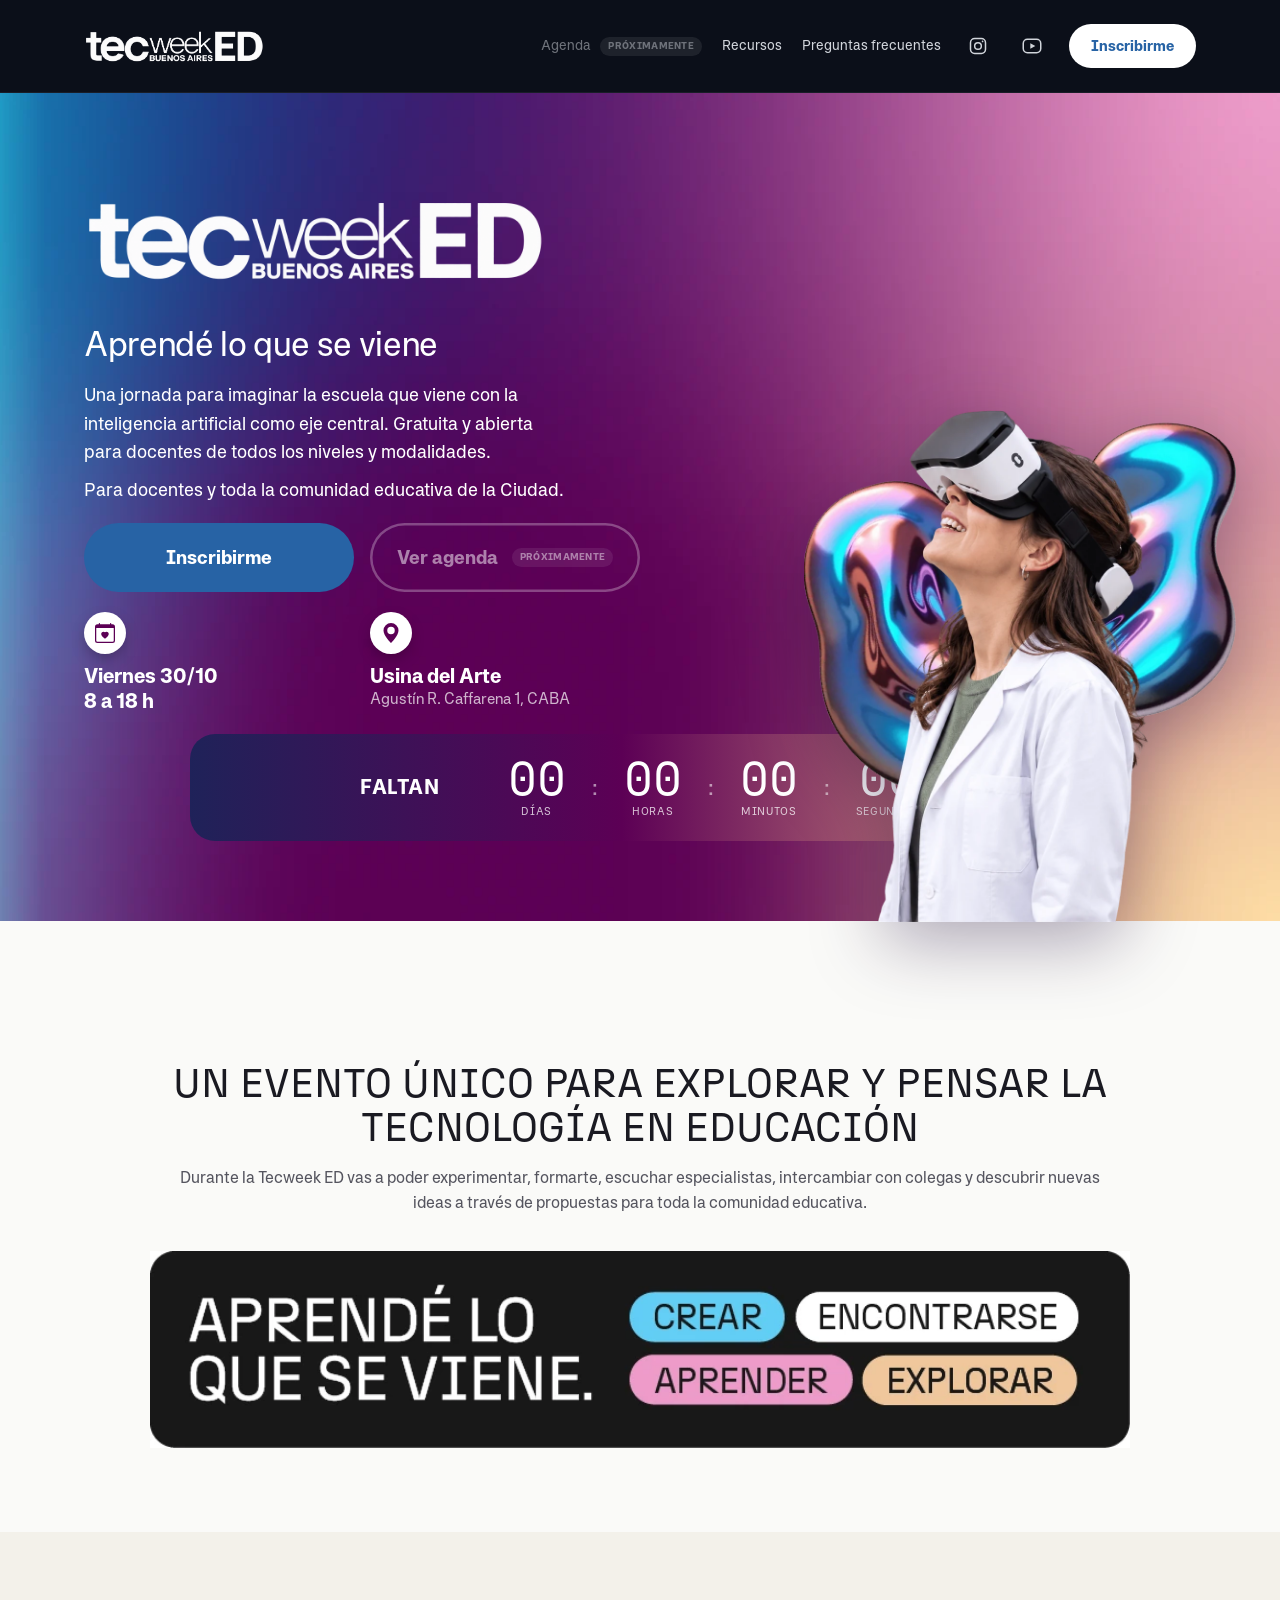
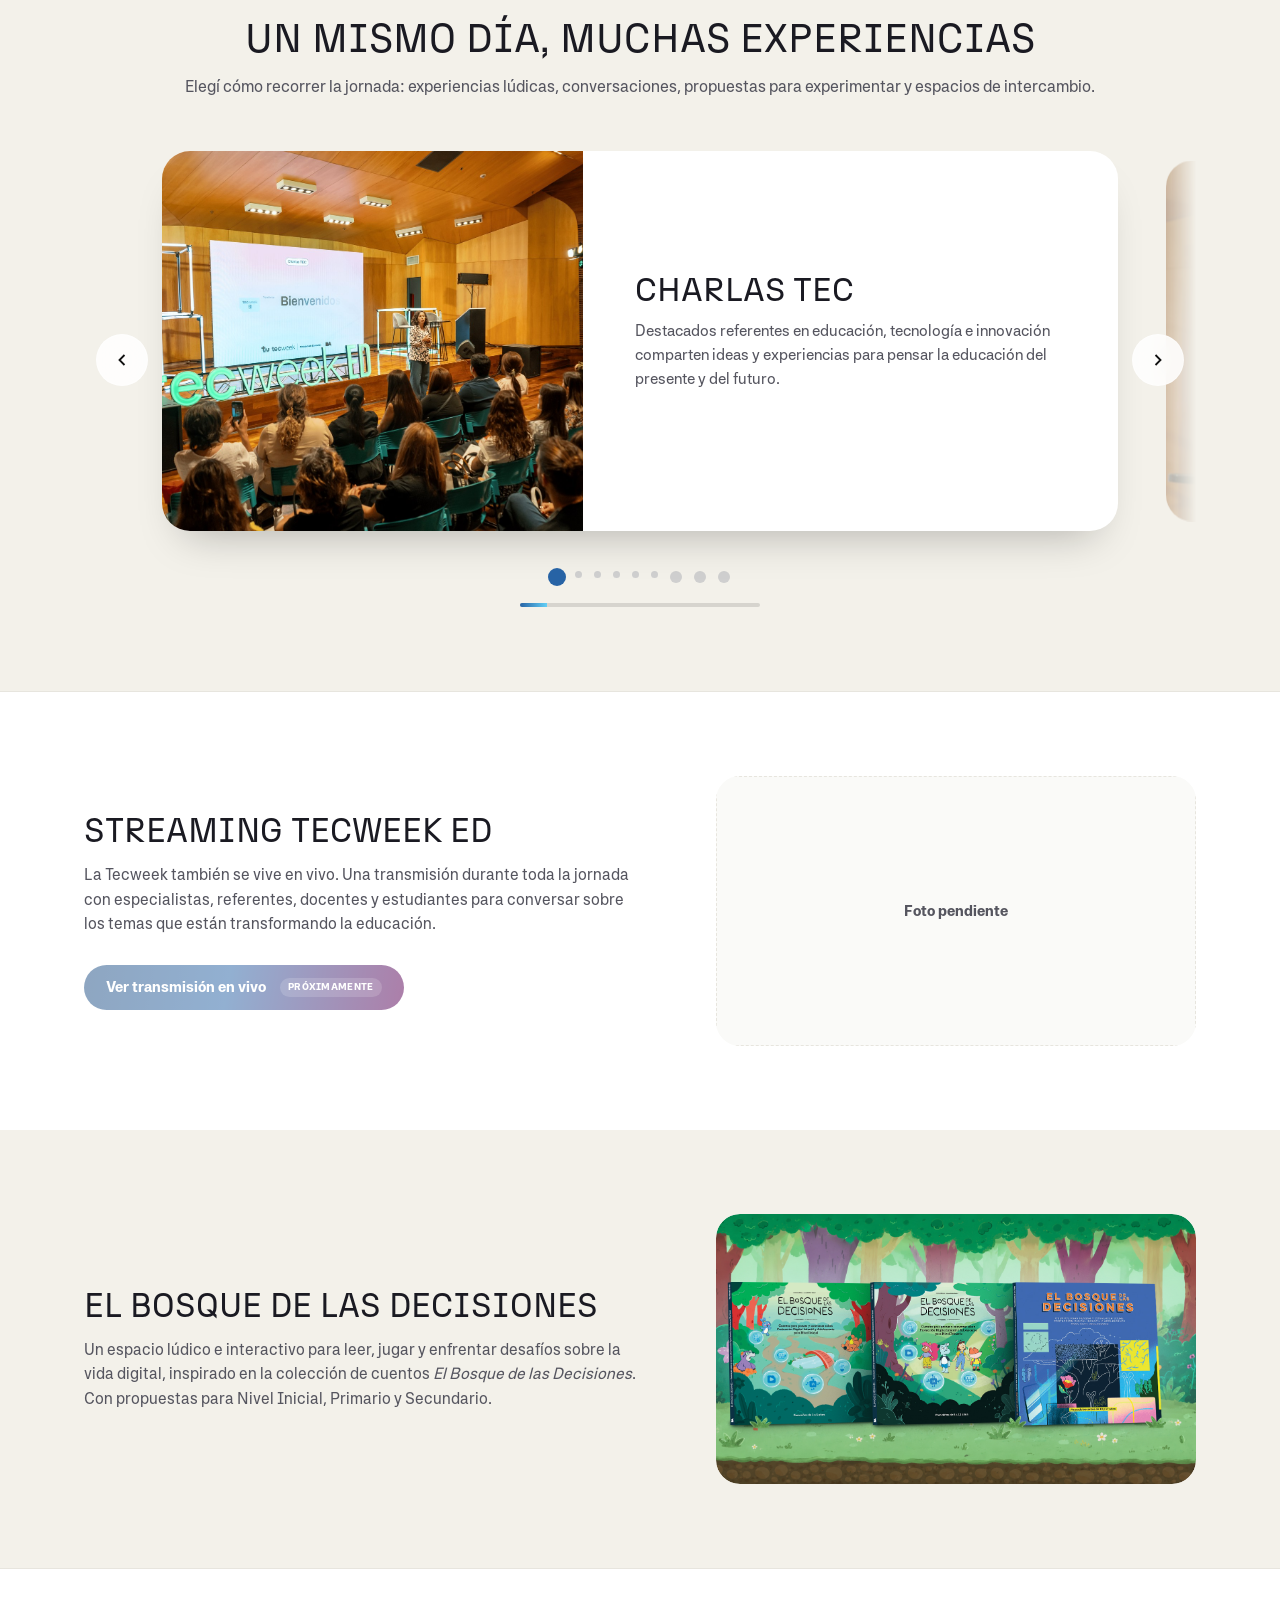
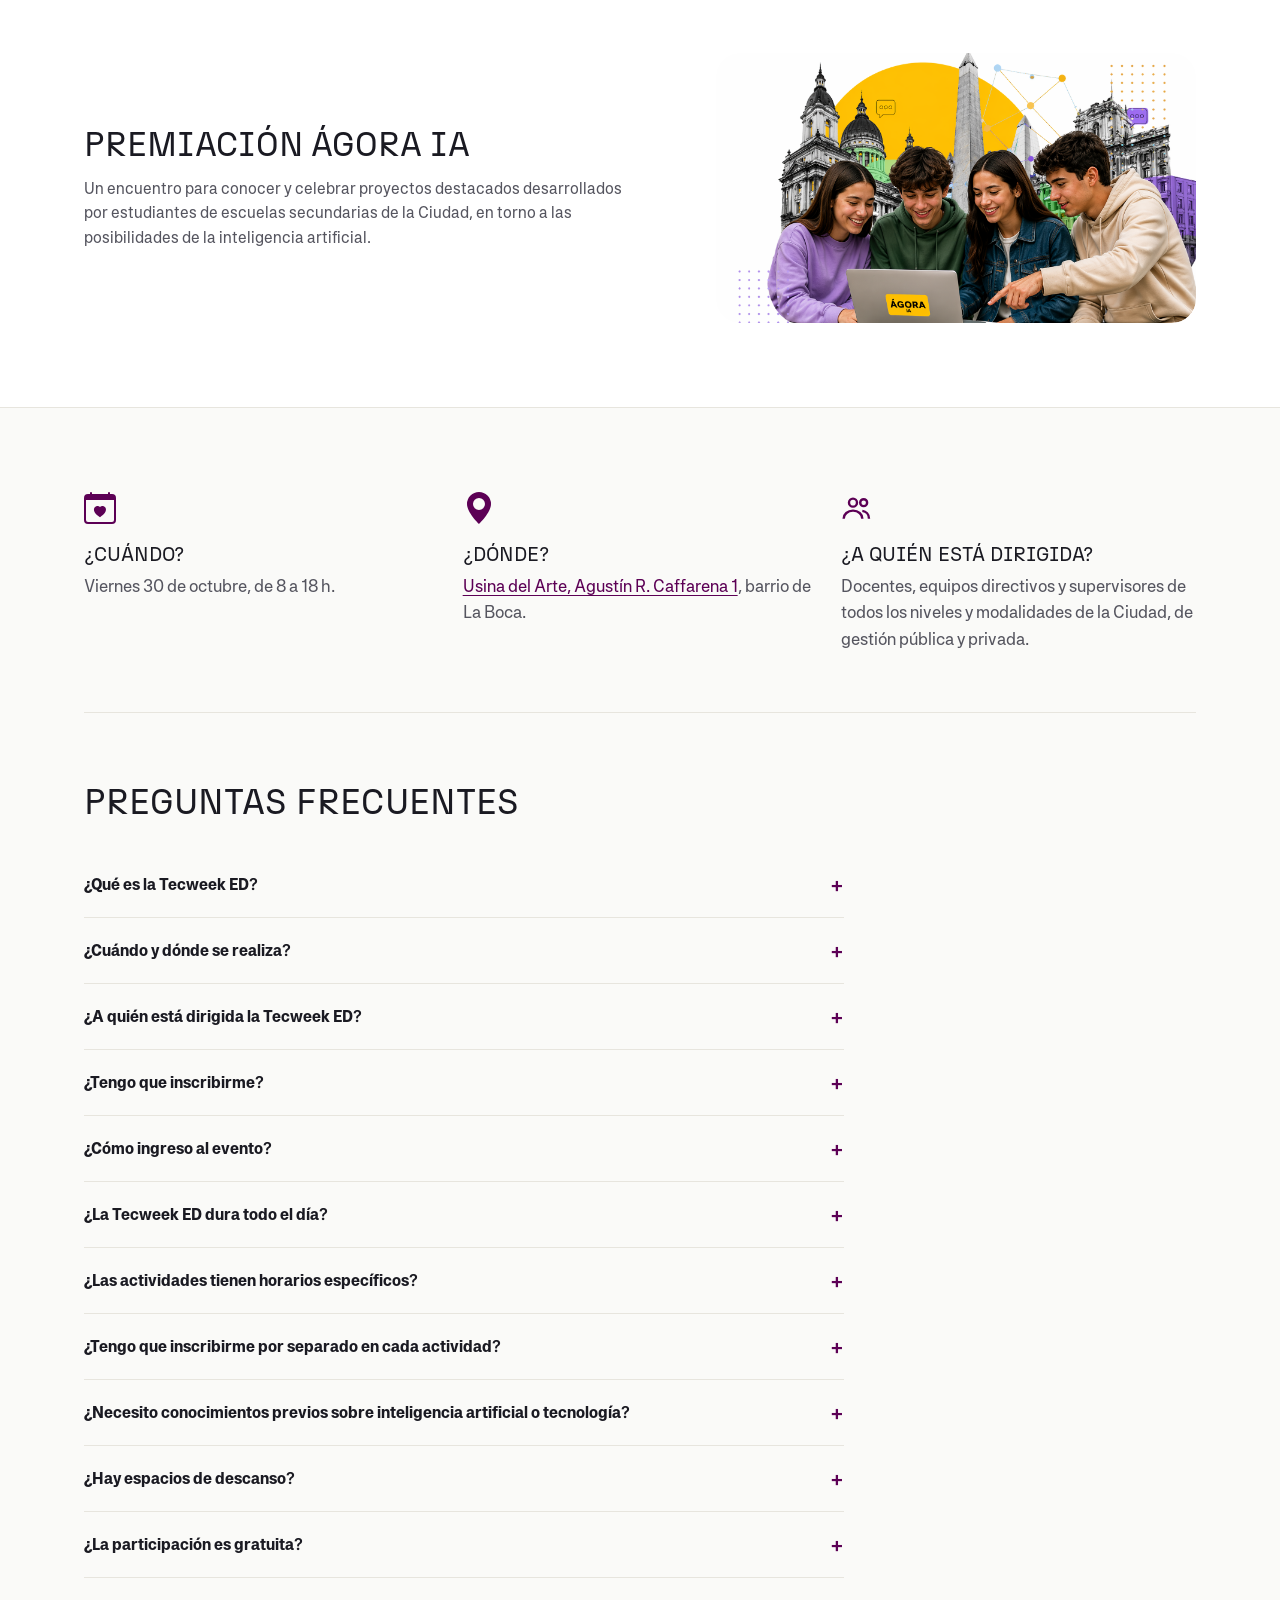
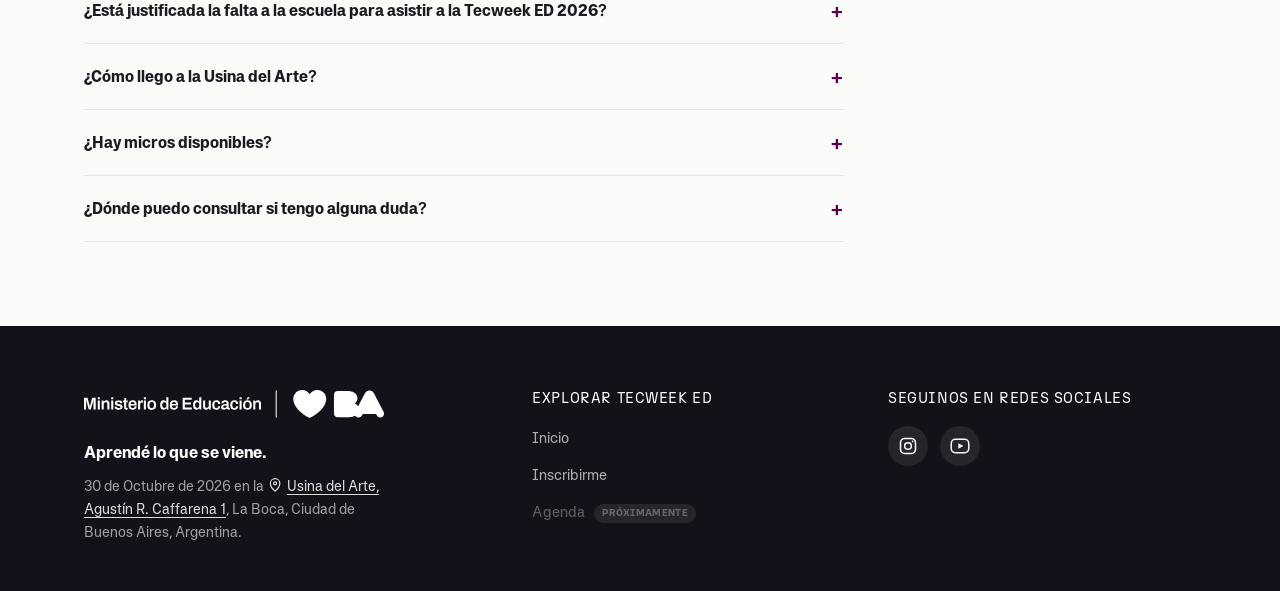
==== commit 8efee800: "Add files via upload" ====
--- a/index1.html
+++ b/index1.html
@@ -1,706 +1,706 @@
-<!DOCTYPE html>
-<html lang="es">
-<head>
-<meta charset="UTF-8">
-<meta name="viewport" content="width=device-width, initial-scale=1.0">
-<title> Tecweek ED 2026 • 30 de octubre • Usina del Arte</title>
-<meta name="description" content="Tecweek ED 2026: una jornada gratuita para imaginar la escuela que viene, con la inteligencia artificial como eje central. Viernes 30 de octubre, Usina del Arte, La Boca, CABA. Abierta a toda la comunidad educativa.">
-<link rel="canonical" href="https://tecweeked.bue.edu.ar/">
-
-
-<link rel="icon" href="assets/favicon.ico" sizes="any">
-<link rel="icon" type="image/png" sizes="32x32" href="assets/favicon-32x32.png">
-<link rel="icon" type="image/png" sizes="16x16" href="assets/favicon-16x16.png">
-<link rel="apple-touch-icon" sizes="180x180" href="assets/apple-touch-icon.png">
-
-
-<meta property="og:type" content="website">
-<meta property="og:url" content="https://tecweeked.bue.edu.ar/">
-<meta property="og:title" content="Tecweek ED 2026 | Buenos Aires">
-<meta property="og:description" content="Una jornada gratuita para imaginar la escuela que viene, con la inteligencia artificial como eje central. Viernes 30 de octubre, Usina del Arte, CABA.">
-<meta property="og:image" content="https://tecweeked.bue.edu.ar/assets/hero-evento.png">
-<meta property="og:locale" content="es_AR">
-
-
-<meta name="twitter:card" content="summary_large_image">
-<meta name="twitter:title" content="Tecweek ED 2026 | Buenos Aires">
-<meta name="twitter:description" content="Una jornada gratuita para imaginar la escuela que viene, con la inteligencia artificial como eje central. Viernes 30 de octubre, Usina del Arte, CABA.">
-<meta name="twitter:image" content="https://tecweeked.bue.edu.ar/assets/hero-evento.png">
-
-<link rel="stylesheet" href="styles.css">
-<link rel="preconnect" href="https://fonts.googleapis.com">
-<link rel="preconnect" href="https://fonts.gstatic.com" crossorigin>
-
-<link rel="preload" href="assets/fonts/N27-Regular.woff2" as="font" type="font/woff2" crossorigin>
-<link rel="preload" href="assets/fonts/Systemia-Regular.woff2" as="font" type="font/woff2" crossorigin>
-<!-- Inter: respaldo para los caracteres que la versión de prueba de Systemia no incluye -->
-<link href="https://fonts.googleapis.com/css2?family=Inter:wght@400;700&display=swap" rel="stylesheet">
-
-
-<script async src="https://www.googletagmanager.com/gtag/js?id=G-GVQBFW4CX3"></script>
-<script>
-  window.dataLayer = window.dataLayer || [];
-  function gtag(){dataLayer.push(arguments);}
-  gtag('js', new Date());
-
-  gtag('config', 'G-GVQBFW4CX3');
-</script>
-
-
-
-<script type="application/ld+json">
-{
-  "@context": "https://schema.org",
-  "@type": "Event",
-  "name": "Tecweek ED 2026",
-  "startDate": "2026-10-30T08:00:00-03:00",
-  "endDate": "2026-10-30T18:00:00-03:00",
-  "eventAttendanceMode": "https://schema.org/OfflineEventAttendanceMode",
-  "eventStatus": "https://schema.org/EventScheduled",
-  "location": {
-    "@type": "Place",
-    "name": "Usina del Arte",
-    "address": {
-      "@type": "PostalAddress",
-      "streetAddress": "Agustín R. Caffarena 1",
-      "addressLocality": "La Boca",
-      "addressRegion": "CABA",
-      "addressCountry": "AR"
-    }
-  },
-  "image": ["https://tecweeked.bue.edu.ar/assets/hero-evento.png"],
-  "description": "Una jornada para imaginar la escuela que viene, con la inteligencia artificial como eje central. Gratuita y abierta a toda la comunidad educativa de la Ciudad.",
-  "organizer": {
-    "@type": "Organization",
-    "name": "Tecweek ED",
-    "url": "https://tecweeked.bue.edu.ar/"
-  },
-  "offers": {
-    "@type": "Offer",
-    "price": "0",
-    "priceCurrency": "ARS",
-    "availability": "https://schema.org/InStock",
-    "url": "https://tecweeked.bue.edu.ar/"
-  }
-}
-</script>
-</head>
-<body>
-
-
-<header class="site-header" id="header">
-  <div class="container header-inner">
-    <a href="#top" class="logo">
-      <img src="assets/tec-logo1.png" alt="Tecweek ED Buenos Aires" class="logo-img">
-    </a>
-
-    <div class="header-actions">
-      <!-- Agenda: deshabilitado hasta tener el PDF. Para reactivar: sacar "is-disabled" y el <span class="badge-soon">,
-           y volver a poner target="_blank" rel="noopener" href="AGENDA_PDF_PENDIENTE.pdf" (o el link real). -->
-      <a href="#" class="link-hide-mobile is-disabled" aria-disabled="true" tabindex="-1">Agenda <span class="badge-soon">Próximamente</span></a>
-      <a href="#top" class="link-hide-mobile">Recursos</a>
-      <a href="#faq" class="link-hide-mobile">Preguntas frecuentes</a>
-      <a href="https://www.instagram.com/educacionba" class="header-social link-hide-mobile" target="_blank" rel="noopener" aria-label="Seguinos en Instagram">
-        <svg class="icon" viewBox="0 0 24 24" fill="none" stroke="currentColor" stroke-width="1.8"><rect x="3" y="3" width="18" height="18" rx="5"/><circle cx="12" cy="12" r="4"/><circle cx="17.5" cy="6.5" r="1" fill="currentColor" stroke="none"/></svg>
-      </a>
-      <a href="https://www.youtube.com/@EducacionDigitalBA" class="header-social link-hide-mobile" target="_blank" rel="noopener" aria-label="Mirá nuestros videos en YouTube">
-        <svg class="icon" viewBox="0 0 24 24" fill="none" stroke="currentColor" stroke-width="1.8"><rect x="1.5" y="4" width="21" height="16" rx="5"/><path d="M10 8.7v6.6l6-3.3-6-3.3z" fill="currentColor" stroke="none"/></svg>
-      </a>
-      <a href="https://script.google.com/a/macros/bue.edu.ar/s/AKfycbxxVTCqKhXD4bd1T97dSXKL-B5fesiy_dN_dC29YSe3BNbBQRSwX3jnNb3w070K2A/exec" class="btn btn-primary header-btn-white" target="_blank" rel="noopener">Inscribirme </a>
-    </div>
-
-    <button class="nav-toggle" id="navToggle" aria-label="Abrir menú" aria-expanded="false">
-      <span></span><span></span><span></span>
-    </button>
-
-    <nav class="main-nav mobile-nav" id="mainNav" aria-label="Menú principal">
-      <!-- Agenda: deshabilitado hasta tener el PDF. Para reactivar: sacar "is-disabled" y el <span class="badge-soon">,
-           y volver a poner target="_blank" rel="noopener" href="AGENDA_PDF_PENDIENTE.pdf" (o el link real). -->
-      <a href="#" class="mobile-nav-btn is-disabled" aria-disabled="true" tabindex="-1">Agenda <span class="badge-soon">Próximamente</span></a>
-      <a href="#top" class="mobile-nav-link">Recursos</a>
-      <a href="#faq" class="mobile-nav-link">Preguntas frecuentes</a>
-      <div class="mobile-nav-social">
-        <a href="https://www.instagram.com/educacionba" target="_blank" rel="noopener" aria-label="Seguinos en Instagram">
-          <svg class="icon" viewBox="0 0 24 24" fill="none" stroke="currentColor" stroke-width="1.8"><rect x="3" y="3" width="18" height="18" rx="5"/><circle cx="12" cy="12" r="4"/><circle cx="17.5" cy="6.5" r="1" fill="currentColor" stroke="none"/></svg>
-        </a>
-        <a href="https://www.youtube.com/@EducacionDigitalBA" target="_blank" rel="noopener" aria-label="Mirá nuestros videos en YouTube">
-          <svg class="icon" viewBox="0 0 24 24" fill="none" stroke="currentColor" stroke-width="1.8"><rect x="1.5" y="4" width="21" height="16" rx="5"/><path d="M10 8.7v6.6l6-3.3-6-3.3z" fill="currentColor" stroke="none"/></svg>
-        </a>
-      </div>
-    </nav>
-  </div>
-</header>
-
-
-<section class="hero" id="top">
-
-  <div class="container hero-inner">
-    <div class="hero-copy">
-      <img src="assets/tec-logo1.png" alt="Tecweek ED Buenos Aires" class="hero-logo-big">
-      <h1 class="hero-title">Aprendé lo que se viene</h1>
-      <p class="hero-subtitle">
-        Una jornada para imaginar la escuela que viene con la inteligencia artificial como eje central. Gratuita y abierta para docentes de todos los niveles y modalidades.
-      </p>
-      <p class="hero-subtitle hero-subtitle-sub">
-        Para docentes y toda la comunidad educativa de la Ciudad.
-      </p>
-
-
-      <div class="hero-actions">
-        <a href="https://script.google.com/a/macros/bue.edu.ar/s/AKfycbxxVTCqKhXD4bd1T97dSXKL-B5fesiy_dN_dC29YSe3BNbBQRSwX3jnNb3w070K2A/exec" class="btn btn-solid btn-lg" target="_blank" rel="noopener">
-          Inscribirme
-        </a>
-        <!-- Agenda: deshabilitado hasta tener el PDF. Para reactivar: sacar "is-disabled" y el <span class="badge-soon">,
-             y volver a poner target="_blank" rel="noopener" href="AGENDA_PDF_PENDIENTE.pdf" (o el link real). -->
-        <a href="#" class="btn btn-outline btn-lg is-disabled" aria-disabled="true" tabindex="-1">
-          Ver agenda <span class="badge-soon">Próximamente</span>
-        </a>
-      </div>
-
-      <div class="hero-meta">
-        <span class="meta-item">
-          <span class="meta-icon meta-icon-violeta">
-            <svg class="icon" viewBox="0 0 16 16" fill="currentColor"><path fill-rule="evenodd" d="M4 .5a.5.5 0 0 0-1 0V1H2a2 2 0 0 0-2 2v11a2 2 0 0 0 2 2h12a2 2 0 0 0 2-2V3a2 2 0 0 0-2-2h-1V.5a.5.5 0 0 0-1 0V1H4zM1 14V4h14v10a1 1 0 0 1-1 1H2a1 1 0 0 1-1-1m7-6.507c1.664-1.711 5.825 1.283 0 5.132-5.825-3.85-1.664-6.843 0-5.132"/></svg>
-          </span>
-          <span>Viernes 30/10<br>8 a 18 h</span>
-        </span>
-        <a class="meta-item meta-item-link" href="https://maps.app.goo.gl/82i5AAPUUEQwPE1t6" target="_blank" rel="noopener">
-          <span class="meta-icon meta-icon-violeta">
-            <svg class="icon" viewBox="0 0 16 16" fill="currentColor"><path d="M8 16s6-5.686 6-10A6 6 0 0 0 2 6c0 4.314 6 10 6 10m0-7a3 3 0 1 1 0-6 3 3 0 0 1 0 6"/></svg>
-          </span>
-          <span>Usina del Arte<br><small>Agustín R. Caffarena 1, CABA</small></span>
-        </a>
-      </div>
-    </div>
-
-    <div class="hero-media">
-      <picture>
-        <source srcset="assets/docente.webp" type="image/webp">
-        <img src="assets/docente.png" width="900" height="1067" alt="Una docente con guardapolvo mirando hacia arriba mientras usa un visor de realidad virtual" class="hero-photo">
-      </picture>
-    </div>
-  </div>
-
-
-  <div class="container">
-    <div class="countdown" id="countdown" aria-live="polite">
-      <p class="countdown-kicker">Faltan</p>
-      <div class="countdown-grid">
-        <div class="countdown-item">
-          <span class="countdown-number" id="cd-days">00</span>
-          <span class="countdown-label">Días</span>
-        </div>
-        <span class="countdown-sep">:</span>
-        <div class="countdown-item">
-          <span class="countdown-number" id="cd-hours">00</span>
-          <span class="countdown-label">Horas</span>
-        </div>
-        <span class="countdown-sep">:</span>
-        <div class="countdown-item">
-          <span class="countdown-number" id="cd-minutes">00</span>
-          <span class="countdown-label">Minutos</span>
-        </div>
-        <span class="countdown-sep">:</span>
-        <div class="countdown-item">
-          <span class="countdown-number" id="cd-seconds">00</span>
-          <span class="countdown-label">Segundos</span>
-        </div>
-      </div>
-    </div>
-  </div>
-
-
-
-  <div class="hero-bar" aria-hidden="true">
-    <span class="bar-verde"></span><span class="bar-violeta"></span><span class="bar-turquesa"></span><span class="bar-naranja"></span><span class="bar-rosa"></span>
-  </div>
-</section>
-
-
-<section class="section ejes">
-  <div class="container ejes-content">
-    <div class="ejes-text">
-      <h2>Un evento único para explorar y pensar la tecnología en educación</h2>
-      <p>
-        Durante la Tecweek ED vas a poder experimentar, formarte, escuchar especialistas,
-        intercambiar con colegas y descubrir nuevas ideas a través de propuestas para
-        toda la comunidad educativa.
-      </p>
-    </div>
-    <div class="ejes-image-wrap">
-      <picture>
-        <source srcset="assets/ejes-tira.webp" type="image/webp">
-        <img src="assets/ejes-tira.png" width="1856" height="219" alt="Los cuatro ejes de la Tecweek ED: Explorar, Crear, Aprender y Encontrarse" class="ejes-image">
-      </picture>
-    </div>
-  </div>
-</section>
-
-
-<section class="section experiencias" id="espacios">
-  <div class="container">
-
-    <h2> Un mismo día, muchas experiencias</h2>
-    <p class="section-intro">
-      Elegí cómo recorrer la jornada: experiencias lúdicas, conversaciones, propuestas para experimentar y espacios de intercambio.
-    </p>
-
-    <div class="exp-carousel">
-      <div class="exp-track" id="expTrack" tabindex="0" aria-label="Experiencias de la jornada, deslizá o usá las flechas del teclado">
-
-        <article class="exp-slide exp-verde">
-          <div class="exp-slide-visual">
-            <img src="assets/Charlas-Tec.jpg" alt="Orador presentando sobre inteligencia artificial en el escenario principal, con el público en primer plano" class="exp-slide-photo" loading="lazy">
-          </div>
-          <div class="exp-slide-copy">
-
-            <h3 class="exp-slide-title">Charlas TEC</h3>
-            <p class="exp-slide-tagline">Destacados referentes en educación, tecnología e innovación comparten ideas y experiencias para pensar la educación del presente y del futuro.</p>
-
-
-          </div>
-        </article>
-
-
-          <article class="exp-slide exp-slide-speaker exp-verde">
-          <div class="exp-slide-visual">
-            <img src="assets/Santi-Siri.jpg" width="875" height="792" alt="Retrato de Santi Siri" class="exp-slide-photo" loading="lazy">
-          </div>
-          <div class="exp-slide-copy">
-            <span class="exp-slide-eyebrow">Charlas TEC</span>
-            <h3 class="exp-slide-title">Santi Siri</h3>
-            <p class="exp-slide-role">Emprendedor tecnológico y especialista en inteligencia artificial</p>
-            </div>
-        </article>
-
-        <article class="exp-slide exp-slide-speaker exp-verde">
-          <div class="exp-slide-visual">
-            <img src="assets/Fabricio-Ballarini.jpg" width="875" height="792" alt="Retrato de Fabricio Ballarini" class="exp-slide-photo" loading="lazy">
-          </div>
-          <div class="exp-slide-copy">
-            <span class="exp-slide-eyebrow">Charlas TEC</span>
-            <h3 class="exp-slide-title">Fabricio Ballarini</h3>
-            <p class="exp-slide-role">Neurocientífico e investigador</p>
-
-          </div>
-        </article>
-
-        <article class="exp-slide exp-slide-speaker exp-verde">
-          <div class="exp-slide-visual">
-            <img src="assets/Lucia-Fainboim.jpg" width="875" height="792" alt="Retrato de Lucía Fainboim" class="exp-slide-photo" loading="lazy">
-          </div>
-          <div class="exp-slide-copy">
-            <span class="exp-slide-eyebrow">Charlas TEC</span>
-            <h3 class="exp-slide-title"> Lucía Fainboim</h3>
-            <p class="exp-slide-role">Especialista en ciudadanía y bienestar digital</p>
-
-          </div>
-        </article>
-
-        <article class="exp-slide exp-slide-speaker exp-verde">
-          <div class="exp-slide-visual">
-            <img src="assets/Carolina-Duek.jpg" width="875" height="792" alt="Retrato de Carolina Duek" class="exp-slide-photo exp-photo-closeup" loading="lazy">
-          </div>
-          <div class="exp-slide-copy">
-            <span class="exp-slide-eyebrow">Charlas TEC</span>
-            <h3 class="exp-slide-title">Carolina Duek</h3>
-            <p class="exp-slide-role">Investigadora especializada en infancia, cultura y tecnologías</p>
-
-          </div>
-        </article>
-
-
-
-        <article class="exp-slide exp-slide-speaker exp-verde">
-          <div class="exp-slide-visual">
-            <img src="assets/Sebastian-Davidovsky.jpg" width="875" height="792" alt="Retrato de Sebastián Davidovsky" class="exp-slide-photo" loading="lazy">
-          </div>
-          <div class="exp-slide-copy">
-            <span class="exp-slide-eyebrow">Charlas TEC</span>
-            <h3 class="exp-slide-title">Sebastián Davidovsky</h3>
-            <p class="exp-slide-role">Periodista especializado en tecnología e inteligencia artificial</p>
-
-          </div>
-        </article>
-
-        <article class="exp-slide exp-violeta">
-          <div class="exp-slide-visual">
-            <img src="assets/Foro-Tec.jpg" alt="Panel de discusión con varias personas conversando alrededor de una mesa" class="exp-slide-photo" loading="lazy">
-          </div>
-          <div class="exp-slide-copy">
-
-            <h3 class="exp-slide-title">Foro TEC</h3>
-            <p class="exp-slide-tagline">Paneles y conversaciones sobre proyectos y experiencias que están transformando las formas de enseñar y aprender con tecnologías.</p>
-
-
-          </div>
-        </article>
-
-
-        <article class="exp-slide exp-turquesa">
-          <div class="exp-slide-visual">
-            <img src="assets/Inteligencia-Creativa.jpg" alt="Manos armando un robot con componentes electrónicos en un taller maker" class="exp-slide-photo" loading="lazy">
-          </div>
-          <div class="exp-slide-copy">
-
-            <h3 class="exp-slide-title">Inteligencia Creativa</h3>
-            <p class="exp-slide-tagline">Crear, experimentar e inventar con tecnologías</p>
-
-            <ul class="exp-slide-list">
-              <li>Lab Tec</li>
-              <li>Lab Lúdico </li>
-              <li>Lab Arte</li>
-
-            </ul>
-          </div>
-        </article>
-
-
-
-        <article class="exp-slide exp-rosa">
-         <div class="exp-slide-visual">
-            <img src="assets/Inteligencia-Expandida.jpg" alt="Manos armando un robot con componentes electrónicos en un taller maker" class="exp-slide-photo" loading="lazy">
-          </div>
-          <div class="exp-slide-copy">
-
-            <h3 class="exp-slide-title">Inteligencia Expandida</h3>
-            <p class="exp-slide-tagline">Tecnologías para ampliar las formas de aprender y de construir conocimiento.</p>
-
-            <ul class="exp-slide-list">
-              <li>Espacios formativos en Sala TEC 1 - Sala TEC 2</li>
-
-            </ul>
-          </div>
-        </article>
-
-      </div>
-
-      <button class="exp-arrow exp-arrow-prev" type="button" aria-label="Experiencia anterior" data-exp-prev>
-        <svg viewBox="0 0 24 24" width="20" height="20" fill="none" stroke="currentColor" stroke-width="2.2"><path d="M15 18l-6-6 6-6"/></svg>
-      </button>
-      <button class="exp-arrow exp-arrow-next" type="button" aria-label="Siguiente experiencia" data-exp-next>
-        <svg viewBox="0 0 24 24" width="20" height="20" fill="none" stroke="currentColor" stroke-width="2.2"><path d="M9 6l6 6-6 6"/></svg>
-      </button>
-    </div>
-
-    <div class="exp-dots" role="tablist" aria-label="Ir a experiencia u orador">
-      <button class="exp-dot exp-verde is-active" type="button" data-exp-dot aria-label="Ir a Charlas TEC" aria-selected="true"></button>
-      <button class="exp-dot exp-dot-sub exp-verde" type="button" data-exp-dot aria-label="Ir a Santi Siri" aria-selected="false"></button>
-      <button class="exp-dot exp-dot-sub exp-verde" type="button" data-exp-dot aria-label="Ir a Fabricio Ballarini" aria-selected="false"></button>
-      <button class="exp-dot exp-dot-sub exp-verde" type="button" data-exp-dot aria-label="Ir a Lucía Fainboim" aria-selected="false"></button>
-      <button class="exp-dot exp-dot-sub exp-verde" type="button" data-exp-dot aria-label="Ir a Carolina Duek" aria-selected="false"></button>
-      <button class="exp-dot exp-dot-sub exp-verde" type="button" data-exp-dot aria-label="Ir a Sebastián Davidovsky" aria-selected="false"></button>
-      <button class="exp-dot exp-violeta" type="button" data-exp-dot aria-label="Ir a Foro TEC" aria-selected="false"></button>
-      <button class="exp-dot exp-turquesa" type="button" data-exp-dot aria-label="Ir a Inteligencia Creativa" aria-selected="false"></button>
-      <button class="exp-dot exp-rosa" type="button" data-exp-dot aria-label="Ir a Inteligencia Expandida" aria-selected="false"></button>
-    </div>
-    <div class="exp-progress" aria-hidden="true">
-      <span class="exp-progress-bar" id="expProgress"></span>
-    </div>
-
-  </div>
-</section>
-
-
-<section class="section franja" id="streaming">
-  <div class="container franja-grid">
-    <div class="franja-text">
-
-      <h2>Streaming Tecweek ED</h2>
-      <p>
-        La Tecweek también se vive en vivo. Una transmisión durante toda la jornada con
-        especialistas, referentes, docentes y estudiantes para conversar sobre los temas
-        que están transformando la educación.
-      </p>
-
-      <!-- Deshabilitado hasta que arranque la transmisión. Para reactivar: sacar "is-disabled"
-           y el <span class="badge-soon">, y volver a poner target="_blank" rel="noopener" href="<link real>". -->
-      <a href="#" class="btn btn-primary is-disabled" aria-disabled="true" tabindex="-1">
-        Ver transmisión en vivo <span class="badge-soon">Próximamente</span>
-      </a>
-    </div>
-    <div class="agora-media">
-      <!-- FOTO PENDIENTE: reemplazar este placeholder por <img class="agora-img" src="..." alt="..."> cuando esté la imagen -->
-      <div class="media-placeholder" aria-hidden="true">Foto pendiente</div>
-    </div>
-  </div>
-</section>
-
-
-<section class="section franja franja-violeta" id="bosque">
-  <div class="container franja-grid">
-    <div class="franja-text">
-
-      <h2>El Bosque de las Decisiones</h2>
-      <p>
-        Un espacio lúdico e interactivo para leer, jugar y enfrentar desafíos sobre
-        la vida digital, inspirado en la colección de cuentos <em>El Bosque de las
-        Decisiones</em>. Con propuestas para Nivel Inicial, Primario y Secundario.
-      </p>
-
-    </div>
-    <div class="bosque-media">
-      <img src="assets/bosque-decisiones-covers.png" alt="Las tres portadas de la colección El Bosque de las Decisiones, para Nivel Inicial, Primario y Secundario" class="bosque-img">
-    </div>
-  </div>
-</section>
-
-
-
-
-<section class="section franja" id="agora-ia">
-  <div class="container franja-grid">
-    <div class="franja-text">
-
-      <h2>Premiación Ágora IA</h2>
-      <p>
-        Un encuentro para conocer y celebrar proyectos destacados desarrollados por
-        estudiantes de escuelas secundarias de la Ciudad, en torno a las posibilidades
-        de la inteligencia artificial.
-      </p>
-    </div>
-    <div class="agora-media">
-      <img src="assets/agora-ia-collage.png" alt="Estudiantes trabajando con la notebook de Ágora IA, con la Ciudad de Buenos Aires de fondo" class="agora-img">
-    </div>
-  </div>
-</section>
-
-
-
-
-
-
-<section class="section info-faq" id="faq">
-  <div class="container">
-    <div class="info-grid">
-      <div class="info-item">
-        <svg class="icon" viewBox="0 0 16 16" fill="currentColor"><path fill-rule="evenodd" d="M4 .5a.5.5 0 0 0-1 0V1H2a2 2 0 0 0-2 2v11a2 2 0 0 0 2 2h12a2 2 0 0 0 2-2V3a2 2 0 0 0-2-2h-1V.5a.5.5 0 0 0-1 0V1H4zM1 14V4h14v10a1 1 0 0 1-1 1H2a1 1 0 0 1-1-1m7-6.507c1.664-1.711 5.825 1.283 0 5.132-5.825-3.85-1.664-6.843 0-5.132"/></svg>
-        <h4>¿Cuándo?</h4>
-        <p>Viernes 30 de octubre, de 8 a 18 h.</p>
-      </div>
-      <div class="info-item">
-        <svg class="icon" viewBox="0 0 16 16" fill="currentColor"><path d="M8 16s6-5.686 6-10A6 6 0 0 0 2 6c0 4.314 6 10 6 10m0-7a3 3 0 1 1 0-6 3 3 0 0 1 0 6"/></svg>
-        <h4>¿Dónde?</h4>
-        <p><a href="https://www.google.com/maps/place/Usina+del+Arte/@-34.630163,-58.3674124,15z/data=!4m6!3m5!1s0x95a334c73fe3e107:0xeae5d0a098ae5c1!8m2!3d-34.6285618!4d-58.3569582!16s%2Fg%2F1hc0qz0cq?entry=ttu&amp;g_ep=EgoyMDI2MTAwNC4wIKXMDSoASAFQAw%3D%3D" class="map-link" target="_blank" rel="noopener">Usina del Arte, Agustín R. Caffarena 1</a>, barrio de La Boca.</p>
-      </div>
-      <div class="info-item">
-        <svg class="icon" viewBox="0 0 24 24" fill="none" stroke="currentColor" stroke-width="1.8"><circle cx="9" cy="8" r="3"/><path d="M2 20c0-3.3 3-6 7-6s7 2.7 7 6"/><circle cx="17" cy="8" r="2.6"/><path d="M16 14.2c2.8.4 5 2.6 5 5.8"/></svg>
-        <h4>¿A quién está dirigida?</h4>
-        <p>Docentes, equipos directivos y supervisores de todos los niveles y modalidades de la Ciudad, de gestión pública y privada.</p>
-      </div>
-    </div>
-
-    <h2 class="faq-title">Preguntas frecuentes</h2>
-
-    <div class="accordion" id="accordion">
-      <div class="accordion-item">
-        <button class="accordion-trigger" aria-expanded="false">
-          <span>¿Qué es la Tecweek ED?</span>
-          <span class="accordion-icon">+</span>
-        </button>
-        <div class="accordion-panel">
-          <p>La Tecweek ED es la edición educativa de Tecweek: Semana de las Tecnologías Emergentes y Creativas, una iniciativa del Gobierno de la Ciudad de Buenos Aires que reúne algunos de los eventos más destacados de la industria tecnológica y creativa.</p>
-          <p>Es una jornada para aprender, experimentar y compartir nuevas formas de enseñar y aprender con tecnologías. En esta edición, la inteligencia artificial será uno de los grandes ejes para pensar la educación que viene.</p>
-        </div>
-      </div>
-
-      <div class="accordion-item">
-        <button class="accordion-trigger" aria-expanded="false">
-          <span>¿Cuándo y dónde se realiza?</span>
-          <span class="accordion-icon">+</span>
-        </button>
-        <div class="accordion-panel">
-          <p>La Tecweek ED 2026 se realizará el 30 de octubre, de 8 a 18 h, en la <a href="https://www.google.com/maps/place/Usina+del+Arte/@-34.630163,-58.3674124,15z/data=!4m6!3m5!1s0x95a334c73fe3e107:0xeae5d0a098ae5c1!8m2!3d-34.6285618!4d-58.3569582!16s%2Fg%2F1hc0qz0cq?entry=ttu&amp;g_ep=EgoyMDI2MTAwNC4wIKXMDSoASAFQAw%3D%3D" class="faq-map-link" target="_blank" rel="noopener"><svg viewBox="0 0 24 24" fill="none" stroke="currentColor" stroke-width="1.8" aria-hidden="true"><path d="M12 21s7-6.1 7-11.5A7 7 0 0 0 5 9.5C5 14.9 12 21 12 21z"/><circle cx="12" cy="9.5" r="2.3"/></svg>Usina del Arte, Agustín R. Caffarena 1</a>, Ciudad de Buenos Aires.</p>
-        </div>
-      </div>
-
-      <div class="accordion-item">
-        <button class="accordion-trigger" aria-expanded="false">
-          <span>¿A quién está dirigida la Tecweek ED?</span>
-          <span class="accordion-icon">+</span>
-        </button>
-        <div class="accordion-panel">
-          <p>Está dirigida a docentes, equipos directivos y supervisores de los distintos niveles y modalidades de la Ciudad de establecimientos de gestión pública y privada.</p>
-        </div>
-      </div>
-
-      <div class="accordion-item">
-        <button class="accordion-trigger" aria-expanded="false">
-          <span>¿Tengo que inscribirme?</span>
-          <span class="accordion-icon">+</span>
-        </button>
-        <div class="accordion-panel">
-          <p>Sí. La participación requiere inscripción previa y está sujeta a la disponibilidad de cupos.</p>
-          <p>Una vez realizada la inscripción, recibirás por correo electrónico la información necesaria para organizar tu participación.</p>
-        </div>
-      </div>
-
-
-
-      <div class="accordion-item">
-        <button class="accordion-trigger" aria-expanded="false">
-          <span>¿Cómo ingreso al evento?</span>
-          <span class="accordion-icon">+</span>
-        </button>
-        <div class="accordion-panel">
-          <p>Antes del evento, las personas con inscripción confirmada recibirán por correo electrónico la información necesaria y un QR para realizar la acreditación e ingreso a Tecweek ED.</p>
-        </div>
-      </div>
-
-      <div class="accordion-item">
-        <button class="accordion-trigger" aria-expanded="false">
-          <span>¿La Tecweek ED dura todo el día?</span>
-          <span class="accordion-icon">+</span>
-        </button>
-        <div class="accordion-panel">
-          <p>Tecweek ED se desarrollará de 8 a 18 h. Al momento de inscribirte podrás seleccionar la modalidad de participación disponible que mejor se adapte a tu jornada.</p>
-        </div>
-      </div>
-
-      <div class="accordion-item">
-        <button class="accordion-trigger" aria-expanded="false">
-          <span>¿Las actividades tienen horarios específicos?</span>
-          <span class="accordion-icon">+</span>
-        </button>
-        <div class="accordion-panel">
-          <p>Sí. Tecweek ED contará con una agenda de actividades simultáneas a lo largo de toda la jornada: charlas, paneles, experiencias, talleres y espacios para explorar y aprender.</p>
-          <p>Antes del evento compartiremos la <a href="#top" target="_blank" rel="noopener">agenda completa</a> para que puedas organizar tu recorrido.</p>
-        </div>
-      </div>
-
-      <div class="accordion-item">
-        <button class="accordion-trigger" aria-expanded="false">
-          <span>¿Tengo que inscribirme por separado en cada actividad?</span>
-          <span class="accordion-icon">+</span>
-        </button>
-        <div class="accordion-panel">
-          <p>La inscripción general permite el ingreso a Tecweek ED. Algunas propuestas podrán tener cupo limitado o una modalidad específica de participación, que será informada en la agenda.</p>
-        </div>
-      </div>
-
-      <div class="accordion-item">
-        <button class="accordion-trigger" aria-expanded="false">
-          <span>¿Necesito conocimientos previos sobre inteligencia artificial o tecnología?</span>
-          <span class="accordion-icon">+</span>
-        </button>
-        <div class="accordion-panel">
-          <p>No. Las propuestas están pensadas para que puedas participar con distintos niveles de experiencia y conocimiento. La idea es explorar, aprender y llevarte nuevas preguntas, herramientas e ideas.</p>
-        </div>
-      </div>
-
-      <div class="accordion-item">
-        <button class="accordion-trigger" aria-expanded="false">
-          <span>¿Hay espacios de descanso?</span>
-          <span class="accordion-icon">+</span>
-        </button>
-        <div class="accordion-panel">
-          <p>Sí. La Tecweek contará con Bienestar TEC, un espacio pensado para hacer una pausa, descansar y encontrarse con colegas durante la jornada.</p>
-        </div>
-      </div>
-
-      <div class="accordion-item">
-        <button class="accordion-trigger" aria-expanded="false">
-          <span>¿La participación es gratuita?</span>
-          <span class="accordion-icon">+</span>
-        </button>
-        <div class="accordion-panel">
-          <p>Sí. La participación en Tecweek ED es gratuita, con inscripción previa y cupos limitados.</p>
-        </div>
-      </div>
-
-      <div class="accordion-item">
-        <button class="accordion-trigger" aria-expanded="false">
-          <span>¿Está justificada la falta a la escuela para asistir a la Tecweek ED 2026?</span>
-          <span class="accordion-icon">+</span>
-        </button>
-        <div class="accordion-panel">
-          <p>Sí, para los docentes convocados por el equipo directivo de la institución en la que se desempeñan. La justificación comprende el o los turnos por los que hayan sido convocados, correspondientes a cargos en establecimientos de gestión estatal.</p>
-          <p>Luego del evento, recibirán por correo electrónico una constancia de participación con los turnos acreditados, que deberán presentar en su establecimiento.</p>
-        </div>
-      </div>
-
-      <div class="accordion-item">
-        <button class="accordion-trigger" aria-expanded="false">
-          <span>¿Cómo llego a la Usina del Arte?</span>
-          <span class="accordion-icon">+</span>
-        </button>
-        <div class="accordion-panel">
-          <p>En transporte público:</p>
-          <p><strong>Paradas a menos de 2 cuadras</strong><br>
-          Av. Pedro de Mendoza y Caffarena / Usina del Arte: líneas 8, 20, 130 y 168.<br>
-          Caboto y Benito Pérez Galdós / Villafañe: líneas 25, 29 y 53.<br>
-          Av. Pedro de Mendoza y 20 de Septiembre / Blanes: líneas 20, 130 y 168.</p>
-          <p><strong>Paradas a 3 o 4 cuadras</strong><br>
-          Av. Almirante Brown y Benito Pérez Galdós / Villafañe: líneas 29, 33, 53, 64, 86, 93, 129, 152 y 195.<br>
-          Av. Regimiento de Patricios y Villafañe / Arandía: líneas 24, 39, 70, 93 y 102.</p>
-          <p><strong>E-Bus</strong><br>
-          A partir de las 16 h, también podés utilizar el E-Bus, el servicio de colectivos eléctricos de la Ciudad.</p>
-        </div>
-      </div>
-
-      <div class="accordion-item">
-        <button class="accordion-trigger" aria-expanded="false">
-          <span>¿Hay micros disponibles?</span>
-          <span class="accordion-icon">+</span>
-        </button>
-        <div class="accordion-panel">
-          <p>Habrá micros gratuitos disponibles únicamente para el regreso, con salida desde la Usina del Arte a las 18 h hacia distintos puntos de la Ciudad. No habrá servicio de traslado para la llegada al evento.</p>
-        </div>
-      </div>
-
-      <div class="accordion-item">
-        <button class="accordion-trigger" aria-expanded="false">
-          <span>¿Dónde puedo consultar si tengo alguna duda?</span>
-          <span class="accordion-icon">+</span>
-        </button>
-        <div class="accordion-panel">
-          <p>Podés escribirnos a <a href="mailto:tecweek.ed@bue.edu.ar">tecweek.ed@bue.edu.ar</a>.</p>
-        </div>
-      </div>
-    </div>
-  </div>
-</section>
-
-
-<footer class="site-footer">
-  <div class="container footer-grid">
-
-    <div class="footer-col footer-col-brand">
-      <div class="footer-logos">
-
-
-        <img src="assets/ministerio-ba.svg" alt="Ministerio de Educación · Gobierno de la Ciudad de Buenos Aires" class="footer-logo-ministerio">
-      </div>
-      <p class="footer-tagline">Aprendé lo que se viene.</p>
-      <p class="footer-address">30 de Octubre de 2026 en la <a href="https://www.google.com/maps/place/Usina+del+Arte/@-34.630163,-58.3674124,15z/data=!4m6!3m5!1s0x95a334c73fe3e107:0xeae5d0a098ae5c1!8m2!3d-34.6285618!4d-58.3569582!16s%2Fg%2F1hc0qz0cq?entry=ttu&amp;g_ep=EgoyMDI2MTAwNC4wIKXMDSoASAFQAw%3D%3D" class="map-link faq-map-link" target="_blank" rel="noopener"><svg viewBox="0 0 24 24" fill="none" stroke="currentColor" stroke-width="1.8" aria-hidden="true"><path d="M12 21s7-6.1 7-11.5A7 7 0 0 0 5 9.5C5 14.9 12 21 12 21z"/><circle cx="12" cy="9.5" r="2.3"/></svg>Usina del Arte, Agustín R. Caffarena 1</a>, La Boca, Ciudad de Buenos Aires, Argentina.</p>
-    </div>
-
-    <div class="footer-col">
-      <h3 class="footer-heading">Explorar Tecweek ED</h3>
-      <ul class="footer-links">
-        <li><a href="#top">Inicio</a></li>
-        <li><a href="https://script.google.com/a/macros/bue.edu.ar/s/AKfycbxxVTCqKhXD4bd1T97dSXKL-B5fesiy_dN_dC29YSe3BNbBQRSwX3jnNb3w070K2A/exec" target="_blank" rel="noopener">Inscribirme</a></li>
-        <!-- Agenda: deshabilitado hasta tener el PDF. Para reactivar: sacar "is-disabled" y el <span class="badge-soon">,
-             y volver a poner target="_blank" rel="noopener" href="AGENDA_PDF_PENDIENTE.pdf" (o el link real). -->
-        <li><a href="#" class="is-disabled" aria-disabled="true" tabindex="-1">Agenda <span class="badge-soon">Próximamente</span></a></li>
-      </ul>
-    </div>
-
-    <div class="footer-col">
-      <h3 class="footer-heading">Seguinos en Redes Sociales</h3>
-      <div class="footer-social">
-        <a href="https://www.instagram.com/educacionba" class="footer-social-link" target="_blank" rel="noopener" aria-label="Seguinos en Instagram">
-          <svg class="icon" viewBox="0 0 24 24" fill="none" stroke="currentColor" stroke-width="1.8"><rect x="3" y="3" width="18" height="18" rx="5"/><circle cx="12" cy="12" r="4"/><circle cx="17.5" cy="6.5" r="1" fill="currentColor" stroke="none"/></svg>
-        </a>
-        <a href="https://www.youtube.com/@EducacionDigitalBA" class="footer-social-link" target="_blank" rel="noopener" aria-label="Mirá nuestros videos en YouTube">
-          <svg class="icon" viewBox="0 0 24 24" fill="none" stroke="currentColor" stroke-width="1.8"><rect x="1.5" y="4" width="21" height="16" rx="5"/><path d="M10 8.7v6.6l6-3.3-6-3.3z" fill="currentColor" stroke="none"/></svg>
-        </a>
-      </div>
-    </div>
-
-  </div>
-</footer>
-
-<script src="script.js"></script>
-</body>
-</html>
+<!DOCTYPE html>
+<html lang="es">
+<head>
+<meta charset="UTF-8">
+<meta name="viewport" content="width=device-width, initial-scale=1.0">
+<title> Tecweek ED 2026 • 30 de octubre • Usina del Arte</title>
+<meta name="description" content="Tecweek ED 2026: una jornada gratuita para imaginar la escuela que viene, con la inteligencia artificial como eje central. Viernes 30 de octubre, Usina del Arte, La Boca, CABA. Abierta a toda la comunidad educativa.">
+<link rel="canonical" href="https://tecweeked.bue.edu.ar/">
+
+
+<link rel="icon" href="assets/favicon.ico" sizes="any">
+<link rel="icon" type="image/png" sizes="32x32" href="assets/favicon-32x32.png">
+<link rel="icon" type="image/png" sizes="16x16" href="assets/favicon-16x16.png">
+<link rel="apple-touch-icon" sizes="180x180" href="assets/apple-touch-icon.png">
+
+
+<meta property="og:type" content="website">
+<meta property="og:url" content="https://tecweeked.bue.edu.ar/">
+<meta property="og:title" content="Tecweek ED 2026 | Buenos Aires">
+<meta property="og:description" content="Una jornada gratuita para imaginar la escuela que viene, con la inteligencia artificial como eje central. Viernes 30 de octubre, Usina del Arte, CABA.">
+<meta property="og:image" content="https://tecweeked.bue.edu.ar/assets/hero-evento.png">
+<meta property="og:locale" content="es_AR">
+
+
+<meta name="twitter:card" content="summary_large_image">
+<meta name="twitter:title" content="Tecweek ED 2026 | Buenos Aires">
+<meta name="twitter:description" content="Una jornada gratuita para imaginar la escuela que viene, con la inteligencia artificial como eje central. Viernes 30 de octubre, Usina del Arte, CABA.">
+<meta name="twitter:image" content="https://tecweeked.bue.edu.ar/assets/hero-evento.png">
+
+<link rel="stylesheet" href="styles.css">
+<link rel="preconnect" href="https://fonts.googleapis.com">
+<link rel="preconnect" href="https://fonts.gstatic.com" crossorigin>
+
+<link rel="preload" href="assets/fonts/N27-Regular.woff2" as="font" type="font/woff2" crossorigin>
+<link rel="preload" href="assets/fonts/Systemia-Regular.woff2" as="font" type="font/woff2" crossorigin>
+<!-- Inter: respaldo para los caracteres que la versión de prueba de Systemia no incluye -->
+<link href="https://fonts.googleapis.com/css2?family=Inter:wght@400;700&display=swap" rel="stylesheet">
+
+
+<script async src="https://www.googletagmanager.com/gtag/js?id=G-GVQBFW4CX3"></script>
+<script>
+  window.dataLayer = window.dataLayer || [];
+  function gtag(){dataLayer.push(arguments);}
+  gtag('js', new Date());
+
+  gtag('config', 'G-GVQBFW4CX3');
+</script>
+
+
+
+<script type="application/ld+json">
+{
+  "@context": "https://schema.org",
+  "@type": "Event",
+  "name": "Tecweek ED 2026",
+  "startDate": "2026-10-30T08:00:00-03:00",
+  "endDate": "2026-10-30T18:00:00-03:00",
+  "eventAttendanceMode": "https://schema.org/OfflineEventAttendanceMode",
+  "eventStatus": "https://schema.org/EventScheduled",
+  "location": {
+    "@type": "Place",
+    "name": "Usina del Arte",
+    "address": {
+      "@type": "PostalAddress",
+      "streetAddress": "Agustín R. Caffarena 1",
+      "addressLocality": "La Boca",
+      "addressRegion": "CABA",
+      "addressCountry": "AR"
+    }
+  },
+  "image": ["https://tecweeked.bue.edu.ar/assets/hero-evento.png"],
+  "description": "Una jornada para imaginar la escuela que viene, con la inteligencia artificial como eje central. Gratuita y abierta a toda la comunidad educativa de la Ciudad.",
+  "organizer": {
+    "@type": "Organization",
+    "name": "Tecweek ED",
+    "url": "https://tecweeked.bue.edu.ar/"
+  },
+  "offers": {
+    "@type": "Offer",
+    "price": "0",
+    "priceCurrency": "ARS",
+    "availability": "https://schema.org/InStock",
+    "url": "https://tecweeked.bue.edu.ar/"
+  }
+}
+</script>
+</head>
+<body>
+
+
+<header class="site-header" id="header">
+  <div class="container header-inner">
+    <a href="#top" class="logo">
+      <img src="assets/tec-logo1.png" alt="Tecweek ED Buenos Aires" class="logo-img">
+    </a>
+
+    <div class="header-actions">
+      <!-- Agenda: deshabilitado hasta tener el PDF. Para reactivar: sacar "is-disabled" y el <span class="badge-soon">,
+           y volver a poner target="_blank" rel="noopener" href="AGENDA_PDF_PENDIENTE.pdf" (o el link real). -->
+      <a href="#" class="link-hide-mobile is-disabled" aria-disabled="true" tabindex="-1">Agenda <span class="badge-soon">Próximamente</span></a>
+      <a href="#top" class="link-hide-mobile">Recursos</a>
+      <a href="#faq" class="link-hide-mobile">Preguntas frecuentes</a>
+      <a href="https://www.instagram.com/educacionba" class="header-social link-hide-mobile" target="_blank" rel="noopener" aria-label="Seguinos en Instagram">
+        <svg class="icon" viewBox="0 0 24 24" fill="none" stroke="currentColor" stroke-width="1.8"><rect x="3" y="3" width="18" height="18" rx="5"/><circle cx="12" cy="12" r="4"/><circle cx="17.5" cy="6.5" r="1" fill="currentColor" stroke="none"/></svg>
+      </a>
+      <a href="https://www.youtube.com/@EducacionDigitalBA" class="header-social link-hide-mobile" target="_blank" rel="noopener" aria-label="Mirá nuestros videos en YouTube">
+        <svg class="icon" viewBox="0 0 24 24" fill="none" stroke="currentColor" stroke-width="1.8"><rect x="1.5" y="4" width="21" height="16" rx="5"/><path d="M10 8.7v6.6l6-3.3-6-3.3z" fill="currentColor" stroke="none"/></svg>
+      </a>
+      <a href="https://script.google.com/a/macros/bue.edu.ar/s/AKfycbxxVTCqKhXD4bd1T97dSXKL-B5fesiy_dN_dC29YSe3BNbBQRSwX3jnNb3w070K2A/exec" class="btn btn-primary header-btn-white" target="_blank" rel="noopener">Inscribirme </a>
+    </div>
+
+    <button class="nav-toggle" id="navToggle" aria-label="Abrir menú" aria-expanded="false">
+      <span></span><span></span><span></span>
+    </button>
+
+    <nav class="main-nav mobile-nav" id="mainNav" aria-label="Menú principal">
+      <!-- Agenda: deshabilitado hasta tener el PDF. Para reactivar: sacar "is-disabled" y el <span class="badge-soon">,
+           y volver a poner target="_blank" rel="noopener" href="AGENDA_PDF_PENDIENTE.pdf" (o el link real). -->
+      <a href="#" class="mobile-nav-btn is-disabled" aria-disabled="true" tabindex="-1">Agenda <span class="badge-soon">Próximamente</span></a>
+      <a href="#top" class="mobile-nav-link">Recursos</a>
+      <a href="#faq" class="mobile-nav-link">Preguntas frecuentes</a>
+      <div class="mobile-nav-social">
+        <a href="https://www.instagram.com/educacionba" target="_blank" rel="noopener" aria-label="Seguinos en Instagram">
+          <svg class="icon" viewBox="0 0 24 24" fill="none" stroke="currentColor" stroke-width="1.8"><rect x="3" y="3" width="18" height="18" rx="5"/><circle cx="12" cy="12" r="4"/><circle cx="17.5" cy="6.5" r="1" fill="currentColor" stroke="none"/></svg>
+        </a>
+        <a href="https://www.youtube.com/@EducacionDigitalBA" target="_blank" rel="noopener" aria-label="Mirá nuestros videos en YouTube">
+          <svg class="icon" viewBox="0 0 24 24" fill="none" stroke="currentColor" stroke-width="1.8"><rect x="1.5" y="4" width="21" height="16" rx="5"/><path d="M10 8.7v6.6l6-3.3-6-3.3z" fill="currentColor" stroke="none"/></svg>
+        </a>
+      </div>
+    </nav>
+  </div>
+</header>
+
+
+<section class="hero" id="top">
+
+  <div class="container hero-inner">
+    <div class="hero-copy">
+      <img src="assets/tec-logo1.png" alt="Tecweek ED Buenos Aires" class="hero-logo-big">
+      <h1 class="hero-title">Aprendé lo que se viene</h1>
+      <p class="hero-subtitle">
+        Una jornada para imaginar la escuela que viene con la inteligencia artificial como eje central. Gratuita y abierta para docentes de todos los niveles y modalidades.
+      </p>
+      <p class="hero-subtitle hero-subtitle-sub">
+        Para docentes y toda la comunidad educativa de la Ciudad.
+      </p>
+
+
+      <div class="hero-actions">
+        <a href="https://script.google.com/a/macros/bue.edu.ar/s/AKfycbxxVTCqKhXD4bd1T97dSXKL-B5fesiy_dN_dC29YSe3BNbBQRSwX3jnNb3w070K2A/exec" class="btn btn-solid btn-lg" target="_blank" rel="noopener">
+          Inscribirme
+        </a>
+        <!-- Agenda: deshabilitado hasta tener el PDF. Para reactivar: sacar "is-disabled" y el <span class="badge-soon">,
+             y volver a poner target="_blank" rel="noopener" href="AGENDA_PDF_PENDIENTE.pdf" (o el link real). -->
+        <a href="#" class="btn btn-outline btn-lg is-disabled" aria-disabled="true" tabindex="-1">
+          Ver agenda <span class="badge-soon">Próximamente</span>
+        </a>
+      </div>
+
+      <div class="hero-meta">
+        <span class="meta-item">
+          <span class="meta-icon meta-icon-violeta">
+            <svg class="icon" viewBox="0 0 16 16" fill="currentColor"><path fill-rule="evenodd" d="M4 .5a.5.5 0 0 0-1 0V1H2a2 2 0 0 0-2 2v11a2 2 0 0 0 2 2h12a2 2 0 0 0 2-2V3a2 2 0 0 0-2-2h-1V.5a.5.5 0 0 0-1 0V1H4zM1 14V4h14v10a1 1 0 0 1-1 1H2a1 1 0 0 1-1-1m7-6.507c1.664-1.711 5.825 1.283 0 5.132-5.825-3.85-1.664-6.843 0-5.132"/></svg>
+          </span>
+          <span>Viernes 30/10<br>8 a 18 h</span>
+        </span>
+        <a class="meta-item meta-item-link" href="https://maps.app.goo.gl/82i5AAPUUEQwPE1t6" target="_blank" rel="noopener">
+          <span class="meta-icon meta-icon-violeta">
+            <svg class="icon" viewBox="0 0 16 16" fill="currentColor"><path d="M8 16s6-5.686 6-10A6 6 0 0 0 2 6c0 4.314 6 10 6 10m0-7a3 3 0 1 1 0-6 3 3 0 0 1 0 6"/></svg>
+          </span>
+          <span>Usina del Arte<br><small>Agustín R. Caffarena 1, CABA</small></span>
+        </a>
+      </div>
+    </div>
+
+    <div class="hero-media">
+      <picture>
+        <source srcset="assets/docente.webp" type="image/webp">
+        <img src="assets/docente.png" width="900" height="1067" alt="Una docente con guardapolvo mirando hacia arriba mientras usa un visor de realidad virtual" class="hero-photo">
+      </picture>
+    </div>
+  </div>
+
+
+  <div class="container">
+    <div class="countdown" id="countdown" aria-live="polite">
+      <p class="countdown-kicker">Faltan</p>
+      <div class="countdown-grid">
+        <div class="countdown-item">
+          <span class="countdown-number" id="cd-days">00</span>
+          <span class="countdown-label">Días</span>
+        </div>
+        <span class="countdown-sep">:</span>
+        <div class="countdown-item">
+          <span class="countdown-number" id="cd-hours">00</span>
+          <span class="countdown-label">Horas</span>
+        </div>
+        <span class="countdown-sep">:</span>
+        <div class="countdown-item">
+          <span class="countdown-number" id="cd-minutes">00</span>
+          <span class="countdown-label">Minutos</span>
+        </div>
+        <span class="countdown-sep">:</span>
+        <div class="countdown-item">
+          <span class="countdown-number" id="cd-seconds">00</span>
+          <span class="countdown-label">Segundos</span>
+        </div>
+      </div>
+    </div>
+  </div>
+
+
+
+  <div class="hero-bar" aria-hidden="true">
+    <span class="bar-verde"></span><span class="bar-violeta"></span><span class="bar-turquesa"></span><span class="bar-naranja"></span><span class="bar-rosa"></span>
+  </div>
+</section>
+
+
+<section class="section ejes">
+  <div class="container ejes-content">
+    <div class="ejes-text">
+      <h2>Un evento único para explorar y pensar la tecnología en educación</h2>
+      <p>
+        Durante la Tecweek ED vas a poder experimentar, formarte, escuchar especialistas,
+        intercambiar con colegas y descubrir nuevas ideas a través de propuestas para
+        toda la comunidad educativa.
+      </p>
+    </div>
+    <div class="ejes-image-wrap">
+      <picture>
+        <source srcset="assets/ejes-tira.webp" type="image/webp">
+        <img src="assets/ejes-tira.png" width="1856" height="219" alt="Los cuatro ejes de la Tecweek ED: Explorar, Crear, Aprender y Encontrarse" class="ejes-image">
+      </picture>
+    </div>
+  </div>
+</section>
+
+
+<section class="section experiencias" id="espacios">
+  <div class="container">
+
+    <h2> Un mismo día, muchas experiencias</h2>
+    <p class="section-intro">
+      Elegí cómo recorrer la jornada: experiencias lúdicas, conversaciones, propuestas para experimentar y espacios de intercambio.
+    </p>
+
+    <div class="exp-carousel">
+      <div class="exp-track" id="expTrack" tabindex="0" aria-label="Experiencias de la jornada, deslizá o usá las flechas del teclado">
+
+        <article class="exp-slide exp-verde">
+          <div class="exp-slide-visual">
+            <img src="assets/Charlas-Tec.jpg" alt="Orador presentando sobre inteligencia artificial en el escenario principal, con el público en primer plano" class="exp-slide-photo" loading="lazy">
+          </div>
+          <div class="exp-slide-copy">
+
+            <h3 class="exp-slide-title">Charlas TEC</h3>
+            <p class="exp-slide-tagline">Destacados referentes en educación, tecnología e innovación comparten ideas y experiencias para pensar la educación del presente y del futuro.</p>
+
+
+          </div>
+        </article>
+
+
+          <article class="exp-slide exp-slide-speaker exp-verde">
+          <div class="exp-slide-visual">
+            <img src="assets/Santi-Siri.jpg" width="875" height="792" alt="Retrato de Santi Siri" class="exp-slide-photo" loading="lazy">
+          </div>
+          <div class="exp-slide-copy">
+            <span class="exp-slide-eyebrow">Charlas TEC</span>
+            <h3 class="exp-slide-title">Santi Siri</h3>
+            <p class="exp-slide-role">Emprendedor tecnológico y especialista en inteligencia artificial</p>
+            </div>
+        </article>
+
+        <article class="exp-slide exp-slide-speaker exp-verde">
+          <div class="exp-slide-visual">
+            <img src="assets/Fabricio-Ballarini.jpg" width="875" height="792" alt="Retrato de Fabricio Ballarini" class="exp-slide-photo" loading="lazy">
+          </div>
+          <div class="exp-slide-copy">
+            <span class="exp-slide-eyebrow">Charlas TEC</span>
+            <h3 class="exp-slide-title">Fabricio Ballarini</h3>
+            <p class="exp-slide-role">Neurocientífico e investigador</p>
+
+          </div>
+        </article>
+
+        <article class="exp-slide exp-slide-speaker exp-verde">
+          <div class="exp-slide-visual">
+            <img src="assets/Lucia-Fainboim.jpg" width="875" height="792" alt="Retrato de Lucía Fainboim" class="exp-slide-photo" loading="lazy">
+          </div>
+          <div class="exp-slide-copy">
+            <span class="exp-slide-eyebrow">Charlas TEC</span>
+            <h3 class="exp-slide-title"> Lucía Fainboim</h3>
+            <p class="exp-slide-role">Especialista en ciudadanía y bienestar digital</p>
+
+          </div>
+        </article>
+
+        <article class="exp-slide exp-slide-speaker exp-verde">
+          <div class="exp-slide-visual">
+            <img src="assets/Carolina-Duek.jpg" width="875" height="792" alt="Retrato de Carolina Duek" class="exp-slide-photo exp-photo-closeup" loading="lazy">
+          </div>
+          <div class="exp-slide-copy">
+            <span class="exp-slide-eyebrow">Charlas TEC</span>
+            <h3 class="exp-slide-title">Carolina Duek</h3>
+            <p class="exp-slide-role">Investigadora especializada en infancia, cultura y tecnologías</p>
+
+          </div>
+        </article>
+
+
+
+        <article class="exp-slide exp-slide-speaker exp-verde">
+          <div class="exp-slide-visual">
+            <img src="assets/Sebastian-Davidovsky.jpg" width="875" height="792" alt="Retrato de Sebastián Davidovsky" class="exp-slide-photo" loading="lazy">
+          </div>
+          <div class="exp-slide-copy">
+            <span class="exp-slide-eyebrow">Charlas TEC</span>
+            <h3 class="exp-slide-title">Sebastián Davidovsky</h3>
+            <p class="exp-slide-role">Periodista especializado en tecnología e inteligencia artificial</p>
+
+          </div>
+        </article>
+
+        <article class="exp-slide exp-violeta">
+          <div class="exp-slide-visual">
+            <img src="assets/Foro-Tec.jpg" alt="Panel de discusión con varias personas conversando alrededor de una mesa" class="exp-slide-photo" loading="lazy">
+          </div>
+          <div class="exp-slide-copy">
+
+            <h3 class="exp-slide-title">Foro TEC</h3>
+            <p class="exp-slide-tagline">Paneles y conversaciones sobre proyectos y experiencias que están transformando las formas de enseñar y aprender con tecnologías.</p>
+
+
+          </div>
+        </article>
+
+
+        <article class="exp-slide exp-turquesa">
+          <div class="exp-slide-visual">
+            <img src="assets/Inteligencia-Creativa.jpg" alt="Manos armando un robot con componentes electrónicos en un taller maker" class="exp-slide-photo" loading="lazy">
+          </div>
+          <div class="exp-slide-copy">
+
+            <h3 class="exp-slide-title">Inteligencia Creativa</h3>
+            <p class="exp-slide-tagline">Crear, experimentar e inventar con tecnologías</p>
+
+            <ul class="exp-slide-list">
+              <li>Lab Tec</li>
+              <li>Lab Lúdico </li>
+              <li>Lab Arte</li>
+
+            </ul>
+          </div>
+        </article>
+
+
+
+        <article class="exp-slide exp-rosa">
+         <div class="exp-slide-visual">
+            <img src="assets/Inteligencia-Expandida.jpg" alt="Manos armando un robot con componentes electrónicos en un taller maker" class="exp-slide-photo" loading="lazy">
+          </div>
+          <div class="exp-slide-copy">
+
+            <h3 class="exp-slide-title">Inteligencia Expandida</h3>
+            <p class="exp-slide-tagline">Tecnologías para ampliar las formas de aprender y de construir conocimiento.</p>
+
+            <ul class="exp-slide-list">
+              <li>Espacios formativos en Sala TEC 1 - Sala TEC 2</li>
+
+            </ul>
+          </div>
+        </article>
+
+      </div>
+
+      <button class="exp-arrow exp-arrow-prev" type="button" aria-label="Experiencia anterior" data-exp-prev>
+        <svg viewBox="0 0 24 24" width="20" height="20" fill="none" stroke="currentColor" stroke-width="2.2"><path d="M15 18l-6-6 6-6"/></svg>
+      </button>
+      <button class="exp-arrow exp-arrow-next" type="button" aria-label="Siguiente experiencia" data-exp-next>
+        <svg viewBox="0 0 24 24" width="20" height="20" fill="none" stroke="currentColor" stroke-width="2.2"><path d="M9 6l6 6-6 6"/></svg>
+      </button>
+    </div>
+
+    <div class="exp-dots" role="tablist" aria-label="Ir a experiencia u orador">
+      <button class="exp-dot exp-verde is-active" type="button" data-exp-dot aria-label="Ir a Charlas TEC" aria-selected="true"></button>
+      <button class="exp-dot exp-dot-sub exp-verde" type="button" data-exp-dot aria-label="Ir a Santi Siri" aria-selected="false"></button>
+      <button class="exp-dot exp-dot-sub exp-verde" type="button" data-exp-dot aria-label="Ir a Fabricio Ballarini" aria-selected="false"></button>
+      <button class="exp-dot exp-dot-sub exp-verde" type="button" data-exp-dot aria-label="Ir a Lucía Fainboim" aria-selected="false"></button>
+      <button class="exp-dot exp-dot-sub exp-verde" type="button" data-exp-dot aria-label="Ir a Carolina Duek" aria-selected="false"></button>
+      <button class="exp-dot exp-dot-sub exp-verde" type="button" data-exp-dot aria-label="Ir a Sebastián Davidovsky" aria-selected="false"></button>
+      <button class="exp-dot exp-violeta" type="button" data-exp-dot aria-label="Ir a Foro TEC" aria-selected="false"></button>
+      <button class="exp-dot exp-turquesa" type="button" data-exp-dot aria-label="Ir a Inteligencia Creativa" aria-selected="false"></button>
+      <button class="exp-dot exp-rosa" type="button" data-exp-dot aria-label="Ir a Inteligencia Expandida" aria-selected="false"></button>
+    </div>
+    <div class="exp-progress" aria-hidden="true">
+      <span class="exp-progress-bar" id="expProgress"></span>
+    </div>
+
+  </div>
+</section>
+
+
+<section class="section franja" id="streaming">
+  <div class="container franja-grid">
+    <div class="franja-text">
+
+      <h2>Streaming Tecweek ED</h2>
+      <p>
+        La Tecweek también se vive en vivo. Una transmisión durante toda la jornada con
+        especialistas, referentes, docentes y estudiantes para conversar sobre los temas
+        que están transformando la educación.
+      </p>
+
+      <!-- Deshabilitado hasta que arranque la transmisión. Para reactivar: sacar "is-disabled"
+           y el <span class="badge-soon">, y volver a poner target="_blank" rel="noopener" href="<link real>". -->
+      <a href="#" class="btn btn-primary is-disabled" aria-disabled="true" tabindex="-1">
+        Ver transmisión en vivo <span class="badge-soon">Próximamente</span>
+      </a>
+    </div>
+    <div class="agora-media">
+      <!-- FOTO PENDIENTE: reemplazar este placeholder por <img class="agora-img" src="..." alt="..."> cuando esté la imagen -->
+      <div class="media-placeholder" aria-hidden="true">Foto pendiente</div>
+    </div>
+  </div>
+</section>
+
+
+<section class="section franja franja-violeta" id="bosque">
+  <div class="container franja-grid">
+    <div class="franja-text">
+
+      <h2>El Bosque de las Decisiones</h2>
+      <p>
+        Un espacio lúdico e interactivo para leer, jugar y enfrentar desafíos sobre
+        la vida digital, inspirado en la colección de cuentos <em>El Bosque de las
+        Decisiones</em>. Con propuestas para Nivel Inicial, Primario y Secundario.
+      </p>
+
+    </div>
+    <div class="bosque-media">
+      <img src="assets/bosque-decisiones-covers.png" alt="Las tres portadas de la colección El Bosque de las Decisiones, para Nivel Inicial, Primario y Secundario" class="bosque-img">
+    </div>
+  </div>
+</section>
+
+
+
+
+<section class="section franja" id="agora-ia">
+  <div class="container franja-grid">
+    <div class="franja-text">
+
+      <h2>Premiación Ágora IA</h2>
+      <p>
+        Un encuentro para conocer y celebrar proyectos destacados desarrollados por
+        estudiantes de escuelas secundarias de la Ciudad, en torno a las posibilidades
+        de la inteligencia artificial.
+      </p>
+    </div>
+    <div class="agora-media">
+      <img src="assets/agora-ia-collage.png" alt="Estudiantes trabajando con la notebook de Ágora IA, con la Ciudad de Buenos Aires de fondo" class="agora-img">
+    </div>
+  </div>
+</section>
+
+
+
+
+
+
+<section class="section info-faq" id="faq">
+  <div class="container">
+    <div class="info-grid">
+      <div class="info-item">
+        <svg class="icon" viewBox="0 0 16 16" fill="currentColor"><path fill-rule="evenodd" d="M4 .5a.5.5 0 0 0-1 0V1H2a2 2 0 0 0-2 2v11a2 2 0 0 0 2 2h12a2 2 0 0 0 2-2V3a2 2 0 0 0-2-2h-1V.5a.5.5 0 0 0-1 0V1H4zM1 14V4h14v10a1 1 0 0 1-1 1H2a1 1 0 0 1-1-1m7-6.507c1.664-1.711 5.825 1.283 0 5.132-5.825-3.85-1.664-6.843 0-5.132"/></svg>
+        <h4>¿Cuándo?</h4>
+        <p>Viernes 30 de octubre, de 8 a 18 h.</p>
+      </div>
+      <div class="info-item">
+        <svg class="icon" viewBox="0 0 16 16" fill="currentColor"><path d="M8 16s6-5.686 6-10A6 6 0 0 0 2 6c0 4.314 6 10 6 10m0-7a3 3 0 1 1 0-6 3 3 0 0 1 0 6"/></svg>
+        <h4>¿Dónde?</h4>
+        <p><a href="https://www.google.com/maps/place/Usina+del+Arte/@-34.630163,-58.3674124,15z/data=!4m6!3m5!1s0x95a334c73fe3e107:0xeae5d0a098ae5c1!8m2!3d-34.6285618!4d-58.3569582!16s%2Fg%2F1hc0qz0cq?entry=ttu&amp;g_ep=EgoyMDI2MTAwNC4wIKXMDSoASAFQAw%3D%3D" class="map-link" target="_blank" rel="noopener">Usina del Arte, Agustín R. Caffarena 1</a>, barrio de La Boca.</p>
+      </div>
+      <div class="info-item">
+        <svg class="icon" viewBox="0 0 24 24" fill="none" stroke="currentColor" stroke-width="1.8"><circle cx="9" cy="8" r="3"/><path d="M2 20c0-3.3 3-6 7-6s7 2.7 7 6"/><circle cx="17" cy="8" r="2.6"/><path d="M16 14.2c2.8.4 5 2.6 5 5.8"/></svg>
+        <h4>¿A quién está dirigida?</h4>
+        <p>Docentes, equipos directivos y supervisores de todos los niveles y modalidades de la Ciudad, de gestión pública y privada.</p>
+      </div>
+    </div>
+
+    <h2 class="faq-title">Preguntas frecuentes</h2>
+
+    <div class="accordion" id="accordion">
+      <div class="accordion-item">
+        <button class="accordion-trigger" aria-expanded="false">
+          <span>¿Qué es la Tecweek ED?</span>
+          <span class="accordion-icon">+</span>
+        </button>
+        <div class="accordion-panel">
+          <p>La Tecweek ED es la edición educativa de Tecweek: Semana de las Tecnologías Emergentes y Creativas, una iniciativa del Gobierno de la Ciudad de Buenos Aires que reúne algunos de los eventos más destacados de la industria tecnológica y creativa.</p>
+          <p>Es una jornada para aprender, experimentar y compartir nuevas formas de enseñar y aprender con tecnologías. En esta edición, la inteligencia artificial será uno de los grandes ejes para pensar la educación que viene.</p>
+        </div>
+      </div>
+
+      <div class="accordion-item">
+        <button class="accordion-trigger" aria-expanded="false">
+          <span>¿Cuándo y dónde se realiza?</span>
+          <span class="accordion-icon">+</span>
+        </button>
+        <div class="accordion-panel">
+          <p>La Tecweek ED 2026 se realizará el 30 de octubre, de 8 a 18 h, en la <a href="https://www.google.com/maps/place/Usina+del+Arte/@-34.630163,-58.3674124,15z/data=!4m6!3m5!1s0x95a334c73fe3e107:0xeae5d0a098ae5c1!8m2!3d-34.6285618!4d-58.3569582!16s%2Fg%2F1hc0qz0cq?entry=ttu&amp;g_ep=EgoyMDI2MTAwNC4wIKXMDSoASAFQAw%3D%3D" class="faq-map-link" target="_blank" rel="noopener"><svg viewBox="0 0 24 24" fill="none" stroke="currentColor" stroke-width="1.8" aria-hidden="true"><path d="M12 21s7-6.1 7-11.5A7 7 0 0 0 5 9.5C5 14.9 12 21 12 21z"/><circle cx="12" cy="9.5" r="2.3"/></svg>Usina del Arte, Agustín R. Caffarena 1</a>, Ciudad de Buenos Aires.</p>
+        </div>
+      </div>
+
+      <div class="accordion-item">
+        <button class="accordion-trigger" aria-expanded="false">
+          <span>¿A quién está dirigida la Tecweek ED?</span>
+          <span class="accordion-icon">+</span>
+        </button>
+        <div class="accordion-panel">
+          <p>Está dirigida a docentes, equipos directivos y supervisores de los distintos niveles y modalidades de la Ciudad de establecimientos de gestión pública y privada.</p>
+        </div>
+      </div>
+
+      <div class="accordion-item">
+        <button class="accordion-trigger" aria-expanded="false">
+          <span>¿Tengo que inscribirme?</span>
+          <span class="accordion-icon">+</span>
+        </button>
+        <div class="accordion-panel">
+          <p>Sí. La participación requiere inscripción previa y está sujeta a la disponibilidad de cupos.</p>
+          <p>Una vez realizada la inscripción, recibirás por correo electrónico la información necesaria para organizar tu participación.</p>
+        </div>
+      </div>
+
+
+
+      <div class="accordion-item">
+        <button class="accordion-trigger" aria-expanded="false">
+          <span>¿Cómo ingreso al evento?</span>
+          <span class="accordion-icon">+</span>
+        </button>
+        <div class="accordion-panel">
+          <p>Antes del evento, las personas con inscripción confirmada recibirán por correo electrónico la información necesaria y un QR para realizar la acreditación e ingreso a Tecweek ED.</p>
+        </div>
+      </div>
+
+      <div class="accordion-item">
+        <button class="accordion-trigger" aria-expanded="false">
+          <span>¿La Tecweek ED dura todo el día?</span>
+          <span class="accordion-icon">+</span>
+        </button>
+        <div class="accordion-panel">
+          <p>Tecweek ED se desarrollará de 8 a 18 h. Al momento de inscribirte podrás seleccionar la modalidad de participación disponible que mejor se adapte a tu jornada.</p>
+        </div>
+      </div>
+
+      <div class="accordion-item">
+        <button class="accordion-trigger" aria-expanded="false">
+          <span>¿Las actividades tienen horarios específicos?</span>
+          <span class="accordion-icon">+</span>
+        </button>
+        <div class="accordion-panel">
+          <p>Sí. Tecweek ED contará con una agenda de actividades simultáneas a lo largo de toda la jornada: charlas, paneles, experiencias, talleres y espacios para explorar y aprender.</p>
+          <p>Antes del evento compartiremos la <a href="#top" target="_blank" rel="noopener">agenda completa</a> para que puedas organizar tu recorrido.</p>
+        </div>
+      </div>
+
+      <div class="accordion-item">
+        <button class="accordion-trigger" aria-expanded="false">
+          <span>¿Tengo que inscribirme por separado en cada actividad?</span>
+          <span class="accordion-icon">+</span>
+        </button>
+        <div class="accordion-panel">
+          <p>La inscripción general permite el ingreso a Tecweek ED. Algunas propuestas podrán tener cupo limitado o una modalidad específica de participación, que será informada en la agenda.</p>
+        </div>
+      </div>
+
+      <div class="accordion-item">
+        <button class="accordion-trigger" aria-expanded="false">
+          <span>¿Necesito conocimientos previos sobre inteligencia artificial o tecnología?</span>
+          <span class="accordion-icon">+</span>
+        </button>
+        <div class="accordion-panel">
+          <p>No. Las propuestas están pensadas para que puedas participar con distintos niveles de experiencia y conocimiento. La idea es explorar, aprender y llevarte nuevas preguntas, herramientas e ideas.</p>
+        </div>
+      </div>
+
+      <div class="accordion-item">
+        <button class="accordion-trigger" aria-expanded="false">
+          <span>¿Hay espacios de descanso?</span>
+          <span class="accordion-icon">+</span>
+        </button>
+        <div class="accordion-panel">
+          <p>Sí. La Tecweek contará con Bienestar TEC, un espacio pensado para hacer una pausa, descansar y encontrarse con colegas durante la jornada.</p>
+        </div>
+      </div>
+
+      <div class="accordion-item">
+        <button class="accordion-trigger" aria-expanded="false">
+          <span>¿La participación es gratuita?</span>
+          <span class="accordion-icon">+</span>
+        </button>
+        <div class="accordion-panel">
+          <p>Sí. La participación en Tecweek ED es gratuita, con inscripción previa y cupos limitados.</p>
+        </div>
+      </div>
+
+      <div class="accordion-item">
+        <button class="accordion-trigger" aria-expanded="false">
+          <span>¿Está justificada la falta a la escuela para asistir a la Tecweek ED 2026?</span>
+          <span class="accordion-icon">+</span>
+        </button>
+        <div class="accordion-panel">
+          <p>Sí, para los docentes convocados por el equipo directivo de la institución en la que se desempeñan. La justificación comprende el o los turnos por los que hayan sido convocados, correspondientes a cargos en establecimientos de gestión estatal.</p>
+          <p>Luego del evento, recibirán por correo electrónico una constancia de participación con los turnos acreditados, que deberán presentar en su establecimiento.</p>
+        </div>
+      </div>
+
+      <div class="accordion-item">
+        <button class="accordion-trigger" aria-expanded="false">
+          <span>¿Cómo llego a la Usina del Arte?</span>
+          <span class="accordion-icon">+</span>
+        </button>
+        <div class="accordion-panel">
+          <p>En transporte público:</p>
+          <p><strong>Paradas a menos de 2 cuadras</strong><br>
+          Av. Pedro de Mendoza y Caffarena / Usina del Arte: líneas 8, 20, 130 y 168.<br>
+          Caboto y Benito Pérez Galdós / Villafañe: líneas 25, 29 y 53.<br>
+          Av. Pedro de Mendoza y 20 de Septiembre / Blanes: líneas 20, 130 y 168.</p>
+          <p><strong>Paradas a 3 o 4 cuadras</strong><br>
+          Av. Almirante Brown y Benito Pérez Galdós / Villafañe: líneas 29, 33, 53, 64, 86, 93, 129, 152 y 195.<br>
+          Av. Regimiento de Patricios y Villafañe / Arandía: líneas 24, 39, 70, 93 y 102.</p>
+          <p><strong>E-Bus</strong><br>
+          A partir de las 16 h, también podés utilizar el E-Bus, el servicio de colectivos eléctricos de la Ciudad.</p>
+        </div>
+      </div>
+
+      <div class="accordion-item">
+        <button class="accordion-trigger" aria-expanded="false">
+          <span>¿Hay micros disponibles?</span>
+          <span class="accordion-icon">+</span>
+        </button>
+        <div class="accordion-panel">
+          <p>Habrá micros gratuitos disponibles únicamente para el regreso, con salida desde la Usina del Arte a las 18 h hacia distintos puntos de la Ciudad. No habrá servicio de traslado para la llegada al evento.</p>
+        </div>
+      </div>
+
+      <div class="accordion-item">
+        <button class="accordion-trigger" aria-expanded="false">
+          <span>¿Dónde puedo consultar si tengo alguna duda?</span>
+          <span class="accordion-icon">+</span>
+        </button>
+        <div class="accordion-panel">
+          <p>Podés escribirnos a <a href="mailto:tecweek.ed@bue.edu.ar">tecweek.ed@bue.edu.ar</a>.</p>
+        </div>
+      </div>
+    </div>
+  </div>
+</section>
+
+
+<footer class="site-footer">
+  <div class="container footer-grid">
+
+    <div class="footer-col footer-col-brand">
+      <div class="footer-logos">
+
+
+        <img src="assets/ministerio-ba.svg" alt="Ministerio de Educación · Gobierno de la Ciudad de Buenos Aires" class="footer-logo-ministerio">
+      </div>
+      <p class="footer-tagline">Aprendé lo que se viene.</p>
+      <p class="footer-address">30 de Octubre de 2026 en la <a href="https://www.google.com/maps/place/Usina+del+Arte/@-34.630163,-58.3674124,15z/data=!4m6!3m5!1s0x95a334c73fe3e107:0xeae5d0a098ae5c1!8m2!3d-34.6285618!4d-58.3569582!16s%2Fg%2F1hc0qz0cq?entry=ttu&amp;g_ep=EgoyMDI2MTAwNC4wIKXMDSoASAFQAw%3D%3D" class="map-link faq-map-link" target="_blank" rel="noopener"><svg viewBox="0 0 24 24" fill="none" stroke="currentColor" stroke-width="1.8" aria-hidden="true"><path d="M12 21s7-6.1 7-11.5A7 7 0 0 0 5 9.5C5 14.9 12 21 12 21z"/><circle cx="12" cy="9.5" r="2.3"/></svg>Usina del Arte, Agustín R. Caffarena 1</a>, La Boca, Ciudad de Buenos Aires, Argentina.</p>
+    </div>
+
+    <div class="footer-col">
+      <h3 class="footer-heading">Explorar Tecweek ED</h3>
+      <ul class="footer-links">
+        <li><a href="#top">Inicio</a></li>
+        <li><a href="https://script.google.com/a/macros/bue.edu.ar/s/AKfycbxxVTCqKhXD4bd1T97dSXKL-B5fesiy_dN_dC29YSe3BNbBQRSwX3jnNb3w070K2A/exec" target="_blank" rel="noopener">Inscribirme</a></li>
+        <!-- Agenda: deshabilitado hasta tener el PDF. Para reactivar: sacar "is-disabled" y el <span class="badge-soon">,
+             y volver a poner target="_blank" rel="noopener" href="AGENDA_PDF_PENDIENTE.pdf" (o el link real). -->
+        <li><a href="#" class="is-disabled" aria-disabled="true" tabindex="-1">Agenda <span class="badge-soon">Próximamente</span></a></li>
+      </ul>
+    </div>
+
+    <div class="footer-col">
+      <h3 class="footer-heading">Seguinos en Redes Sociales</h3>
+      <div class="footer-social">
+        <a href="https://www.instagram.com/educacionba" class="footer-social-link" target="_blank" rel="noopener" aria-label="Seguinos en Instagram">
+          <svg class="icon" viewBox="0 0 24 24" fill="none" stroke="currentColor" stroke-width="1.8"><rect x="3" y="3" width="18" height="18" rx="5"/><circle cx="12" cy="12" r="4"/><circle cx="17.5" cy="6.5" r="1" fill="currentColor" stroke="none"/></svg>
+        </a>
+        <a href="https://www.youtube.com/@EducacionDigitalBA" class="footer-social-link" target="_blank" rel="noopener" aria-label="Mirá nuestros videos en YouTube">
+          <svg class="icon" viewBox="0 0 24 24" fill="none" stroke="currentColor" stroke-width="1.8"><rect x="1.5" y="4" width="21" height="16" rx="5"/><path d="M10 8.7v6.6l6-3.3-6-3.3z" fill="currentColor" stroke="none"/></svg>
+        </a>
+      </div>
+    </div>
+
+  </div>
+</footer>
+
+<script src="script.js"></script>
+</body>
+</html>
--- a/styles.css
+++ b/styles.css
@@ -726,8 +726,9 @@
 .section-intro {
   color: var(--texto-suave);
   max-width: 950px;
-  margin-top: 14px;
+  margin: 14px auto 0;
   font-size: 1.05rem;
+  text-align: center;
 }
 
 /* ---------- 4 ejes ---------- */
@@ -745,7 +746,7 @@
 }
 
 .ejes-text h2 { font-size: clamp(1.9rem, 3.5vw, 2.5rem); margin: 0 auto 16px; }
-.ejes-text p { color: var(--texto-suave); font-size: 1.05rem; max-width: 950px; margin: 0; text-align: left; }
+.ejes-text p { color: var(--texto-suave); font-size: 1.05rem; max-width: 950px; margin: 0 auto; text-align: center; }
 
 /* La tira de píldoras es muy ancha y "chata" (ratio ~8.5:1): en pantallas angostas se
    volvería ilegible si se achica sin límite, así que se le pone un ancho mínimo y, si no
@@ -1029,7 +1030,7 @@
 /* Violeta pastel: mismo formato que el resto de las franjas (texto oscuro, imagen al
    lado), pero con un fondo de color en vez de blanco — identifica a "El Bosque de las
    Decisiones" sin necesidad de texto claro (--claro con ~14% de --violeta). */
-.franja-violeta { background: #E4D7E1; border-top: none; }
+.franja-violeta { background: #F3F1EA; border-top: none; }
 
 /* Freedom Gradient: mismo fondo del hero (mismos dos archivos, mismo ajuste de legibilidad
    ya resuelto), reutilizado acá porque el layout es igual (texto a la izquierda, imagen a
@@ -1066,11 +1067,26 @@
 .franja-text .claro { color: #fff; }
 .franja-text .claro-sub { color: rgba(255,255,255,.7); }
 
-.agora-media { flex: 1 1 420px; max-width: 480px; }
-.agora-img { width: 100%; height: auto; display: block; border-radius: var(--radius); }
-
-.bosque-media { flex: 1 1 420px; max-width: 480px; }
-.bosque-img { width: 100%; height: auto; display: block; border-radius: var(--radius); }
+/* overflow:hidden + border-radius en el contenedor (no solo en la <img>): así el redondeo
+   se aplica parejo en las 4 esquinas aunque "object-fit: contain" deje una franja del
+   fondo visible arriba/abajo o a los costados — antes el radius vivía solo en la imagen y
+   alguna esquina quedaba recta según cómo cayera el letterboxing. */
+.agora-media { flex: 1 1 420px; max-width: 480px; border-radius: 24px; overflow: hidden; isolation: isolate; transform: translateZ(0); }
+/* aspect-ratio fijo + object-fit:cover: así las tres fotos (Streaming, Ágora IA y
+   Bosque de las Decisiones) se ven exactamente del mismo tamaño en pantalla, sin
+   importar las proporciones reales de cada imagen original. */
+/* "cover" (no "contain"): con "contain", si la foto no es exactamente cuadrada, la
+   imagen queda más chica que el recuadro y sus propias esquinas (rectas) no llegan a
+   tocar el borde redondeado del contenedor — se ve como si el radio no estuviera
+   aplicado. "cover" llena el recuadro completo, recortando algo de la imagen según
+   object-position, pero garantiza que las 4 esquinas redondeadas se vean siempre. */
+.agora-img { width: 100%; aspect-ratio: 16 / 9; object-fit: cover; object-position: 50% 50%; display: block; border-radius: 24px; }
+
+/* Mismo radio y mismo overflow:hidden en el contenedor que .agora-media (Streaming y
+   Ágora IA), para que las tres fotos de esta fila de secciones tengan el borde redondeado
+   idéntico. */
+.bosque-media { flex: 1 1 420px; max-width: 480px; border-radius: 24px; overflow: hidden; isolation: isolate; transform: translateZ(0); }
+.bosque-img { width: 100%; aspect-ratio: 16 / 9; object-fit: cover; object-position: 50% 50%; display: block; border-radius: 24px; }
 
 .franja-tags { display: flex; gap: 10px; flex-wrap: wrap; }
 .tag {
@@ -1083,7 +1099,7 @@
 
 /* CTA dentro de una franja (ej. "Ver transmisión en vivo"): separación respecto al
    párrafo anterior. */
-.franja-text .btn { margin-top: 8px; }
+.franja-text .btn { margin-top: 28px; }
 
 /* Placeholder temporal para una franja sin foto todavía (ej. Streaming, hasta tener la
    imagen real). Mismas proporciones que .agora-img/.bosque-img para que el layout no
@@ -1092,7 +1108,7 @@
   display: flex;
   align-items: center;
   justify-content: center;
-  aspect-ratio: 4 / 3;
+  aspect-ratio: 16 / 9;
   border-radius: var(--radius);
   border: 1.5px dashed var(--borde);
   background: var(--claro);
@@ -1417,20 +1433,24 @@
   /* Mismo motivo que el padding-bottom base del .hero: reserva espacio para la mitad
      superior de la píldora, que acá es más chica (menos padding, números más chicos). */
   .hero { padding-top: 50px; padding-bottom: 46px; }
-  /* Acá la tira de píldoras ya no entra completa (min-width:480px) y hay que deslizarla.
-     El desvanecido en el borde derecho es la única pista visual de que sigue, si no, el
-     corte parece contenido roto. */
-  .ejes-image-wrap {
-    -webkit-mask-image: linear-gradient(90deg, #000 0%, #000 90%, transparent 100%);
-            mask-image: linear-gradient(90deg, #000 0%, #000 90%, transparent 100%);
-  }
-  .hero-logo { height: 42px; margin-top: 22px; }
+  /* En mobile se prioriza que la tira entre completa y se achique con la pantalla,
+     en vez de forzar el ancho mínimo de escritorio (480px) y obligar a deslizar. Con
+     esto ya no hace falta el degradado de "seguí deslizando" del borde derecho. */
+  /* 85% en vez de 100%: deja un margen a los costados para que no se vea pegada al
+     borde de la pantalla ni tan "grande" en relación al resto del contenido mobile. */
+  .ejes-image { min-width: 0; width: 95%; margin: 0 auto; }
+  /* Logo del header un poco más grande en mobile (antes heredaba el tamaño de escritorio,
+     60px, hasta los 420px donde caía abrupto a 20px). */
+  .logo-img { height: 42px; }
+  /* Logo grande del hero, un poco más arriba (menos aire por encima). */
+  .hero-logo-big { margin-top: -10px; }
   /* Referencia mobile: los botones siguen lado a lado, no apilados. */
   .hero-actions .btn { justify-content: center; }
   /* Referencia mobile: fecha y ubicación lado a lado (grilla fija), no en flex-wrap libre
      — así el texto largo de la dirección envuelve en su propia columna angosta en vez
-     de necesitar todo el ancho disponible para cada ítem. */
-  .hero-meta { display: grid; grid-template-columns: 1fr 1fr; gap: 16px; }
+     de necesitar todo el ancho disponible para cada ítem. Con margin-bottom para separarla
+     de la píldora de cuenta regresiva, que en mobile queda pegada justo debajo. */
+  .hero-meta { display: grid; grid-template-columns: 1fr 1fr; gap: 16px; margin-bottom: 24px; }
   .meta-item { align-items: flex-start; text-align: left; }
   .pit-card { flex-direction: column; align-items: flex-start; padding: 0; text-align: left; gap: 28px; }
   .pit-stat-number { font-size: 2.6rem; }
@@ -1480,15 +1500,16 @@
 /* Ajustes finos para celulares chicos (320–420px) */
 @media (max-width: 420px) {
   .container { padding: 0 16px; }
+  /* Celulares chicos: un poco más chica todavía que el 85% base de 600px. */
+  .ejes-image { width: 85%; }
   .header-inner { gap: 10px; padding-top: 14px; padding-bottom: 14px; }
-  .logo-img { height: 20px; }
+  .logo-img { height: 30px; }
   /* A 320px el botón "Inscribirme" del header no entraba (se pasaba 32px del borde,
      oculto por el overflow-x:hidden del body pero cortado visualmente igual). */
   .header-actions { gap: 10px; }
   .header-actions .btn-primary { padding: 9px 14px; font-size: 0.82rem; }
   .hero { padding-bottom: 32px; }
   .hero-title { font-size: clamp(1.7rem, 7vw, 2.1rem); }
-  .hero-logo { height: 34px; margin-top: 18px; }
   .hero-subtitle { font-size: 0.98rem; }
   .btn-lg { padding: 13px 22px; font-size: 0.95rem; }
   .section { padding: 56px 0; }
@@ -1546,3 +1567,249 @@
 .info-item .map-link { color: var(--violeta); }
 .footer-address .map-link { color: rgba(255,255,255,.85); transition: color .15s ease; }
 .footer-address .map-link:hover { color: #fff; }
+
+
+/* =========================================================
+   Página de Recursos (recursos.html)
+   Oculta de la navegación del home: no tiene sección propia en index.html,
+   se accede solo desde el botón "Recursos" del header (ver index.html).
+========================================================= */
+/* El body de todo el sitio tiene el fondo "mesh gradient" violeta/celeste del hero
+   (ver regla "body" más arriba). En esta página el contenido es texto y tarjetas, no
+   un hero, así que ese degradé se veía de fondo entre secciones y bajaba el contraste.
+   Se tapa con un gris sólido parejo en toda la página. */
+.recursos-page {
+  background-color: #EDEBE4;
+  background-image: none;
+}
+
+.recursos-hero {
+  background: var(--claro);
+  padding: 64px 0 36px;
+  text-align: center;
+  border-bottom: 1px solid var(--borde);
+}
+.recursos-hero h1 {
+  font-size: clamp(2rem, 4vw, 2.7rem);
+  margin-bottom: 14px;
+}
+.recursos-hero p {
+  color: var(--texto-suave);
+  max-width: 680px;
+  margin: 0 auto;
+  font-size: 1.05rem;
+}
+
+/* Buscador por nombre del taller + dropdown por tallerista, lado a lado en desktop */
+.recursos-filter {
+  display: flex;
+  flex-wrap: wrap;
+  justify-content: center;
+  align-items: flex-end;
+  gap: 18px;
+  margin-top: 28px;
+}
+.recursos-filter-field {
+  display: flex;
+  flex-direction: column;
+  align-items: flex-start;
+  gap: 8px;
+}
+.recursos-filter-field label {
+  font-size: 0.85rem;
+  font-weight: 700;
+  color: var(--texto-suave);
+}
+.recursos-filter-field select,
+.recursos-filter-field input[type="search"] {
+  min-width: 260px;
+  max-width: 100%;
+  padding: 11px 16px;
+  border-radius: 999px;
+  border: 1.5px solid var(--borde);
+  background: #fff;
+  color: var(--texto);
+  font-family: var(--font-body);
+  font-size: 0.95rem;
+  font-weight: 600;
+}
+.recursos-filter-field select { cursor: pointer; }
+#recursosSala { min-width: 200px; }
+.recursos-filter-field select:focus-visible,
+.recursos-filter-field input[type="search"]:focus-visible {
+  outline: 2px solid var(--brand-blue);
+  outline-offset: 2px;
+}
+
+@media (max-width: 600px) {
+  .recursos-filter { flex-direction: column; align-items: stretch; }
+  .recursos-filter-field { align-items: stretch; }
+  .recursos-filter-field select,
+  .recursos-filter-field input[type="search"] { min-width: 0; }
+}
+
+.recursos-list { padding: 56px 0 80px; background: #fff; }
+
+.recursos-count {
+  color: var(--texto-suave);
+  font-size: 0.9rem;
+  margin-bottom: 20px;
+}
+
+.recursos-empty {
+  color: var(--texto-suave);
+  text-align: center;
+  padding: 40px 0;
+  font-size: 1rem;
+}
+
+.recursos-grid {
+  display: grid;
+  grid-template-columns: repeat(auto-fill, minmax(300px, 1fr));
+  gap: 24px;
+}
+
+.recurso-card {
+  background: #fff;
+  border: 1px solid var(--borde);
+  border-radius: var(--radius);
+  padding: 26px 24px;
+  display: flex;
+  flex-direction: column;
+  gap: 10px;
+}
+/* El filtro de disertante oculta tarjetas con el atributo "hidden" (script.js). Sin esto,
+   la tarjeta seguiría viéndose: el "display:flex" de arriba tiene la misma prioridad que
+   la regla [hidden] del navegador y, al venir después en la hoja de estilos, gana. */
+.recurso-card[hidden] { display: none; }
+.recurso-card h3 { font-size: 1.1rem; line-height: 1.3; }
+.recurso-meta {
+  font-size: 0.8rem;
+  color: var(--texto-suave);
+  margin: -2px 0 0;
+}
+.recurso-tallerista {
+  font-size: 0.82rem;
+  font-weight: 700;
+  letter-spacing: .01em;
+  color: var(--violeta);
+}
+.recurso-card .recurso-desc {
+  color: var(--texto-suave);
+  font-size: 0.9rem;
+  line-height: 1.55;
+  flex: 1;
+}
+/* Recorta a 3 líneas hasta que se abra con el botón "Ver más" (script.js agrega/saca
+   esta clase, y la saca de movida si el texto ya entraba completo en 3 líneas). */
+.recurso-card .recurso-desc.is-clamped {
+  display: -webkit-box;
+  -webkit-line-clamp: 3;
+  -webkit-box-orient: vertical;
+  overflow: hidden;
+}
+.recurso-ver-mas {
+  align-self: flex-start;
+  background: none;
+  border: none;
+  padding: 0;
+  margin-top: -6px;
+  color: var(--violeta);
+  font-weight: 700;
+  font-size: 0.85rem;
+  cursor: pointer;
+  text-decoration: underline;
+  text-underline-offset: 2px;
+}
+.recurso-ver-mas:hover { opacity: .75; }
+
+.recurso-card .btn { align-self: flex-start; margin-top: 4px; }
+
+/* Colores de las tarjetas (paleta oficial del index). Cada tarjeta lleva una clase
+   recurso-card--azul | --violeta | --celeste | --durazno | --rosa. Para cambiar el color de
+   una tarjeta alcanza con cambiar esa clase. Azul y violeta usan texto blanco; el resto, oscuro. */
+.recurso-card--azul,
+.recurso-card--violeta,
+.recurso-card--celeste,
+.recurso-card--durazno,
+.recurso-card--rosa {
+  --m-bg: var(--verde);
+  --m-fg: #fff;
+  --m-soft: rgba(255,255,255,.88);
+  --m-accent: #fff;
+  --m-link: rgba(255,255,255,.14);
+  --m-link-hover: rgba(255,255,255,.26);
+  background: var(--m-bg);
+  border-color: transparent;
+  color: var(--m-fg);
+}
+.recurso-card--violeta { --m-bg: var(--violeta); }
+.recurso-card--celeste,
+.recurso-card--durazno,
+.recurso-card--rosa {
+  --m-fg: var(--texto);
+  --m-soft: var(--texto);
+  --m-accent: var(--violeta);
+  --m-link: rgba(255,255,255,.6);
+  --m-link-hover: rgba(255,255,255,.9);
+}
+.recurso-card--celeste { --m-bg: #62CFF6; }
+.recurso-card--durazno { --m-bg: #F0C79D; }
+.recurso-card--rosa { --m-bg: #EE9CCA; }
+
+.recurso-card--azul h3, .recurso-card--violeta h3, .recurso-card--celeste h3,
+.recurso-card--durazno h3, .recurso-card--rosa h3,
+.recurso-card--azul .recurso-meta, .recurso-card--violeta .recurso-meta, .recurso-card--celeste .recurso-meta,
+.recurso-card--durazno .recurso-meta, .recurso-card--rosa .recurso-meta { color: var(--m-fg); }
+.recurso-card--azul .recurso-tallerista, .recurso-card--violeta .recurso-tallerista,
+.recurso-card--celeste .recurso-tallerista, .recurso-card--durazno .recurso-tallerista,
+.recurso-card--rosa .recurso-tallerista,
+.recurso-card--azul .recurso-ver-mas, .recurso-card--violeta .recurso-ver-mas,
+.recurso-card--celeste .recurso-ver-mas, .recurso-card--durazno .recurso-ver-mas,
+.recurso-card--rosa .recurso-ver-mas { color: var(--m-accent); }
+.recurso-card--azul .recurso-desc, .recurso-card--violeta .recurso-desc, .recurso-card--celeste .recurso-desc,
+.recurso-card--durazno .recurso-desc, .recurso-card--rosa .recurso-desc { color: var(--m-soft); }
+.recurso-card--azul .btn-outline, .recurso-card--violeta .btn-outline, .recurso-card--celeste .btn-outline,
+.recurso-card--durazno .btn-outline, .recurso-card--rosa .btn-outline {
+  border-color: var(--m-fg);
+  color: var(--m-fg);
+}
+.recurso-card--azul .btn-outline:hover, .recurso-card--violeta .btn-outline:hover,
+.recurso-card--celeste .btn-outline:hover, .recurso-card--durazno .btn-outline:hover,
+.recurso-card--rosa .btn-outline:hover { background: var(--m-fg); color: var(--m-bg); }
+.recurso-card--azul a:focus-visible, .recurso-card--violeta a:focus-visible,
+.recurso-card--celeste a:focus-visible, .recurso-card--durazno a:focus-visible,
+.recurso-card--rosa a:focus-visible,
+.recurso-card--azul .recurso-ver-mas:focus-visible, .recurso-card--violeta .recurso-ver-mas:focus-visible,
+.recurso-card--celeste .recurso-ver-mas:focus-visible, .recurso-card--durazno .recurso-ver-mas:focus-visible,
+.recurso-card--rosa .recurso-ver-mas:focus-visible { outline: 2px solid var(--m-fg); outline-offset: 2px; }
+
+/* Tarjeta especial "Asistentes IA": varios enlaces apilados dentro de la tarjeta. */
+.recurso-card-multi ul {
+  list-style: none;
+  margin: 0;
+  padding: 0;
+  display: flex;
+  flex-direction: column;
+  gap: 8px;
+  margin-top: 6px;
+}
+.recurso-card-multi li a {
+  display: flex;
+  align-items: center;
+  justify-content: space-between;
+  gap: 10px;
+  padding: 11px 16px;
+  border-radius: 12px;
+  background: var(--m-link);
+  color: var(--m-fg);
+  font-size: 0.9rem;
+  font-weight: 600;
+  transition: background .15s ease;
+}
+.recurso-card-multi li a::after { content: "\2192"; flex-shrink: 0; }
+.recurso-card-multi li a:hover { background: var(--m-link-hover); }
+
+@media (max-width: 600px) {
+  .recursos-grid { grid-template-columns: 1fr; }
+}
